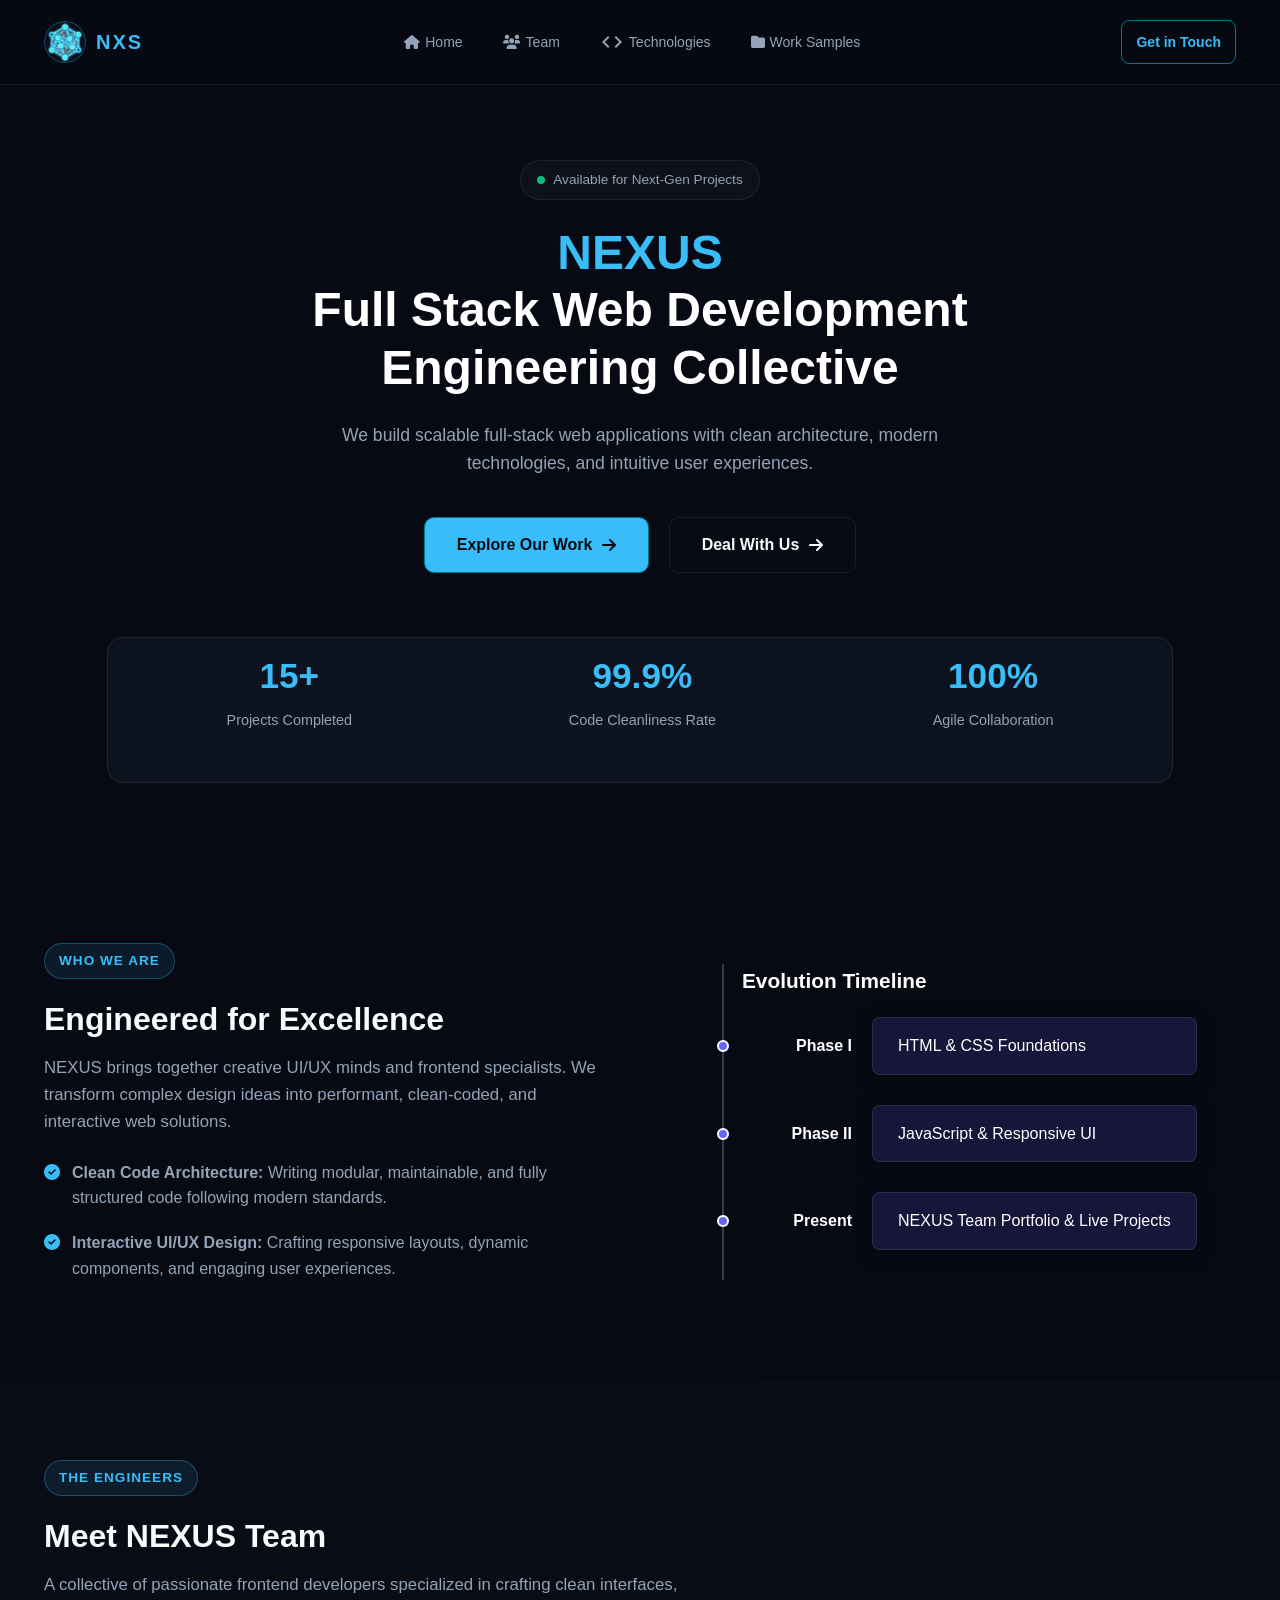
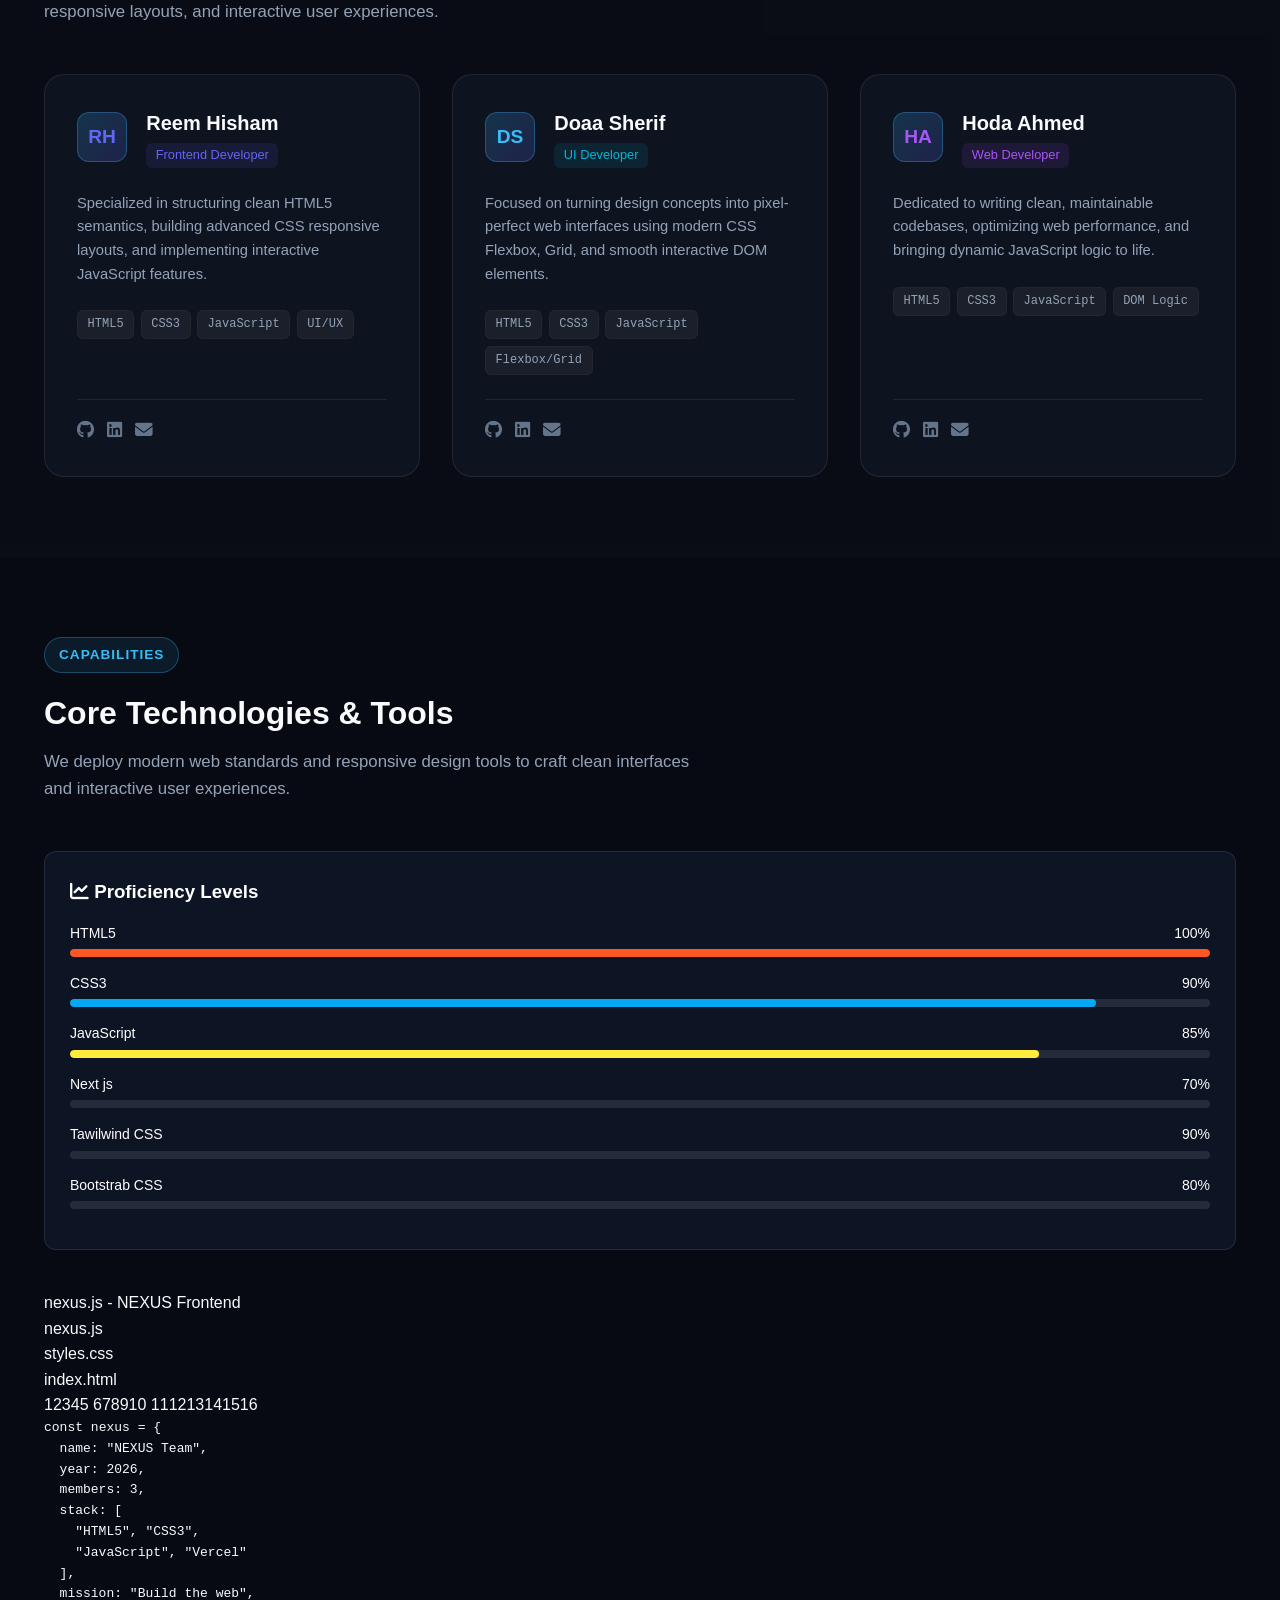
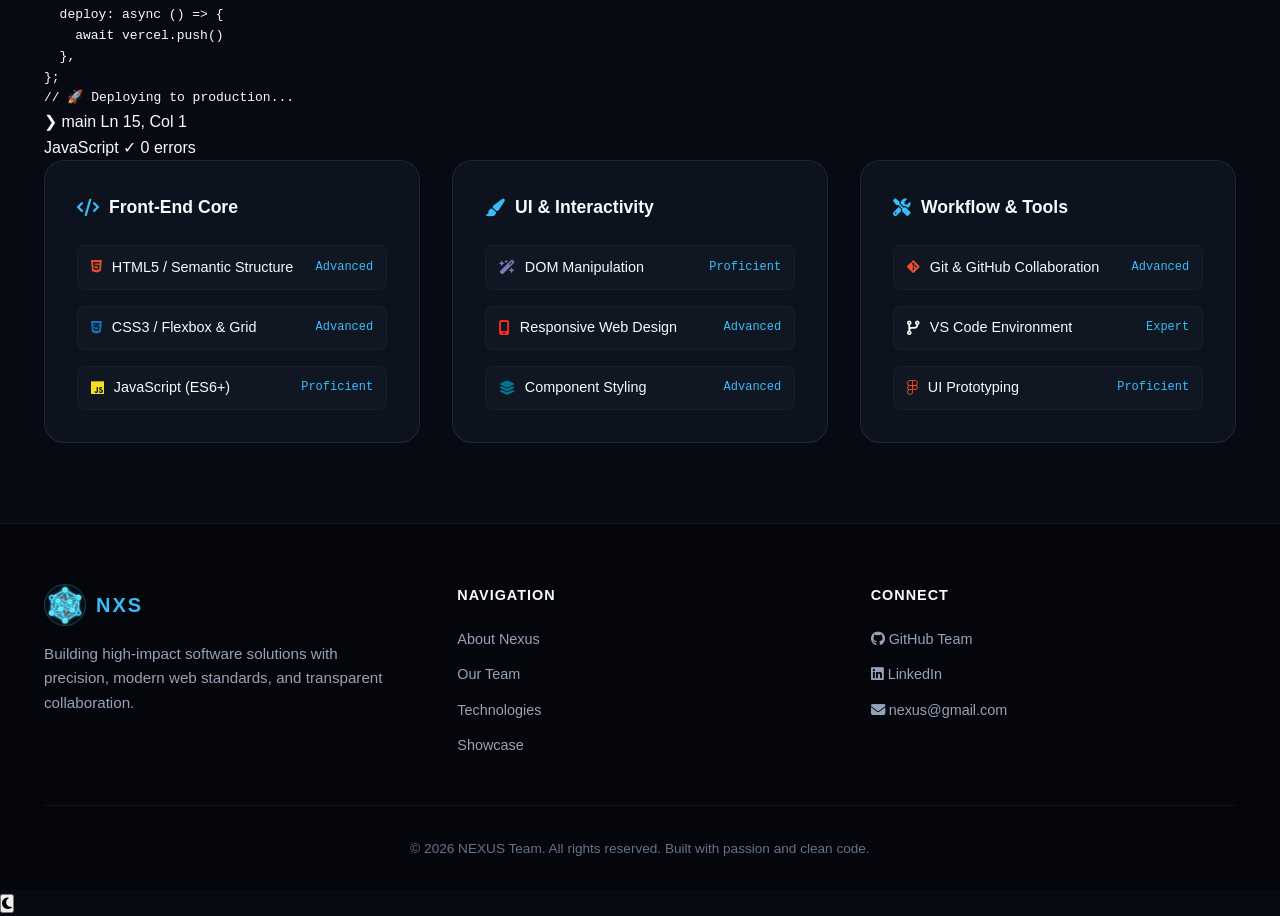
==== index.html @ 7ac14a68 "index.html" ====
<!DOCTYPE html>
<html lang="en">

<head>
  <meta name="description"
    content="NEXUS is a full-stack web development team building scalable web applications, modern websites, management systems, and intuitive digital experiences.">

  <meta name="keywords"
    content="NEXUS, web development, full stack, web applications, websites, JavaScript, React, Node.js, software development">

  <meta name="author" content="NEXUS Team">

  <meta name="robots" content="index, follow">

  <meta name="theme-color" content="#080b12">

  <meta property="og:type" content="website">
  <meta property="og:title" content="NEXUS — Full Stack Web Development Team">
  <meta property="og:description"
    content="We build scalable web applications, modern websites, management systems, and intuitive digital experiences.">
  <meta property="og:image" content="logo.png">
  <meta property="og:url" content="https://your-domain.com">
  <meta property="og:site_name" content="NEXUS">

  <meta name="twitter:card" content="summary_large_image">
  <meta name="twitter:title" content="NEXUS — Full Stack Web Development Team">
  <meta name="twitter:description"
    content="We build scalable web applications, modern websites, management systems, and intuitive digital experiences.">
  <meta name="twitter:image" content="logo.png">

  <title>NEXUS</title>
  <link rel="stylesheet" href="https://cdnjs.cloudflare.com/ajax/libs/font-awesome/6.4.0/css/all.min.css">
  <link rel="stylesheet" href="style.css">
  <link rel="icon" href="logo.png">
  <link rel="stylesheet"
    href="https://fonts.googleapis.com/css2?family=Material+Symbols+Outlined:opsz,wght,FILL,GRAD@24,400,0,0&icon_names=code" />
</head>

<body>
  <header>
    <div class="container nav-container">

      <div class="logo">
        <img src="logo.png" alt="NEXUS" class="logo-img">
        <span>NXS</span>
      </div>

      <button class="menu-toggle" aria-label="Toggle navigation">
        <i class="fa-solid fa-bars"></i>
      </button>

      <nav class="nav-links">

        <a href="index.html">
          <i class="fa-solid fa-house"></i>
          Home
        </a>

        <a href="index.html#team">
          <i class="fa-solid fa-users"></i>
          Team
        </a>

        <a href="index.html#tech">
          <span class="material-symbols-outlined">code</span>
          Technologies
        </a>

        <a href="portfolio.html">
          <i class="fa-solid fa-folder"></i>
          Work Samples
        </a>

      </nav>

      <a href="contact.html" class="cta-btn-nav">
        Get in Touch
      </a>

    </div>
  </header>
  <main id="#home">
    <section class="hero reveal-element">
      <div class="container">
        <div class="hero-badge">
          <span class="pulse"></span>
          <span>Available for Next-Gen Projects</span>
        </div>
        <h1>
          <span style="color: #38bdf8;">NEXUS</span><br>
          <span class="gradient-text">Full Stack Web Development</span><br>
          <span class="gradient-text">Engineering Collective</span>
        </h1>
        <p>
          We build scalable full-stack web applications with clean architecture,
          modern technologies, and intuitive user experiences.
        </p>
        <div class="hero-actions">
          <a href="portfolio.html" class="btn-primary">
            <span>Explore Our Work</span>
            <i class="fa-solid fa-arrow-right"></i>
          </a>
          <a href="contact.html" class="btn-secondary">
            <span>Deal With Us</span>
            <i class="fa-solid fa-arrow-right"></i>

          </a>
        </div>
        <article class="hero-stats">
          <div class="stat-item">
            <h3 class="gradient-text">15+</h3>
            <p>Projects Completed</p>
          </div>
          <div class="stat-item">
            <h3 class="gradient-text">99.9%</h3>
            <p>Code Cleanliness Rate</p>
          </div>
          <div class="stat-item">
            <h3 class="gradient-text">100%</h3>
            <p>Agile Collaboration</p>
          </div>
        </article>
      </div>
    </section>

    <section class="about reveal-element" id="about">
      <div class="container">
        <div class="about-grid">
          <div>
            <span class="section-tag">Who We Are</span>
            <h2 class="section-title">Engineered for Excellence</h2>
            <p class="about-description">
              NEXUS brings together creative UI/UX minds and frontend specialists. We transform complex design ideas
              into performant, clean-coded, and interactive web solutions.
            </p>
            <ul class="feature-list">
              <li class="feature-item">
                <i class="fa-solid fa-circle-check"></i>
                <span><strong>Clean Code Architecture:</strong> Writing modular, maintainable, and fully structured code
                  following modern standards.</span>
              </li>
              <li class="feature-item">
                <i class="fa-solid fa-circle-check"></i>
                <span><strong>Interactive UI/UX Design:</strong> Crafting responsive layouts, dynamic components, and
                  engaging user experiences.</span>
              </li>
            </ul>
          </div>

          <div class="timeline-container reveal-element">
            <h3>Evolution Timeline</h3>
            <div class="timeline-item">
              <div class="timeline-dot"></div>
              <div class="timeline-year">Phase I</div>
              <div class="timeline-card">HTML & CSS Foundations</div>
            </div>
            <div class="timeline-item">
              <div class="timeline-dot"></div>
              <div class="timeline-year">Phase II</div>
              <div class="timeline-card">JavaScript & Responsive UI</div>
            </div>
            <div class="timeline-item">
              <div class="timeline-dot"></div>
              <div class="timeline-year">Present</div>
              <div class="timeline-card">NEXUS Team Portfolio & Live Projects</div>
            </div>
          </div>

        </div>
      </div>
    </section>

    <section class="team reveal-element" id="team">
      <div class="container">
        <span class="section-tag">The Engineers</span>
        <h2 class="section-title">Meet NEXUS Team</h2>
        <p class="section-subtitle">A collective of passionate frontend developers specialized in crafting clean
          interfaces, responsive layouts, and interactive user experiences.</p>

        <div class="team-grid" id="teamContainer">
          <article class="member-card" data-role="frontend">
            <div>
              <div class="member-header">
                <div class="avatar-initials avatar-reem">RH</div>
                <div class="member-info">
                  <h3>Reem Hisham</h3>
                  <span class="role-badge badge-reem">Frontend Developer</span>
                </div>
              </div>
              <p class="member-bio">
                Specialized in structuring clean HTML5 semantics, building advanced CSS responsive layouts, and
                implementing interactive JavaScript features.
              </p>
              <div class="tech-tags">
                <span class="tag-pill">HTML5</span>
                <span class="tag-pill">CSS3</span>
                <span class="tag-pill">JavaScript</span>
                <span class="tag-pill">UI/UX</span>
              </div>
            </div>
            <div class="member-footer">
              <div class="social-links">
                <a href="https://github.com/ReemHisham55" target="_blank" title="GitHub"><i
                    class="fa-brands fa-github"></i></a>
                <a href="https://www.linkedin.com/in/reem-hisham-183437289?utm_source=share_via&utm_content=profile&utm_medium=member_android"
                  title="LinkedIn" target="_blank"><i class="fa-brands fa-linkedin"></i></a>
                <a href="mailto:reemhishem@gmail.com" target="_blank" title="Email"><i
                    class="fa-solid fa-envelope"></i></a>
              </div>
            </div>
          </article>
          <article class="member-card" data-role="frontend">
            <div>
              <div class="member-header">
                <div class="avatar-initials">DS</div>
                <div class="member-info">
                  <h3>Doaa Sherif</h3>
                  <span class="role-badge">UI Developer</span>
                </div>
              </div>
              <p class="member-bio">
                Focused on turning design concepts into pixel-perfect web interfaces using modern CSS Flexbox, Grid, and
                smooth interactive DOM elements.
              </p>
              <div class="tech-tags">
                <span class="tag-pill">HTML5</span>
                <span class="tag-pill">CSS3</span>
                <span class="tag-pill">JavaScript</span>
                <span class="tag-pill">Flexbox/Grid</span>
              </div>
            </div>
            <div class="member-footer">
              <div class="social-links">
                <a href="https://github.com/Doaa5678" target="_blank" title="GitHub"><i
                    class="fa-brands fa-github"></i></a>
                <a href="https://www.linkedin.com/" target="_blank" title="LinkedIn"><i
                    class="fa-brands fa-linkedin"></i></a>
                <a href="mailto:Doaa@gmail.com" target="_blank" title="Email"><i class="fa-solid fa-envelope"></i></a>
              </div>
            </div>
          </article>
          <article class="member-card" data-role="frontend">
            <div>
              <div class="member-header">
                <div class="avatar-initials avatar-Hoda">HA</div>
                <div class="member-info">
                  <h3>Hoda Ahmed</h3>
                  <span class="role-badge badge-Hoda">Web Developer</span>
                </div>
              </div>
              <p class="member-bio">
                Dedicated to writing clean, maintainable codebases, optimizing web performance, and bringing dynamic
                JavaScript logic to life.
              </p>
              <div class="tech-tags">
                <span class="tag-pill">HTML5</span>
                <span class="tag-pill">CSS3</span>
                <span class="tag-pill">JavaScript</span>
                <span class="tag-pill">DOM Logic</span>
              </div>
            </div>
            <div class="member-footer">
              <div class="social-links">
                <a href="https://github.com/" title="GitHub" target="_blank"><i class="fa-brands fa-github"></i></a>
                <a href="https://www.linkedin.com/in/hoda-ahmed-909a07430?utm_source=share_via&utm_content=profile&utm_medium=member_android"
                  title="LinkedIn" target="_blank"><i class="fa-brands fa-linkedin"></i></a>
                <a href="mailto:hodaahmed3628@gmail.com" title="Email" target="_blank"><i
                    class="fa-solid fa-envelope"></i></a>
              </div>
            </div>
          </article>
        </div>
      </div>
    </section>

    <section class="tech-stack reveal-element" id="tech">
      <div class="container">
        <span class="section-tag">Capabilities</span>
        <h2 class="section-title">Core Technologies & Tools</h2>
        <p class="section-subtitle">We deploy modern web standards and responsive design tools to craft clean interfaces
          and interactive user experiences.</p>
        <article class="aboutUs">
          <div class="skills-box">
            <h3><i class="fa-solid fa-chart-line"></i> Proficiency Levels</h3>

            <div class="skill-bar-item">
              <div class="skill-info"><span>HTML5 </span><span>100%</span></div>
              <div class="progress-line"><span class="progress-html" data-width="100%"></span></div>
            </div>

            <div class="skill-bar-item">
              <div class="skill-info"><span>CSS3 </span><span>90%</span></div>
              <div class="progress-line"><span class="progress-css" data-width="90%"></span></div>
            </div>

            <div class="skill-bar-item">
              <div class="skill-info"><span>JavaScript </span><span>85%</span></div>
              <div class="progress-line"><span class="progress-js" data-width="85%"></span></div>
            </div>
            <div class="skill-bar-item">
              <div class="skill-info"><span>Next js </span><span>70%</span></div>
              <div class="progress-line"><span class="progress-next" data-width="70%"></span></div>
            </div>
            <div class="skill-bar-item">
              <div class="skill-info"><span>Tawilwind CSS </span><span>90%</span></div>
              <div class="progress-line"><span class="progress-tail" data-width="90%"></span></div>
            </div>
            <div class="skill-bar-item">
              <div class="skill-info"><span>Bootstrab CSS </span><span>80%</span></div>
              <div class="progress-line"><span class="progress-boot" data-width="80%"></span></div>
            </div>
          </div>
          <div class="editor-window">

            <div class="window-header">
              <div class="window-controls">
                <span class="dot red"></span>
                <span class="dot yellow"></span>
                <span class="dot green"></span>
              </div>
              <div class="window-title">nexus.js - NEXUS Frontend</div>
            </div>

            <div class="tabs-bar">
              <div class="tab active">nexus.js</div>
              <div class="tab">styles.css</div>
              <div class="tab">index.html</div>
            </div>


            <div class="editor-body">
              <div class="line-numbers">
                <span>1</span><span>2</span><span>3</span><span>4</span><span>5</span>
                <span>6</span><span>7</span><span>8</span><span>9</span><span>10</span>
                <span>11</span><span>12</span><span>13</span><span>14</span><span>15</span><span>16</span>
              </div>
              <div class="code-area">
                <pre><code><span class="keyword">const</span> <span class="variable">nexus</span> <span class="operator">=</span> {
  <span class="property">name</span>: <span class="string">"NEXUS Team"</span>,
  <span class="property">year</span>: <span class="number">2026</span>,
  <span class="property">members</span>: <span class="number">3</span>,
  <span class="property">stack</span>: [
    <span class="string">"HTML5"</span>, <span class="string">"CSS3"</span>,
    <span class="string">"JavaScript"</span>, <span class="string">"Vercel"</span>
  ],
  <span class="property">mission</span>: <span class="string">"Build the web"</span>,
  <span class="property">deploy</span>: <span class="keyword">async</span> () <span class="operator">=&gt;</span> {
    <span class="keyword">await</span> <span class="variable">vercel</span>.<span class="function">push</span>()
  },
};
<span class="comment">// 🚀 Deploying to production...</span>
<span class="cursor"></span></code></pre>
              </div>
            </div>


            <div class="status-bar">
              <div class="status-left">
                <span>&#10095; main</span>
                <span>Ln 15, Col 1</span>
              </div>
              <div class="status-right">
                <span>JavaScript</span>
                <span>&#10003; 0 errors</span>
              </div>
            </div>
          </div>
        </article>

        <div class="tech-categories">
          <div class="tech-card">
            <h3><i class="fa-solid fa-code"></i> Front-End Core</h3>
            <div class="stack-list">
              <div class="stack-item">
                <div class="stack-name"><i class="fa-brands fa-html5 icon-html"></i> HTML5 / Semantic Structure</div>
                <span class="stack-level">Advanced</span>
              </div>
              <div class="stack-item">
                <div class="stack-name"><i class="fa-brands fa-css3-alt icon-css"></i> CSS3 / Flexbox & Grid</div>
                <span class="stack-level">Advanced</span>
              </div>
              <div class="stack-item">
                <div class="stack-name"><i class="fa-brands fa-js icon-js"></i> JavaScript (ES6+)</div>
                <span class="stack-level">Proficient</span>
              </div>
            </div>
          </div>
          <div class="tech-card">
            <h3><i class="fa-solid fa-paintbrush"></i> UI & Interactivity</h3>
            <div class="stack-list">
              <div class="stack-item">
                <div class="stack-name"><i class="fa-solid fa-wand-magic-sparkles icon-php"></i> DOM Manipulation</div>
                <span class="stack-level">Proficient</span>
              </div>
              <div class="stack-item">
                <div class="stack-name"><i class="fa-solid fa-mobile-screen icon-laravel"></i> Responsive Web Design
                </div>
                <span class="stack-level">Advanced</span>
              </div>
              <div class="stack-item">
                <div class="stack-name"><i class="fa-solid fa-layer-group icon-db"></i> Component Styling</div>
                <span class="stack-level">Advanced</span>
              </div>
            </div>
          </div>
          <div class="tech-card">
            <h3><i class="fa-solid fa-screwdriver-wrench"></i> Workflow & Tools</h3>
            <div class="stack-list">
              <div class="stack-item">
                <div class="stack-name"><i class="fa-brands fa-git-alt icon-git"></i> Git & GitHub Collaboration</div>
                <span class="stack-level">Advanced</span>
              </div>
              <div class="stack-item">
                <div class="stack-name"><i class="fa-solid fa-code-branch icon-cloud"></i> VS Code Environment</div>
                <span class="stack-level">Expert</span>
              </div>
              <div class="stack-item">
                <div class="stack-name"><i class="fa-brands fa-figma icon-figma"></i> UI Prototyping</div>
                <span class="stack-level">Proficient</span>
              </div>
            </div>
          </div>
        </div>
      </div>

    </section>


  </main>

  <footer class="reveal-element">
    <div class="container">
      <div class="footer-grid">
        <div class="footer-brand">
          <a href="#" class="logo">
            <img src="logo.png" alt="NEXUS" class="logo-img">
            <span>NXS</span>
          </a>
          <p>Building high-impact software solutions with precision, modern web standards, and transparent
            collaboration.</p>
        </div>
        <div>
          <h4 class="footer-title">Navigation</h4>
          <ul class="footer-links">
            <li><a href="index.html#about">About Nexus</a></li>
            <li><a href="index.html#team">Our Team</a></li>
            <li><a href="index.html#tech">Technologies</a></li>
            <li><a href="portfolio.html">Showcase</a></li>
          </ul>
        </div>
        <div>
          <h4 class="footer-title">Connect</h4>
          <ul class="footer-links">
            <li><a href="https://github.com"><i class="fa-brands fa-github" target="_blank"></i> GitHub Team</a></li>
            <li><a href="https://www.linkedin.com/company/nexus-dev"><i class="fa-brands fa-linkedin"
                  target="_blank"></i> LinkedIn</a></li>
            <li><a href="mailto:nexus@gmail.com" target="_blank"><i class="fa-solid fa-envelope"></i>
                nexus@gmail.com</a></li>
          </ul>
        </div>
      </div>
      <div class="footer-bottom">
        <p>&copy; 2026 NEXUS Team. All rights reserved. Built with passion and clean code.</p>
      </div>
    </div>
  </footer>
  <button id="theme-toggle" class="floating-theme-btn" aria-label="Toggle theme">
    <i class="fa-solid fa-moon" id="theme-icon"></i>
  </button>
  <script src="index.js"></script>
</body>

</html>
---- style.css ----
* {
    box-sizing: border-box;
    margin: 0;
    padding: 0;
    transition: all 0.3s ease-in-out;
    user-select: none;
    -webkit-user-select: none;
    -moz-user-select: none;
    -ms-user-select: none;
}

html {
    scroll-behavior: smooth;
}

body {
    background-color: #070a12;
    color: #f8fafc;
    font-family: Arial, sans-serif;
    position: relative;
    line-height: 1.6;
    overflow-x: hidden;
}

::-webkit-scrollbar {
    width: 8px;
}

::-webkit-scrollbar-track {
    background: #080b12;
}

::-webkit-scrollbar-thumb {
    background: linear-gradient(180deg, #6366f1, #8b5cf6);
    border-radius: 10px;
}

::-webkit-scrollbar-thumb:hover {
    background: linear-gradient(180deg, #818cf8, #a78bfa);
}

.container {
    max-width: 1240px;
    margin: 0 auto;
    padding: 0 1.5rem;
}

.section-tag {
    display: inline-block;
    padding: 6px 14px;
    font-size: 0.85rem;
    font-weight: 600;
    text-transform: uppercase;
    letter-spacing: 1px;
    color: #38bdf8;
    background: rgba(56, 189, 248, 0.1);
    border: 1px solid rgba(56, 189, 248, 0.3);
    border-radius: 50px;
    margin-bottom: 15px;
}

.section-title {
    font-size: 2rem;
    font-weight: 700;
    margin-bottom: 10px;
}

.section-subtitle {
    color: #94a3b8;
    font-size: 1.05rem;
    max-width: 650px;
    margin-bottom: 3rem;
}


/*  Header  */
header {
    position: fixed;
    top: 0;
    left: 0;
    width: 100%;
    z-index: 1000;
    background: rgba(7, 10, 18, 0.85);
    border-bottom: 1px solid rgba(255, 255, 255, 0.08);
    backdrop-filter: blur(12px);
    -webkit-backdrop-filter: blur(12px);
    transition: all 0.3s ease;
}

/* .navbar {
    display: flex;
    justify-content: space-between;
    align-items: center;
    padding: 20px 50px;
} */

.nav-container {
    display: flex;
    justify-content: space-between;
    align-items: center;
    padding: 1.25rem 1.5rem;
    gap: 1rem;
}

.logo {
    display: flex;
    align-items: center;
    gap: 10px;
    font-weight: 800;
    color: #38bdf8;
    text-decoration: none;
    font-size: 1.25rem;
    flex-shrink: 0;
    letter-spacing: 2px;
}

.logo-img {
    width: 42px;
    height: 42px;
    border-radius: 50%;
    object-fit: cover;
    border: 1.5px solid rgba(56, 189, 248, 0.3);
    background: rgba(56, 189, 248, 0.05);
    transition: transform 0.3s ease, box-shadow 0.3s ease;
}

.logo:hover .logo-img {
    box-shadow: 0 0 20px rgba(56, 189, 248, 0.25);
}

.nav-links {
    display: flex;
    align-items: center;
    gap: 20px;
    list-style: none;
    margin: 0;
    padding: 0;
    font-size: 14px;
}

.nav-links a {
    color: #94a3b8;
    text-decoration: none;
    padding: 10px;
    overflow: hidden;
    position: relative;
    transition: color 0.5s ease-in-out;
    display: flex;
    justify-content: center;
    align-items: center;
    gap: 5px;
    white-space: nowrap;
    font-weight: 500;
}

.nav-links a::after {
    content: "";
    position: absolute;
    left: -100%;
    bottom: 0;
    height: 1px;
    width: 50%;
    background: #38bdf8;
    transition: left 0.5s ease-in-out;
}

.nav-links a::before {
    content: "";
    position: absolute;
    right: -100%;
    bottom: 0;
    height: 1px;
    width: 50%;
    background: #38bdf8;
    transition: right 0.5s ease-in-out;
}

.nav-links a:hover::before {
    right: 0;
}

.nav-links a:hover::after {
    left: 0;
}

.nav-links a:hover {
    color: #38bdf8;
}

.cta-btn-nav {
    padding: 10px 14px;
    border-radius: 8px;
    text-decoration: none;
    font-weight: 600;
    border: 1px solid #00758f;
    background: transparent;
    color: #38bdf8;
    font-size: 14px;
    white-space: nowrap;
    transition: all 0.3s ease;
}

.cta-btn-nav:hover {
    background: #38bdf8;
    color: #070a12;
}

.menu-toggle {
    display: none;
    border: none;
    outline: none;
    background: transparent;
    color: #38bdf8;
    font-size: 24px;
    cursor: pointer;
    padding: 8px;
    transition: transform 0.3s ease;
}

.menu-toggle:hover {
    transform: scale(1.1);
}

.scrolled-nav {
    background: rgba(15, 23, 42, 0.9) !important;
    backdrop-filter: blur(12px);
    -webkit-backdrop-filter: blur(12px);
    box-shadow: 0 4px 20px rgba(0, 0, 0, 0.2);
}


/*  Hero  */
.hero {
    padding: 160px 1.5rem 80px 1.5rem;
    text-align: center;
    position: relative;
}

.hero-section {
    height: 100vh;
    display: flex;
    justify-content: center;
    align-items: center;
    text-align: center;
    padding: 0 20px;
}

.hero-badge {
    display: inline-flex;
    align-items: center;
    gap: 8px;
    background: rgba(255, 255, 255, 0.03);
    border: 1px solid rgba(255, 255, 255, 0.08);
    padding: 8px 16px;
    border-radius: 30px;
    font-size: 0.85rem;
    color: #94a3b8;
}

.hero-badge .pulse {
    width: 8px;
    height: 8px;
    background-color: #10b981;
    border-radius: 50%;
}

.hero h1,
.hero-content h1 {
    font-size: 3rem;
    font-weight: 700;
    margin: 1.5rem 0;
    line-height: 1.2;
    color: #fff;
}

.hero p,
.hero-content p {
    font-size: 1.1rem;
    color: #94a3b8;
    max-width: 700px;
    margin: 0 auto 2.5rem;
}

.hero-actions {
    display: flex;
    justify-content: center;
    gap: 1.2rem;
    margin-bottom: 4rem;
    flex-wrap: wrap;
}

.btn-primary,
.btn-secondary {
    padding: 0.9rem 2rem;
    border-radius: 10px;
    font-weight: 600;
    text-decoration: none;
    display: inline-flex;
    align-items: center;
    gap: 10px;
    cursor: pointer;
}

.btn-primary {
    background: #38bdf8;
    color: #070a12;
    border: 1px solid #00758f;
}

.btn-primary:hover {
    background: #00758f;
    color: #00758f;
    border: 1px solid #00758f;
}

.btn-secondary {
    color: #f8fafc;
    border: 1px solid rgba(255, 255, 255, 0.08);
    background: transparent;
}

.btn-secondary:hover {
    background: rgba(255, 255, 255, 0.05);
    border-color: rgba(255, 255, 255, 0.2);
}

.hero-stats {
    display: flex;
    justify-content: space-around;
    align-items: center;
    flex-wrap: wrap;
    background: rgba(17, 24, 39, 0.65);
    border: 1px solid rgba(255, 255, 255, 0.08);
    border-radius: 16px;
    padding: 10px;
    width: 90% !important;
    margin: 0 auto;
}

.stat-item h3 {
    font-size: 2.2rem;
    color: #38bdf8;
}

.stat-item p {
    color: #94a3b8;
    font-size: 0.9rem;
    margin-top: 4px;
}


/* About  */
.about {
    padding: 80px 0;
}

.about-section {
    padding: 80px 20px;
}

.about-grid {
    display: grid;
    grid-template-columns: repeat(auto-fit, minmax(320px, 1fr));
    gap: 4rem;
    align-items: center;
}

.about-description {
    color: #94a3b8;
    font-size: 1.05rem;
}

.feature-list {
    list-style: none;
    margin-top: 1.5rem;
}

.feature-item {
    display: flex;
    align-items: flex-start;
    gap: 12px;
    margin-bottom: 1.2rem;
    color: #94a3b8;
}

.feature-item i {
    color: #38bdf8;
    margin-top: 4px;
}

.about-card {
    background: rgba(17, 24, 39, 0.65);
    border: 1px solid rgba(255, 255, 255, 0.08);
    border-radius: 20px;
    padding: 2.5rem;
    position: relative;
    overflow: hidden;
}

.about-card::before {
    content: '';
    position: absolute;
    top: 0;
    left: 0;
    width: 100%;
    height: 2px;
    background: #6366f1;
}

.about-card-title {
    margin-bottom: 1rem;
    color: #f8fafc;
    font-size: 1.3rem;
}

.about-card-text {
    color: #94a3b8;
    font-size: 0.95rem;
    margin-bottom: 1.5rem;
}

.about-card-footer {
    display: flex;
    gap: 10px;
    align-items: center;
}

.philosophy-dot {
    width: 10px;
    height: 10px;
    background: #38bdf8;
    border-radius: 50%;
}

.philosophy-text {
    font-family: 'JetBrains Mono', monospace;
    font-size: 0.85rem;
    color: #38bdf8;
}

.timeline-container {
    position: relative;
    max-width: 100%;
    margin: 0 auto;
    padding-left: 30px;
}

.timeline-container h3 {
    color: #fff;
    margin-bottom: 20px;
    font-size: 1.3rem;
}

.timeline-container::before {
    content: '';
    position: absolute;
    left: 10px;
    top: 0;
    height: 100%;
    width: 2px;
    background: rgba(255, 255, 255, 0.2);
}

.timeline-item {
    position: relative;
    margin-bottom: 30px;
    display: flex;
    align-items: center;
    gap: 20px;
    opacity: 0;
    transform: scale(0.9) translateY(20px);
    transition: all 0.6s cubic-bezier(0.175, 0.885, 0.32, 1.275);
}

.timeline-item.show-element {
    opacity: 1;
    transform: scale(1) translateY(0);
}

.timeline-year {
    font-weight: bold;
    color: #fff;
    min-width: 110px;
    text-align: right;
}

.timeline-dot {
    width: 12px;
    height: 12px;
    background: #6366f1;
    border: 2px solid #fff;
    border-radius: 50%;
    position: absolute;
    left: -25px;
    z-index: 2;
}

.timeline-card {
    background: rgba(30, 27, 75, 0.7);
    border: 1px solid rgba(255, 255, 255, 0.1);
    padding: 15px 25px;
    border-radius: 8px;
    color: #fff;
    flex-grow: 1;
    box-shadow: 0 4px 20px rgba(0, 0, 0, 0.3);
}


/* Team Section */
.team {
    padding: 80px 0;
    background: rgba(255, 255, 255, 0.01);
}

.team-grid {
    display: grid;
    grid-template-columns: repeat(auto-fill, minmax(300px, 1fr));
    gap: 2rem;
}

.member-card {
    background: rgba(17, 24, 39, 0.65);
    border: 1px solid rgba(255, 255, 255, 0.08);
    border-radius: 20px;
    padding: 2rem;
    display: flex;
    flex-direction: column;
    justify-content: space-between;
}

.member-card:hover {
    transform: translateY(-8px);
    border-color: rgba(56, 189, 248, 0.3);
    box-shadow: 0 12px 30px rgba(0, 0, 0, 0.5);
}

.member-header {
    display: flex;
    align-items: center;
    gap: 1.2rem;
    margin-bottom: 1.5rem;
}

.avatar-initials {
    width: 50px;
    height: 50px;
    border-radius: 12px;
    background: linear-gradient(135deg, rgba(56, 189, 248, 0.2), rgba(99, 102, 241, 0.2));
    border: 1px solid rgba(56, 189, 248, 0.3);
    display: flex;
    align-items: center;
    justify-content: center;
    font-size: 1.2rem;
    font-weight: 700;
    color: #38bdf8;
}

.avatar-reem {
    color: #6366f1;
}

.avatar-Hoda {
    color: #a855f7;
}

.member-info h3 {
    font-size: 1.25rem;
    color: #f8fafc;
}

.role-badge {
    display: inline-block;
    color: #06b6d4;
    background: rgba(6, 182, 212, 0.1);
    padding: 0.15rem 0.6rem;
    border-radius: 6px;
    font-size: 0.8rem;
    margin-top: 4px;
}

.badge-reem {
    color: #6366f1;
    background: rgba(99, 102, 241, 0.1);
}

.badge-Hoda {
    color: #a855f7;
    background: rgba(168, 85, 247, 0.1);
}

.member-bio {
    color: #94a3b8;
    font-size: 0.92rem;
    margin-bottom: 1.5rem;
}

.tech-tags {
    display: flex;
    flex-wrap: wrap;
    gap: 0.4rem;
    margin-bottom: 1.5rem;
}

.tag-pill {
    font-family: 'JetBrains Mono', monospace;
    font-size: 0.75rem;
    background: rgba(255, 255, 255, 0.05);
    color: #94a3b8;
    padding: 0.25rem 0.6rem;
    border-radius: 6px;
    border: 1px solid rgba(255, 255, 255, 0.03);
}

.member-footer {
    display: flex;
    justify-content: space-between;
    align-items: center;
    padding-top: 1rem;
    border-top: 1px solid rgba(255, 255, 255, 0.08);
}

.social-links {
    display: flex;
    gap: 0.8rem;
}

.social-links a {
    color: #64748b;
    font-size: 1.1rem;
}

.social-links a:hover {
    color: #38bdf8;
}


/* Technologies */
.tech-stack {
    padding: 80px 0;
}

.tech-categories {
    display: grid;
    grid-template-columns: repeat(auto-fit, minmax(280px, 1fr));
    gap: 2rem;
}

.tech-card {
    background: rgba(17, 24, 39, 0.65);
    border: 1px solid rgba(255, 255, 255, 0.08);
    border-radius: 20px;
    padding: 2rem;
}

.tech-card h3 {
    font-size: 1.1rem;
    margin-bottom: 1.5rem;
    display: flex;
    align-items: center;
    gap: 10px;
}

.tech-card h3 i {
    color: #38bdf8;
}

.stack-list {
    display: flex;
    flex-direction: column;
    gap: 1rem;
}

.stack-item {
    display: flex;
    align-items: center;
    justify-content: space-between;
    padding: 0.6rem 0.8rem;
    background: rgba(255, 255, 255, 0.02);
    border-radius: 8px;
    border: 1px solid rgba(255, 255, 255, 0.03);
}

.stack-name {
    display: flex;
    align-items: center;
    gap: 10px;
    font-size: 0.9rem;
    font-weight: 500;
}

.icon-html { color: #e34f26; }
.icon-css { color: #1572b6; }
.icon-js { color: #f7df1e; }
.icon-php { color: #777bb4; }
.icon-laravel { color: #ff2d20; }
.icon-db { color: #00758f; }
.icon-git { color: #f05032; }
.icon-cloud { color: #ffffff; }
.icon-figma { color: #f24e1e; }

.stack-level {
    font-family: 'JetBrains Mono', monospace;
    font-size: 0.75rem;
    color: #38bdf8;
}

.skills-box {
    background: rgba(15, 23, 42, 0.8);
    border: 1px solid rgba(255, 255, 255, 0.1);
    padding: 25px;
    border-radius: 12px;
    margin-bottom: 40px;
    opacity: 0;
    transform: scale(0.95);
    transition: all 0.7s ease-out;
}

.skills-box h3 {
    color: #fff;
    margin-bottom: 15px;
}

.skills-box.show-element {
    opacity: 1;
    transform: scale(1);
}

.skill-bar-item {
    margin-bottom: 15px;
}

.skill-info {
    display: flex;
    justify-content: space-between;
    color: #fff;
    margin-bottom: 5px;
    font-size: 14px;
}

.progress-line {
    width: 100%;
    height: 8px;
    background: rgba(255, 255, 255, 0.1);
    border-radius: 10px;
    overflow: hidden;
}

.progress-line span {
    display: block;
    height: 100%;
    width: 0;
    border-radius: 10px;
    transition: width 1.2s ease-in-out;
}

.progress-html { background-color: #ff5722; }
.progress-css { background-color: #03a9f4; }
.progress-js { background-color: #ffeb3b; }


/* Projects  */
.projects {
    padding: 80px 0;
    background: rgba(255, 255, 255, 0.01);
    margin-top: 50px;
}

.projects-container {
    display: grid;
    grid-template-columns: repeat(auto-fit, minmax(300px, 1fr));
    gap: 2rem;
    overflow: hidden; 
}

.project-card {
    background: #111827;
    border-radius: 16px;
    border: 1px solid rgba(255, 255, 255, 0.08);
    display: flex;
    flex-direction: column;
    overflow: hidden;
    opacity: 0;
    transform: translateY(40px);
    animation: fadeInOrder 0.8s ease forwards;
}

.project-card:nth-child(1) { animation-delay: 0.2s; }
.project-card:nth-child(2) { animation-delay: 0.4s; }
.project-card:nth-child(3) { animation-delay: 0.6s; }
.project-card:nth-child(4) { animation-delay: 0.8s; }
.project-card:nth-child(5) { animation-delay: 1.0s; }

@keyframes fadeInOrder {
    to {
        opacity: 1;
        transform: translateY(0);
    }
}

.project-card:hover {
    transform: translateY(-6px);
    border-color: rgba(56, 189, 248, 0.3);
    box-shadow: 0 10px 30px rgba(56, 189, 248, 0.1);
}

.project-img {
    width: 100%;
    aspect-ratio: 16 / 9;
    overflow: hidden;
}

.project-img img {
    width: 100%;
    height: 100%;
    object-fit: cover;
    transition: transform 0.5s ease;
}

.project-card:hover .project-img img {
    transform: scale(1.05);
}

.project-content {
    padding: 1.5rem;
    display: flex;
    flex-direction: column;
    flex-grow: 1;
}

.project-content h3 {
    font-size: 1.25rem;
    font-weight: 600;
    margin-bottom: 10px;
}

.project-content p {
    color: #94a3b8;
    font-size: 0.9rem;
    margin-bottom: 20px;
    flex-grow: 1;
}

.tags {
    display: flex;
    flex-wrap: wrap;
    gap: 0.4rem;
    margin-bottom: 1.5rem;
}

.tags span {
    font-family: 'JetBrains Mono', monospace;
    font-size: 0.75rem;
    background: rgba(255, 255, 255, 0.05);
    color: #94a3b8;
    padding: 0.25rem 0.6rem;
    border-radius: 6px;
    border: 1px solid rgba(255, 255, 255, 0.03);
}

.card-footer {
    display: flex;
    justify-content: space-between;
    align-items: center;
    padding-top: 1rem;
    border-top: 1px solid rgba(255, 255, 255, 0.08);
}

.live-demo {
    color: #38bdf8;
    text-decoration: none;
    font-size: 0.85rem;
    font-weight: 600;
    display: flex;
    align-items: center;
    gap: 6px;
    transition: color 0.2s;
}

.live-demo:hover {
    color: #5eead4;
}

.author {
    color: #64748b;
    font-size: 0.8rem;
    display: flex;
    align-items: center;
    gap: 6px;
}

.projects main {
    min-height: 100px;
    width: 100%;
    margin: 40px auto;
    display: flex;
    flex-direction: column;
    justify-content: center;
    align-items: center;
}

.search {
    width: 100%;
}

main form {
    display: flex;
    width: 100%;
    justify-content: center;
    align-items: center;
    gap: 10px;
    flex-wrap: wrap;
}

.search form input {
    width: 80%;
    outline: none;
    height: 50px;
    padding: 13px 15px;
    color: #ffffff;
    font-family: inherit;
    font-size: 14px;
    background: rgba(255, 255, 255, 0.045);
    border: 1px solid rgba(255, 255, 255, 0.09);
    border-radius: 10px;
    transition: border-color 0.25s ease, background 0.25s ease, box-shadow 0.25s ease;
}

.search button {
    padding: 10px;
    outline: none;
    border-radius: 8px;
    background: linear-gradient(135deg, #6366f1, #8b5cf6);
    border: none;
    height: 50px;
    color: #fff;
    cursor: pointer;
    width: 12%;
    display: flex;
    justify-content: center;
    align-items: center;
    gap: 5px;
}

.search input:focus {
    background: rgba(255, 255, 255, 0.065);
    border-color: rgba(255, 255, 255, 0.3);
    box-shadow: 0 0 0 3px rgba(255, 255, 255, 0.04);
}

.search button:hover {
    color: #fff;
    background: rgba(255, 255, 255, 0.06);
}

.search button i {
    font-size: 15px;
}

.filters {
    display: flex;
    justify-content: center;
    align-items: center;
    gap: 10px;
    margin: 35px auto 45px;
    padding: 6px;
    width: fit-content;
    background: rgba(255, 255, 255, 0.035);
    border: 1px solid rgba(255, 255, 255, 0.08);
    border-radius: 14px;
    backdrop-filter: blur(12px);
}

.filter-btn {
    border: none;
    outline: none;
    cursor: pointer;
    padding: 11px 22px;
    color: #9ca3af;
    background: transparent;
    border-radius: 10px;
    font-size: 14px;
    font-weight: 600;
    font-family: inherit;
    transition: all 0.3s ease;
}

.filter-btn:hover {
    color: #fff;
    background: rgba(255, 255, 255, 0.06);
}

.filter-btn.active {
    color: #fff;
    background: linear-gradient(135deg, #6366f1, #8b5cf6);
    box-shadow: 0 6px 20px rgba(99, 102, 241, 0.25);
}

.filter-btn:active {
    transform: scale(0.96);
}


/* Contact  */
.contact {
    padding: 100px 0;
    background: #080b12;
    margin-top: 50px;
}

.contact-grid {
    display: grid;
    grid-template-columns: 0.85fr 1.15fr;
    gap: 70px;
    align-items: start;
}

.contact-info {
    position: sticky;
    top: 110px;
}

.contact-info .section-tag {
    display: inline-block;
    margin-bottom: 15px;
}

.contact-info .section-title {
    margin-bottom: 20px;
    line-height: 1.15;
}

.contact-description {
    color: #9ca3af;
    font-size: 16px;
    line-height: 1.8;
    max-width: 520px;
    margin-bottom: 30px;
}

.contact-links {
    display: flex;
    flex-direction: column;
    gap: 14px;
    max-width: 380px;
}

.contact-pill {
    display: flex;
    align-items: center;
    gap: 13px;
    padding: 15px 18px;
    color: #e5e7eb;
    text-decoration: none;
    background: rgba(255, 255, 255, 0.035);
    border: 1px solid rgba(255, 255, 255, 0.08);
    border-radius: 12px;
    transition: all 0.3s ease;
    width: fit-content;
}

.contact-pill i {
    font-size: 18px;
    color: #38bdf8;
}

.contact-pill:hover {
    transform: translateX(5px);
    border-color: rgba(255, 255, 255, 0.2);
    background: rgba(255, 255, 255, 0.07);
}

.contact-form-wrapper {
    padding: 35px;
    background: rgba(255, 255, 255, 0.025);
    border: 1px solid rgba(255, 255, 255, 0.08);
    border-radius: 20px;
    box-shadow: 0 20px 60px rgba(0, 0, 0, 0.25);
    backdrop-filter: blur(15px);
}

.form-section {
    padding-bottom: 30px;
    margin-bottom: 30px;
    border-bottom: 1px solid rgba(255, 255, 255, 0.07);
}

.form-section:last-of-type {
    border-bottom: none;
    margin-bottom: 10px;
}

.form-section h3 {
    margin: 0 0 22px;
    color: #ffffff;
    font-size: 18px;
    font-weight: 600;
}

.contact-form {
    display: flex;
    flex-direction: column;
    gap: 1.25rem;
}

.contact-form .form-row {
    display: flex;
    gap: 1.25rem;
    width: 100%;
}

.form-row {
    display: grid;
    grid-template-columns: repeat(2, 1fr);
    gap: 18px;
}

.contact-form .form-row .form-group {
    flex: 1;
    min-width: 0;
}

.form-group {
    display: flex;
    flex-direction: column;
    gap: 8px;
    margin-bottom: 18px;
}

.form-group:last-child {
    margin-bottom: 0;
}

.form-group label {
    color: #d1d5db;
    font-size: 14px;
    font-weight: 500;
}

.form-group label span {
    color: #6b7280;
    font-size: 12px;
    font-weight: 400;
}

.form-group input,
.form-group select,
.form-group textarea {
    width: 100%;
    box-sizing: border-box;
    padding: 13px 15px;
    color: #ffffff;
    font-family: inherit;
    font-size: 14px;
    background: rgba(255, 255, 255, 0.045);
    border: 1px solid rgba(255, 255, 255, 0.09);
    border-radius: 10px;
    outline: none;
    transition: border-color 0.25s ease, background 0.25s ease, box-shadow 0.25s ease;
}

.form-group input::placeholder,
.form-group textarea::placeholder {
    color: #6b7280;
}

.form-group input:focus,
.form-group select:focus,
.form-group textarea:focus {
    background: rgba(255, 255, 255, 0.065);
    border-color: rgba(255, 255, 255, 0.3);
    box-shadow: 0 0 0 3px rgba(255, 255, 255, 0.04);
}

.form-group select {
    cursor: pointer;
    appearance: none;
    background-image: linear-gradient(45deg, transparent 50%, #9ca3af 50%), linear-gradient(135deg, #9ca3af 50%, transparent 50%);
    background-position: calc(100% - 18px) 52%, calc(100% - 13px) 52%;
    background-size: 5px 5px, 5px 5px;
    background-repeat: no-repeat;
}

.form-group select option {
    color: #ffffff;
    background: #111827;
}

.form-group textarea {
    min-height: 120px;
    resize: vertical;
    line-height: 1.6;
}

.form-group input[type="date"] {
    color-scheme: dark;
}

.submit-btn {
    width: 100%;
    display: flex;
    justify-content: center;
    align-items: center;
    gap: 10px;
    padding: 15px 20px;
    color: #ffffff;
    background: linear-gradient(135deg, #6366f1, #8b5cf6);
    border: none;
    border-radius: 11px;
    font-family: inherit;
    font-size: 15px;
    font-weight: 600;
    cursor: pointer;
    box-shadow: 0 10px 30px rgba(99, 102, 241, 0.2);
    transition: transform 0.25s ease, box-shadow 0.25s ease, opacity 0.25s ease;
    margin-top: 0.5rem;
}

.submit-btn:hover {
    transform: translateY(-2px);
    box-shadow: 0 15px 35px rgba(99, 102, 241, 0.3);
}

.submit-btn:active {
    transform: translateY(0);
}

.submit-btn i {
    font-size: 14px;
}


/*Footer */
footer {
    border-top: 1px solid rgba(255, 255, 255, 0.08);
    padding: 60px 0 30px;
    background: #04060b;
}

.footer-grid {
    display: grid;
    grid-template-columns: repeat(auto-fit, minmax(200px, 1fr));
    gap: 3rem;
    margin-bottom: 3rem;
}

.footer-brand p {
    color: #94a3b8;
    margin-top: 1rem;
    font-size: 0.95rem;
    max-width: 350px;
}

.footer-title {
    font-size: 0.9rem;
    font-weight: 700;
    text-transform: uppercase;
    letter-spacing: 1px;
    margin-bottom: 1.2rem;
}

.footer-links {
    list-style: none;
    display: flex;
    flex-direction: column;
    gap: 0.6rem;
}

.footer-links a {
    color: #94a3b8;
    text-decoration: none;
    font-size: 0.9rem;
}

.footer-links a:hover {
    color: #38bdf8;
}

.footer-bottom {
    text-align: center;
    padding-top: 2rem;
    border-top: 1px solid rgba(255, 255, 255, 0.05);
    color: #64748b;
    font-size: 0.85rem;
}


/* Animations */
.reveal-element {
    opacity: 0;
    transform: translateY(40px);
    transition: opacity 0.8s ease-out, transform 0.8s ease-out;
    will-change: opacity, transform;
}

.reveal-element.show {
    opacity: 1;
    transform: translateY(0);
}


/*  Responsive */
@media (max-width: 1000px) {
    .contact-grid {
        grid-template-columns: 1fr;
        gap: 45px;
    }

    .contact-info {
        position: static;
    }

    .contact-description {
        max-width: 700px;
    }

    .contact-links {
        max-width: 500px;
    }
}

@media (max-width: 950px) {
    /* .nav-links {
        gap: 10px;
    }

    .nav-links a {
        padding: 8px;
        font-size: 13px;
    }

    .cta-btn-nav {
        padding: 9px 12px;
        font-size: 13px;
    }
}

@media (max-width: 768px) {
    .navbar {
        padding: 20px;
    }

    .nav-container {
        padding: 0.9rem 1rem;
        position: relative;
        flex-direction: column;
        align-items: center;
        text-align: center;
    }

    .logo-img {
        width: 38px;
        height: 38px;
    }

    .logo {
        font-size: 1.1rem;
    }

    .menu-toggle {
        display: block;
        margin-left: auto;
    }

    .cta-btn-nav {
        display: none;
    }

    .nav-links {
        position: absolute;
        top: 100%;
        left: 0;
        width: 100%;
        display: none;
        flex-direction: column;
        align-items: stretch;
        gap: 4px;
        padding: 12px;
        box-sizing: border-box;
        background: rgba(7, 10, 18, 0.97);
        border-top: 1px solid rgba(255, 255, 255, 0.05);
        border-bottom: 1px solid rgba(255, 255, 255, 0.08);
        backdrop-filter: blur(15px);
        -webkit-backdrop-filter: blur(15px);
    }

    .nav-links.active {
        display: flex;
    }

    .nav-links a {
        width: 100%;
        box-sizing: border-box;
        justify-content: flex-start;
        padding: 13px 15px;
        font-size: 14px;
        border-radius: 6px;
    }

    .nav-links a:hover {
        background: rgba(56, 189, 248, 0.05);
    }

    .nav-links a::before,
    .nav-links a::after {
        display: none;
    } */

    .hero {
        padding: 170px 1rem 60px 1rem;
    }
}

@media (max-width: 700px) {
    .contact {
        padding: 70px 0;
    }

    .contact-form-wrapper {
        padding: 24px 20px;
        border-radius: 16px;
    }

    .form-row {
        grid-template-columns: 1fr;
        gap: 0;
    }

    .form-section {
        padding-bottom: 24px;
        margin-bottom: 24px;
    }

    .form-section h3 {
        font-size: 17px;
    }
}

@media (max-width: 640px) {
    .contact-form .form-row {
        flex-direction: column;
        gap: 1.25rem;
    }
}

@media (max-width: 500px) {
    .filters {
        width: 90%;
        justify-content: space-between;
    }

    .filter-btn {
        flex: 1;
        padding: 10px 12px;
        font-size: 13px;
    }
}

@media (max-width: 480px) {
    .contact {
        padding: 60px 0;
    }

    .contact-form-wrapper {
        padding: 20px 15px;
    }

    .contact-pill {
        padding: 13px 14px;
        font-size: 13px;
    }

    .form-group input,
    .form-group select,
    .form-group textarea {
        padding: 12px;
        font-size: 13px;
    }

    .submit-btn {
        padding: 14px;
        font-size: 14px;
        background: #00758f !important;
    }
}
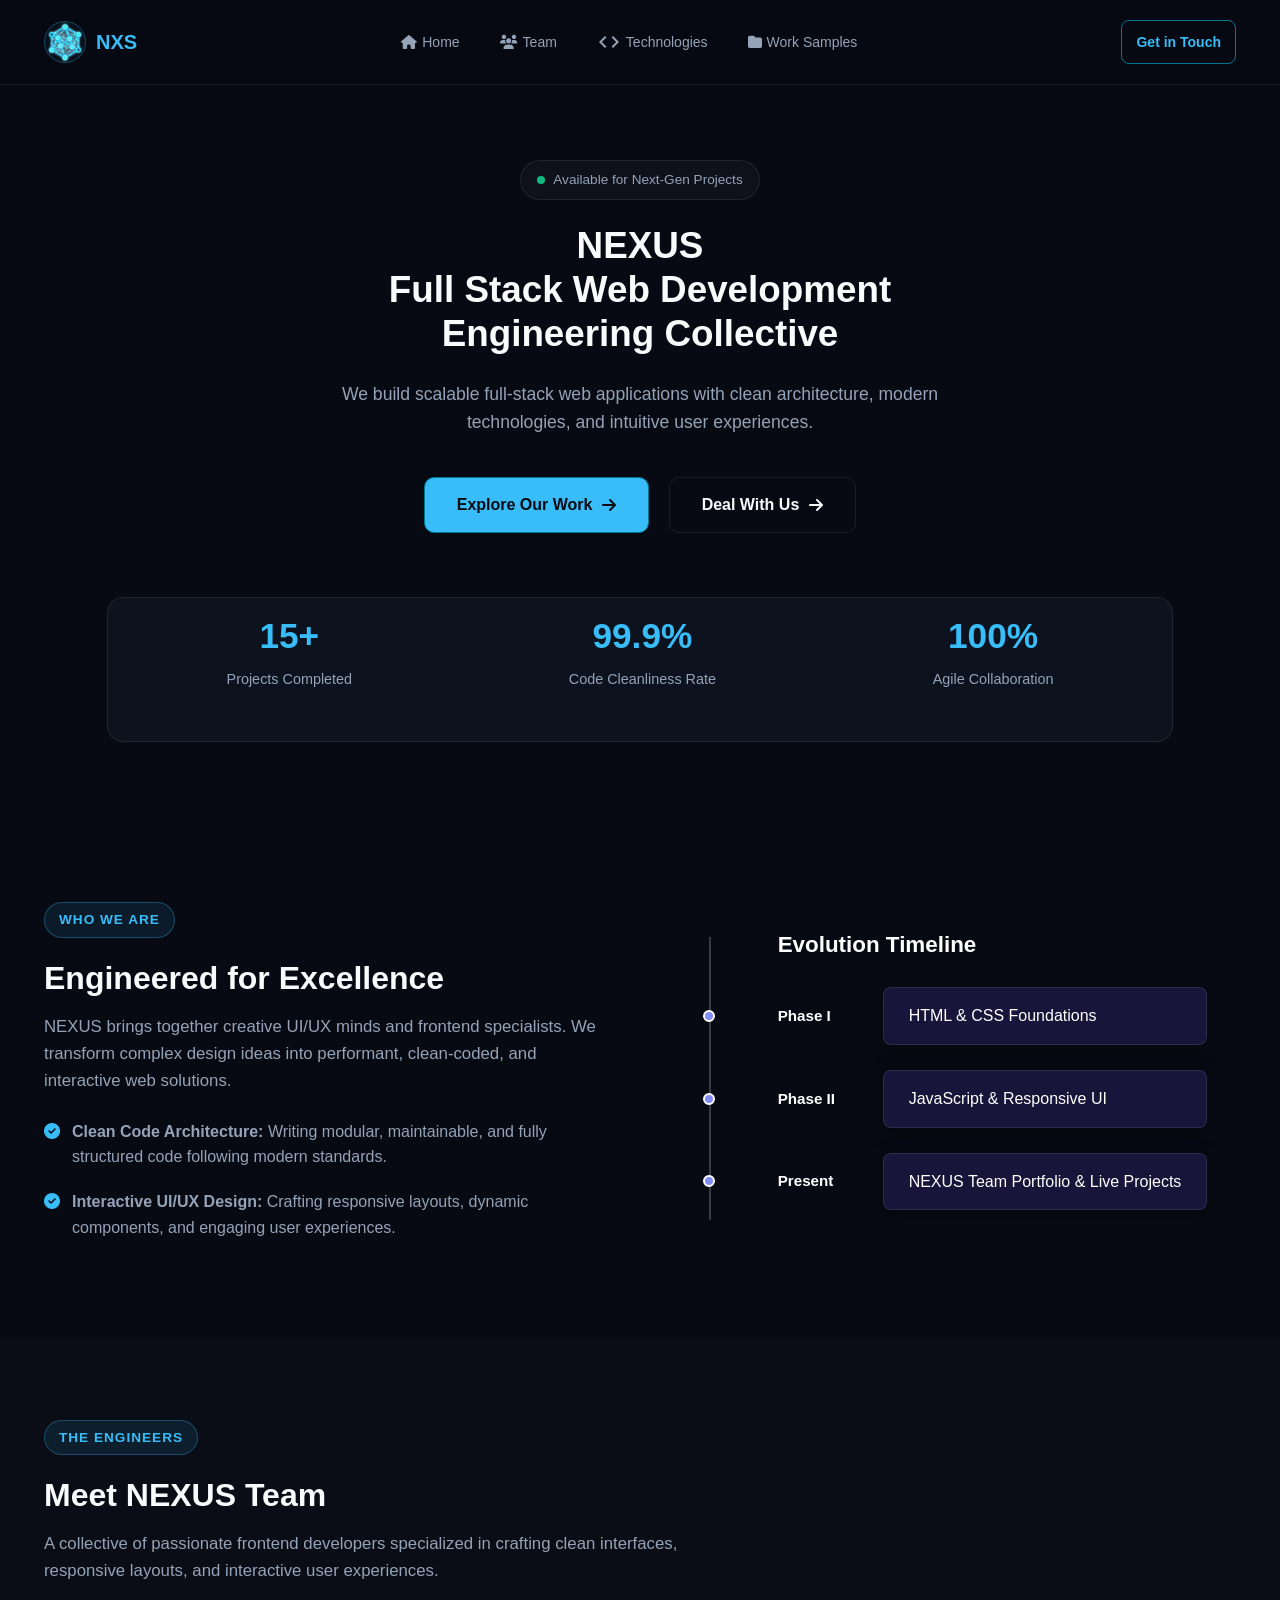
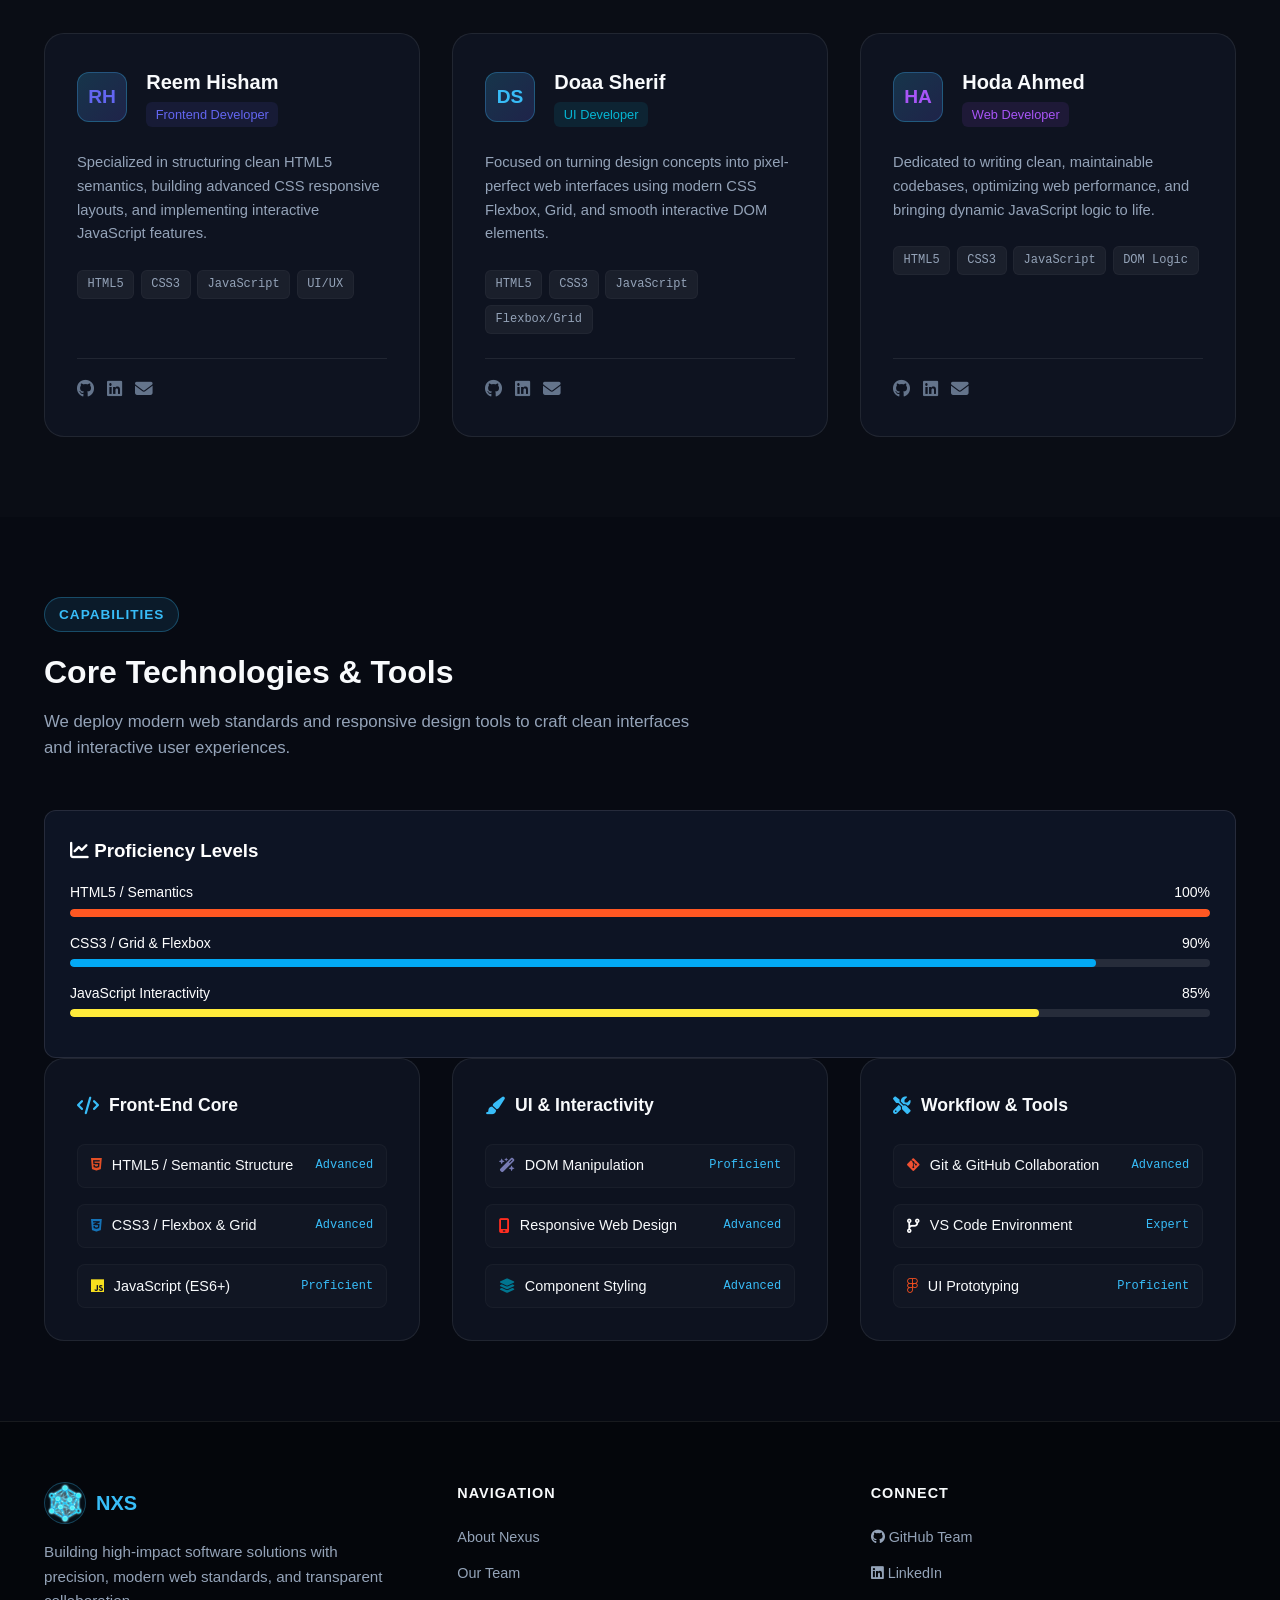
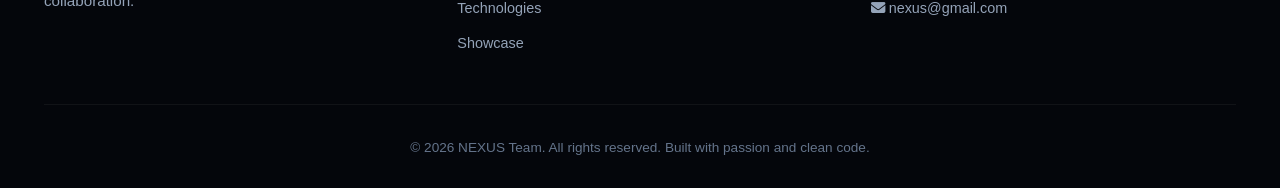
==== commit 09bbb1aa: "index.html" ====
--- a/index.html
+++ b/index.html
@@ -2,23 +2,21 @@
 <html lang="en">
 
 <head>
+  <meta charset="UTF-8">
+  <meta name="viewport" content="width=device-width, initial-scale=1.0">
   <meta name="description"
     content="NEXUS is a full-stack web development team building scalable web applications, modern websites, management systems, and intuitive digital experiences.">
-
   <meta name="keywords"
     content="NEXUS, web development, full stack, web applications, websites, JavaScript, React, Node.js, software development">
-
   <meta name="author" content="NEXUS Team">
-
   <meta name="robots" content="index, follow">
-
   <meta name="theme-color" content="#080b12">
 
   <meta property="og:type" content="website">
   <meta property="og:title" content="NEXUS — Full Stack Web Development Team">
   <meta property="og:description"
     content="We build scalable web applications, modern websites, management systems, and intuitive digital experiences.">
-  <meta property="og:image" content="logo.png">
+  <meta property="og:image" content="./logo.png">
   <meta property="og:url" content="https://your-domain.com">
   <meta property="og:site_name" content="NEXUS">
 
@@ -26,12 +24,12 @@
   <meta name="twitter:title" content="NEXUS — Full Stack Web Development Team">
   <meta name="twitter:description"
     content="We build scalable web applications, modern websites, management systems, and intuitive digital experiences.">
-  <meta name="twitter:image" content="logo.png">
+  <meta name="twitter:image" content="./logo.png">
 
   <title>NEXUS</title>
   <link rel="stylesheet" href="https://cdnjs.cloudflare.com/ajax/libs/font-awesome/6.4.0/css/all.min.css">
-  <link rel="stylesheet" href="style.css">
-  <link rel="icon" href="logo.png">
+  <link rel="stylesheet" href="./style.css">
+  <link rel="icon" href="./logo.png">
   <link rel="stylesheet"
     href="https://fonts.googleapis.com/css2?family=Material+Symbols+Outlined:opsz,wght,FILL,GRAD@24,400,0,0&icon_names=code" />
 </head>
@@ -39,9 +37,8 @@
 <body>
   <header>
     <div class="container nav-container">
-
       <div class="logo">
-        <img src="logo.png" alt="NEXUS" class="logo-img">
+        <img src="./logo.png" alt="NEXUS" class="logo-img">
         <span>NXS</span>
       </div>
 
@@ -49,37 +46,36 @@
         <i class="fa-solid fa-bars"></i>
       </button>
 
-      <nav class="nav-links">
-
-        <a href="index.html">
-          <i class="fa-solid fa-house"></i>
-          Home
-        </a>
-
-        <a href="index.html#team">
-          <i class="fa-solid fa-users"></i>
-          Team
-        </a>
-
-        <a href="index.html#tech">
-          <span class="material-symbols-outlined">code</span>
-          Technologies
-        </a>
-
-        <a href="portfolio.html">
-          <i class="fa-solid fa-folder"></i>
-          Work Samples
-        </a>
-
-      </nav>
-
-      <a href="contact.html" class="cta-btn-nav">
-        Get in Touch
+    <nav class="nav-links">
+
+      <a href="./index.html">
+        <i class="fa-solid fa-house"></i>
+        Home
       </a>
 
+      <a href="./index.html#team">
+        <i class="fa-solid fa-users"></i>
+        Team
+      </a>
+
+      <a href="./index.html#tech">
+        <span class="material-symbols-outlined">code</span>
+        Technologies
+      </a>
+
+      <a href="./portfolio.html">
+        <i class="fa-solid fa-folder"></i>
+        Work Samples
+      </a>
+
+    </nav>
+
+      <a href="./contact.html" class="cta-btn-nav">Get in Touch</a>
     </div>
   </header>
-  <main id="#home">
+
+  <main id="home">
+    <!-- Hero -->
     <section class="hero reveal-element">
       <div class="container">
         <div class="hero-badge">
@@ -87,7 +83,7 @@
           <span>Available for Next-Gen Projects</span>
         </div>
         <h1>
-          <span style="color: #38bdf8;">NEXUS</span><br>
+          <span class="hero-title-highlight">NEXUS</span><br>
           <span class="gradient-text">Full Stack Web Development</span><br>
           <span class="gradient-text">Engineering Collective</span>
         </h1>
@@ -96,14 +92,13 @@
           modern technologies, and intuitive user experiences.
         </p>
         <div class="hero-actions">
-          <a href="portfolio.html" class="btn-primary">
+          <a href="./portfolio.html" class="btn-primary">
             <span>Explore Our Work</span>
             <i class="fa-solid fa-arrow-right"></i>
           </a>
-          <a href="contact.html" class="btn-secondary">
+          <a href="./contact.html" class="btn-secondary">
             <span>Deal With Us</span>
             <i class="fa-solid fa-arrow-right"></i>
-
           </a>
         </div>
         <article class="hero-stats">
@@ -123,6 +118,7 @@
       </div>
     </section>
 
+    <!-- About -->
     <section class="about reveal-element" id="about">
       <div class="container">
         <div class="about-grid">
@@ -147,29 +143,30 @@
             </ul>
           </div>
 
-          <div class="timeline-container reveal-element">
+          <!-- Timeline -->
+          <div class="timeline-container">
             <h3>Evolution Timeline</h3>
             <div class="timeline-item">
+              <span class="timeline-year">Phase I</span>
               <div class="timeline-dot"></div>
-              <div class="timeline-year">Phase I</div>
               <div class="timeline-card">HTML & CSS Foundations</div>
             </div>
             <div class="timeline-item">
+              <span class="timeline-year">Phase II</span>
               <div class="timeline-dot"></div>
-              <div class="timeline-year">Phase II</div>
               <div class="timeline-card">JavaScript & Responsive UI</div>
             </div>
             <div class="timeline-item">
+              <span class="timeline-year">Present</span>
               <div class="timeline-dot"></div>
-              <div class="timeline-year">Present</div>
               <div class="timeline-card">NEXUS Team Portfolio & Live Projects</div>
             </div>
           </div>
-
         </div>
       </div>
     </section>
 
+    <!-- Team Section -->
     <section class="team reveal-element" id="team">
       <div class="container">
         <span class="section-tag">The Engineers</span>
@@ -202,13 +199,13 @@
               <div class="social-links">
                 <a href="https://github.com/ReemHisham55" target="_blank" title="GitHub"><i
                     class="fa-brands fa-github"></i></a>
-                <a href="https://www.linkedin.com/in/reem-hisham-183437289?utm_source=share_via&utm_content=profile&utm_medium=member_android"
-                  title="LinkedIn" target="_blank"><i class="fa-brands fa-linkedin"></i></a>
+                <a href="#" title="LinkedIn" target="_blank"><i class="fa-brands fa-linkedin"></i></a>
                 <a href="mailto:reemhishem@gmail.com" target="_blank" title="Email"><i
                     class="fa-solid fa-envelope"></i></a>
               </div>
             </div>
           </article>
+
           <article class="member-card" data-role="frontend">
             <div>
               <div class="member-header">
@@ -233,12 +230,12 @@
               <div class="social-links">
                 <a href="https://github.com/Doaa5678" target="_blank" title="GitHub"><i
                     class="fa-brands fa-github"></i></a>
-                <a href="https://www.linkedin.com/" target="_blank" title="LinkedIn"><i
-                    class="fa-brands fa-linkedin"></i></a>
-                <a href="mailto:Doaa@gmail.com" target="_blank" title="Email"><i class="fa-solid fa-envelope"></i></a>
+                <a href="#" target="_blank" title="LinkedIn"><i class="fa-brands fa-linkedin"></i></a>
+                <a href="#" target="_blank" title="Email"><i class="fa-solid fa-envelope"></i></a>
               </div>
             </div>
           </article>
+
           <article class="member-card" data-role="frontend">
             <div>
               <div class="member-header">
@@ -261,11 +258,9 @@
             </div>
             <div class="member-footer">
               <div class="social-links">
-                <a href="https://github.com/" title="GitHub" target="_blank"><i class="fa-brands fa-github"></i></a>
-                <a href="https://www.linkedin.com/in/hoda-ahmed-909a07430?utm_source=share_via&utm_content=profile&utm_medium=member_android"
-                  title="LinkedIn" target="_blank"><i class="fa-brands fa-linkedin"></i></a>
-                <a href="mailto:hodaahmed3628@gmail.com" title="Email" target="_blank"><i
-                    class="fa-solid fa-envelope"></i></a>
+                <a href="#" title="GitHub" target="_blank"><i class="fa-brands fa-github"></i></a>
+                <a href="#" title="LinkedIn" target="_blank"><i class="fa-brands fa-linkedin"></i></a>
+                <a href="#" title="Email" target="_blank"><i class="fa-solid fa-envelope"></i></a>
               </div>
             </div>
           </article>
@@ -273,99 +268,33 @@
       </div>
     </section>
 
+    <!-- Tech stack -->
     <section class="tech-stack reveal-element" id="tech">
       <div class="container">
         <span class="section-tag">Capabilities</span>
         <h2 class="section-title">Core Technologies & Tools</h2>
         <p class="section-subtitle">We deploy modern web standards and responsive design tools to craft clean interfaces
           and interactive user experiences.</p>
-        <article class="aboutUs">
-          <div class="skills-box">
-            <h3><i class="fa-solid fa-chart-line"></i> Proficiency Levels</h3>
-
-            <div class="skill-bar-item">
-              <div class="skill-info"><span>HTML5 </span><span>100%</span></div>
-              <div class="progress-line"><span class="progress-html" data-width="100%"></span></div>
-            </div>
-
-            <div class="skill-bar-item">
-              <div class="skill-info"><span>CSS3 </span><span>90%</span></div>
-              <div class="progress-line"><span class="progress-css" data-width="90%"></span></div>
-            </div>
-
-            <div class="skill-bar-item">
-              <div class="skill-info"><span>JavaScript </span><span>85%</span></div>
-              <div class="progress-line"><span class="progress-js" data-width="85%"></span></div>
-            </div>
-            <div class="skill-bar-item">
-              <div class="skill-info"><span>Next js </span><span>70%</span></div>
-              <div class="progress-line"><span class="progress-next" data-width="70%"></span></div>
-            </div>
-            <div class="skill-bar-item">
-              <div class="skill-info"><span>Tawilwind CSS </span><span>90%</span></div>
-              <div class="progress-line"><span class="progress-tail" data-width="90%"></span></div>
-            </div>
-            <div class="skill-bar-item">
-              <div class="skill-info"><span>Bootstrab CSS </span><span>80%</span></div>
-              <div class="progress-line"><span class="progress-boot" data-width="80%"></span></div>
-            </div>
-          </div>
-          <div class="editor-window">
-
-            <div class="window-header">
-              <div class="window-controls">
-                <span class="dot red"></span>
-                <span class="dot yellow"></span>
-                <span class="dot green"></span>
-              </div>
-              <div class="window-title">nexus.js - NEXUS Frontend</div>
-            </div>
-
-            <div class="tabs-bar">
-              <div class="tab active">nexus.js</div>
-              <div class="tab">styles.css</div>
-              <div class="tab">index.html</div>
-            </div>
-
-
-            <div class="editor-body">
-              <div class="line-numbers">
-                <span>1</span><span>2</span><span>3</span><span>4</span><span>5</span>
-                <span>6</span><span>7</span><span>8</span><span>9</span><span>10</span>
-                <span>11</span><span>12</span><span>13</span><span>14</span><span>15</span><span>16</span>
-              </div>
-              <div class="code-area">
-                <pre><code><span class="keyword">const</span> <span class="variable">nexus</span> <span class="operator">=</span> {
-  <span class="property">name</span>: <span class="string">"NEXUS Team"</span>,
-  <span class="property">year</span>: <span class="number">2026</span>,
-  <span class="property">members</span>: <span class="number">3</span>,
-  <span class="property">stack</span>: [
-    <span class="string">"HTML5"</span>, <span class="string">"CSS3"</span>,
-    <span class="string">"JavaScript"</span>, <span class="string">"Vercel"</span>
-  ],
-  <span class="property">mission</span>: <span class="string">"Build the web"</span>,
-  <span class="property">deploy</span>: <span class="keyword">async</span> () <span class="operator">=&gt;</span> {
-    <span class="keyword">await</span> <span class="variable">vercel</span>.<span class="function">push</span>()
-  },
-};
-<span class="comment">// 🚀 Deploying to production...</span>
-<span class="cursor"></span></code></pre>
-              </div>
-            </div>
-
-
-            <div class="status-bar">
-              <div class="status-left">
-                <span>&#10095; main</span>
-                <span>Ln 15, Col 1</span>
-              </div>
-              <div class="status-right">
-                <span>JavaScript</span>
-                <span>&#10003; 0 errors</span>
-              </div>
-            </div>
-          </div>
-        </article>
+
+        <!-- Skills Box -->
+        <div class="skills-box">
+          <h3><i class="fa-solid fa-chart-line"></i> Proficiency Levels</h3>
+
+          <div class="skill-bar-item">
+            <div class="skill-info"><span>HTML5 / Semantics</span><span>100%</span></div>
+            <div class="progress-line"><span class="progress-html" data-width="100%"></span></div>
+          </div>
+
+          <div class="skill-bar-item">
+            <div class="skill-info"><span>CSS3 / Grid & Flexbox</span><span>90%</span></div>
+            <div class="progress-line"><span class="progress-css" data-width="90%"></span></div>
+          </div>
+
+          <div class="skill-bar-item">
+            <div class="skill-info"><span>JavaScript Interactivity</span><span>85%</span></div>
+            <div class="progress-line"><span class="progress-js" data-width="85%"></span></div>
+          </div>
+        </div>
 
         <div class="tech-categories">
           <div class="tech-card">
@@ -422,10 +351,7 @@
           </div>
         </div>
       </div>
-
     </section>
-
-
   </main>
 
   <footer class="reveal-element">
@@ -442,18 +368,17 @@
         <div>
           <h4 class="footer-title">Navigation</h4>
           <ul class="footer-links">
-            <li><a href="index.html#about">About Nexus</a></li>
-            <li><a href="index.html#team">Our Team</a></li>
-            <li><a href="index.html#tech">Technologies</a></li>
-            <li><a href="portfolio.html">Showcase</a></li>
+            <li><a href="./index.html#about">About Nexus</a></li>
+            <li><a href="./index.html#team">Our Team</a></li>
+            <li><a href="./index.html#tech">Technologies</a></li>
+            <li><a href="./portfolio.html">Showcase</a></li>
           </ul>
         </div>
         <div>
           <h4 class="footer-title">Connect</h4>
           <ul class="footer-links">
-            <li><a href="https://github.com"><i class="fa-brands fa-github" target="_blank"></i> GitHub Team</a></li>
-            <li><a href="https://www.linkedin.com/company/nexus-dev"><i class="fa-brands fa-linkedin"
-                  target="_blank"></i> LinkedIn</a></li>
+            <li><a href="#" target="_blank"><i class="fa-brands fa-github"></i> GitHub Team</a></li>
+            <li><a href="#" target="_blank"><i class="fa-brands fa-linkedin"></i> LinkedIn</a></li>
             <li><a href="mailto:nexus@gmail.com" target="_blank"><i class="fa-solid fa-envelope"></i>
                 nexus@gmail.com</a></li>
           </ul>
@@ -464,10 +389,8 @@
       </div>
     </div>
   </footer>
-  <button id="theme-toggle" class="floating-theme-btn" aria-label="Toggle theme">
-    <i class="fa-solid fa-moon" id="theme-icon"></i>
-  </button>
-  <script src="index.js"></script>
+
+  <script src="./index.js"></script>
 </body>
 
 </html>
--- a/style.css
+++ b/style.css
@@ -19,7 +19,6 @@
     font-family: Arial, sans-serif;
     position: relative;
     line-height: 1.6;
-    overflow-x: hidden;
 }
 
 ::-webkit-scrollbar {
@@ -31,12 +30,16 @@
 }
 
 ::-webkit-scrollbar-thumb {
-    background: linear-gradient(180deg, #6366f1, #8b5cf6);
+    background: linear-gradient(180deg,
+            #6366f1,
+            #8b5cf6);
     border-radius: 10px;
 }
 
 ::-webkit-scrollbar-thumb:hover {
-    background: linear-gradient(180deg, #818cf8, #a78bfa);
+    background: linear-gradient(180deg,
+            #818cf8,
+            #a78bfa);
 }
 
 .container {
@@ -72,27 +75,17 @@
     margin-bottom: 3rem;
 }
 
-
-/*  Header  */
 header {
     position: fixed;
     top: 0;
     left: 0;
     width: 100%;
-    z-index: 1000;
+    z-index: 100;
     background: rgba(7, 10, 18, 0.85);
     border-bottom: 1px solid rgba(255, 255, 255, 0.08);
     backdrop-filter: blur(12px);
     -webkit-backdrop-filter: blur(12px);
-    transition: all 0.3s ease;
-}
-
-/* .navbar {
-    display: flex;
-    justify-content: space-between;
-    align-items: center;
-    padding: 20px 50px;
-} */
+}
 
 .nav-container {
     display: flex;
@@ -111,7 +104,6 @@
     text-decoration: none;
     font-size: 1.25rem;
     flex-shrink: 0;
-    letter-spacing: 2px;
 }
 
 .logo-img {
@@ -150,7 +142,6 @@
     align-items: center;
     gap: 5px;
     white-space: nowrap;
-    font-weight: 500;
 }
 
 .nav-links a::after {
@@ -221,1105 +212,8 @@
     transform: scale(1.1);
 }
 
-.scrolled-nav {
-    background: rgba(15, 23, 42, 0.9) !important;
-    backdrop-filter: blur(12px);
-    -webkit-backdrop-filter: blur(12px);
-    box-shadow: 0 4px 20px rgba(0, 0, 0, 0.2);
-}
-
-
-/*  Hero  */
-.hero {
-    padding: 160px 1.5rem 80px 1.5rem;
-    text-align: center;
-    position: relative;
-}
-
-.hero-section {
-    height: 100vh;
-    display: flex;
-    justify-content: center;
-    align-items: center;
-    text-align: center;
-    padding: 0 20px;
-}
-
-.hero-badge {
-    display: inline-flex;
-    align-items: center;
-    gap: 8px;
-    background: rgba(255, 255, 255, 0.03);
-    border: 1px solid rgba(255, 255, 255, 0.08);
-    padding: 8px 16px;
-    border-radius: 30px;
-    font-size: 0.85rem;
-    color: #94a3b8;
-}
-
-.hero-badge .pulse {
-    width: 8px;
-    height: 8px;
-    background-color: #10b981;
-    border-radius: 50%;
-}
-
-.hero h1,
-.hero-content h1 {
-    font-size: 3rem;
-    font-weight: 700;
-    margin: 1.5rem 0;
-    line-height: 1.2;
-    color: #fff;
-}
-
-.hero p,
-.hero-content p {
-    font-size: 1.1rem;
-    color: #94a3b8;
-    max-width: 700px;
-    margin: 0 auto 2.5rem;
-}
-
-.hero-actions {
-    display: flex;
-    justify-content: center;
-    gap: 1.2rem;
-    margin-bottom: 4rem;
-    flex-wrap: wrap;
-}
-
-.btn-primary,
-.btn-secondary {
-    padding: 0.9rem 2rem;
-    border-radius: 10px;
-    font-weight: 600;
-    text-decoration: none;
-    display: inline-flex;
-    align-items: center;
-    gap: 10px;
-    cursor: pointer;
-}
-
-.btn-primary {
-    background: #38bdf8;
-    color: #070a12;
-    border: 1px solid #00758f;
-}
-
-.btn-primary:hover {
-    background: #00758f;
-    color: #00758f;
-    border: 1px solid #00758f;
-}
-
-.btn-secondary {
-    color: #f8fafc;
-    border: 1px solid rgba(255, 255, 255, 0.08);
-    background: transparent;
-}
-
-.btn-secondary:hover {
-    background: rgba(255, 255, 255, 0.05);
-    border-color: rgba(255, 255, 255, 0.2);
-}
-
-.hero-stats {
-    display: flex;
-    justify-content: space-around;
-    align-items: center;
-    flex-wrap: wrap;
-    background: rgba(17, 24, 39, 0.65);
-    border: 1px solid rgba(255, 255, 255, 0.08);
-    border-radius: 16px;
-    padding: 10px;
-    width: 90% !important;
-    margin: 0 auto;
-}
-
-.stat-item h3 {
-    font-size: 2.2rem;
-    color: #38bdf8;
-}
-
-.stat-item p {
-    color: #94a3b8;
-    font-size: 0.9rem;
-    margin-top: 4px;
-}
-
-
-/* About  */
-.about {
-    padding: 80px 0;
-}
-
-.about-section {
-    padding: 80px 20px;
-}
-
-.about-grid {
-    display: grid;
-    grid-template-columns: repeat(auto-fit, minmax(320px, 1fr));
-    gap: 4rem;
-    align-items: center;
-}
-
-.about-description {
-    color: #94a3b8;
-    font-size: 1.05rem;
-}
-
-.feature-list {
-    list-style: none;
-    margin-top: 1.5rem;
-}
-
-.feature-item {
-    display: flex;
-    align-items: flex-start;
-    gap: 12px;
-    margin-bottom: 1.2rem;
-    color: #94a3b8;
-}
-
-.feature-item i {
-    color: #38bdf8;
-    margin-top: 4px;
-}
-
-.about-card {
-    background: rgba(17, 24, 39, 0.65);
-    border: 1px solid rgba(255, 255, 255, 0.08);
-    border-radius: 20px;
-    padding: 2.5rem;
-    position: relative;
-    overflow: hidden;
-}
-
-.about-card::before {
-    content: '';
-    position: absolute;
-    top: 0;
-    left: 0;
-    width: 100%;
-    height: 2px;
-    background: #6366f1;
-}
-
-.about-card-title {
-    margin-bottom: 1rem;
-    color: #f8fafc;
-    font-size: 1.3rem;
-}
-
-.about-card-text {
-    color: #94a3b8;
-    font-size: 0.95rem;
-    margin-bottom: 1.5rem;
-}
-
-.about-card-footer {
-    display: flex;
-    gap: 10px;
-    align-items: center;
-}
-
-.philosophy-dot {
-    width: 10px;
-    height: 10px;
-    background: #38bdf8;
-    border-radius: 50%;
-}
-
-.philosophy-text {
-    font-family: 'JetBrains Mono', monospace;
-    font-size: 0.85rem;
-    color: #38bdf8;
-}
-
-.timeline-container {
-    position: relative;
-    max-width: 100%;
-    margin: 0 auto;
-    padding-left: 30px;
-}
-
-.timeline-container h3 {
-    color: #fff;
-    margin-bottom: 20px;
-    font-size: 1.3rem;
-}
-
-.timeline-container::before {
-    content: '';
-    position: absolute;
-    left: 10px;
-    top: 0;
-    height: 100%;
-    width: 2px;
-    background: rgba(255, 255, 255, 0.2);
-}
-
-.timeline-item {
-    position: relative;
-    margin-bottom: 30px;
-    display: flex;
-    align-items: center;
-    gap: 20px;
-    opacity: 0;
-    transform: scale(0.9) translateY(20px);
-    transition: all 0.6s cubic-bezier(0.175, 0.885, 0.32, 1.275);
-}
-
-.timeline-item.show-element {
-    opacity: 1;
-    transform: scale(1) translateY(0);
-}
-
-.timeline-year {
-    font-weight: bold;
-    color: #fff;
-    min-width: 110px;
-    text-align: right;
-}
-
-.timeline-dot {
-    width: 12px;
-    height: 12px;
-    background: #6366f1;
-    border: 2px solid #fff;
-    border-radius: 50%;
-    position: absolute;
-    left: -25px;
-    z-index: 2;
-}
-
-.timeline-card {
-    background: rgba(30, 27, 75, 0.7);
-    border: 1px solid rgba(255, 255, 255, 0.1);
-    padding: 15px 25px;
-    border-radius: 8px;
-    color: #fff;
-    flex-grow: 1;
-    box-shadow: 0 4px 20px rgba(0, 0, 0, 0.3);
-}
-
-
-/* Team Section */
-.team {
-    padding: 80px 0;
-    background: rgba(255, 255, 255, 0.01);
-}
-
-.team-grid {
-    display: grid;
-    grid-template-columns: repeat(auto-fill, minmax(300px, 1fr));
-    gap: 2rem;
-}
-
-.member-card {
-    background: rgba(17, 24, 39, 0.65);
-    border: 1px solid rgba(255, 255, 255, 0.08);
-    border-radius: 20px;
-    padding: 2rem;
-    display: flex;
-    flex-direction: column;
-    justify-content: space-between;
-}
-
-.member-card:hover {
-    transform: translateY(-8px);
-    border-color: rgba(56, 189, 248, 0.3);
-    box-shadow: 0 12px 30px rgba(0, 0, 0, 0.5);
-}
-
-.member-header {
-    display: flex;
-    align-items: center;
-    gap: 1.2rem;
-    margin-bottom: 1.5rem;
-}
-
-.avatar-initials {
-    width: 50px;
-    height: 50px;
-    border-radius: 12px;
-    background: linear-gradient(135deg, rgba(56, 189, 248, 0.2), rgba(99, 102, 241, 0.2));
-    border: 1px solid rgba(56, 189, 248, 0.3);
-    display: flex;
-    align-items: center;
-    justify-content: center;
-    font-size: 1.2rem;
-    font-weight: 700;
-    color: #38bdf8;
-}
-
-.avatar-reem {
-    color: #6366f1;
-}
-
-.avatar-Hoda {
-    color: #a855f7;
-}
-
-.member-info h3 {
-    font-size: 1.25rem;
-    color: #f8fafc;
-}
-
-.role-badge {
-    display: inline-block;
-    color: #06b6d4;
-    background: rgba(6, 182, 212, 0.1);
-    padding: 0.15rem 0.6rem;
-    border-radius: 6px;
-    font-size: 0.8rem;
-    margin-top: 4px;
-}
-
-.badge-reem {
-    color: #6366f1;
-    background: rgba(99, 102, 241, 0.1);
-}
-
-.badge-Hoda {
-    color: #a855f7;
-    background: rgba(168, 85, 247, 0.1);
-}
-
-.member-bio {
-    color: #94a3b8;
-    font-size: 0.92rem;
-    margin-bottom: 1.5rem;
-}
-
-.tech-tags {
-    display: flex;
-    flex-wrap: wrap;
-    gap: 0.4rem;
-    margin-bottom: 1.5rem;
-}
-
-.tag-pill {
-    font-family: 'JetBrains Mono', monospace;
-    font-size: 0.75rem;
-    background: rgba(255, 255, 255, 0.05);
-    color: #94a3b8;
-    padding: 0.25rem 0.6rem;
-    border-radius: 6px;
-    border: 1px solid rgba(255, 255, 255, 0.03);
-}
-
-.member-footer {
-    display: flex;
-    justify-content: space-between;
-    align-items: center;
-    padding-top: 1rem;
-    border-top: 1px solid rgba(255, 255, 255, 0.08);
-}
-
-.social-links {
-    display: flex;
-    gap: 0.8rem;
-}
-
-.social-links a {
-    color: #64748b;
-    font-size: 1.1rem;
-}
-
-.social-links a:hover {
-    color: #38bdf8;
-}
-
-
-/* Technologies */
-.tech-stack {
-    padding: 80px 0;
-}
-
-.tech-categories {
-    display: grid;
-    grid-template-columns: repeat(auto-fit, minmax(280px, 1fr));
-    gap: 2rem;
-}
-
-.tech-card {
-    background: rgba(17, 24, 39, 0.65);
-    border: 1px solid rgba(255, 255, 255, 0.08);
-    border-radius: 20px;
-    padding: 2rem;
-}
-
-.tech-card h3 {
-    font-size: 1.1rem;
-    margin-bottom: 1.5rem;
-    display: flex;
-    align-items: center;
-    gap: 10px;
-}
-
-.tech-card h3 i {
-    color: #38bdf8;
-}
-
-.stack-list {
-    display: flex;
-    flex-direction: column;
-    gap: 1rem;
-}
-
-.stack-item {
-    display: flex;
-    align-items: center;
-    justify-content: space-between;
-    padding: 0.6rem 0.8rem;
-    background: rgba(255, 255, 255, 0.02);
-    border-radius: 8px;
-    border: 1px solid rgba(255, 255, 255, 0.03);
-}
-
-.stack-name {
-    display: flex;
-    align-items: center;
-    gap: 10px;
-    font-size: 0.9rem;
-    font-weight: 500;
-}
-
-.icon-html { color: #e34f26; }
-.icon-css { color: #1572b6; }
-.icon-js { color: #f7df1e; }
-.icon-php { color: #777bb4; }
-.icon-laravel { color: #ff2d20; }
-.icon-db { color: #00758f; }
-.icon-git { color: #f05032; }
-.icon-cloud { color: #ffffff; }
-.icon-figma { color: #f24e1e; }
-
-.stack-level {
-    font-family: 'JetBrains Mono', monospace;
-    font-size: 0.75rem;
-    color: #38bdf8;
-}
-
-.skills-box {
-    background: rgba(15, 23, 42, 0.8);
-    border: 1px solid rgba(255, 255, 255, 0.1);
-    padding: 25px;
-    border-radius: 12px;
-    margin-bottom: 40px;
-    opacity: 0;
-    transform: scale(0.95);
-    transition: all 0.7s ease-out;
-}
-
-.skills-box h3 {
-    color: #fff;
-    margin-bottom: 15px;
-}
-
-.skills-box.show-element {
-    opacity: 1;
-    transform: scale(1);
-}
-
-.skill-bar-item {
-    margin-bottom: 15px;
-}
-
-.skill-info {
-    display: flex;
-    justify-content: space-between;
-    color: #fff;
-    margin-bottom: 5px;
-    font-size: 14px;
-}
-
-.progress-line {
-    width: 100%;
-    height: 8px;
-    background: rgba(255, 255, 255, 0.1);
-    border-radius: 10px;
-    overflow: hidden;
-}
-
-.progress-line span {
-    display: block;
-    height: 100%;
-    width: 0;
-    border-radius: 10px;
-    transition: width 1.2s ease-in-out;
-}
-
-.progress-html { background-color: #ff5722; }
-.progress-css { background-color: #03a9f4; }
-.progress-js { background-color: #ffeb3b; }
-
-
-/* Projects  */
-.projects {
-    padding: 80px 0;
-    background: rgba(255, 255, 255, 0.01);
-    margin-top: 50px;
-}
-
-.projects-container {
-    display: grid;
-    grid-template-columns: repeat(auto-fit, minmax(300px, 1fr));
-    gap: 2rem;
-    overflow: hidden; 
-}
-
-.project-card {
-    background: #111827;
-    border-radius: 16px;
-    border: 1px solid rgba(255, 255, 255, 0.08);
-    display: flex;
-    flex-direction: column;
-    overflow: hidden;
-    opacity: 0;
-    transform: translateY(40px);
-    animation: fadeInOrder 0.8s ease forwards;
-}
-
-.project-card:nth-child(1) { animation-delay: 0.2s; }
-.project-card:nth-child(2) { animation-delay: 0.4s; }
-.project-card:nth-child(3) { animation-delay: 0.6s; }
-.project-card:nth-child(4) { animation-delay: 0.8s; }
-.project-card:nth-child(5) { animation-delay: 1.0s; }
-
-@keyframes fadeInOrder {
-    to {
-        opacity: 1;
-        transform: translateY(0);
-    }
-}
-
-.project-card:hover {
-    transform: translateY(-6px);
-    border-color: rgba(56, 189, 248, 0.3);
-    box-shadow: 0 10px 30px rgba(56, 189, 248, 0.1);
-}
-
-.project-img {
-    width: 100%;
-    aspect-ratio: 16 / 9;
-    overflow: hidden;
-}
-
-.project-img img {
-    width: 100%;
-    height: 100%;
-    object-fit: cover;
-    transition: transform 0.5s ease;
-}
-
-.project-card:hover .project-img img {
-    transform: scale(1.05);
-}
-
-.project-content {
-    padding: 1.5rem;
-    display: flex;
-    flex-direction: column;
-    flex-grow: 1;
-}
-
-.project-content h3 {
-    font-size: 1.25rem;
-    font-weight: 600;
-    margin-bottom: 10px;
-}
-
-.project-content p {
-    color: #94a3b8;
-    font-size: 0.9rem;
-    margin-bottom: 20px;
-    flex-grow: 1;
-}
-
-.tags {
-    display: flex;
-    flex-wrap: wrap;
-    gap: 0.4rem;
-    margin-bottom: 1.5rem;
-}
-
-.tags span {
-    font-family: 'JetBrains Mono', monospace;
-    font-size: 0.75rem;
-    background: rgba(255, 255, 255, 0.05);
-    color: #94a3b8;
-    padding: 0.25rem 0.6rem;
-    border-radius: 6px;
-    border: 1px solid rgba(255, 255, 255, 0.03);
-}
-
-.card-footer {
-    display: flex;
-    justify-content: space-between;
-    align-items: center;
-    padding-top: 1rem;
-    border-top: 1px solid rgba(255, 255, 255, 0.08);
-}
-
-.live-demo {
-    color: #38bdf8;
-    text-decoration: none;
-    font-size: 0.85rem;
-    font-weight: 600;
-    display: flex;
-    align-items: center;
-    gap: 6px;
-    transition: color 0.2s;
-}
-
-.live-demo:hover {
-    color: #5eead4;
-}
-
-.author {
-    color: #64748b;
-    font-size: 0.8rem;
-    display: flex;
-    align-items: center;
-    gap: 6px;
-}
-
-.projects main {
-    min-height: 100px;
-    width: 100%;
-    margin: 40px auto;
-    display: flex;
-    flex-direction: column;
-    justify-content: center;
-    align-items: center;
-}
-
-.search {
-    width: 100%;
-}
-
-main form {
-    display: flex;
-    width: 100%;
-    justify-content: center;
-    align-items: center;
-    gap: 10px;
-    flex-wrap: wrap;
-}
-
-.search form input {
-    width: 80%;
-    outline: none;
-    height: 50px;
-    padding: 13px 15px;
-    color: #ffffff;
-    font-family: inherit;
-    font-size: 14px;
-    background: rgba(255, 255, 255, 0.045);
-    border: 1px solid rgba(255, 255, 255, 0.09);
-    border-radius: 10px;
-    transition: border-color 0.25s ease, background 0.25s ease, box-shadow 0.25s ease;
-}
-
-.search button {
-    padding: 10px;
-    outline: none;
-    border-radius: 8px;
-    background: linear-gradient(135deg, #6366f1, #8b5cf6);
-    border: none;
-    height: 50px;
-    color: #fff;
-    cursor: pointer;
-    width: 12%;
-    display: flex;
-    justify-content: center;
-    align-items: center;
-    gap: 5px;
-}
-
-.search input:focus {
-    background: rgba(255, 255, 255, 0.065);
-    border-color: rgba(255, 255, 255, 0.3);
-    box-shadow: 0 0 0 3px rgba(255, 255, 255, 0.04);
-}
-
-.search button:hover {
-    color: #fff;
-    background: rgba(255, 255, 255, 0.06);
-}
-
-.search button i {
-    font-size: 15px;
-}
-
-.filters {
-    display: flex;
-    justify-content: center;
-    align-items: center;
-    gap: 10px;
-    margin: 35px auto 45px;
-    padding: 6px;
-    width: fit-content;
-    background: rgba(255, 255, 255, 0.035);
-    border: 1px solid rgba(255, 255, 255, 0.08);
-    border-radius: 14px;
-    backdrop-filter: blur(12px);
-}
-
-.filter-btn {
-    border: none;
-    outline: none;
-    cursor: pointer;
-    padding: 11px 22px;
-    color: #9ca3af;
-    background: transparent;
-    border-radius: 10px;
-    font-size: 14px;
-    font-weight: 600;
-    font-family: inherit;
-    transition: all 0.3s ease;
-}
-
-.filter-btn:hover {
-    color: #fff;
-    background: rgba(255, 255, 255, 0.06);
-}
-
-.filter-btn.active {
-    color: #fff;
-    background: linear-gradient(135deg, #6366f1, #8b5cf6);
-    box-shadow: 0 6px 20px rgba(99, 102, 241, 0.25);
-}
-
-.filter-btn:active {
-    transform: scale(0.96);
-}
-
-
-/* Contact  */
-.contact {
-    padding: 100px 0;
-    background: #080b12;
-    margin-top: 50px;
-}
-
-.contact-grid {
-    display: grid;
-    grid-template-columns: 0.85fr 1.15fr;
-    gap: 70px;
-    align-items: start;
-}
-
-.contact-info {
-    position: sticky;
-    top: 110px;
-}
-
-.contact-info .section-tag {
-    display: inline-block;
-    margin-bottom: 15px;
-}
-
-.contact-info .section-title {
-    margin-bottom: 20px;
-    line-height: 1.15;
-}
-
-.contact-description {
-    color: #9ca3af;
-    font-size: 16px;
-    line-height: 1.8;
-    max-width: 520px;
-    margin-bottom: 30px;
-}
-
-.contact-links {
-    display: flex;
-    flex-direction: column;
-    gap: 14px;
-    max-width: 380px;
-}
-
-.contact-pill {
-    display: flex;
-    align-items: center;
-    gap: 13px;
-    padding: 15px 18px;
-    color: #e5e7eb;
-    text-decoration: none;
-    background: rgba(255, 255, 255, 0.035);
-    border: 1px solid rgba(255, 255, 255, 0.08);
-    border-radius: 12px;
-    transition: all 0.3s ease;
-    width: fit-content;
-}
-
-.contact-pill i {
-    font-size: 18px;
-    color: #38bdf8;
-}
-
-.contact-pill:hover {
-    transform: translateX(5px);
-    border-color: rgba(255, 255, 255, 0.2);
-    background: rgba(255, 255, 255, 0.07);
-}
-
-.contact-form-wrapper {
-    padding: 35px;
-    background: rgba(255, 255, 255, 0.025);
-    border: 1px solid rgba(255, 255, 255, 0.08);
-    border-radius: 20px;
-    box-shadow: 0 20px 60px rgba(0, 0, 0, 0.25);
-    backdrop-filter: blur(15px);
-}
-
-.form-section {
-    padding-bottom: 30px;
-    margin-bottom: 30px;
-    border-bottom: 1px solid rgba(255, 255, 255, 0.07);
-}
-
-.form-section:last-of-type {
-    border-bottom: none;
-    margin-bottom: 10px;
-}
-
-.form-section h3 {
-    margin: 0 0 22px;
-    color: #ffffff;
-    font-size: 18px;
-    font-weight: 600;
-}
-
-.contact-form {
-    display: flex;
-    flex-direction: column;
-    gap: 1.25rem;
-}
-
-.contact-form .form-row {
-    display: flex;
-    gap: 1.25rem;
-    width: 100%;
-}
-
-.form-row {
-    display: grid;
-    grid-template-columns: repeat(2, 1fr);
-    gap: 18px;
-}
-
-.contact-form .form-row .form-group {
-    flex: 1;
-    min-width: 0;
-}
-
-.form-group {
-    display: flex;
-    flex-direction: column;
-    gap: 8px;
-    margin-bottom: 18px;
-}
-
-.form-group:last-child {
-    margin-bottom: 0;
-}
-
-.form-group label {
-    color: #d1d5db;
-    font-size: 14px;
-    font-weight: 500;
-}
-
-.form-group label span {
-    color: #6b7280;
-    font-size: 12px;
-    font-weight: 400;
-}
-
-.form-group input,
-.form-group select,
-.form-group textarea {
-    width: 100%;
-    box-sizing: border-box;
-    padding: 13px 15px;
-    color: #ffffff;
-    font-family: inherit;
-    font-size: 14px;
-    background: rgba(255, 255, 255, 0.045);
-    border: 1px solid rgba(255, 255, 255, 0.09);
-    border-radius: 10px;
-    outline: none;
-    transition: border-color 0.25s ease, background 0.25s ease, box-shadow 0.25s ease;
-}
-
-.form-group input::placeholder,
-.form-group textarea::placeholder {
-    color: #6b7280;
-}
-
-.form-group input:focus,
-.form-group select:focus,
-.form-group textarea:focus {
-    background: rgba(255, 255, 255, 0.065);
-    border-color: rgba(255, 255, 255, 0.3);
-    box-shadow: 0 0 0 3px rgba(255, 255, 255, 0.04);
-}
-
-.form-group select {
-    cursor: pointer;
-    appearance: none;
-    background-image: linear-gradient(45deg, transparent 50%, #9ca3af 50%), linear-gradient(135deg, #9ca3af 50%, transparent 50%);
-    background-position: calc(100% - 18px) 52%, calc(100% - 13px) 52%;
-    background-size: 5px 5px, 5px 5px;
-    background-repeat: no-repeat;
-}
-
-.form-group select option {
-    color: #ffffff;
-    background: #111827;
-}
-
-.form-group textarea {
-    min-height: 120px;
-    resize: vertical;
-    line-height: 1.6;
-}
-
-.form-group input[type="date"] {
-    color-scheme: dark;
-}
-
-.submit-btn {
-    width: 100%;
-    display: flex;
-    justify-content: center;
-    align-items: center;
-    gap: 10px;
-    padding: 15px 20px;
-    color: #ffffff;
-    background: linear-gradient(135deg, #6366f1, #8b5cf6);
-    border: none;
-    border-radius: 11px;
-    font-family: inherit;
-    font-size: 15px;
-    font-weight: 600;
-    cursor: pointer;
-    box-shadow: 0 10px 30px rgba(99, 102, 241, 0.2);
-    transition: transform 0.25s ease, box-shadow 0.25s ease, opacity 0.25s ease;
-    margin-top: 0.5rem;
-}
-
-.submit-btn:hover {
-    transform: translateY(-2px);
-    box-shadow: 0 15px 35px rgba(99, 102, 241, 0.3);
-}
-
-.submit-btn:active {
-    transform: translateY(0);
-}
-
-.submit-btn i {
-    font-size: 14px;
-}
-
-
-/*Footer */
-footer {
-    border-top: 1px solid rgba(255, 255, 255, 0.08);
-    padding: 60px 0 30px;
-    background: #04060b;
-}
-
-.footer-grid {
-    display: grid;
-    grid-template-columns: repeat(auto-fit, minmax(200px, 1fr));
-    gap: 3rem;
-    margin-bottom: 3rem;
-}
-
-.footer-brand p {
-    color: #94a3b8;
-    margin-top: 1rem;
-    font-size: 0.95rem;
-    max-width: 350px;
-}
-
-.footer-title {
-    font-size: 0.9rem;
-    font-weight: 700;
-    text-transform: uppercase;
-    letter-spacing: 1px;
-    margin-bottom: 1.2rem;
-}
-
-.footer-links {
-    list-style: none;
-    display: flex;
-    flex-direction: column;
-    gap: 0.6rem;
-}
-
-.footer-links a {
-    color: #94a3b8;
-    text-decoration: none;
-    font-size: 0.9rem;
-}
-
-.footer-links a:hover {
-    color: #38bdf8;
-}
-
-.footer-bottom {
-    text-align: center;
-    padding-top: 2rem;
-    border-top: 1px solid rgba(255, 255, 255, 0.05);
-    color: #64748b;
-    font-size: 0.85rem;
-}
-
-
-/* Animations */
-.reveal-element {
-    opacity: 0;
-    transform: translateY(40px);
-    transition: opacity 0.8s ease-out, transform 0.8s ease-out;
-    will-change: opacity, transform;
-}
-
-.reveal-element.show {
-    opacity: 1;
-    transform: translateY(0);
-}
-
-
-/*  Responsive */
-@media (max-width: 1000px) {
-    .contact-grid {
-        grid-template-columns: 1fr;
-        gap: 45px;
-    }
-
-    .contact-info {
-        position: static;
-    }
-
-    .contact-description {
-        max-width: 700px;
-    }
-
-    .contact-links {
-        max-width: 500px;
-    }
-}
-
 @media (max-width: 950px) {
-    /* .nav-links {
+    .nav-links {
         gap: 10px;
     }
 
@@ -1332,19 +226,13 @@
         padding: 9px 12px;
         font-size: 13px;
     }
+
 }
 
 @media (max-width: 768px) {
-    .navbar {
-        padding: 20px;
-    }
-
     .nav-container {
         padding: 0.9rem 1rem;
         position: relative;
-        flex-direction: column;
-        align-items: center;
-        text-align: center;
     }
 
     .logo-img {
@@ -1403,35 +291,927 @@
     .nav-links a::before,
     .nav-links a::after {
         display: none;
-    } */
+    }
+}
+
+/* Hero*/
+.hero {
+    padding: 160px 1.5rem 80px 1.5rem;
+    text-align: center;
+    position: relative;
+}
+
+.hero-badge {
+    display: inline-flex;
+    align-items: center;
+    gap: 8px;
+    background: rgba(255, 255, 255, 0.03);
+    border: 1px solid rgba(255, 255, 255, 0.08);
+    padding: 8px 16px;
+    border-radius: 30px;
+    font-size: 0.85rem;
+    color: #94a3b8;
+}
+
+.hero-badge .pulse {
+    width: 8px;
+    height: 8px;
+    background-color: #10b981;
+    border-radius: 50%;
+}
+
+.hero h1 {
+    font-size: 2.3rem;
+    font-weight: 700;
+    margin: 1.5rem 0;
+    line-height: 1.2;
+}
+
+.hero p {
+    font-size: 1.1rem;
+    color: #94a3b8;
+    max-width: 700px;
+    margin: 0 auto 2.5rem;
+}
+
+.hero-actions {
+    display: flex;
+    justify-content: center;
+    gap: 1.2rem;
+    margin-bottom: 4rem;
+    flex-wrap: wrap;
+}
+
+.btn-primary,
+.btn-secondary {
+    padding: 0.9rem 2rem;
+    border-radius: 10px;
+    font-weight: 600;
+    text-decoration: none;
+    display: inline-flex;
+    align-items: center;
+    gap: 10px;
+    cursor: pointer;
+
+}
+
+.btn-primary {
+    background: #38bdf8;
+    color: #070a12;
+    border: none;
+    border: 1px solid #00758f;
+
+}
+
+.btn-primary:hover {
+    background: transparent !important;
+    background: #00758f;
+    color: #00758f;
+    border: 1px solid #00758f;
+}
+
+.btn-secondary {
+    padding: 0.9rem 2rem;
+
+    color: #f8fafc;
+    border: 1px solid rgba(255, 255, 255, 0.08);
+    background: transparent;
+}
+
+.btn-secondary:hover {
+    background: rgba(255, 255, 255, 0.05);
+    border-color: rgba(255, 255, 255, 0.2);
+}
+
+.hero-stats {
+
+    display: flex;
+    justify-content: space-around;
+    align-items: center;
+    flex-wrap: wrap;
+    background: rgba(17, 24, 39, 0.65);
+    border: 1px solid rgba(255, 255, 255, 0.08);
+    border-radius: 16px;
+    padding: 10px;
+    width: 90% !important;
+    margin: 0 auto;
+}
+
+.stat-item h3 {
+    font-size: 2.2rem;
+    color: #38bdf8;
+}
+
+.stat-item p {
+    color: #94a3b8;
+    font-size: 0.9rem;
+    margin-top: 4px;
+}
+
+/* About */
+.about {
+    padding: 80px 0;
+}
+
+.about-section {
+    padding: 80px 20px;
+}
+
+.about-grid {
+    display: grid;
+    grid-template-columns: repeat(auto-fit, minmax(320px, 1fr));
+    gap: 4rem;
+    align-items: center;
+}
+
+.about-description {
+    color: #94a3b8;
+    font-size: 1.05rem;
+}
+
+.feature-list {
+    list-style: none;
+    margin-top: 1.5rem;
+}
+
+.feature-item {
+    display: flex;
+    align-items: flex-start;
+    gap: 12px;
+    margin-bottom: 1.2rem;
+    color: #94a3b8;
+}
+
+.feature-item i {
+    color: #38bdf8;
+    margin-top: 4px;
+}
+
+.about-card {
+    background: rgba(17, 24, 39, 0.65);
+    border: 1px solid rgba(255, 255, 255, 0.08);
+    border-radius: 20px;
+    padding: 2.5rem;
+    position: relative;
+    overflow: hidden;
+}
+
+.about-card::before {
+    content: '';
+    position: absolute;
+    top: 0;
+    left: 0;
+    width: 100%;
+    height: 2px;
+    background: #6366f1;
+}
+
+.about-card-title {
+    margin-bottom: 1rem;
+    color: #f8fafc;
+    font-size: 1.3rem;
+}
+
+.about-card-text {
+    color: #94a3b8;
+    font-size: 0.95rem;
+    margin-bottom: 1.5rem;
+}
+
+.about-card-footer {
+    display: flex;
+    gap: 10px;
+    align-items: center;
+}
+
+.philosophy-dot {
+    width: 10px;
+    height: 10px;
+    background: #38bdf8;
+    border-radius: 50%;
+}
+
+.philosophy-text {
+    font-family: 'JetBrains Mono', monospace;
+    font-size: 0.85rem;
+    color: #38bdf8;
+}
+
+.timeline-container {
+    position: relative;
+    max-width: 100%;
+    margin: 0 auto;
+    padding-left: 77px;
+}
+
+.timeline-container h3 {
+    color: #fff;
+    margin-bottom: 25px;
+    font-size: 1.4rem;
+    font-weight: 700;
+}
+
+.timeline-container::before {
+    content: '';
+    position: absolute;
+    left: 8px;
+    top: 10px;
+    bottom: 15px;
+    width: 2px;
+    background: rgba(255, 255, 255, 0.2);
+}
+
+.timeline-item {
+    position: relative;
+    margin-bottom: 25px;
+    display: flex;
+    align-items: center;
+    gap: 20px;
+    opacity: 1;
+}
+
+
+.timeline-dot {
+    width: 12px;
+    height: 12px;
+    background: #818cf8;
+    border: 2px solid #fff;
+    border-radius: 50%;
+    position: absolute;
+    left: -75px;
+    z-index: 2;
+}
+
+.timeline-year {
+    font-weight: bold;
+    color: #fff;
+    min-width: 85px;
+    text-align: left;
+    font-size: 0.95rem;
+}
+
+.timeline-card {
+    background: rgba(30, 27, 75, 0.7);
+    border: 1px solid rgba(255, 255, 255, 0.1);
+    padding: 15px 25px;
+    border-radius: 8px;
+    color: #fff;
+    flex-grow: 1;
+    box-shadow: 0 4px 20px rgba(0, 0, 0, 0.3);
+}
+
+/* Team*/
+.team {
+    padding: 80px 0;
+    background: rgba(255, 255, 255, 0.01);
+}
+
+.team-grid {
+    display: grid;
+    grid-template-columns: repeat(auto-fill, minmax(300px, 1fr));
+    gap: 2rem;
+}
+
+.member-card {
+    background: rgba(17, 24, 39, 0.65);
+    border: 1px solid rgba(255, 255, 255, 0.08);
+    border-radius: 20px;
+    padding: 2rem;
+
+    display: flex;
+    flex-direction: column;
+    justify-content: space-between;
+}
+
+.member-card:hover {
+    transform: translateY(-8px);
+    border-color: rgba(56, 189, 248, 0.3);
+    box-shadow: 0 12px 30px rgba(0, 0, 0, 0.5);
+}
+
+.member-header {
+    display: flex;
+    align-items: center;
+    gap: 1.2rem;
+    margin-bottom: 1.5rem;
+}
+
+.avatar-initials {
+    width: 50px;
+    height: 50px;
+    border-radius: 12px;
+    background: linear-gradient(135deg, rgba(56, 189, 248, 0.2), rgba(99, 102, 241, 0.2));
+    border: 1px solid rgba(56, 189, 248, 0.3);
+    display: flex;
+    align-items: center;
+    justify-content: center;
+    font-size: 1.2rem;
+    font-weight: 700;
+    color: #38bdf8;
+}
+
+.avatar-reem {
+    color: #6366f1;
+}
+
+.avatar-Hoda {
+    color: #a855f7;
+}
+
+.member-info h3 {
+    font-size: 1.25rem;
+    color: #f8fafc;
+}
+
+.role-badge {
+    display: inline-block;
+    color: #06b6d4;
+    background: rgba(6, 182, 212, 0.1);
+    padding: 0.15rem 0.6rem;
+    border-radius: 6px;
+    font-size: 0.8rem;
+    margin-top: 4px;
+}
+
+.badge-reem {
+    color: #6366f1;
+    background: rgba(99, 102, 241, 0.1);
+}
+
+.badge-Hoda {
+    color: #a855f7;
+    background: rgba(168, 85, 247, 0.1);
+}
+
+.member-bio {
+    color: #94a3b8;
+    font-size: 0.92rem;
+    margin-bottom: 1.5rem;
+}
+
+.tech-tags {
+    display: flex;
+    flex-wrap: wrap;
+    gap: 0.4rem;
+    margin-bottom: 1.5rem;
+}
+
+.tag-pill {
+    font-family: 'JetBrains Mono', monospace;
+    font-size: 0.75rem;
+    background: rgba(255, 255, 255, 0.05);
+    color: #94a3b8;
+    padding: 0.25rem 0.6rem;
+    border-radius: 6px;
+    border: 1px solid rgba(255, 255, 255, 0.03);
+}
+
+.member-footer {
+    display: flex;
+    justify-content: space-between;
+    align-items: center;
+    padding-top: 1rem;
+    border-top: 1px solid rgba(255, 255, 255, 0.08);
+}
+
+.social-links {
+    display: flex;
+    gap: 0.8rem;
+}
+
+.social-links a {
+    color: #64748b;
+    font-size: 1.1rem;
+
+}
+
+.social-links a:hover {
+    color: #38bdf8;
+}
+
+.skills-box {
+    background: rgba(15, 23, 42, 0.8);
+    border: 1px solid rgba(255, 255, 255, 0.1);
+    padding: 25px;
+    border-radius: 12px;
+
+    opacity: 0;
+    transform: scale(0.95);
+    transition: all 0.7s ease-out;
+    height: 100%;
+
+}
+
+.skills-box h3 {
+    color: #fff;
+    margin-bottom: 15px;
+}
+
+.skills-box.show-element {
+    opacity: 1;
+    transform: scale(1);
+}
+
+.skill-bar-item {
+    margin-bottom: 15px;
+}
+
+.skill-info {
+    display: flex;
+    justify-content: space-between;
+    color: #fff;
+    margin-bottom: 5px;
+    font-size: 14px;
+}
+
+.progress-line {
+    width: 100%;
+    height: 8px;
+    background: rgba(255, 255, 255, 0.1);
+    border-radius: 10px;
+    overflow: hidden;
+}
+
+.progress-line span {
+    display: block;
+    height: 100%;
+    width: 0;
+    border-radius: 10px;
+    transition: width 1.2s ease-in-out;
+}
+
+.progress-html {
+    background-color: #ff5722;
+}
+
+.progress-css {
+    background-color: #03a9f4;
+}
+
+.progress-js {
+    background-color: #ffeb3b;
+}
+
+.progress-next {
+    background-color: #000000;
+}
+
+.progress-tail {
+    background-color: #38bdf8;
+}
+
+.progress-boot {
+    background-color: #7952b3;
+}
+
+.tech-stack {
+    padding: 80px 0;
+}
+
+.tech-categories {
+    display: grid;
+    grid-template-columns: repeat(auto-fit, minmax(280px, 1fr));
+    gap: 2rem;
+}
+
+.tech-card {
+    background: rgba(17, 24, 39, 0.65);
+    border: 1px solid rgba(255, 255, 255, 0.08);
+    border-radius: 20px;
+    padding: 2rem;
+}
+
+.tech-card h3 {
+    font-size: 1.1rem;
+    margin-bottom: 1.5rem;
+    display: flex;
+    align-items: center;
+    gap: 10px;
+}
+
+.tech-card h3 i {
+    color: #38bdf8;
+}
+
+.stack-list {
+    display: flex;
+    flex-direction: column;
+    gap: 1rem;
+}
+
+.stack-item {
+    display: flex;
+    align-items: center;
+    justify-content: space-between;
+    padding: 0.6rem 0.8rem;
+    background: rgba(255, 255, 255, 0.02);
+    border-radius: 8px;
+    border: 1px solid rgba(255, 255, 255, 0.03);
+}
+
+.stack-name {
+    display: flex;
+    align-items: center;
+    gap: 10px;
+    font-size: 0.9rem;
+    font-weight: 500;
+}
+
+.icon-html {
+    color: #e34f26;
+}
+
+.icon-css {
+    color: #1572b6;
+}
+
+.icon-js {
+    color: #f7df1e;
+}
+
+.icon-php {
+    color: #777bb4;
+}
+
+.icon-laravel {
+    color: #ff2d20;
+}
+
+.icon-db {
+    color: #00758f;
+}
+
+.icon-git {
+    color: #f05032;
+}
+
+.icon-cloud {
+    color: #ffffff;
+}
+
+.icon-figma {
+    color: #f24e1e;
+}
+
+.stack-level {
+    font-family: 'JetBrains Mono', monospace;
+    font-size: 0.75rem;
+    color: #38bdf8;
+}
+
+/* Projects */
+.projects {
+    padding: 80px 0;
+    background: rgba(255, 255, 255, 0.01);
+    margin-top: 50px;
+}
+
+.projects-container {
+    display: grid;
+    grid-template-columns: repeat(auto-fit, minmax(300px, 1fr));
+    gap: 2rem;
+    overflow: hidden;
+}
+
+.project-card {
+    background: #111827;
+    border-radius: 16px;
+    border: 1px solid rgba(255, 255, 255, 0.08);
+
+    display: flex;
+    flex-direction: column;
+    overflow: hidden;
+    opacity: 0;
+    transform: translateY(40px);
+    animation: fadeInOrder 0.8s ease forwards;
+}
+
+.project-card:nth-child(1) {
+    animation-delay: 0.2s;
+}
+
+.project-card:nth-child(2) {
+    animation-delay: 0.4s;
+}
+
+.project-card:nth-child(3) {
+    animation-delay: 0.6s;
+}
+
+.project-card:nth-child(4) {
+    animation-delay: 0.8s;
+}
+
+.project-card:nth-child(5) {
+    animation-delay: 1.0s;
+}
+
+@keyframes fadeInOrder {
+    to {
+        opacity: 1;
+        transform: translateY(0);
+    }
+}
+
+.project-card:hover {
+    transform: translateY(-6px);
+    border-color: rgba(56, 189, 248, 0.3);
+    box-shadow: 0 10px 30px rgba(56, 189, 248, 0.1);
+}
+
+.project-img {
+    width: 100%;
+    aspect-ratio: 16 / 9;
+    overflow: hidden;
+}
+
+.project-img img {
+    width: 100%;
+    height: 100%;
+    object-fit: cover;
+    transition: transform 0.5s ease;
+}
+
+.project-card:hover .project-img img {
+    transform: scale(1.05);
+}
+
+.project-content {
+    padding: 1.5rem;
+    display: flex;
+    flex-direction: column;
+    flex-grow: 1;
+}
+
+.project-content h3 {
+    font-size: 1.25rem;
+    font-weight: 600;
+    margin-bottom: 10px;
+}
+
+.project-content p {
+    color: #94a3b8;
+    font-size: 0.9rem;
+    margin-bottom: 20px;
+    flex-grow: 1;
+}
+
+.tags {
+    display: flex;
+    flex-wrap: wrap;
+    gap: 0.4rem;
+    margin-bottom: 1.5rem;
+}
+
+.tags span {
+    font-family: 'JetBrains Mono', monospace;
+    font-size: 0.75rem;
+    background: rgba(255, 255, 255, 0.05);
+    color: #94a3b8;
+    padding: 0.25rem 0.6rem;
+    border-radius: 6px;
+    border: 1px solid rgba(255, 255, 255, 0.03);
+}
+
+.card-footer {
+    display: flex;
+    justify-content: space-between;
+    align-items: center;
+    padding-top: 1rem;
+    border-top: 1px solid rgba(255, 255, 255, 0.08);
+}
+
+.live-demo {
+    color: #38bdf8;
+    text-decoration: none;
+    font-size: 0.85rem;
+    font-weight: 600;
+    display: flex;
+    align-items: center;
+    gap: 6px;
+    transition: color 0.2s;
+}
+
+.live-demo:hover {
+    color: #5eead4;
+}
+
+.author {
+    color: #64748b;
+    font-size: 0.8rem;
+    display: flex;
+    align-items: center;
+    gap: 6px;
+}
+
+/* Contact */
+.contact {
+    padding: 80px 0;
+    background: rgba(255, 255, 255, 0.01);
+    margin-top: 50px;
+}
+
+.contact-grid {
+    display: grid;
+    grid-template-columns: repeat(auto-fit, minmax(320px, 1fr));
+    gap: 3.5rem;
+    align-items: start;
+}
+
+.contact-description {
+    color: #94a3b8;
+    font-size: 1.05rem;
+    margin-bottom: 30px;
+}
+
+.contact-links {
+    display: flex;
+    flex-direction: column;
+    gap: 12px;
+}
+
+.contact-pill {
+    display: inline-flex;
+    align-items: center;
+    gap: 12px;
+    padding: 12px 20px;
+    background: #111827;
+    border: 1px solid rgba(255, 255, 255, 0.08);
+    border-radius: 12px;
+    color: #ffffff;
+    text-decoration: none;
+    font-size: 0.95rem;
+    width: fit-content;
+
+}
+
+.contact-pill i {
+    color: #38bdf8;
+}
+
+.contact-pill:hover {
+    border-color: rgba(56, 189, 248, 0.3);
+    transform: translateY(-2px);
+}
+
+.contact-form-wrapper {
+    background: #111827;
+    border: 1px solid rgba(255, 255, 255, 0.08);
+    padding: 2.5rem;
+    border-radius: 20px;
+    box-shadow: 0 10px 30px rgba(0, 0, 0, 0.3);
+}
+
+.contact-form {
+    display: flex;
+    flex-direction: column;
+    gap: 1.25rem;
+}
+
+.contact-form .form-row {
+    display: flex;
+    gap: 1.25rem;
+    width: 100%;
+}
+
+.contact-form .form-row .form-group {
+    flex: 1;
+    min-width: 0;
+}
+
+.form-group {
+    display: flex;
+    flex-direction: column;
+    gap: 8px;
+}
+
+.form-group label {
+    font-size: 0.9rem;
+    color: #f8fafc;
+    font-weight: 500;
+}
+
+.form-group input,
+.form-group textarea {
+    width: 100%;
+    padding: 12px 16px;
+    background: #070a12;
+    border: 1px solid rgba(255, 255, 255, 0.12);
+    border-radius: 10px;
+    color: #ffffff;
+    font-size: 0.95rem;
+    outline: none;
+    font-family: inherit;
+
+}
+
+.form-group input:focus,
+.form-group textarea:focus {
+    border-color: #38bdf8;
+    box-shadow: 0 0 12px rgba(56, 189, 248, 0.25);
+}
+
+.form-group input::placeholder,
+.form-group textarea::placeholder {
+    color: #64748b;
+}
+
+.form-group textarea {
+    resize: vertical;
+    min-height: 130px;
+}
+
+.submit-btn {
+    width: 100%;
+    padding: 14px;
+    background: #38bdf8;
+    color: #070a12;
+    border: none;
+    border-radius: 10px;
+    font-size: 1rem;
+    font-weight: 700;
+    cursor: pointer;
+
+    margin-top: 0.5rem;
+}
+
+.submit-btn:hover {
+    transform: translateY(-2px);
+    box-shadow: 0 6px 20px rgba(56, 189, 248, 0.4);
+}
+
+/* Footer */
+footer {
+    border-top: 1px solid rgba(255, 255, 255, 0.08);
+    padding: 60px 0 30px;
+    background: #04060b;
+}
+
+.footer-grid {
+    display: grid;
+    grid-template-columns: repeat(auto-fit, minmax(200px, 1fr));
+    gap: 3rem;
+    margin-bottom: 3rem;
+}
+
+.footer-brand p {
+    color: #94a3b8;
+    margin-top: 1rem;
+    font-size: 0.95rem;
+    max-width: 350px;
+}
+
+.footer-title {
+    font-size: 0.9rem;
+    font-weight: 700;
+    text-transform: uppercase;
+    letter-spacing: 1px;
+    margin-bottom: 1.2rem;
+}
+
+.footer-links {
+    list-style: none;
+    display: flex;
+    flex-direction: column;
+    gap: 0.6rem;
+}
+
+.footer-links a {
+    color: #94a3b8;
+    text-decoration: none;
+    font-size: 0.9rem;
+
+}
+
+.footer-links a:hover {
+    color: #38bdf8;
+}
+
+.footer-bottom {
+    text-align: center;
+    padding-top: 2rem;
+    border-top: 1px solid rgba(255, 255, 255, 0.05);
+    color: #64748b;
+    font-size: 0.85rem;
+}
+
+/* Media Queries */
+@media (max-width: 768px) {
+    .nav-container {
+        flex-direction: column;
+        align-items: center;
+        text-align: center;
+        padding: 1rem;
+    }
+
+    .nav-links {
+        justify-content: center;
+        gap: 1rem;
+        font-size: 0.9rem;
+    }
 
     .hero {
         padding: 170px 1rem 60px 1rem;
-    }
-}
-
-@media (max-width: 700px) {
-    .contact {
-        padding: 70px 0;
-    }
-
-    .contact-form-wrapper {
-        padding: 24px 20px;
-        border-radius: 16px;
-    }
-
-    .form-row {
-        grid-template-columns: 1fr;
-        gap: 0;
-    }
-
-    .form-section {
-        padding-bottom: 24px;
-        margin-bottom: 24px;
-    }
-
-    .form-section h3 {
-        font-size: 17px;
     }
 }
 
@@ -1442,16 +1222,261 @@
     }
 }
 
-@media (max-width: 500px) {
-    .filters {
-        width: 90%;
-        justify-content: space-between;
-    }
-
-    .filter-btn {
-        flex: 1;
-        padding: 10px 12px;
-        font-size: 13px;
+.contact {
+    padding: 100px 0;
+    background: #080b12;
+}
+
+.contact-grid {
+    display: grid;
+    grid-template-columns: 0.85fr 1.15fr;
+    gap: 70px;
+    align-items: start;
+}
+
+.contact-info {
+    position: sticky;
+    top: 110px;
+}
+
+.contact-info .section-tag {
+    display: inline-block;
+    margin-bottom: 15px;
+}
+
+.contact-info .section-title {
+    margin-bottom: 20px;
+    line-height: 1.15;
+}
+
+.contact-description {
+    color: #9ca3af;
+    font-size: 16px;
+    line-height: 1.8;
+    max-width: 520px;
+    margin-bottom: 30px;
+}
+
+.contact-links {
+    display: flex;
+    flex-direction: column;
+    gap: 14px;
+    max-width: 380px;
+}
+
+.contact-pill {
+    display: flex;
+    align-items: center;
+    gap: 13px;
+    padding: 15px 18px;
+    color: #e5e7eb;
+    text-decoration: none;
+    background: rgba(255, 255, 255, 0.035);
+    border: 1px solid rgba(255, 255, 255, 0.08);
+    border-radius: 12px;
+    transition: all 0.3s ease;
+}
+
+.contact-pill i {
+    font-size: 18px;
+}
+
+.contact-pill:hover {
+    transform: translateX(5px);
+    border-color: rgba(255, 255, 255, 0.2);
+    background: rgba(255, 255, 255, 0.07);
+}
+
+.contact-form-wrapper {
+    padding: 35px;
+    background: rgba(255, 255, 255, 0.025);
+    border: 1px solid rgba(255, 255, 255, 0.08);
+    border-radius: 20px;
+    box-shadow: 0 20px 60px rgba(0, 0, 0, 0.25);
+    backdrop-filter: blur(15px);
+}
+
+.form-section {
+    padding-bottom: 30px;
+    margin-bottom: 30px;
+    border-bottom: 1px solid rgba(255, 255, 255, 0.07);
+}
+
+.form-section:last-of-type {
+    border-bottom: none;
+    margin-bottom: 10px;
+}
+
+.form-section h3 {
+    margin: 0 0 22px;
+    color: #ffffff;
+    font-size: 18px;
+    font-weight: 600;
+}
+
+.form-row {
+    display: grid;
+    grid-template-columns: repeat(2, 1fr);
+    gap: 18px;
+}
+
+.form-group {
+    display: flex;
+    flex-direction: column;
+    gap: 8px;
+    margin-bottom: 18px;
+}
+
+.form-group:last-child {
+    margin-bottom: 0;
+}
+
+.form-group label {
+    color: #d1d5db;
+    font-size: 14px;
+    font-weight: 500;
+}
+
+.form-group label span {
+    color: #6b7280;
+    font-size: 12px;
+    font-weight: 400;
+}
+
+.form-group input,
+.form-group select,
+.form-group textarea {
+    width: 100%;
+    box-sizing: border-box;
+    padding: 13px 15px;
+    color: #ffffff;
+    font-family: inherit;
+    font-size: 14px;
+    background: rgba(255, 255, 255, 0.045);
+    border: 1px solid rgba(255, 255, 255, 0.09);
+    border-radius: 10px;
+    outline: none;
+    transition: border-color 0.25s ease,
+        background 0.25s ease,
+        box-shadow 0.25s ease;
+}
+
+.form-group input::placeholder,
+.form-group textarea::placeholder {
+    color: #6b7280;
+}
+
+.form-group input:focus,
+.form-group select:focus,
+.form-group textarea:focus {
+    background: rgba(255, 255, 255, 0.065);
+    border-color: rgba(255, 255, 255, 0.3);
+    box-shadow: 0 0 0 3px rgba(255, 255, 255, 0.04);
+}
+
+.form-group select {
+    cursor: pointer;
+    appearance: none;
+    background-image:
+        linear-gradient(45deg, transparent 50%, #9ca3af 50%),
+        linear-gradient(135deg, #9ca3af 50%, transparent 50%);
+    background-position:
+        calc(100% - 18px) 52%,
+        calc(100% - 13px) 52%;
+    background-size: 5px 5px, 5px 5px;
+    background-repeat: no-repeat;
+}
+
+.form-group select option {
+    color: #ffffff;
+    background: #111827;
+}
+
+.form-group textarea {
+    min-height: 120px;
+    resize: vertical;
+    line-height: 1.6;
+}
+
+.form-group input[type="date"] {
+    color-scheme: dark;
+}
+
+.submit-btn {
+    width: 100%;
+    display: flex;
+    justify-content: center;
+    align-items: center;
+    gap: 10px;
+    padding: 15px 20px;
+    color: #ffffff;
+    background: linear-gradient(135deg, #6366f1, #8b5cf6);
+    border: none;
+    border-radius: 11px;
+    font-family: inherit;
+    font-size: 15px;
+    font-weight: 600;
+    cursor: pointer;
+    box-shadow: 0 10px 30px rgba(99, 102, 241, 0.2);
+    transition: transform 0.25s ease,
+        box-shadow 0.25s ease,
+        opacity 0.25s ease;
+}
+
+.submit-btn:hover {
+    transform: translateY(-2px);
+    box-shadow: 0 15px 35px rgba(99, 102, 241, 0.3);
+}
+
+.submit-btn:active {
+    transform: translateY(0);
+}
+
+.submit-btn i {
+    font-size: 14px;
+}
+
+@media (max-width: 1000px) {
+    .contact-grid {
+        grid-template-columns: 1fr;
+        gap: 45px;
+    }
+
+    .contact-info {
+        position: static;
+    }
+
+    .contact-description {
+        max-width: 700px;
+    }
+
+    .contact-links {
+        max-width: 500px;
+    }
+}
+
+@media (max-width: 700px) {
+    .contact {
+        padding: 70px 0;
+    }
+
+    .contact-form-wrapper {
+        padding: 24px 20px;
+        border-radius: 16px;
+    }
+
+    .form-row {
+        grid-template-columns: 1fr;
+        gap: 0;
+    }
+
+    .form-section {
+        padding-bottom: 24px;
+        margin-bottom: 24px;
+    }
+
+    .form-section h3 {
+        font-size: 17px;
     }
 }
 
@@ -1482,3 +1507,699 @@
         background: #00758f !important;
     }
 }
+
+.projects main {
+    min-height: 100px;
+    width: 100%;
+    margin: 40px auto;
+    display: flex;
+    flex-direction: column;
+    justify-content: center;
+    align-items: center;
+}
+
+.search {
+    width: 100%;
+}
+
+main form {
+    display: flex;
+    width: 100%;
+    justify-content: center;
+    align-items: center;
+    gap: 10px;
+    flex-wrap: wrap;
+}
+
+.search form input {
+    width: 80%;
+    outline: none;
+    border: none;
+    height: 50px;
+
+    padding: 13px 15px;
+    color: #ffffff;
+    font-family: inherit;
+    font-size: 14px;
+    background: rgba(255, 255, 255, 0.045);
+    border: 1px solid rgba(255, 255, 255, 0.09);
+    border-radius: 10px;
+    transition: border-color 0.25s ease,
+        background 0.25s ease,
+        box-shadow 0.25s ease;
+}
+
+.search button {
+    padding: 10px;
+    outline: none;
+    border-radius: 8px;
+    background: linear-gradient(135deg,
+            #6366f1,
+            #8b5cf6);
+    outline: none;
+    border: none;
+    height: 50px;
+    color: #fff;
+    cursor: pointer;
+    width: 12%;
+    display: flex;
+    justify-content: center;
+    align-items: center;
+    gap: 5px;
+}
+
+.search input:focus {
+    background: rgba(255, 255, 255, 0.065);
+    border-color: rgba(255, 255, 255, 0.3);
+    box-shadow: 0 0 0 3px rgba(255, 255, 255, 0.04);
+}
+
+.search button:hover {
+    color: #fff;
+    background: rgba(255, 255, 255, 0.06);
+
+}
+
+.search button i {
+    font-size: 15px;
+}
+
+.filters {
+    display: flex;
+    justify-content: center;
+    align-items: center;
+    gap: 10px;
+    margin: 35px 0 45px;
+    padding: 6px;
+
+    width: fit-content;
+    margin-left: auto;
+    margin-right: auto;
+
+    background: rgba(255, 255, 255, 0.035);
+    border: 1px solid rgba(255, 255, 255, 0.08);
+    border-radius: 14px;
+
+    backdrop-filter: blur(12px);
+}
+
+.filter-btn {
+    border: none;
+    outline: none;
+    cursor: pointer;
+
+    padding: 11px 22px;
+
+    color: #9ca3af;
+    background: transparent;
+
+    border-radius: 10px;
+
+    font-size: 14px;
+    font-weight: 600;
+    font-family: inherit;
+
+    transition: all 0.3s ease;
+}
+
+.filter-btn:hover {
+    color: #6366f1;
+    background: rgba(255, 255, 255, 0.06);
+}
+
+.filter-btn.active {
+    color: #fff;
+
+    background: linear-gradient(135deg,
+            #6366f1,
+            #8b5cf6);
+
+    box-shadow:
+        0 6px 20px rgba(99, 102, 241, 0.25);
+}
+
+.filter-btn:active {
+    transform: scale(0.96);
+}
+
+@media (max-width: 500px) {
+    .filters {
+        width: 90%;
+        justify-content: space-between;
+    }
+
+    .filter-btn {
+        flex: 1;
+        padding: 10px 12px;
+        font-size: 13px;
+    }
+}
+
+.reveal-element {
+    opacity: 0;
+    transform: translateY(30px) scale(0.97);
+    transition: opacity 0.8s ease-out, transform 0.8s ease-out;
+}
+
+.reveal-element.show {
+    opacity: 1;
+    transform: translateY(0) scale(1);
+}
+
+.editor-window {
+    width: 700px;
+    background-color: #1a202c;
+    border-radius: 8px;
+    box-shadow: 0 10px 30px rgba(0, 0, 0, 0.5);
+    overflow: hidden;
+    color: #cbd5e0;
+}
+
+.window-header {
+    background-color: #141824;
+    padding: 10px 15px;
+    display: flex;
+    align-items: center;
+    position: relative;
+}
+
+.window-controls {
+    display: flex;
+    gap: 8px;
+}
+
+.dot {
+    width: 12px;
+    height: 12px;
+    border-radius: 50%;
+}
+
+.red {
+    background-color: #ff5f56;
+}
+
+.yellow {
+    background-color: #ffbd2e;
+}
+
+.green {
+    background-color: #27c93f;
+}
+
+.window-title {
+    position: absolute;
+    width: 100%;
+    text-align: center;
+    left: 0;
+    font-size: 13px;
+    color: #a0aec0;
+    pointer-events: none;
+}
+
+.tabs-bar {
+    display: flex;
+    background-color: #171d28;
+    border-bottom: 1px solid #2d3748;
+}
+
+.tab {
+    padding: 8px 18px;
+    font-size: 13px;
+    color: #718096;
+    cursor: pointer;
+    border-right: 1px solid #2d3748;
+}
+
+.tab.active {
+    background-color: #1a202c;
+    color: #63b3ed;
+    border-top: 2px solid #63b3ed;
+}
+
+.editor-body {
+    display: flex;
+    padding: 15px 0;
+    font-size: 14px;
+    line-height: 1.6;
+}
+
+.line-numbers {
+    display: flex;
+    flex-direction: column;
+    padding: 0 15px;
+    color: #4a5568;
+    text-align: right;
+    user-select: none;
+}
+
+.code-area {
+    flex-grow: 1;
+}
+
+pre code {
+    font-family: inherit;
+}
+
+.keyword {
+    color: #f6e05e;
+}
+
+.variable {
+    color: #63b3ed;
+}
+
+.property {
+    color: #e2e8f0;
+}
+
+.string {
+    color: #feb2b2;
+}
+
+.number {
+    color: #f6ad55;
+}
+
+.operator {
+    color: #e2e8f0;
+}
+
+.function {
+    color: #63b3ed;
+}
+
+.comment {
+    color: #718096;
+    font-style: italic;
+}
+
+.cursor {
+    display: inline-block;
+    width: 8px;
+    height: 15px;
+    background-color: #e2e8f0;
+    vertical-align: middle;
+    animation: blink 1s infinite;
+}
+
+@keyframes blink {
+    50% {
+        opacity: 0;
+    }
+}
+
+
+.status-bar {
+    background-color: #141824;
+    padding: 6px 15px;
+    display: flex;
+    justify-content: space-between;
+    font-size: 12px;
+    color: #718096;
+    border-top: 1px solid #2d3748;
+}
+
+.status-left span,
+.status-right span {
+    margin-right: 15px;
+}
+
+.aboutUs {
+    display: grid;
+    grid-template-columns: repeat(2, 1fr);
+    grid-template-rows: 1fr;
+    justify-content: center;
+    align-items: center;
+    gap: 20px;
+    flex-wrap: wrap;
+    margin: 40px 0;
+}
+
+@media (max-width: 950px) {
+    .aboutUs {
+        grid-template-columns: 1fr;
+        gap: 30px;
+        margin: 30px 0;
+    }
+}
+
+.floating-theme-btn {
+    position: fixed;
+    bottom: 25px;
+    left: 25px;
+    background: #111827;
+    border: 1px solid #1f2937;
+    width: 45px;
+    height: 45px;
+    border-radius: 50%;
+    cursor: pointer;
+    display: flex;
+    align-items: center;
+    justify-content: center;
+    font-size: 1.1rem;
+}
+
+.floating-theme-btn:hover {
+    background-color: #6366f1;
+    color: #fff;
+    border-color: #6366f1;
+}
+
+
+body.light-mode {
+    background-color: white !important;
+    color: #1e293b !important;
+}
+
+body.light-mode header,
+body.light-mode .navbar {
+    background: rgba(255, 255, 255, 0.9) !important;
+    border-bottom: 1px solid #e2e8f0 !important;
+}
+
+body.light-mode .navbar a,
+body.light-mode .nav-links a {
+    color: #475569 !important;
+}
+
+body.light-mode .navbar a:hover {
+    color: #6366f1 !important;
+}
+
+body.light-mode .hero-stats,
+body.light-mode .stats-container {
+    background-color: #ffffff !important;
+    border: 1px solid #e2e8f0 !important;
+    box-shadow: 0 10px 30px rgba(0, 0, 0, 0.05) !important;
+}
+
+body.light-mode .hero-stats h3,
+body.light-mode .stats-container h3 {
+    color: #0f172a !important;
+}
+
+body.light-mode .hero-stats p,
+body.light-mode .stats-container p {
+    color: #64748b !important;
+}
+
+body.light-mode .project-card,
+body.light-mode .service-card,
+body.light-mode .skills-box,
+body.light-mode .member-card,
+body.light-mode .tech-categories .tech-card {
+    background-color: #ffffff !important;
+    border: 1px solid #e2e8f0 !important;
+    box-shadow: 0 10px 30px rgba(0, 0, 0, 0.05) !important;
+    color: #1e293b !important;
+}
+
+body.light-mode .skills-box h3,
+body.light-mode .member-card h3,
+body.light-mode .tech-categories .tech-card h3,
+body.light-mode h1,
+body.light-mode h2,
+body.light-mode h3 {
+    color: #0f172a !important;
+    font-weight: 700 !important;
+}
+
+body.light-mode .skills-box .skill-info span,
+body.light-mode .skills-box span,
+body.light-mode .member-card .member-bio,
+body.light-mode .tech-categories .stack-name {
+    color: #334155 !important;
+    font-weight: 600 !important;
+}
+
+body.light-mode .skills-box .progress-line {
+    background-color: #e2e8f0 !important;
+}
+
+body.light-mode .timeline-card {
+    background-color: #ffffff !important;
+    color: #1e293b !important;
+    border: 1px solid #e2e8f0 !important;
+    box-shadow: 0 10px 30px rgba(0, 0, 0, 0.05) !important;
+}
+
+body.light-mode .timeline-card h4,
+body.light-mode .timeline-card p,
+body.light-mode .timeline-card span {
+    color: #1e293b !important;
+}
+
+body.light-mode .timeline-year,
+body.light-mode .timeline-phase {
+    color: #0f172a !important;
+    font-weight: 700 !important;
+}
+
+body.light-mode .timeline-container::before {
+    background: #cbd5e1 !important;
+}
+
+body.light-mode .timeline-dot {
+    border: 2px solid white !important;
+}
+
+body.light-mode p,
+body.light-mode li {
+    color: #475569 !important;
+}
+
+body.light-mode footer {
+    background-color: #f1f5f9 !important;
+    border-top: 1px solid #e2e8f0 !important;
+    color: #334155 !important;
+}
+body.light-mode footer p,
+body.light-mode footer a {
+    color: #475569 !important;
+}
+
+body.light-mode .hero a:not(.primary-btn):not(:first-child),
+body.light-mode .hero button:not(.primary-btn),
+body.light-mode .hero-buttons a,
+body.light-mode .hero-buttons button,
+body.light-mode .secondary-btn,
+body.light-mode button.deal-btn {
+    color: #0f172a !important;
+    border: 2px solid #94a3b8 !important;
+    background-color: transparent !important;
+    opacity: 1 !important;
+    visibility: visible !important;
+}
+
+body.light-mode .hero-buttons a:hover,
+body.light-mode .hero-buttons button:hover,
+body.light-mode .secondary-btn:hover {
+    background-color: #6366f1 !important;
+    color: #ffffff !important;
+    border-color: #6366f1 !important;
+}
+
+body.light-mode .floating-theme-btn {
+    background: #ffffff !important;
+    border: 1px solid #cbd5e1 !important;
+    color: #0f172a !important;
+    box-shadow: 0 4px 12px rgba(0, 0, 0, 0.1) !important;
+}
+
+body.light-mode .floating-theme-btn:hover {
+    background-color: #6366f1 !important;
+    color: #ffffff !important;
+    border-color: #6366f1 !important;
+}
+
+body.light-mode .member-card .role-badge,
+body.light-mode .tech-categories .stack-level {
+    background-color: #e0e7ff !important;
+    color: #4338ca !important;
+    font-weight: 600 !important;
+}
+
+body.light-mode .member-card .tag-pill {
+    background-color: #f1f5f9 !important;
+    color: #334155 !important;
+    border: 1px solid #cbd5e1 !important;
+}
+
+body.light-mode .editor-window {
+    background-color: #f8fafc !important;
+    border: 1px solid #cbd5e1 !important;
+    box-shadow: 0 10px 30px rgba(0, 0, 0, 0.08) !important;
+    color: #1e293b !important;
+}
+
+body.light-mode .editor-window .window-title {
+    color: #475569 !important;
+    font-weight: 600 !important;
+}
+
+body.light-mode .editor-window .tabs-bar {
+    background-color: #e2e8f0 !important;
+    border-bottom: 1px solid #cbd5e1 !important;
+}
+
+body.light-mode .editor-window .tabs-bar .tab {
+    color: #64748b !important;
+    background-color: transparent !important;
+    border-right: 1px solid #cbd5e1 !important;
+}
+
+body.light-mode .editor-window .tabs-bar .tab.active {
+    color: #0f172a !important;
+    background-color: #f8fafc !important;
+    border-bottom: 2px solid #6366f1 !important;
+    font-weight: 600 !important;
+}
+
+body.light-mode .editor-window .line-numbers span {
+    color: #94a3b8 !important;
+}
+
+body.light-mode .editor-window .code-area pre code {
+    color: #1e293b !important;
+}
+
+body.light-mode .editor-window .keyword {
+    color: #7c3aed !important;
+    font-weight: 600 !important;
+}
+
+body.light-mode .editor-window .variable,
+body.light-mode .editor-window .property {
+    color: #0284c7 !important;
+}
+
+body.light-mode .editor-window .string {
+    color: #16a34a !important;
+}
+
+body.light-mode .editor-window .number {
+    color: #d97706 !important;
+}
+
+body.light-mode .editor-window .comment {
+    color: #64748b !important;
+    font-style: italic !important;
+}
+
+body.light-mode .editor-window .status-bar {
+    background-color: #e2e8f0 !important;
+    color: #475569 !important;
+    border-top: 1px solid #cbd5e1 !important;
+}
+
+body.light-mode .projects .search input {
+    background-color: #ffffff !important;
+    color: #1e293b !important;
+    border: 1px solid #cbd5e1 !important;
+    box-shadow: 0 4px 15px rgba(0, 0, 0, 0.03) !important;
+}
+
+body.light-mode .projects .search input::placeholder {
+    color: #94a3b8 !important;
+}
+
+body.light-mode .projects .search button {
+    background-color: #6366f1 !important;
+    color: #ffffff !important;
+    border: none !important;
+    box-shadow: 0 4px 15px rgba(99, 102, 241, 0.2);
+}
+
+body.light-mode .projects .search button:hover {
+    background-color: #4f46e5 !important;
+}
+
+body.light-mode .projects .filters .filter-btn {
+    background-color: #f1f5f9 !important;
+    color: #475569 !important;
+    border: 1px solid #cbd5e1 !important;
+}
+
+body.light-mode .projects .filters .filter-btn.active,
+body.light-mode .projects .filters .filter-btn:hover {
+    background-color: #6366f1 !important;
+    color: #ffffff !important;
+    border-color: #6366f1 !important;
+}
+
+body.light-mode .projects-container .project-card {
+    background-color: #ffffff !important;
+    border: 1px solid #e2e8f0 !important;
+    box-shadow: 0 10px 30px rgba(0, 0, 0, 0.06) !important;
+}
+
+body.light-mode .project-card h3 {
+    color: #0f172a !important;
+}
+
+body.light-mode .project-card p {
+    color: #475569 !important;
+}
+
+body.light-mode .project-card .tags span {
+    background-color: #f8fafc !important;
+    color: #334155 !important;
+    border: 1px solid #e2e8f0 !important;
+}
+
+body.light-mode .project-card .live-demo {
+    color: #6366f1 !important;
+}
+
+body.light-mode .project-card .live-demo:hover {
+    color: #4f46e5 !important;
+}
+
+body.light-mode .project-card .author {
+    color: #64748b !important;
+}
+
+body.light-mode .contact {
+    background-color: #ffffff !important;
+}
+
+body.light-mode .contact .section-title,
+body.light-mode .contact .form-section h3 {
+    color: #0f172a !important;
+}
+
+body.light-mode .contact .contact-description,
+body.light-mode .contact label {
+    color: #475569 !important;
+}
+
+body.light-mode .contact input,
+body.light-mode .contact select,
+body.light-mode .contact textarea {
+    background-color: #f8fafc !important;
+    color: #1e293b !important;
+    border: 1px solid #cbd5e1 !important;
+}
+
+body.light-mode .contact input:focus,
+body.light-mode .contact select:focus,
+body.light-mode .contact textarea:focus {
+    border-color: #6366f1 !important;
+    background-color: #ffffff !important;
+}
+
+body.light-mode .contact-pill {
+    background-color: #f1f5f9 !important;
+    color: #334155 !important;
+    border: 1px solid #e2e8f0 !important;
+}
+
+body.light-mode .contact-pill:hover {
+    background-color: #6366f1 !important;
+    color: #ffffff !important;
+}
+
+body.light-mode .form-group svg,
+body.light-mode input[type="date"]::-webkit-calendar-picker-indicator {
+    filter: invert(0.2) brightness(0.2) !important;
+}
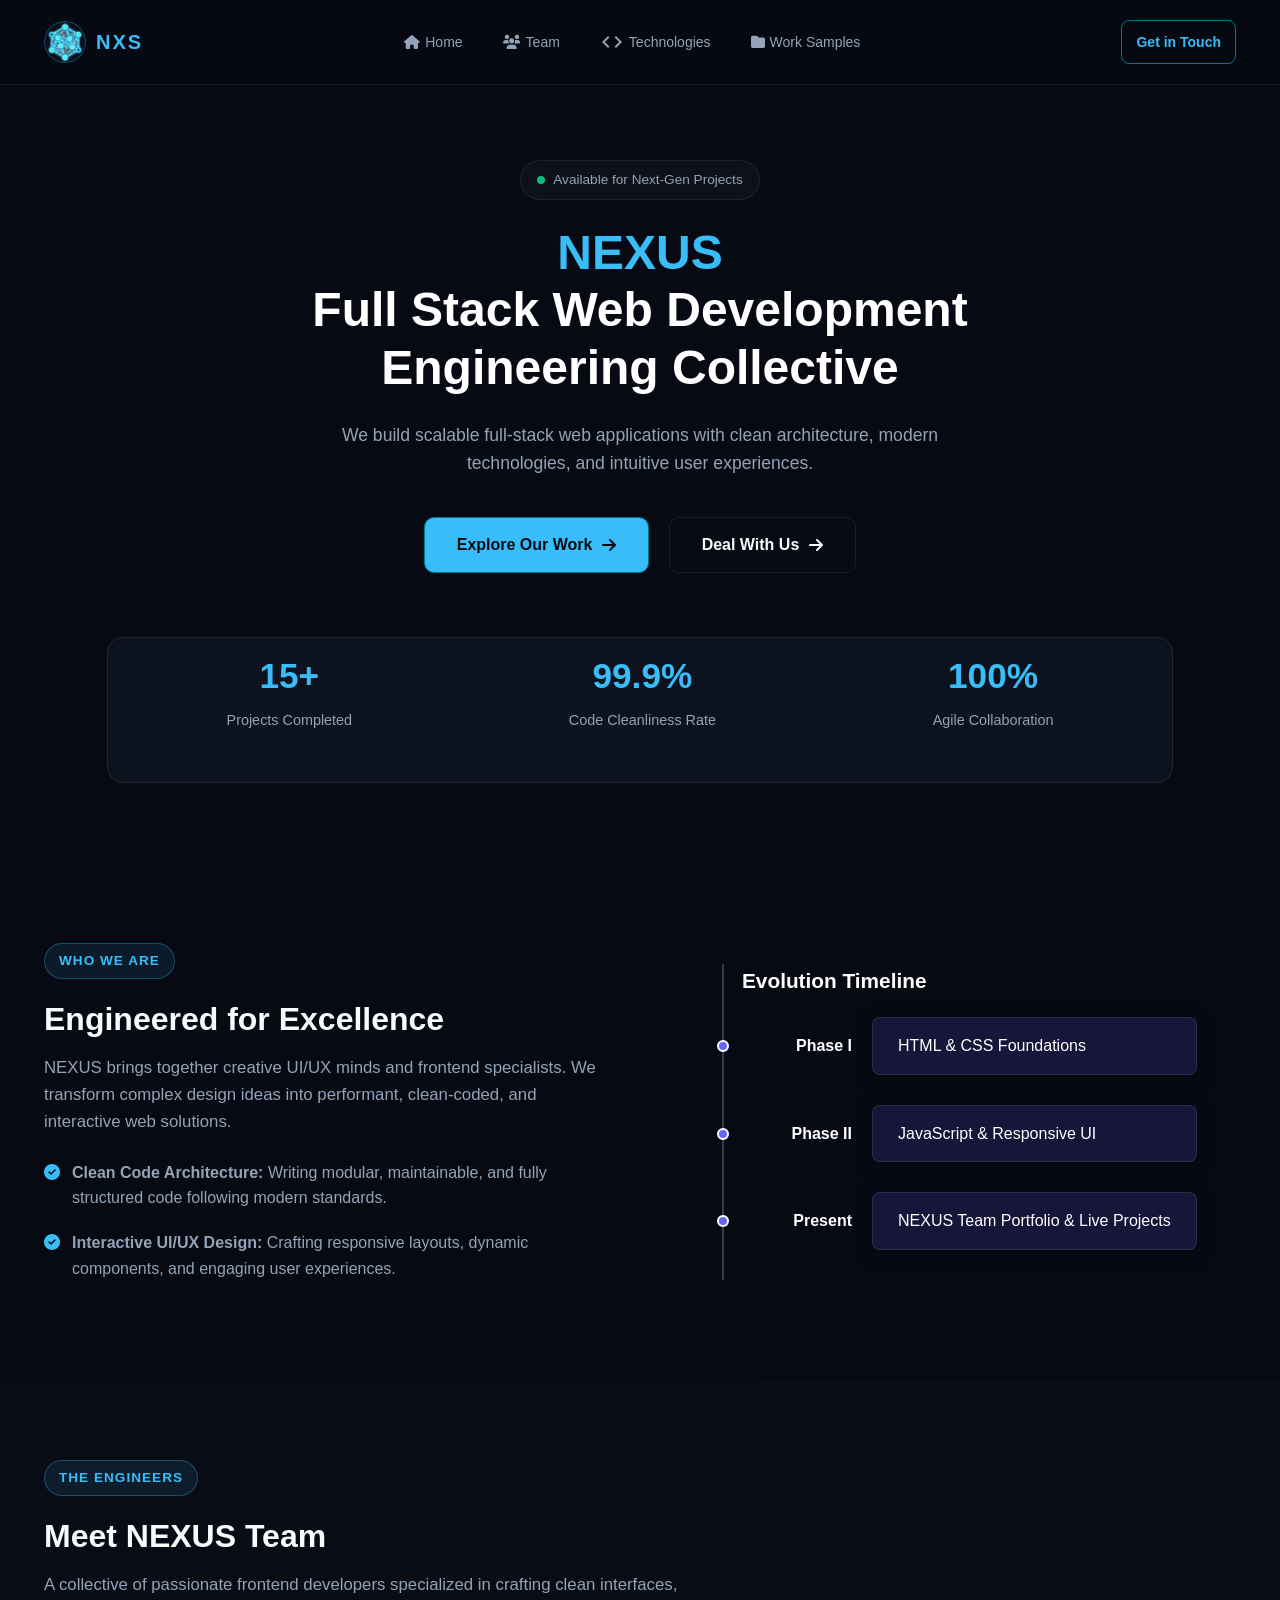
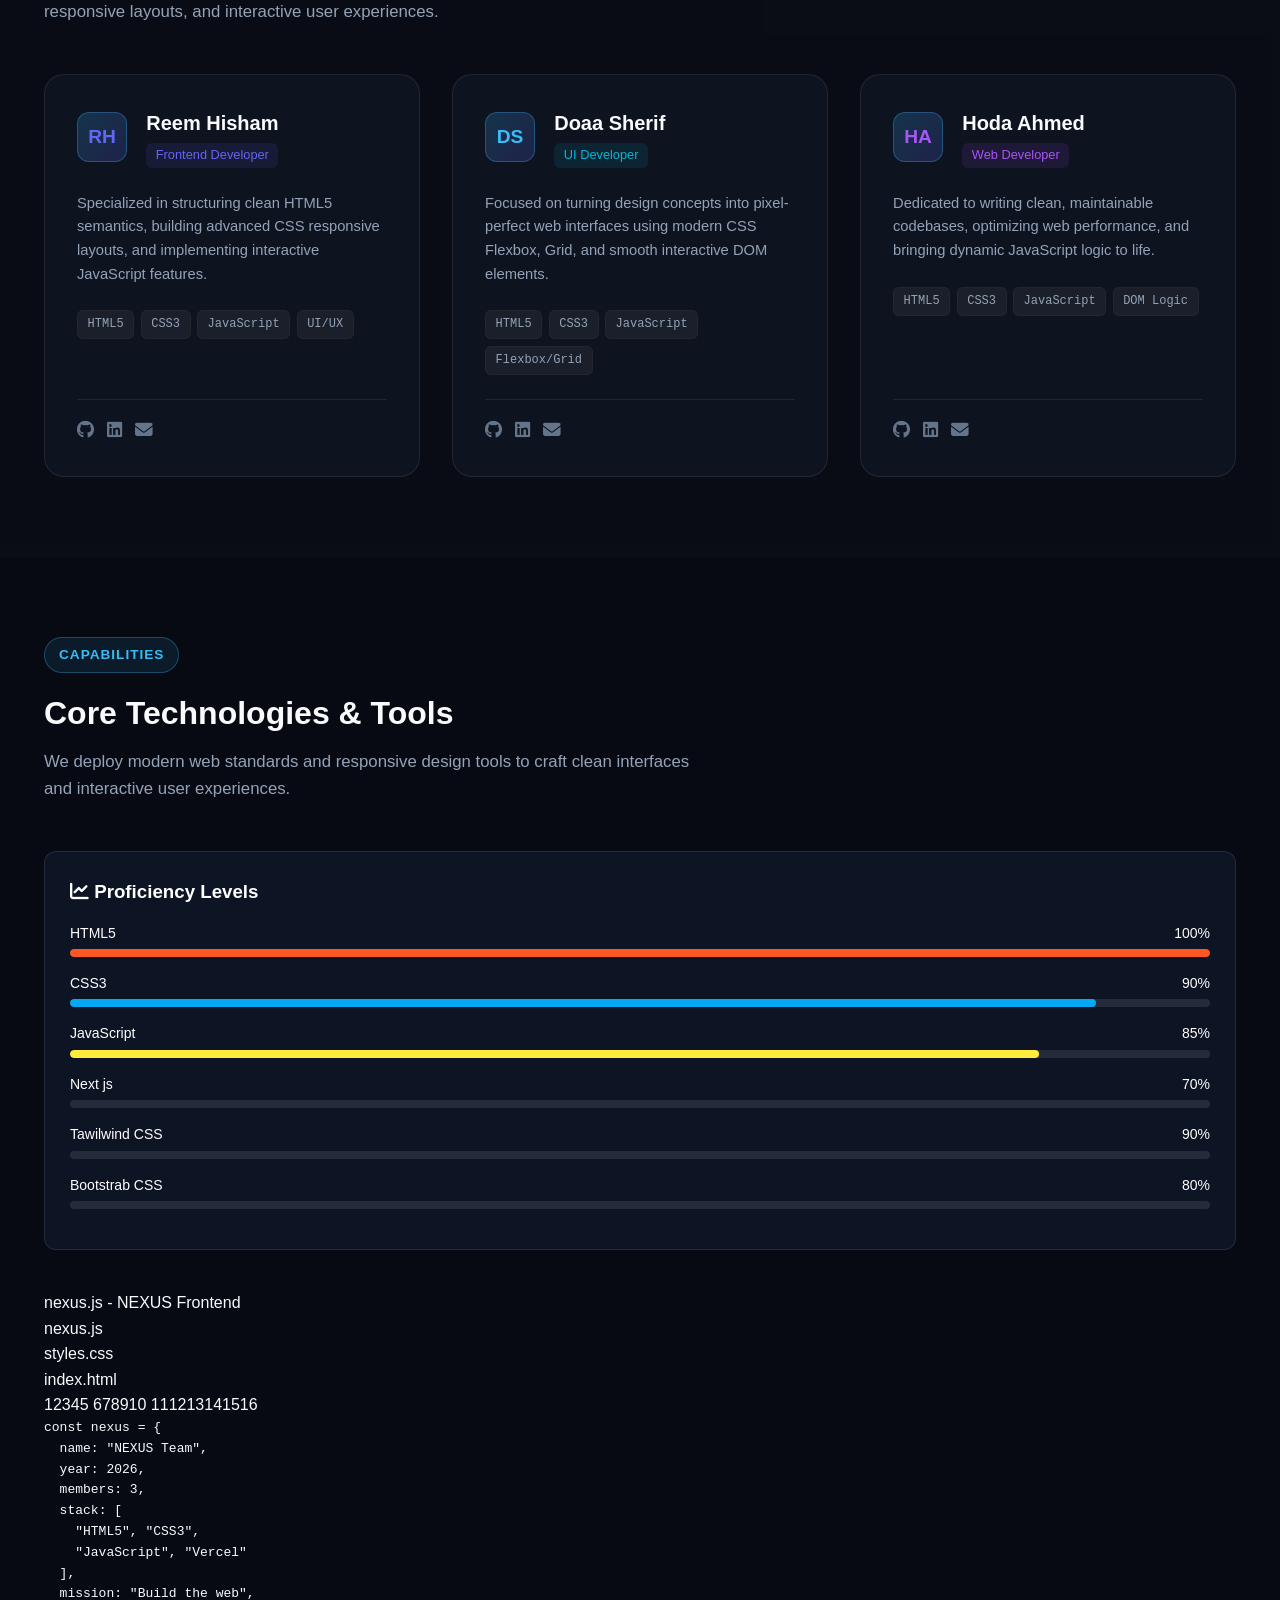
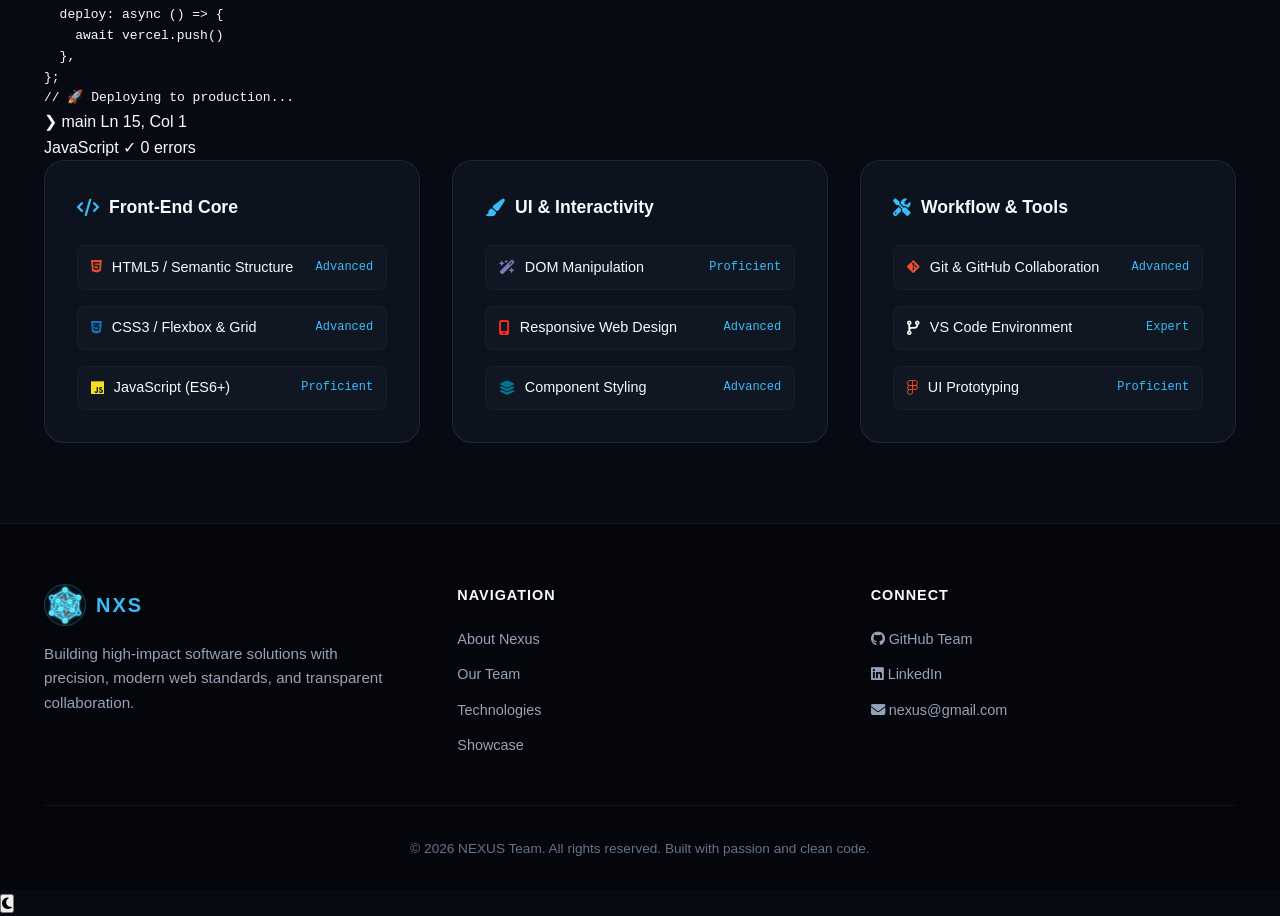
==== commit 344e9e83: "index.html" ====
--- a/index.html
+++ b/index.html
@@ -2,21 +2,23 @@
 <html lang="en">
 
 <head>
-  <meta charset="UTF-8">
-  <meta name="viewport" content="width=device-width, initial-scale=1.0">
   <meta name="description"
     content="NEXUS is a full-stack web development team building scalable web applications, modern websites, management systems, and intuitive digital experiences.">
+
   <meta name="keywords"
     content="NEXUS, web development, full stack, web applications, websites, JavaScript, React, Node.js, software development">
+
   <meta name="author" content="NEXUS Team">
+
   <meta name="robots" content="index, follow">
+
   <meta name="theme-color" content="#080b12">
 
   <meta property="og:type" content="website">
   <meta property="og:title" content="NEXUS — Full Stack Web Development Team">
   <meta property="og:description"
     content="We build scalable web applications, modern websites, management systems, and intuitive digital experiences.">
-  <meta property="og:image" content="./logo.png">
+  <meta property="og:image" content="logo.png">
   <meta property="og:url" content="https://your-domain.com">
   <meta property="og:site_name" content="NEXUS">
 
@@ -24,12 +26,12 @@
   <meta name="twitter:title" content="NEXUS — Full Stack Web Development Team">
   <meta name="twitter:description"
     content="We build scalable web applications, modern websites, management systems, and intuitive digital experiences.">
-  <meta name="twitter:image" content="./logo.png">
+  <meta name="twitter:image" content="logo.png">
 
   <title>NEXUS</title>
   <link rel="stylesheet" href="https://cdnjs.cloudflare.com/ajax/libs/font-awesome/6.4.0/css/all.min.css">
-  <link rel="stylesheet" href="./style.css">
-  <link rel="icon" href="./logo.png">
+  <link rel="stylesheet" href="style.css">
+  <link rel="icon" href="logo.png">
   <link rel="stylesheet"
     href="https://fonts.googleapis.com/css2?family=Material+Symbols+Outlined:opsz,wght,FILL,GRAD@24,400,0,0&icon_names=code" />
 </head>
@@ -37,8 +39,9 @@
 <body>
   <header>
     <div class="container nav-container">
+
       <div class="logo">
-        <img src="./logo.png" alt="NEXUS" class="logo-img">
+        <img src="logo.png" alt="NEXUS" class="logo-img">
         <span>NXS</span>
       </div>
 
@@ -46,36 +49,37 @@
         <i class="fa-solid fa-bars"></i>
       </button>
 
-    <nav class="nav-links">
-
-      <a href="./index.html">
-        <i class="fa-solid fa-house"></i>
-        Home
+      <nav class="nav-links">
+
+        <a href="index.html">
+          <i class="fa-solid fa-house"></i>
+          Home
+        </a>
+
+        <a href="index.html#team">
+          <i class="fa-solid fa-users"></i>
+          Team
+        </a>
+
+        <a href="index.html#tech">
+          <span class="material-symbols-outlined">code</span>
+          Technologies
+        </a>
+
+        <a href="portfolio.html">
+          <i class="fa-solid fa-folder"></i>
+          Work Samples
+        </a>
+
+      </nav>
+
+      <a href="contact.html" class="cta-btn-nav">
+        Get in Touch
       </a>
 
-      <a href="./index.html#team">
-        <i class="fa-solid fa-users"></i>
-        Team
-      </a>
-
-      <a href="./index.html#tech">
-        <span class="material-symbols-outlined">code</span>
-        Technologies
-      </a>
-
-      <a href="./portfolio.html">
-        <i class="fa-solid fa-folder"></i>
-        Work Samples
-      </a>
-
-    </nav>
-
-      <a href="./contact.html" class="cta-btn-nav">Get in Touch</a>
     </div>
   </header>
-
-  <main id="home">
-    <!-- Hero -->
+  <main id="#home">
     <section class="hero reveal-element">
       <div class="container">
         <div class="hero-badge">
@@ -83,7 +87,7 @@
           <span>Available for Next-Gen Projects</span>
         </div>
         <h1>
-          <span class="hero-title-highlight">NEXUS</span><br>
+          <span style="color: #38bdf8;">NEXUS</span><br>
           <span class="gradient-text">Full Stack Web Development</span><br>
           <span class="gradient-text">Engineering Collective</span>
         </h1>
@@ -92,13 +96,14 @@
           modern technologies, and intuitive user experiences.
         </p>
         <div class="hero-actions">
-          <a href="./portfolio.html" class="btn-primary">
+          <a href="portfolio.html" class="btn-primary">
             <span>Explore Our Work</span>
             <i class="fa-solid fa-arrow-right"></i>
           </a>
-          <a href="./contact.html" class="btn-secondary">
+          <a href="contact.html" class="btn-secondary">
             <span>Deal With Us</span>
             <i class="fa-solid fa-arrow-right"></i>
+
           </a>
         </div>
         <article class="hero-stats">
@@ -118,7 +123,6 @@
       </div>
     </section>
 
-    <!-- About -->
     <section class="about reveal-element" id="about">
       <div class="container">
         <div class="about-grid">
@@ -143,30 +147,29 @@
             </ul>
           </div>
 
-          <!-- Timeline -->
-          <div class="timeline-container">
+          <div class="timeline-container reveal-element">
             <h3>Evolution Timeline</h3>
             <div class="timeline-item">
-              <span class="timeline-year">Phase I</span>
               <div class="timeline-dot"></div>
+              <div class="timeline-year">Phase I</div>
               <div class="timeline-card">HTML & CSS Foundations</div>
             </div>
             <div class="timeline-item">
-              <span class="timeline-year">Phase II</span>
               <div class="timeline-dot"></div>
+              <div class="timeline-year">Phase II</div>
               <div class="timeline-card">JavaScript & Responsive UI</div>
             </div>
             <div class="timeline-item">
-              <span class="timeline-year">Present</span>
               <div class="timeline-dot"></div>
+              <div class="timeline-year">Present</div>
               <div class="timeline-card">NEXUS Team Portfolio & Live Projects</div>
             </div>
           </div>
+
         </div>
       </div>
     </section>
 
-    <!-- Team Section -->
     <section class="team reveal-element" id="team">
       <div class="container">
         <span class="section-tag">The Engineers</span>
@@ -199,13 +202,13 @@
               <div class="social-links">
                 <a href="https://github.com/ReemHisham55" target="_blank" title="GitHub"><i
                     class="fa-brands fa-github"></i></a>
-                <a href="#" title="LinkedIn" target="_blank"><i class="fa-brands fa-linkedin"></i></a>
+                <a href="https://www.linkedin.com/in/reem-hisham-183437289?utm_source=share_via&utm_content=profile&utm_medium=member_android"
+                  title="LinkedIn" target="_blank"><i class="fa-brands fa-linkedin"></i></a>
                 <a href="mailto:reemhishem@gmail.com" target="_blank" title="Email"><i
                     class="fa-solid fa-envelope"></i></a>
               </div>
             </div>
           </article>
-
           <article class="member-card" data-role="frontend">
             <div>
               <div class="member-header">
@@ -230,12 +233,12 @@
               <div class="social-links">
                 <a href="https://github.com/Doaa5678" target="_blank" title="GitHub"><i
                     class="fa-brands fa-github"></i></a>
-                <a href="#" target="_blank" title="LinkedIn"><i class="fa-brands fa-linkedin"></i></a>
-                <a href="#" target="_blank" title="Email"><i class="fa-solid fa-envelope"></i></a>
+                <a href="https://www.linkedin.com/" target="_blank" title="LinkedIn"><i
+                    class="fa-brands fa-linkedin"></i></a>
+                <a href="mailto:Doaa@gmail.com" target="_blank" title="Email"><i class="fa-solid fa-envelope"></i></a>
               </div>
             </div>
           </article>
-
           <article class="member-card" data-role="frontend">
             <div>
               <div class="member-header">
@@ -258,9 +261,11 @@
             </div>
             <div class="member-footer">
               <div class="social-links">
-                <a href="#" title="GitHub" target="_blank"><i class="fa-brands fa-github"></i></a>
-                <a href="#" title="LinkedIn" target="_blank"><i class="fa-brands fa-linkedin"></i></a>
-                <a href="#" title="Email" target="_blank"><i class="fa-solid fa-envelope"></i></a>
+                <a href="https://github.com/" title="GitHub" target="_blank"><i class="fa-brands fa-github"></i></a>
+                <a href="https://www.linkedin.com/in/hoda-ahmed-909a07430?utm_source=share_via&utm_content=profile&utm_medium=member_android"
+                  title="LinkedIn" target="_blank"><i class="fa-brands fa-linkedin"></i></a>
+                <a href="mailto:hodaahmed3628@gmail.com" title="Email" target="_blank"><i
+                    class="fa-solid fa-envelope"></i></a>
               </div>
             </div>
           </article>
@@ -268,33 +273,99 @@
       </div>
     </section>
 
-    <!-- Tech stack -->
     <section class="tech-stack reveal-element" id="tech">
       <div class="container">
         <span class="section-tag">Capabilities</span>
         <h2 class="section-title">Core Technologies & Tools</h2>
         <p class="section-subtitle">We deploy modern web standards and responsive design tools to craft clean interfaces
           and interactive user experiences.</p>
-
-        <!-- Skills Box -->
-        <div class="skills-box">
-          <h3><i class="fa-solid fa-chart-line"></i> Proficiency Levels</h3>
-
-          <div class="skill-bar-item">
-            <div class="skill-info"><span>HTML5 / Semantics</span><span>100%</span></div>
-            <div class="progress-line"><span class="progress-html" data-width="100%"></span></div>
-          </div>
-
-          <div class="skill-bar-item">
-            <div class="skill-info"><span>CSS3 / Grid & Flexbox</span><span>90%</span></div>
-            <div class="progress-line"><span class="progress-css" data-width="90%"></span></div>
-          </div>
-
-          <div class="skill-bar-item">
-            <div class="skill-info"><span>JavaScript Interactivity</span><span>85%</span></div>
-            <div class="progress-line"><span class="progress-js" data-width="85%"></span></div>
-          </div>
-        </div>
+        <article class="aboutUs">
+          <div class="skills-box">
+            <h3><i class="fa-solid fa-chart-line"></i> Proficiency Levels</h3>
+
+            <div class="skill-bar-item">
+              <div class="skill-info"><span>HTML5 </span><span>100%</span></div>
+              <div class="progress-line"><span class="progress-html" data-width="100%"></span></div>
+            </div>
+
+            <div class="skill-bar-item">
+              <div class="skill-info"><span>CSS3 </span><span>90%</span></div>
+              <div class="progress-line"><span class="progress-css" data-width="90%"></span></div>
+            </div>
+
+            <div class="skill-bar-item">
+              <div class="skill-info"><span>JavaScript </span><span>85%</span></div>
+              <div class="progress-line"><span class="progress-js" data-width="85%"></span></div>
+            </div>
+            <div class="skill-bar-item">
+              <div class="skill-info"><span>Next js </span><span>70%</span></div>
+              <div class="progress-line"><span class="progress-next" data-width="70%"></span></div>
+            </div>
+            <div class="skill-bar-item">
+              <div class="skill-info"><span>Tawilwind CSS </span><span>90%</span></div>
+              <div class="progress-line"><span class="progress-tail" data-width="90%"></span></div>
+            </div>
+            <div class="skill-bar-item">
+              <div class="skill-info"><span>Bootstrab CSS </span><span>80%</span></div>
+              <div class="progress-line"><span class="progress-boot" data-width="80%"></span></div>
+            </div>
+          </div>
+          <div class="editor-window">
+
+            <div class="window-header">
+              <div class="window-controls">
+                <span class="dot red"></span>
+                <span class="dot yellow"></span>
+                <span class="dot green"></span>
+              </div>
+              <div class="window-title">nexus.js - NEXUS Frontend</div>
+            </div>
+
+            <div class="tabs-bar">
+              <div class="tab active">nexus.js</div>
+              <div class="tab">styles.css</div>
+              <div class="tab">index.html</div>
+            </div>
+
+
+            <div class="editor-body">
+              <div class="line-numbers">
+                <span>1</span><span>2</span><span>3</span><span>4</span><span>5</span>
+                <span>6</span><span>7</span><span>8</span><span>9</span><span>10</span>
+                <span>11</span><span>12</span><span>13</span><span>14</span><span>15</span><span>16</span>
+              </div>
+              <div class="code-area">
+                <pre><code><span class="keyword">const</span> <span class="variable">nexus</span> <span class="operator">=</span> {
+  <span class="property">name</span>: <span class="string">"NEXUS Team"</span>,
+  <span class="property">year</span>: <span class="number">2026</span>,
+  <span class="property">members</span>: <span class="number">3</span>,
+  <span class="property">stack</span>: [
+    <span class="string">"HTML5"</span>, <span class="string">"CSS3"</span>,
+    <span class="string">"JavaScript"</span>, <span class="string">"Vercel"</span>
+  ],
+  <span class="property">mission</span>: <span class="string">"Build the web"</span>,
+  <span class="property">deploy</span>: <span class="keyword">async</span> () <span class="operator">=&gt;</span> {
+    <span class="keyword">await</span> <span class="variable">vercel</span>.<span class="function">push</span>()
+  },
+};
+<span class="comment">// 🚀 Deploying to production...</span>
+<span class="cursor"></span></code></pre>
+              </div>
+            </div>
+
+
+            <div class="status-bar">
+              <div class="status-left">
+                <span>&#10095; main</span>
+                <span>Ln 15, Col 1</span>
+              </div>
+              <div class="status-right">
+                <span>JavaScript</span>
+                <span>&#10003; 0 errors</span>
+              </div>
+            </div>
+          </div>
+        </article>
 
         <div class="tech-categories">
           <div class="tech-card">
@@ -351,7 +422,10 @@
           </div>
         </div>
       </div>
+
     </section>
+
+
   </main>
 
   <footer class="reveal-element">
@@ -368,17 +442,18 @@
         <div>
           <h4 class="footer-title">Navigation</h4>
           <ul class="footer-links">
-            <li><a href="./index.html#about">About Nexus</a></li>
-            <li><a href="./index.html#team">Our Team</a></li>
-            <li><a href="./index.html#tech">Technologies</a></li>
-            <li><a href="./portfolio.html">Showcase</a></li>
+            <li><a href="index.html#about">About Nexus</a></li>
+            <li><a href="index.html#team">Our Team</a></li>
+            <li><a href="index.html#tech">Technologies</a></li>
+            <li><a href="portfolio.html">Showcase</a></li>
           </ul>
         </div>
         <div>
           <h4 class="footer-title">Connect</h4>
           <ul class="footer-links">
-            <li><a href="#" target="_blank"><i class="fa-brands fa-github"></i> GitHub Team</a></li>
-            <li><a href="#" target="_blank"><i class="fa-brands fa-linkedin"></i> LinkedIn</a></li>
+            <li><a href="https://github.com"><i class="fa-brands fa-github" target="_blank"></i> GitHub Team</a></li>
+            <li><a href="https://www.linkedin.com/company/nexus-dev"><i class="fa-brands fa-linkedin"
+                  target="_blank"></i> LinkedIn</a></li>
             <li><a href="mailto:nexus@gmail.com" target="_blank"><i class="fa-solid fa-envelope"></i>
                 nexus@gmail.com</a></li>
           </ul>
@@ -389,8 +464,10 @@
       </div>
     </div>
   </footer>
-
-  <script src="./index.js"></script>
+  <button id="theme-toggle" class="floating-theme-btn" aria-label="Toggle theme">
+    <i class="fa-solid fa-moon" id="theme-icon"></i>
+  </button>
+  <script src="index.js"></script>
 </body>
 
 </html>
--- a/style.css
+++ b/style.css
@@ -19,6 +19,7 @@
     font-family: Arial, sans-serif;
     position: relative;
     line-height: 1.6;
+    overflow-x: hidden;
 }
 
 ::-webkit-scrollbar {
@@ -30,16 +31,12 @@
 }
 
 ::-webkit-scrollbar-thumb {
-    background: linear-gradient(180deg,
-            #6366f1,
-            #8b5cf6);
+    background: linear-gradient(180deg, #6366f1, #8b5cf6);
     border-radius: 10px;
 }
 
 ::-webkit-scrollbar-thumb:hover {
-    background: linear-gradient(180deg,
-            #818cf8,
-            #a78bfa);
+    background: linear-gradient(180deg, #818cf8, #a78bfa);
 }
 
 .container {
@@ -75,17 +72,27 @@
     margin-bottom: 3rem;
 }
 
+
+/*  Header  */
 header {
     position: fixed;
     top: 0;
     left: 0;
     width: 100%;
-    z-index: 100;
+    z-index: 1000;
     background: rgba(7, 10, 18, 0.85);
     border-bottom: 1px solid rgba(255, 255, 255, 0.08);
     backdrop-filter: blur(12px);
     -webkit-backdrop-filter: blur(12px);
-}
+    transition: all 0.3s ease;
+}
+
+/* .navbar {
+    display: flex;
+    justify-content: space-between;
+    align-items: center;
+    padding: 20px 50px;
+} */
 
 .nav-container {
     display: flex;
@@ -104,6 +111,7 @@
     text-decoration: none;
     font-size: 1.25rem;
     flex-shrink: 0;
+    letter-spacing: 2px;
 }
 
 .logo-img {
@@ -142,6 +150,7 @@
     align-items: center;
     gap: 5px;
     white-space: nowrap;
+    font-weight: 500;
 }
 
 .nav-links a::after {
@@ -212,8 +221,1105 @@
     transform: scale(1.1);
 }
 
+.scrolled-nav {
+    background: rgba(15, 23, 42, 0.9) !important;
+    backdrop-filter: blur(12px);
+    -webkit-backdrop-filter: blur(12px);
+    box-shadow: 0 4px 20px rgba(0, 0, 0, 0.2);
+}
+
+
+/*  Hero  */
+.hero {
+    padding: 160px 1.5rem 80px 1.5rem;
+    text-align: center;
+    position: relative;
+}
+
+.hero-section {
+    height: 100vh;
+    display: flex;
+    justify-content: center;
+    align-items: center;
+    text-align: center;
+    padding: 0 20px;
+}
+
+.hero-badge {
+    display: inline-flex;
+    align-items: center;
+    gap: 8px;
+    background: rgba(255, 255, 255, 0.03);
+    border: 1px solid rgba(255, 255, 255, 0.08);
+    padding: 8px 16px;
+    border-radius: 30px;
+    font-size: 0.85rem;
+    color: #94a3b8;
+}
+
+.hero-badge .pulse {
+    width: 8px;
+    height: 8px;
+    background-color: #10b981;
+    border-radius: 50%;
+}
+
+.hero h1,
+.hero-content h1 {
+    font-size: 3rem;
+    font-weight: 700;
+    margin: 1.5rem 0;
+    line-height: 1.2;
+    color: #fff;
+}
+
+.hero p,
+.hero-content p {
+    font-size: 1.1rem;
+    color: #94a3b8;
+    max-width: 700px;
+    margin: 0 auto 2.5rem;
+}
+
+.hero-actions {
+    display: flex;
+    justify-content: center;
+    gap: 1.2rem;
+    margin-bottom: 4rem;
+    flex-wrap: wrap;
+}
+
+.btn-primary,
+.btn-secondary {
+    padding: 0.9rem 2rem;
+    border-radius: 10px;
+    font-weight: 600;
+    text-decoration: none;
+    display: inline-flex;
+    align-items: center;
+    gap: 10px;
+    cursor: pointer;
+}
+
+.btn-primary {
+    background: #38bdf8;
+    color: #070a12;
+    border: 1px solid #00758f;
+}
+
+.btn-primary:hover {
+    background: #00758f;
+    color: #00758f;
+    border: 1px solid #00758f;
+}
+
+.btn-secondary {
+    color: #f8fafc;
+    border: 1px solid rgba(255, 255, 255, 0.08);
+    background: transparent;
+}
+
+.btn-secondary:hover {
+    background: rgba(255, 255, 255, 0.05);
+    border-color: rgba(255, 255, 255, 0.2);
+}
+
+.hero-stats {
+    display: flex;
+    justify-content: space-around;
+    align-items: center;
+    flex-wrap: wrap;
+    background: rgba(17, 24, 39, 0.65);
+    border: 1px solid rgba(255, 255, 255, 0.08);
+    border-radius: 16px;
+    padding: 10px;
+    width: 90% !important;
+    margin: 0 auto;
+}
+
+.stat-item h3 {
+    font-size: 2.2rem;
+    color: #38bdf8;
+}
+
+.stat-item p {
+    color: #94a3b8;
+    font-size: 0.9rem;
+    margin-top: 4px;
+}
+
+
+/* About  */
+.about {
+    padding: 80px 0;
+}
+
+.about-section {
+    padding: 80px 20px;
+}
+
+.about-grid {
+    display: grid;
+    grid-template-columns: repeat(auto-fit, minmax(320px, 1fr));
+    gap: 4rem;
+    align-items: center;
+}
+
+.about-description {
+    color: #94a3b8;
+    font-size: 1.05rem;
+}
+
+.feature-list {
+    list-style: none;
+    margin-top: 1.5rem;
+}
+
+.feature-item {
+    display: flex;
+    align-items: flex-start;
+    gap: 12px;
+    margin-bottom: 1.2rem;
+    color: #94a3b8;
+}
+
+.feature-item i {
+    color: #38bdf8;
+    margin-top: 4px;
+}
+
+.about-card {
+    background: rgba(17, 24, 39, 0.65);
+    border: 1px solid rgba(255, 255, 255, 0.08);
+    border-radius: 20px;
+    padding: 2.5rem;
+    position: relative;
+    overflow: hidden;
+}
+
+.about-card::before {
+    content: '';
+    position: absolute;
+    top: 0;
+    left: 0;
+    width: 100%;
+    height: 2px;
+    background: #6366f1;
+}
+
+.about-card-title {
+    margin-bottom: 1rem;
+    color: #f8fafc;
+    font-size: 1.3rem;
+}
+
+.about-card-text {
+    color: #94a3b8;
+    font-size: 0.95rem;
+    margin-bottom: 1.5rem;
+}
+
+.about-card-footer {
+    display: flex;
+    gap: 10px;
+    align-items: center;
+}
+
+.philosophy-dot {
+    width: 10px;
+    height: 10px;
+    background: #38bdf8;
+    border-radius: 50%;
+}
+
+.philosophy-text {
+    font-family: 'JetBrains Mono', monospace;
+    font-size: 0.85rem;
+    color: #38bdf8;
+}
+
+.timeline-container {
+    position: relative;
+    max-width: 100%;
+    margin: 0 auto;
+    padding-left: 30px;
+}
+
+.timeline-container h3 {
+    color: #fff;
+    margin-bottom: 20px;
+    font-size: 1.3rem;
+}
+
+.timeline-container::before {
+    content: '';
+    position: absolute;
+    left: 10px;
+    top: 0;
+    height: 100%;
+    width: 2px;
+    background: rgba(255, 255, 255, 0.2);
+}
+
+.timeline-item {
+    position: relative;
+    margin-bottom: 30px;
+    display: flex;
+    align-items: center;
+    gap: 20px;
+    opacity: 0;
+    transform: scale(0.9) translateY(20px);
+    transition: all 0.6s cubic-bezier(0.175, 0.885, 0.32, 1.275);
+}
+
+.timeline-item.show-element {
+    opacity: 1;
+    transform: scale(1) translateY(0);
+}
+
+.timeline-year {
+    font-weight: bold;
+    color: #fff;
+    min-width: 110px;
+    text-align: right;
+}
+
+.timeline-dot {
+    width: 12px;
+    height: 12px;
+    background: #6366f1;
+    border: 2px solid #fff;
+    border-radius: 50%;
+    position: absolute;
+    left: -25px;
+    z-index: 2;
+}
+
+.timeline-card {
+    background: rgba(30, 27, 75, 0.7);
+    border: 1px solid rgba(255, 255, 255, 0.1);
+    padding: 15px 25px;
+    border-radius: 8px;
+    color: #fff;
+    flex-grow: 1;
+    box-shadow: 0 4px 20px rgba(0, 0, 0, 0.3);
+}
+
+
+/* Team Section */
+.team {
+    padding: 80px 0;
+    background: rgba(255, 255, 255, 0.01);
+}
+
+.team-grid {
+    display: grid;
+    grid-template-columns: repeat(auto-fill, minmax(300px, 1fr));
+    gap: 2rem;
+}
+
+.member-card {
+    background: rgba(17, 24, 39, 0.65);
+    border: 1px solid rgba(255, 255, 255, 0.08);
+    border-radius: 20px;
+    padding: 2rem;
+    display: flex;
+    flex-direction: column;
+    justify-content: space-between;
+}
+
+.member-card:hover {
+    transform: translateY(-8px);
+    border-color: rgba(56, 189, 248, 0.3);
+    box-shadow: 0 12px 30px rgba(0, 0, 0, 0.5);
+}
+
+.member-header {
+    display: flex;
+    align-items: center;
+    gap: 1.2rem;
+    margin-bottom: 1.5rem;
+}
+
+.avatar-initials {
+    width: 50px;
+    height: 50px;
+    border-radius: 12px;
+    background: linear-gradient(135deg, rgba(56, 189, 248, 0.2), rgba(99, 102, 241, 0.2));
+    border: 1px solid rgba(56, 189, 248, 0.3);
+    display: flex;
+    align-items: center;
+    justify-content: center;
+    font-size: 1.2rem;
+    font-weight: 700;
+    color: #38bdf8;
+}
+
+.avatar-reem {
+    color: #6366f1;
+}
+
+.avatar-Hoda {
+    color: #a855f7;
+}
+
+.member-info h3 {
+    font-size: 1.25rem;
+    color: #f8fafc;
+}
+
+.role-badge {
+    display: inline-block;
+    color: #06b6d4;
+    background: rgba(6, 182, 212, 0.1);
+    padding: 0.15rem 0.6rem;
+    border-radius: 6px;
+    font-size: 0.8rem;
+    margin-top: 4px;
+}
+
+.badge-reem {
+    color: #6366f1;
+    background: rgba(99, 102, 241, 0.1);
+}
+
+.badge-Hoda {
+    color: #a855f7;
+    background: rgba(168, 85, 247, 0.1);
+}
+
+.member-bio {
+    color: #94a3b8;
+    font-size: 0.92rem;
+    margin-bottom: 1.5rem;
+}
+
+.tech-tags {
+    display: flex;
+    flex-wrap: wrap;
+    gap: 0.4rem;
+    margin-bottom: 1.5rem;
+}
+
+.tag-pill {
+    font-family: 'JetBrains Mono', monospace;
+    font-size: 0.75rem;
+    background: rgba(255, 255, 255, 0.05);
+    color: #94a3b8;
+    padding: 0.25rem 0.6rem;
+    border-radius: 6px;
+    border: 1px solid rgba(255, 255, 255, 0.03);
+}
+
+.member-footer {
+    display: flex;
+    justify-content: space-between;
+    align-items: center;
+    padding-top: 1rem;
+    border-top: 1px solid rgba(255, 255, 255, 0.08);
+}
+
+.social-links {
+    display: flex;
+    gap: 0.8rem;
+}
+
+.social-links a {
+    color: #64748b;
+    font-size: 1.1rem;
+}
+
+.social-links a:hover {
+    color: #38bdf8;
+}
+
+
+/* Technologies */
+.tech-stack {
+    padding: 80px 0;
+}
+
+.tech-categories {
+    display: grid;
+    grid-template-columns: repeat(auto-fit, minmax(280px, 1fr));
+    gap: 2rem;
+}
+
+.tech-card {
+    background: rgba(17, 24, 39, 0.65);
+    border: 1px solid rgba(255, 255, 255, 0.08);
+    border-radius: 20px;
+    padding: 2rem;
+}
+
+.tech-card h3 {
+    font-size: 1.1rem;
+    margin-bottom: 1.5rem;
+    display: flex;
+    align-items: center;
+    gap: 10px;
+}
+
+.tech-card h3 i {
+    color: #38bdf8;
+}
+
+.stack-list {
+    display: flex;
+    flex-direction: column;
+    gap: 1rem;
+}
+
+.stack-item {
+    display: flex;
+    align-items: center;
+    justify-content: space-between;
+    padding: 0.6rem 0.8rem;
+    background: rgba(255, 255, 255, 0.02);
+    border-radius: 8px;
+    border: 1px solid rgba(255, 255, 255, 0.03);
+}
+
+.stack-name {
+    display: flex;
+    align-items: center;
+    gap: 10px;
+    font-size: 0.9rem;
+    font-weight: 500;
+}
+
+.icon-html { color: #e34f26; }
+.icon-css { color: #1572b6; }
+.icon-js { color: #f7df1e; }
+.icon-php { color: #777bb4; }
+.icon-laravel { color: #ff2d20; }
+.icon-db { color: #00758f; }
+.icon-git { color: #f05032; }
+.icon-cloud { color: #ffffff; }
+.icon-figma { color: #f24e1e; }
+
+.stack-level {
+    font-family: 'JetBrains Mono', monospace;
+    font-size: 0.75rem;
+    color: #38bdf8;
+}
+
+.skills-box {
+    background: rgba(15, 23, 42, 0.8);
+    border: 1px solid rgba(255, 255, 255, 0.1);
+    padding: 25px;
+    border-radius: 12px;
+    margin-bottom: 40px;
+    opacity: 0;
+    transform: scale(0.95);
+    transition: all 0.7s ease-out;
+}
+
+.skills-box h3 {
+    color: #fff;
+    margin-bottom: 15px;
+}
+
+.skills-box.show-element {
+    opacity: 1;
+    transform: scale(1);
+}
+
+.skill-bar-item {
+    margin-bottom: 15px;
+}
+
+.skill-info {
+    display: flex;
+    justify-content: space-between;
+    color: #fff;
+    margin-bottom: 5px;
+    font-size: 14px;
+}
+
+.progress-line {
+    width: 100%;
+    height: 8px;
+    background: rgba(255, 255, 255, 0.1);
+    border-radius: 10px;
+    overflow: hidden;
+}
+
+.progress-line span {
+    display: block;
+    height: 100%;
+    width: 0;
+    border-radius: 10px;
+    transition: width 1.2s ease-in-out;
+}
+
+.progress-html { background-color: #ff5722; }
+.progress-css { background-color: #03a9f4; }
+.progress-js { background-color: #ffeb3b; }
+
+
+/* Projects  */
+.projects {
+    padding: 80px 0;
+    background: rgba(255, 255, 255, 0.01);
+    margin-top: 50px;
+}
+
+.projects-container {
+    display: grid;
+    grid-template-columns: repeat(auto-fit, minmax(300px, 1fr));
+    gap: 2rem;
+    overflow: hidden; 
+}
+
+.project-card {
+    background: #111827;
+    border-radius: 16px;
+    border: 1px solid rgba(255, 255, 255, 0.08);
+    display: flex;
+    flex-direction: column;
+    overflow: hidden;
+    opacity: 0;
+    transform: translateY(40px);
+    animation: fadeInOrder 0.8s ease forwards;
+}
+
+.project-card:nth-child(1) { animation-delay: 0.2s; }
+.project-card:nth-child(2) { animation-delay: 0.4s; }
+.project-card:nth-child(3) { animation-delay: 0.6s; }
+.project-card:nth-child(4) { animation-delay: 0.8s; }
+.project-card:nth-child(5) { animation-delay: 1.0s; }
+
+@keyframes fadeInOrder {
+    to {
+        opacity: 1;
+        transform: translateY(0);
+    }
+}
+
+.project-card:hover {
+    transform: translateY(-6px);
+    border-color: rgba(56, 189, 248, 0.3);
+    box-shadow: 0 10px 30px rgba(56, 189, 248, 0.1);
+}
+
+.project-img {
+    width: 100%;
+    aspect-ratio: 16 / 9;
+    overflow: hidden;
+}
+
+.project-img img {
+    width: 100%;
+    height: 100%;
+    object-fit: cover;
+    transition: transform 0.5s ease;
+}
+
+.project-card:hover .project-img img {
+    transform: scale(1.05);
+}
+
+.project-content {
+    padding: 1.5rem;
+    display: flex;
+    flex-direction: column;
+    flex-grow: 1;
+}
+
+.project-content h3 {
+    font-size: 1.25rem;
+    font-weight: 600;
+    margin-bottom: 10px;
+}
+
+.project-content p {
+    color: #94a3b8;
+    font-size: 0.9rem;
+    margin-bottom: 20px;
+    flex-grow: 1;
+}
+
+.tags {
+    display: flex;
+    flex-wrap: wrap;
+    gap: 0.4rem;
+    margin-bottom: 1.5rem;
+}
+
+.tags span {
+    font-family: 'JetBrains Mono', monospace;
+    font-size: 0.75rem;
+    background: rgba(255, 255, 255, 0.05);
+    color: #94a3b8;
+    padding: 0.25rem 0.6rem;
+    border-radius: 6px;
+    border: 1px solid rgba(255, 255, 255, 0.03);
+}
+
+.card-footer {
+    display: flex;
+    justify-content: space-between;
+    align-items: center;
+    padding-top: 1rem;
+    border-top: 1px solid rgba(255, 255, 255, 0.08);
+}
+
+.live-demo {
+    color: #38bdf8;
+    text-decoration: none;
+    font-size: 0.85rem;
+    font-weight: 600;
+    display: flex;
+    align-items: center;
+    gap: 6px;
+    transition: color 0.2s;
+}
+
+.live-demo:hover {
+    color: #5eead4;
+}
+
+.author {
+    color: #64748b;
+    font-size: 0.8rem;
+    display: flex;
+    align-items: center;
+    gap: 6px;
+}
+
+.projects main {
+    min-height: 100px;
+    width: 100%;
+    margin: 40px auto;
+    display: flex;
+    flex-direction: column;
+    justify-content: center;
+    align-items: center;
+}
+
+.search {
+    width: 100%;
+}
+
+main form {
+    display: flex;
+    width: 100%;
+    justify-content: center;
+    align-items: center;
+    gap: 10px;
+    flex-wrap: wrap;
+}
+
+.search form input {
+    width: 80%;
+    outline: none;
+    height: 50px;
+    padding: 13px 15px;
+    color: #ffffff;
+    font-family: inherit;
+    font-size: 14px;
+    background: rgba(255, 255, 255, 0.045);
+    border: 1px solid rgba(255, 255, 255, 0.09);
+    border-radius: 10px;
+    transition: border-color 0.25s ease, background 0.25s ease, box-shadow 0.25s ease;
+}
+
+.search button {
+    padding: 10px;
+    outline: none;
+    border-radius: 8px;
+    background: linear-gradient(135deg, #6366f1, #8b5cf6);
+    border: none;
+    height: 50px;
+    color: #fff;
+    cursor: pointer;
+    width: 12%;
+    display: flex;
+    justify-content: center;
+    align-items: center;
+    gap: 5px;
+}
+
+.search input:focus {
+    background: rgba(255, 255, 255, 0.065);
+    border-color: rgba(255, 255, 255, 0.3);
+    box-shadow: 0 0 0 3px rgba(255, 255, 255, 0.04);
+}
+
+.search button:hover {
+    color: #fff;
+    background: rgba(255, 255, 255, 0.06);
+}
+
+.search button i {
+    font-size: 15px;
+}
+
+.filters {
+    display: flex;
+    justify-content: center;
+    align-items: center;
+    gap: 10px;
+    margin: 35px auto 45px;
+    padding: 6px;
+    width: fit-content;
+    background: rgba(255, 255, 255, 0.035);
+    border: 1px solid rgba(255, 255, 255, 0.08);
+    border-radius: 14px;
+    backdrop-filter: blur(12px);
+}
+
+.filter-btn {
+    border: none;
+    outline: none;
+    cursor: pointer;
+    padding: 11px 22px;
+    color: #9ca3af;
+    background: transparent;
+    border-radius: 10px;
+    font-size: 14px;
+    font-weight: 600;
+    font-family: inherit;
+    transition: all 0.3s ease;
+}
+
+.filter-btn:hover {
+    color: #fff;
+    background: rgba(255, 255, 255, 0.06);
+}
+
+.filter-btn.active {
+    color: #fff;
+    background: linear-gradient(135deg, #6366f1, #8b5cf6);
+    box-shadow: 0 6px 20px rgba(99, 102, 241, 0.25);
+}
+
+.filter-btn:active {
+    transform: scale(0.96);
+}
+
+
+/* Contact  */
+.contact {
+    padding: 100px 0;
+    background: #080b12;
+    margin-top: 50px;
+}
+
+.contact-grid {
+    display: grid;
+    grid-template-columns: 0.85fr 1.15fr;
+    gap: 70px;
+    align-items: start;
+}
+
+.contact-info {
+    position: sticky;
+    top: 110px;
+}
+
+.contact-info .section-tag {
+    display: inline-block;
+    margin-bottom: 15px;
+}
+
+.contact-info .section-title {
+    margin-bottom: 20px;
+    line-height: 1.15;
+}
+
+.contact-description {
+    color: #9ca3af;
+    font-size: 16px;
+    line-height: 1.8;
+    max-width: 520px;
+    margin-bottom: 30px;
+}
+
+.contact-links {
+    display: flex;
+    flex-direction: column;
+    gap: 14px;
+    max-width: 380px;
+}
+
+.contact-pill {
+    display: flex;
+    align-items: center;
+    gap: 13px;
+    padding: 15px 18px;
+    color: #e5e7eb;
+    text-decoration: none;
+    background: rgba(255, 255, 255, 0.035);
+    border: 1px solid rgba(255, 255, 255, 0.08);
+    border-radius: 12px;
+    transition: all 0.3s ease;
+    width: fit-content;
+}
+
+.contact-pill i {
+    font-size: 18px;
+    color: #38bdf8;
+}
+
+.contact-pill:hover {
+    transform: translateX(5px);
+    border-color: rgba(255, 255, 255, 0.2);
+    background: rgba(255, 255, 255, 0.07);
+}
+
+.contact-form-wrapper {
+    padding: 35px;
+    background: rgba(255, 255, 255, 0.025);
+    border: 1px solid rgba(255, 255, 255, 0.08);
+    border-radius: 20px;
+    box-shadow: 0 20px 60px rgba(0, 0, 0, 0.25);
+    backdrop-filter: blur(15px);
+}
+
+.form-section {
+    padding-bottom: 30px;
+    margin-bottom: 30px;
+    border-bottom: 1px solid rgba(255, 255, 255, 0.07);
+}
+
+.form-section:last-of-type {
+    border-bottom: none;
+    margin-bottom: 10px;
+}
+
+.form-section h3 {
+    margin: 0 0 22px;
+    color: #ffffff;
+    font-size: 18px;
+    font-weight: 600;
+}
+
+.contact-form {
+    display: flex;
+    flex-direction: column;
+    gap: 1.25rem;
+}
+
+.contact-form .form-row {
+    display: flex;
+    gap: 1.25rem;
+    width: 100%;
+}
+
+.form-row {
+    display: grid;
+    grid-template-columns: repeat(2, 1fr);
+    gap: 18px;
+}
+
+.contact-form .form-row .form-group {
+    flex: 1;
+    min-width: 0;
+}
+
+.form-group {
+    display: flex;
+    flex-direction: column;
+    gap: 8px;
+    margin-bottom: 18px;
+}
+
+.form-group:last-child {
+    margin-bottom: 0;
+}
+
+.form-group label {
+    color: #d1d5db;
+    font-size: 14px;
+    font-weight: 500;
+}
+
+.form-group label span {
+    color: #6b7280;
+    font-size: 12px;
+    font-weight: 400;
+}
+
+.form-group input,
+.form-group select,
+.form-group textarea {
+    width: 100%;
+    box-sizing: border-box;
+    padding: 13px 15px;
+    color: #ffffff;
+    font-family: inherit;
+    font-size: 14px;
+    background: rgba(255, 255, 255, 0.045);
+    border: 1px solid rgba(255, 255, 255, 0.09);
+    border-radius: 10px;
+    outline: none;
+    transition: border-color 0.25s ease, background 0.25s ease, box-shadow 0.25s ease;
+}
+
+.form-group input::placeholder,
+.form-group textarea::placeholder {
+    color: #6b7280;
+}
+
+.form-group input:focus,
+.form-group select:focus,
+.form-group textarea:focus {
+    background: rgba(255, 255, 255, 0.065);
+    border-color: rgba(255, 255, 255, 0.3);
+    box-shadow: 0 0 0 3px rgba(255, 255, 255, 0.04);
+}
+
+.form-group select {
+    cursor: pointer;
+    appearance: none;
+    background-image: linear-gradient(45deg, transparent 50%, #9ca3af 50%), linear-gradient(135deg, #9ca3af 50%, transparent 50%);
+    background-position: calc(100% - 18px) 52%, calc(100% - 13px) 52%;
+    background-size: 5px 5px, 5px 5px;
+    background-repeat: no-repeat;
+}
+
+.form-group select option {
+    color: #ffffff;
+    background: #111827;
+}
+
+.form-group textarea {
+    min-height: 120px;
+    resize: vertical;
+    line-height: 1.6;
+}
+
+.form-group input[type="date"] {
+    color-scheme: dark;
+}
+
+.submit-btn {
+    width: 100%;
+    display: flex;
+    justify-content: center;
+    align-items: center;
+    gap: 10px;
+    padding: 15px 20px;
+    color: #ffffff;
+    background: linear-gradient(135deg, #6366f1, #8b5cf6);
+    border: none;
+    border-radius: 11px;
+    font-family: inherit;
+    font-size: 15px;
+    font-weight: 600;
+    cursor: pointer;
+    box-shadow: 0 10px 30px rgba(99, 102, 241, 0.2);
+    transition: transform 0.25s ease, box-shadow 0.25s ease, opacity 0.25s ease;
+    margin-top: 0.5rem;
+}
+
+.submit-btn:hover {
+    transform: translateY(-2px);
+    box-shadow: 0 15px 35px rgba(99, 102, 241, 0.3);
+}
+
+.submit-btn:active {
+    transform: translateY(0);
+}
+
+.submit-btn i {
+    font-size: 14px;
+}
+
+
+/*Footer */
+footer {
+    border-top: 1px solid rgba(255, 255, 255, 0.08);
+    padding: 60px 0 30px;
+    background: #04060b;
+}
+
+.footer-grid {
+    display: grid;
+    grid-template-columns: repeat(auto-fit, minmax(200px, 1fr));
+    gap: 3rem;
+    margin-bottom: 3rem;
+}
+
+.footer-brand p {
+    color: #94a3b8;
+    margin-top: 1rem;
+    font-size: 0.95rem;
+    max-width: 350px;
+}
+
+.footer-title {
+    font-size: 0.9rem;
+    font-weight: 700;
+    text-transform: uppercase;
+    letter-spacing: 1px;
+    margin-bottom: 1.2rem;
+}
+
+.footer-links {
+    list-style: none;
+    display: flex;
+    flex-direction: column;
+    gap: 0.6rem;
+}
+
+.footer-links a {
+    color: #94a3b8;
+    text-decoration: none;
+    font-size: 0.9rem;
+}
+
+.footer-links a:hover {
+    color: #38bdf8;
+}
+
+.footer-bottom {
+    text-align: center;
+    padding-top: 2rem;
+    border-top: 1px solid rgba(255, 255, 255, 0.05);
+    color: #64748b;
+    font-size: 0.85rem;
+}
+
+
+/* Animations */
+.reveal-element {
+    opacity: 0;
+    transform: translateY(40px);
+    transition: opacity 0.8s ease-out, transform 0.8s ease-out;
+    will-change: opacity, transform;
+}
+
+.reveal-element.show {
+    opacity: 1;
+    transform: translateY(0);
+}
+
+
+/*  Responsive */
+@media (max-width: 1000px) {
+    .contact-grid {
+        grid-template-columns: 1fr;
+        gap: 45px;
+    }
+
+    .contact-info {
+        position: static;
+    }
+
+    .contact-description {
+        max-width: 700px;
+    }
+
+    .contact-links {
+        max-width: 500px;
+    }
+}
+
 @media (max-width: 950px) {
-    .nav-links {
+    /* .nav-links {
         gap: 10px;
     }
 
@@ -226,13 +1332,19 @@
         padding: 9px 12px;
         font-size: 13px;
     }
-
 }
 
 @media (max-width: 768px) {
+    .navbar {
+        padding: 20px;
+    }
+
     .nav-container {
         padding: 0.9rem 1rem;
         position: relative;
+        flex-direction: column;
+        align-items: center;
+        text-align: center;
     }
 
     .logo-img {
@@ -291,927 +1403,35 @@
     .nav-links a::before,
     .nav-links a::after {
         display: none;
-    }
-}
-
-/* Hero*/
-.hero {
-    padding: 160px 1.5rem 80px 1.5rem;
-    text-align: center;
-    position: relative;
-}
-
-.hero-badge {
-    display: inline-flex;
-    align-items: center;
-    gap: 8px;
-    background: rgba(255, 255, 255, 0.03);
-    border: 1px solid rgba(255, 255, 255, 0.08);
-    padding: 8px 16px;
-    border-radius: 30px;
-    font-size: 0.85rem;
-    color: #94a3b8;
-}
-
-.hero-badge .pulse {
-    width: 8px;
-    height: 8px;
-    background-color: #10b981;
-    border-radius: 50%;
-}
-
-.hero h1 {
-    font-size: 2.3rem;
-    font-weight: 700;
-    margin: 1.5rem 0;
-    line-height: 1.2;
-}
-
-.hero p {
-    font-size: 1.1rem;
-    color: #94a3b8;
-    max-width: 700px;
-    margin: 0 auto 2.5rem;
-}
-
-.hero-actions {
-    display: flex;
-    justify-content: center;
-    gap: 1.2rem;
-    margin-bottom: 4rem;
-    flex-wrap: wrap;
-}
-
-.btn-primary,
-.btn-secondary {
-    padding: 0.9rem 2rem;
-    border-radius: 10px;
-    font-weight: 600;
-    text-decoration: none;
-    display: inline-flex;
-    align-items: center;
-    gap: 10px;
-    cursor: pointer;
-
-}
-
-.btn-primary {
-    background: #38bdf8;
-    color: #070a12;
-    border: none;
-    border: 1px solid #00758f;
-
-}
-
-.btn-primary:hover {
-    background: transparent !important;
-    background: #00758f;
-    color: #00758f;
-    border: 1px solid #00758f;
-}
-
-.btn-secondary {
-    padding: 0.9rem 2rem;
-
-    color: #f8fafc;
-    border: 1px solid rgba(255, 255, 255, 0.08);
-    background: transparent;
-}
-
-.btn-secondary:hover {
-    background: rgba(255, 255, 255, 0.05);
-    border-color: rgba(255, 255, 255, 0.2);
-}
-
-.hero-stats {
-
-    display: flex;
-    justify-content: space-around;
-    align-items: center;
-    flex-wrap: wrap;
-    background: rgba(17, 24, 39, 0.65);
-    border: 1px solid rgba(255, 255, 255, 0.08);
-    border-radius: 16px;
-    padding: 10px;
-    width: 90% !important;
-    margin: 0 auto;
-}
-
-.stat-item h3 {
-    font-size: 2.2rem;
-    color: #38bdf8;
-}
-
-.stat-item p {
-    color: #94a3b8;
-    font-size: 0.9rem;
-    margin-top: 4px;
-}
-
-/* About */
-.about {
-    padding: 80px 0;
-}
-
-.about-section {
-    padding: 80px 20px;
-}
-
-.about-grid {
-    display: grid;
-    grid-template-columns: repeat(auto-fit, minmax(320px, 1fr));
-    gap: 4rem;
-    align-items: center;
-}
-
-.about-description {
-    color: #94a3b8;
-    font-size: 1.05rem;
-}
-
-.feature-list {
-    list-style: none;
-    margin-top: 1.5rem;
-}
-
-.feature-item {
-    display: flex;
-    align-items: flex-start;
-    gap: 12px;
-    margin-bottom: 1.2rem;
-    color: #94a3b8;
-}
-
-.feature-item i {
-    color: #38bdf8;
-    margin-top: 4px;
-}
-
-.about-card {
-    background: rgba(17, 24, 39, 0.65);
-    border: 1px solid rgba(255, 255, 255, 0.08);
-    border-radius: 20px;
-    padding: 2.5rem;
-    position: relative;
-    overflow: hidden;
-}
-
-.about-card::before {
-    content: '';
-    position: absolute;
-    top: 0;
-    left: 0;
-    width: 100%;
-    height: 2px;
-    background: #6366f1;
-}
-
-.about-card-title {
-    margin-bottom: 1rem;
-    color: #f8fafc;
-    font-size: 1.3rem;
-}
-
-.about-card-text {
-    color: #94a3b8;
-    font-size: 0.95rem;
-    margin-bottom: 1.5rem;
-}
-
-.about-card-footer {
-    display: flex;
-    gap: 10px;
-    align-items: center;
-}
-
-.philosophy-dot {
-    width: 10px;
-    height: 10px;
-    background: #38bdf8;
-    border-radius: 50%;
-}
-
-.philosophy-text {
-    font-family: 'JetBrains Mono', monospace;
-    font-size: 0.85rem;
-    color: #38bdf8;
-}
-
-.timeline-container {
-    position: relative;
-    max-width: 100%;
-    margin: 0 auto;
-    padding-left: 77px;
-}
-
-.timeline-container h3 {
-    color: #fff;
-    margin-bottom: 25px;
-    font-size: 1.4rem;
-    font-weight: 700;
-}
-
-.timeline-container::before {
-    content: '';
-    position: absolute;
-    left: 8px;
-    top: 10px;
-    bottom: 15px;
-    width: 2px;
-    background: rgba(255, 255, 255, 0.2);
-}
-
-.timeline-item {
-    position: relative;
-    margin-bottom: 25px;
-    display: flex;
-    align-items: center;
-    gap: 20px;
-    opacity: 1;
-}
-
-
-.timeline-dot {
-    width: 12px;
-    height: 12px;
-    background: #818cf8;
-    border: 2px solid #fff;
-    border-radius: 50%;
-    position: absolute;
-    left: -75px;
-    z-index: 2;
-}
-
-.timeline-year {
-    font-weight: bold;
-    color: #fff;
-    min-width: 85px;
-    text-align: left;
-    font-size: 0.95rem;
-}
-
-.timeline-card {
-    background: rgba(30, 27, 75, 0.7);
-    border: 1px solid rgba(255, 255, 255, 0.1);
-    padding: 15px 25px;
-    border-radius: 8px;
-    color: #fff;
-    flex-grow: 1;
-    box-shadow: 0 4px 20px rgba(0, 0, 0, 0.3);
-}
-
-/* Team*/
-.team {
-    padding: 80px 0;
-    background: rgba(255, 255, 255, 0.01);
-}
-
-.team-grid {
-    display: grid;
-    grid-template-columns: repeat(auto-fill, minmax(300px, 1fr));
-    gap: 2rem;
-}
-
-.member-card {
-    background: rgba(17, 24, 39, 0.65);
-    border: 1px solid rgba(255, 255, 255, 0.08);
-    border-radius: 20px;
-    padding: 2rem;
-
-    display: flex;
-    flex-direction: column;
-    justify-content: space-between;
-}
-
-.member-card:hover {
-    transform: translateY(-8px);
-    border-color: rgba(56, 189, 248, 0.3);
-    box-shadow: 0 12px 30px rgba(0, 0, 0, 0.5);
-}
-
-.member-header {
-    display: flex;
-    align-items: center;
-    gap: 1.2rem;
-    margin-bottom: 1.5rem;
-}
-
-.avatar-initials {
-    width: 50px;
-    height: 50px;
-    border-radius: 12px;
-    background: linear-gradient(135deg, rgba(56, 189, 248, 0.2), rgba(99, 102, 241, 0.2));
-    border: 1px solid rgba(56, 189, 248, 0.3);
-    display: flex;
-    align-items: center;
-    justify-content: center;
-    font-size: 1.2rem;
-    font-weight: 700;
-    color: #38bdf8;
-}
-
-.avatar-reem {
-    color: #6366f1;
-}
-
-.avatar-Hoda {
-    color: #a855f7;
-}
-
-.member-info h3 {
-    font-size: 1.25rem;
-    color: #f8fafc;
-}
-
-.role-badge {
-    display: inline-block;
-    color: #06b6d4;
-    background: rgba(6, 182, 212, 0.1);
-    padding: 0.15rem 0.6rem;
-    border-radius: 6px;
-    font-size: 0.8rem;
-    margin-top: 4px;
-}
-
-.badge-reem {
-    color: #6366f1;
-    background: rgba(99, 102, 241, 0.1);
-}
-
-.badge-Hoda {
-    color: #a855f7;
-    background: rgba(168, 85, 247, 0.1);
-}
-
-.member-bio {
-    color: #94a3b8;
-    font-size: 0.92rem;
-    margin-bottom: 1.5rem;
-}
-
-.tech-tags {
-    display: flex;
-    flex-wrap: wrap;
-    gap: 0.4rem;
-    margin-bottom: 1.5rem;
-}
-
-.tag-pill {
-    font-family: 'JetBrains Mono', monospace;
-    font-size: 0.75rem;
-    background: rgba(255, 255, 255, 0.05);
-    color: #94a3b8;
-    padding: 0.25rem 0.6rem;
-    border-radius: 6px;
-    border: 1px solid rgba(255, 255, 255, 0.03);
-}
-
-.member-footer {
-    display: flex;
-    justify-content: space-between;
-    align-items: center;
-    padding-top: 1rem;
-    border-top: 1px solid rgba(255, 255, 255, 0.08);
-}
-
-.social-links {
-    display: flex;
-    gap: 0.8rem;
-}
-
-.social-links a {
-    color: #64748b;
-    font-size: 1.1rem;
-
-}
-
-.social-links a:hover {
-    color: #38bdf8;
-}
-
-.skills-box {
-    background: rgba(15, 23, 42, 0.8);
-    border: 1px solid rgba(255, 255, 255, 0.1);
-    padding: 25px;
-    border-radius: 12px;
-
-    opacity: 0;
-    transform: scale(0.95);
-    transition: all 0.7s ease-out;
-    height: 100%;
-
-}
-
-.skills-box h3 {
-    color: #fff;
-    margin-bottom: 15px;
-}
-
-.skills-box.show-element {
-    opacity: 1;
-    transform: scale(1);
-}
-
-.skill-bar-item {
-    margin-bottom: 15px;
-}
-
-.skill-info {
-    display: flex;
-    justify-content: space-between;
-    color: #fff;
-    margin-bottom: 5px;
-    font-size: 14px;
-}
-
-.progress-line {
-    width: 100%;
-    height: 8px;
-    background: rgba(255, 255, 255, 0.1);
-    border-radius: 10px;
-    overflow: hidden;
-}
-
-.progress-line span {
-    display: block;
-    height: 100%;
-    width: 0;
-    border-radius: 10px;
-    transition: width 1.2s ease-in-out;
-}
-
-.progress-html {
-    background-color: #ff5722;
-}
-
-.progress-css {
-    background-color: #03a9f4;
-}
-
-.progress-js {
-    background-color: #ffeb3b;
-}
-
-.progress-next {
-    background-color: #000000;
-}
-
-.progress-tail {
-    background-color: #38bdf8;
-}
-
-.progress-boot {
-    background-color: #7952b3;
-}
-
-.tech-stack {
-    padding: 80px 0;
-}
-
-.tech-categories {
-    display: grid;
-    grid-template-columns: repeat(auto-fit, minmax(280px, 1fr));
-    gap: 2rem;
-}
-
-.tech-card {
-    background: rgba(17, 24, 39, 0.65);
-    border: 1px solid rgba(255, 255, 255, 0.08);
-    border-radius: 20px;
-    padding: 2rem;
-}
-
-.tech-card h3 {
-    font-size: 1.1rem;
-    margin-bottom: 1.5rem;
-    display: flex;
-    align-items: center;
-    gap: 10px;
-}
-
-.tech-card h3 i {
-    color: #38bdf8;
-}
-
-.stack-list {
-    display: flex;
-    flex-direction: column;
-    gap: 1rem;
-}
-
-.stack-item {
-    display: flex;
-    align-items: center;
-    justify-content: space-between;
-    padding: 0.6rem 0.8rem;
-    background: rgba(255, 255, 255, 0.02);
-    border-radius: 8px;
-    border: 1px solid rgba(255, 255, 255, 0.03);
-}
-
-.stack-name {
-    display: flex;
-    align-items: center;
-    gap: 10px;
-    font-size: 0.9rem;
-    font-weight: 500;
-}
-
-.icon-html {
-    color: #e34f26;
-}
-
-.icon-css {
-    color: #1572b6;
-}
-
-.icon-js {
-    color: #f7df1e;
-}
-
-.icon-php {
-    color: #777bb4;
-}
-
-.icon-laravel {
-    color: #ff2d20;
-}
-
-.icon-db {
-    color: #00758f;
-}
-
-.icon-git {
-    color: #f05032;
-}
-
-.icon-cloud {
-    color: #ffffff;
-}
-
-.icon-figma {
-    color: #f24e1e;
-}
-
-.stack-level {
-    font-family: 'JetBrains Mono', monospace;
-    font-size: 0.75rem;
-    color: #38bdf8;
-}
-
-/* Projects */
-.projects {
-    padding: 80px 0;
-    background: rgba(255, 255, 255, 0.01);
-    margin-top: 50px;
-}
-
-.projects-container {
-    display: grid;
-    grid-template-columns: repeat(auto-fit, minmax(300px, 1fr));
-    gap: 2rem;
-    overflow: hidden;
-}
-
-.project-card {
-    background: #111827;
-    border-radius: 16px;
-    border: 1px solid rgba(255, 255, 255, 0.08);
-
-    display: flex;
-    flex-direction: column;
-    overflow: hidden;
-    opacity: 0;
-    transform: translateY(40px);
-    animation: fadeInOrder 0.8s ease forwards;
-}
-
-.project-card:nth-child(1) {
-    animation-delay: 0.2s;
-}
-
-.project-card:nth-child(2) {
-    animation-delay: 0.4s;
-}
-
-.project-card:nth-child(3) {
-    animation-delay: 0.6s;
-}
-
-.project-card:nth-child(4) {
-    animation-delay: 0.8s;
-}
-
-.project-card:nth-child(5) {
-    animation-delay: 1.0s;
-}
-
-@keyframes fadeInOrder {
-    to {
-        opacity: 1;
-        transform: translateY(0);
-    }
-}
-
-.project-card:hover {
-    transform: translateY(-6px);
-    border-color: rgba(56, 189, 248, 0.3);
-    box-shadow: 0 10px 30px rgba(56, 189, 248, 0.1);
-}
-
-.project-img {
-    width: 100%;
-    aspect-ratio: 16 / 9;
-    overflow: hidden;
-}
-
-.project-img img {
-    width: 100%;
-    height: 100%;
-    object-fit: cover;
-    transition: transform 0.5s ease;
-}
-
-.project-card:hover .project-img img {
-    transform: scale(1.05);
-}
-
-.project-content {
-    padding: 1.5rem;
-    display: flex;
-    flex-direction: column;
-    flex-grow: 1;
-}
-
-.project-content h3 {
-    font-size: 1.25rem;
-    font-weight: 600;
-    margin-bottom: 10px;
-}
-
-.project-content p {
-    color: #94a3b8;
-    font-size: 0.9rem;
-    margin-bottom: 20px;
-    flex-grow: 1;
-}
-
-.tags {
-    display: flex;
-    flex-wrap: wrap;
-    gap: 0.4rem;
-    margin-bottom: 1.5rem;
-}
-
-.tags span {
-    font-family: 'JetBrains Mono', monospace;
-    font-size: 0.75rem;
-    background: rgba(255, 255, 255, 0.05);
-    color: #94a3b8;
-    padding: 0.25rem 0.6rem;
-    border-radius: 6px;
-    border: 1px solid rgba(255, 255, 255, 0.03);
-}
-
-.card-footer {
-    display: flex;
-    justify-content: space-between;
-    align-items: center;
-    padding-top: 1rem;
-    border-top: 1px solid rgba(255, 255, 255, 0.08);
-}
-
-.live-demo {
-    color: #38bdf8;
-    text-decoration: none;
-    font-size: 0.85rem;
-    font-weight: 600;
-    display: flex;
-    align-items: center;
-    gap: 6px;
-    transition: color 0.2s;
-}
-
-.live-demo:hover {
-    color: #5eead4;
-}
-
-.author {
-    color: #64748b;
-    font-size: 0.8rem;
-    display: flex;
-    align-items: center;
-    gap: 6px;
-}
-
-/* Contact */
-.contact {
-    padding: 80px 0;
-    background: rgba(255, 255, 255, 0.01);
-    margin-top: 50px;
-}
-
-.contact-grid {
-    display: grid;
-    grid-template-columns: repeat(auto-fit, minmax(320px, 1fr));
-    gap: 3.5rem;
-    align-items: start;
-}
-
-.contact-description {
-    color: #94a3b8;
-    font-size: 1.05rem;
-    margin-bottom: 30px;
-}
-
-.contact-links {
-    display: flex;
-    flex-direction: column;
-    gap: 12px;
-}
-
-.contact-pill {
-    display: inline-flex;
-    align-items: center;
-    gap: 12px;
-    padding: 12px 20px;
-    background: #111827;
-    border: 1px solid rgba(255, 255, 255, 0.08);
-    border-radius: 12px;
-    color: #ffffff;
-    text-decoration: none;
-    font-size: 0.95rem;
-    width: fit-content;
-
-}
-
-.contact-pill i {
-    color: #38bdf8;
-}
-
-.contact-pill:hover {
-    border-color: rgba(56, 189, 248, 0.3);
-    transform: translateY(-2px);
-}
-
-.contact-form-wrapper {
-    background: #111827;
-    border: 1px solid rgba(255, 255, 255, 0.08);
-    padding: 2.5rem;
-    border-radius: 20px;
-    box-shadow: 0 10px 30px rgba(0, 0, 0, 0.3);
-}
-
-.contact-form {
-    display: flex;
-    flex-direction: column;
-    gap: 1.25rem;
-}
-
-.contact-form .form-row {
-    display: flex;
-    gap: 1.25rem;
-    width: 100%;
-}
-
-.contact-form .form-row .form-group {
-    flex: 1;
-    min-width: 0;
-}
-
-.form-group {
-    display: flex;
-    flex-direction: column;
-    gap: 8px;
-}
-
-.form-group label {
-    font-size: 0.9rem;
-    color: #f8fafc;
-    font-weight: 500;
-}
-
-.form-group input,
-.form-group textarea {
-    width: 100%;
-    padding: 12px 16px;
-    background: #070a12;
-    border: 1px solid rgba(255, 255, 255, 0.12);
-    border-radius: 10px;
-    color: #ffffff;
-    font-size: 0.95rem;
-    outline: none;
-    font-family: inherit;
-
-}
-
-.form-group input:focus,
-.form-group textarea:focus {
-    border-color: #38bdf8;
-    box-shadow: 0 0 12px rgba(56, 189, 248, 0.25);
-}
-
-.form-group input::placeholder,
-.form-group textarea::placeholder {
-    color: #64748b;
-}
-
-.form-group textarea {
-    resize: vertical;
-    min-height: 130px;
-}
-
-.submit-btn {
-    width: 100%;
-    padding: 14px;
-    background: #38bdf8;
-    color: #070a12;
-    border: none;
-    border-radius: 10px;
-    font-size: 1rem;
-    font-weight: 700;
-    cursor: pointer;
-
-    margin-top: 0.5rem;
-}
-
-.submit-btn:hover {
-    transform: translateY(-2px);
-    box-shadow: 0 6px 20px rgba(56, 189, 248, 0.4);
-}
-
-/* Footer */
-footer {
-    border-top: 1px solid rgba(255, 255, 255, 0.08);
-    padding: 60px 0 30px;
-    background: #04060b;
-}
-
-.footer-grid {
-    display: grid;
-    grid-template-columns: repeat(auto-fit, minmax(200px, 1fr));
-    gap: 3rem;
-    margin-bottom: 3rem;
-}
-
-.footer-brand p {
-    color: #94a3b8;
-    margin-top: 1rem;
-    font-size: 0.95rem;
-    max-width: 350px;
-}
-
-.footer-title {
-    font-size: 0.9rem;
-    font-weight: 700;
-    text-transform: uppercase;
-    letter-spacing: 1px;
-    margin-bottom: 1.2rem;
-}
-
-.footer-links {
-    list-style: none;
-    display: flex;
-    flex-direction: column;
-    gap: 0.6rem;
-}
-
-.footer-links a {
-    color: #94a3b8;
-    text-decoration: none;
-    font-size: 0.9rem;
-
-}
-
-.footer-links a:hover {
-    color: #38bdf8;
-}
-
-.footer-bottom {
-    text-align: center;
-    padding-top: 2rem;
-    border-top: 1px solid rgba(255, 255, 255, 0.05);
-    color: #64748b;
-    font-size: 0.85rem;
-}
-
-/* Media Queries */
-@media (max-width: 768px) {
-    .nav-container {
-        flex-direction: column;
-        align-items: center;
-        text-align: center;
-        padding: 1rem;
-    }
-
-    .nav-links {
-        justify-content: center;
-        gap: 1rem;
-        font-size: 0.9rem;
-    }
+    } */
 
     .hero {
         padding: 170px 1rem 60px 1rem;
+    }
+}
+
+@media (max-width: 700px) {
+    .contact {
+        padding: 70px 0;
+    }
+
+    .contact-form-wrapper {
+        padding: 24px 20px;
+        border-radius: 16px;
+    }
+
+    .form-row {
+        grid-template-columns: 1fr;
+        gap: 0;
+    }
+
+    .form-section {
+        padding-bottom: 24px;
+        margin-bottom: 24px;
+    }
+
+    .form-section h3 {
+        font-size: 17px;
     }
 }
 
@@ -1222,261 +1442,16 @@
     }
 }
 
-.contact {
-    padding: 100px 0;
-    background: #080b12;
-}
-
-.contact-grid {
-    display: grid;
-    grid-template-columns: 0.85fr 1.15fr;
-    gap: 70px;
-    align-items: start;
-}
-
-.contact-info {
-    position: sticky;
-    top: 110px;
-}
-
-.contact-info .section-tag {
-    display: inline-block;
-    margin-bottom: 15px;
-}
-
-.contact-info .section-title {
-    margin-bottom: 20px;
-    line-height: 1.15;
-}
-
-.contact-description {
-    color: #9ca3af;
-    font-size: 16px;
-    line-height: 1.8;
-    max-width: 520px;
-    margin-bottom: 30px;
-}
-
-.contact-links {
-    display: flex;
-    flex-direction: column;
-    gap: 14px;
-    max-width: 380px;
-}
-
-.contact-pill {
-    display: flex;
-    align-items: center;
-    gap: 13px;
-    padding: 15px 18px;
-    color: #e5e7eb;
-    text-decoration: none;
-    background: rgba(255, 255, 255, 0.035);
-    border: 1px solid rgba(255, 255, 255, 0.08);
-    border-radius: 12px;
-    transition: all 0.3s ease;
-}
-
-.contact-pill i {
-    font-size: 18px;
-}
-
-.contact-pill:hover {
-    transform: translateX(5px);
-    border-color: rgba(255, 255, 255, 0.2);
-    background: rgba(255, 255, 255, 0.07);
-}
-
-.contact-form-wrapper {
-    padding: 35px;
-    background: rgba(255, 255, 255, 0.025);
-    border: 1px solid rgba(255, 255, 255, 0.08);
-    border-radius: 20px;
-    box-shadow: 0 20px 60px rgba(0, 0, 0, 0.25);
-    backdrop-filter: blur(15px);
-}
-
-.form-section {
-    padding-bottom: 30px;
-    margin-bottom: 30px;
-    border-bottom: 1px solid rgba(255, 255, 255, 0.07);
-}
-
-.form-section:last-of-type {
-    border-bottom: none;
-    margin-bottom: 10px;
-}
-
-.form-section h3 {
-    margin: 0 0 22px;
-    color: #ffffff;
-    font-size: 18px;
-    font-weight: 600;
-}
-
-.form-row {
-    display: grid;
-    grid-template-columns: repeat(2, 1fr);
-    gap: 18px;
-}
-
-.form-group {
-    display: flex;
-    flex-direction: column;
-    gap: 8px;
-    margin-bottom: 18px;
-}
-
-.form-group:last-child {
-    margin-bottom: 0;
-}
-
-.form-group label {
-    color: #d1d5db;
-    font-size: 14px;
-    font-weight: 500;
-}
-
-.form-group label span {
-    color: #6b7280;
-    font-size: 12px;
-    font-weight: 400;
-}
-
-.form-group input,
-.form-group select,
-.form-group textarea {
-    width: 100%;
-    box-sizing: border-box;
-    padding: 13px 15px;
-    color: #ffffff;
-    font-family: inherit;
-    font-size: 14px;
-    background: rgba(255, 255, 255, 0.045);
-    border: 1px solid rgba(255, 255, 255, 0.09);
-    border-radius: 10px;
-    outline: none;
-    transition: border-color 0.25s ease,
-        background 0.25s ease,
-        box-shadow 0.25s ease;
-}
-
-.form-group input::placeholder,
-.form-group textarea::placeholder {
-    color: #6b7280;
-}
-
-.form-group input:focus,
-.form-group select:focus,
-.form-group textarea:focus {
-    background: rgba(255, 255, 255, 0.065);
-    border-color: rgba(255, 255, 255, 0.3);
-    box-shadow: 0 0 0 3px rgba(255, 255, 255, 0.04);
-}
-
-.form-group select {
-    cursor: pointer;
-    appearance: none;
-    background-image:
-        linear-gradient(45deg, transparent 50%, #9ca3af 50%),
-        linear-gradient(135deg, #9ca3af 50%, transparent 50%);
-    background-position:
-        calc(100% - 18px) 52%,
-        calc(100% - 13px) 52%;
-    background-size: 5px 5px, 5px 5px;
-    background-repeat: no-repeat;
-}
-
-.form-group select option {
-    color: #ffffff;
-    background: #111827;
-}
-
-.form-group textarea {
-    min-height: 120px;
-    resize: vertical;
-    line-height: 1.6;
-}
-
-.form-group input[type="date"] {
-    color-scheme: dark;
-}
-
-.submit-btn {
-    width: 100%;
-    display: flex;
-    justify-content: center;
-    align-items: center;
-    gap: 10px;
-    padding: 15px 20px;
-    color: #ffffff;
-    background: linear-gradient(135deg, #6366f1, #8b5cf6);
-    border: none;
-    border-radius: 11px;
-    font-family: inherit;
-    font-size: 15px;
-    font-weight: 600;
-    cursor: pointer;
-    box-shadow: 0 10px 30px rgba(99, 102, 241, 0.2);
-    transition: transform 0.25s ease,
-        box-shadow 0.25s ease,
-        opacity 0.25s ease;
-}
-
-.submit-btn:hover {
-    transform: translateY(-2px);
-    box-shadow: 0 15px 35px rgba(99, 102, 241, 0.3);
-}
-
-.submit-btn:active {
-    transform: translateY(0);
-}
-
-.submit-btn i {
-    font-size: 14px;
-}
-
-@media (max-width: 1000px) {
-    .contact-grid {
-        grid-template-columns: 1fr;
-        gap: 45px;
-    }
-
-    .contact-info {
-        position: static;
-    }
-
-    .contact-description {
-        max-width: 700px;
-    }
-
-    .contact-links {
-        max-width: 500px;
-    }
-}
-
-@media (max-width: 700px) {
-    .contact {
-        padding: 70px 0;
-    }
-
-    .contact-form-wrapper {
-        padding: 24px 20px;
-        border-radius: 16px;
-    }
-
-    .form-row {
-        grid-template-columns: 1fr;
-        gap: 0;
-    }
-
-    .form-section {
-        padding-bottom: 24px;
-        margin-bottom: 24px;
-    }
-
-    .form-section h3 {
-        font-size: 17px;
+@media (max-width: 500px) {
+    .filters {
+        width: 90%;
+        justify-content: space-between;
+    }
+
+    .filter-btn {
+        flex: 1;
+        padding: 10px 12px;
+        font-size: 13px;
     }
 }
 
@@ -1507,699 +1482,3 @@
         background: #00758f !important;
     }
 }
-
-.projects main {
-    min-height: 100px;
-    width: 100%;
-    margin: 40px auto;
-    display: flex;
-    flex-direction: column;
-    justify-content: center;
-    align-items: center;
-}
-
-.search {
-    width: 100%;
-}
-
-main form {
-    display: flex;
-    width: 100%;
-    justify-content: center;
-    align-items: center;
-    gap: 10px;
-    flex-wrap: wrap;
-}
-
-.search form input {
-    width: 80%;
-    outline: none;
-    border: none;
-    height: 50px;
-
-    padding: 13px 15px;
-    color: #ffffff;
-    font-family: inherit;
-    font-size: 14px;
-    background: rgba(255, 255, 255, 0.045);
-    border: 1px solid rgba(255, 255, 255, 0.09);
-    border-radius: 10px;
-    transition: border-color 0.25s ease,
-        background 0.25s ease,
-        box-shadow 0.25s ease;
-}
-
-.search button {
-    padding: 10px;
-    outline: none;
-    border-radius: 8px;
-    background: linear-gradient(135deg,
-            #6366f1,
-            #8b5cf6);
-    outline: none;
-    border: none;
-    height: 50px;
-    color: #fff;
-    cursor: pointer;
-    width: 12%;
-    display: flex;
-    justify-content: center;
-    align-items: center;
-    gap: 5px;
-}
-
-.search input:focus {
-    background: rgba(255, 255, 255, 0.065);
-    border-color: rgba(255, 255, 255, 0.3);
-    box-shadow: 0 0 0 3px rgba(255, 255, 255, 0.04);
-}
-
-.search button:hover {
-    color: #fff;
-    background: rgba(255, 255, 255, 0.06);
-
-}
-
-.search button i {
-    font-size: 15px;
-}
-
-.filters {
-    display: flex;
-    justify-content: center;
-    align-items: center;
-    gap: 10px;
-    margin: 35px 0 45px;
-    padding: 6px;
-
-    width: fit-content;
-    margin-left: auto;
-    margin-right: auto;
-
-    background: rgba(255, 255, 255, 0.035);
-    border: 1px solid rgba(255, 255, 255, 0.08);
-    border-radius: 14px;
-
-    backdrop-filter: blur(12px);
-}
-
-.filter-btn {
-    border: none;
-    outline: none;
-    cursor: pointer;
-
-    padding: 11px 22px;
-
-    color: #9ca3af;
-    background: transparent;
-
-    border-radius: 10px;
-
-    font-size: 14px;
-    font-weight: 600;
-    font-family: inherit;
-
-    transition: all 0.3s ease;
-}
-
-.filter-btn:hover {
-    color: #6366f1;
-    background: rgba(255, 255, 255, 0.06);
-}
-
-.filter-btn.active {
-    color: #fff;
-
-    background: linear-gradient(135deg,
-            #6366f1,
-            #8b5cf6);
-
-    box-shadow:
-        0 6px 20px rgba(99, 102, 241, 0.25);
-}
-
-.filter-btn:active {
-    transform: scale(0.96);
-}
-
-@media (max-width: 500px) {
-    .filters {
-        width: 90%;
-        justify-content: space-between;
-    }
-
-    .filter-btn {
-        flex: 1;
-        padding: 10px 12px;
-        font-size: 13px;
-    }
-}
-
-.reveal-element {
-    opacity: 0;
-    transform: translateY(30px) scale(0.97);
-    transition: opacity 0.8s ease-out, transform 0.8s ease-out;
-}
-
-.reveal-element.show {
-    opacity: 1;
-    transform: translateY(0) scale(1);
-}
-
-.editor-window {
-    width: 700px;
-    background-color: #1a202c;
-    border-radius: 8px;
-    box-shadow: 0 10px 30px rgba(0, 0, 0, 0.5);
-    overflow: hidden;
-    color: #cbd5e0;
-}
-
-.window-header {
-    background-color: #141824;
-    padding: 10px 15px;
-    display: flex;
-    align-items: center;
-    position: relative;
-}
-
-.window-controls {
-    display: flex;
-    gap: 8px;
-}
-
-.dot {
-    width: 12px;
-    height: 12px;
-    border-radius: 50%;
-}
-
-.red {
-    background-color: #ff5f56;
-}
-
-.yellow {
-    background-color: #ffbd2e;
-}
-
-.green {
-    background-color: #27c93f;
-}
-
-.window-title {
-    position: absolute;
-    width: 100%;
-    text-align: center;
-    left: 0;
-    font-size: 13px;
-    color: #a0aec0;
-    pointer-events: none;
-}
-
-.tabs-bar {
-    display: flex;
-    background-color: #171d28;
-    border-bottom: 1px solid #2d3748;
-}
-
-.tab {
-    padding: 8px 18px;
-    font-size: 13px;
-    color: #718096;
-    cursor: pointer;
-    border-right: 1px solid #2d3748;
-}
-
-.tab.active {
-    background-color: #1a202c;
-    color: #63b3ed;
-    border-top: 2px solid #63b3ed;
-}
-
-.editor-body {
-    display: flex;
-    padding: 15px 0;
-    font-size: 14px;
-    line-height: 1.6;
-}
-
-.line-numbers {
-    display: flex;
-    flex-direction: column;
-    padding: 0 15px;
-    color: #4a5568;
-    text-align: right;
-    user-select: none;
-}
-
-.code-area {
-    flex-grow: 1;
-}
-
-pre code {
-    font-family: inherit;
-}
-
-.keyword {
-    color: #f6e05e;
-}
-
-.variable {
-    color: #63b3ed;
-}
-
-.property {
-    color: #e2e8f0;
-}
-
-.string {
-    color: #feb2b2;
-}
-
-.number {
-    color: #f6ad55;
-}
-
-.operator {
-    color: #e2e8f0;
-}
-
-.function {
-    color: #63b3ed;
-}
-
-.comment {
-    color: #718096;
-    font-style: italic;
-}
-
-.cursor {
-    display: inline-block;
-    width: 8px;
-    height: 15px;
-    background-color: #e2e8f0;
-    vertical-align: middle;
-    animation: blink 1s infinite;
-}
-
-@keyframes blink {
-    50% {
-        opacity: 0;
-    }
-}
-
-
-.status-bar {
-    background-color: #141824;
-    padding: 6px 15px;
-    display: flex;
-    justify-content: space-between;
-    font-size: 12px;
-    color: #718096;
-    border-top: 1px solid #2d3748;
-}
-
-.status-left span,
-.status-right span {
-    margin-right: 15px;
-}
-
-.aboutUs {
-    display: grid;
-    grid-template-columns: repeat(2, 1fr);
-    grid-template-rows: 1fr;
-    justify-content: center;
-    align-items: center;
-    gap: 20px;
-    flex-wrap: wrap;
-    margin: 40px 0;
-}
-
-@media (max-width: 950px) {
-    .aboutUs {
-        grid-template-columns: 1fr;
-        gap: 30px;
-        margin: 30px 0;
-    }
-}
-
-.floating-theme-btn {
-    position: fixed;
-    bottom: 25px;
-    left: 25px;
-    background: #111827;
-    border: 1px solid #1f2937;
-    width: 45px;
-    height: 45px;
-    border-radius: 50%;
-    cursor: pointer;
-    display: flex;
-    align-items: center;
-    justify-content: center;
-    font-size: 1.1rem;
-}
-
-.floating-theme-btn:hover {
-    background-color: #6366f1;
-    color: #fff;
-    border-color: #6366f1;
-}
-
-
-body.light-mode {
-    background-color: white !important;
-    color: #1e293b !important;
-}
-
-body.light-mode header,
-body.light-mode .navbar {
-    background: rgba(255, 255, 255, 0.9) !important;
-    border-bottom: 1px solid #e2e8f0 !important;
-}
-
-body.light-mode .navbar a,
-body.light-mode .nav-links a {
-    color: #475569 !important;
-}
-
-body.light-mode .navbar a:hover {
-    color: #6366f1 !important;
-}
-
-body.light-mode .hero-stats,
-body.light-mode .stats-container {
-    background-color: #ffffff !important;
-    border: 1px solid #e2e8f0 !important;
-    box-shadow: 0 10px 30px rgba(0, 0, 0, 0.05) !important;
-}
-
-body.light-mode .hero-stats h3,
-body.light-mode .stats-container h3 {
-    color: #0f172a !important;
-}
-
-body.light-mode .hero-stats p,
-body.light-mode .stats-container p {
-    color: #64748b !important;
-}
-
-body.light-mode .project-card,
-body.light-mode .service-card,
-body.light-mode .skills-box,
-body.light-mode .member-card,
-body.light-mode .tech-categories .tech-card {
-    background-color: #ffffff !important;
-    border: 1px solid #e2e8f0 !important;
-    box-shadow: 0 10px 30px rgba(0, 0, 0, 0.05) !important;
-    color: #1e293b !important;
-}
-
-body.light-mode .skills-box h3,
-body.light-mode .member-card h3,
-body.light-mode .tech-categories .tech-card h3,
-body.light-mode h1,
-body.light-mode h2,
-body.light-mode h3 {
-    color: #0f172a !important;
-    font-weight: 700 !important;
-}
-
-body.light-mode .skills-box .skill-info span,
-body.light-mode .skills-box span,
-body.light-mode .member-card .member-bio,
-body.light-mode .tech-categories .stack-name {
-    color: #334155 !important;
-    font-weight: 600 !important;
-}
-
-body.light-mode .skills-box .progress-line {
-    background-color: #e2e8f0 !important;
-}
-
-body.light-mode .timeline-card {
-    background-color: #ffffff !important;
-    color: #1e293b !important;
-    border: 1px solid #e2e8f0 !important;
-    box-shadow: 0 10px 30px rgba(0, 0, 0, 0.05) !important;
-}
-
-body.light-mode .timeline-card h4,
-body.light-mode .timeline-card p,
-body.light-mode .timeline-card span {
-    color: #1e293b !important;
-}
-
-body.light-mode .timeline-year,
-body.light-mode .timeline-phase {
-    color: #0f172a !important;
-    font-weight: 700 !important;
-}
-
-body.light-mode .timeline-container::before {
-    background: #cbd5e1 !important;
-}
-
-body.light-mode .timeline-dot {
-    border: 2px solid white !important;
-}
-
-body.light-mode p,
-body.light-mode li {
-    color: #475569 !important;
-}
-
-body.light-mode footer {
-    background-color: #f1f5f9 !important;
-    border-top: 1px solid #e2e8f0 !important;
-    color: #334155 !important;
-}
-body.light-mode footer p,
-body.light-mode footer a {
-    color: #475569 !important;
-}
-
-body.light-mode .hero a:not(.primary-btn):not(:first-child),
-body.light-mode .hero button:not(.primary-btn),
-body.light-mode .hero-buttons a,
-body.light-mode .hero-buttons button,
-body.light-mode .secondary-btn,
-body.light-mode button.deal-btn {
-    color: #0f172a !important;
-    border: 2px solid #94a3b8 !important;
-    background-color: transparent !important;
-    opacity: 1 !important;
-    visibility: visible !important;
-}
-
-body.light-mode .hero-buttons a:hover,
-body.light-mode .hero-buttons button:hover,
-body.light-mode .secondary-btn:hover {
-    background-color: #6366f1 !important;
-    color: #ffffff !important;
-    border-color: #6366f1 !important;
-}
-
-body.light-mode .floating-theme-btn {
-    background: #ffffff !important;
-    border: 1px solid #cbd5e1 !important;
-    color: #0f172a !important;
-    box-shadow: 0 4px 12px rgba(0, 0, 0, 0.1) !important;
-}
-
-body.light-mode .floating-theme-btn:hover {
-    background-color: #6366f1 !important;
-    color: #ffffff !important;
-    border-color: #6366f1 !important;
-}
-
-body.light-mode .member-card .role-badge,
-body.light-mode .tech-categories .stack-level {
-    background-color: #e0e7ff !important;
-    color: #4338ca !important;
-    font-weight: 600 !important;
-}
-
-body.light-mode .member-card .tag-pill {
-    background-color: #f1f5f9 !important;
-    color: #334155 !important;
-    border: 1px solid #cbd5e1 !important;
-}
-
-body.light-mode .editor-window {
-    background-color: #f8fafc !important;
-    border: 1px solid #cbd5e1 !important;
-    box-shadow: 0 10px 30px rgba(0, 0, 0, 0.08) !important;
-    color: #1e293b !important;
-}
-
-body.light-mode .editor-window .window-title {
-    color: #475569 !important;
-    font-weight: 600 !important;
-}
-
-body.light-mode .editor-window .tabs-bar {
-    background-color: #e2e8f0 !important;
-    border-bottom: 1px solid #cbd5e1 !important;
-}
-
-body.light-mode .editor-window .tabs-bar .tab {
-    color: #64748b !important;
-    background-color: transparent !important;
-    border-right: 1px solid #cbd5e1 !important;
-}
-
-body.light-mode .editor-window .tabs-bar .tab.active {
-    color: #0f172a !important;
-    background-color: #f8fafc !important;
-    border-bottom: 2px solid #6366f1 !important;
-    font-weight: 600 !important;
-}
-
-body.light-mode .editor-window .line-numbers span {
-    color: #94a3b8 !important;
-}
-
-body.light-mode .editor-window .code-area pre code {
-    color: #1e293b !important;
-}
-
-body.light-mode .editor-window .keyword {
-    color: #7c3aed !important;
-    font-weight: 600 !important;
-}
-
-body.light-mode .editor-window .variable,
-body.light-mode .editor-window .property {
-    color: #0284c7 !important;
-}
-
-body.light-mode .editor-window .string {
-    color: #16a34a !important;
-}
-
-body.light-mode .editor-window .number {
-    color: #d97706 !important;
-}
-
-body.light-mode .editor-window .comment {
-    color: #64748b !important;
-    font-style: italic !important;
-}
-
-body.light-mode .editor-window .status-bar {
-    background-color: #e2e8f0 !important;
-    color: #475569 !important;
-    border-top: 1px solid #cbd5e1 !important;
-}
-
-body.light-mode .projects .search input {
-    background-color: #ffffff !important;
-    color: #1e293b !important;
-    border: 1px solid #cbd5e1 !important;
-    box-shadow: 0 4px 15px rgba(0, 0, 0, 0.03) !important;
-}
-
-body.light-mode .projects .search input::placeholder {
-    color: #94a3b8 !important;
-}
-
-body.light-mode .projects .search button {
-    background-color: #6366f1 !important;
-    color: #ffffff !important;
-    border: none !important;
-    box-shadow: 0 4px 15px rgba(99, 102, 241, 0.2);
-}
-
-body.light-mode .projects .search button:hover {
-    background-color: #4f46e5 !important;
-}
-
-body.light-mode .projects .filters .filter-btn {
-    background-color: #f1f5f9 !important;
-    color: #475569 !important;
-    border: 1px solid #cbd5e1 !important;
-}
-
-body.light-mode .projects .filters .filter-btn.active,
-body.light-mode .projects .filters .filter-btn:hover {
-    background-color: #6366f1 !important;
-    color: #ffffff !important;
-    border-color: #6366f1 !important;
-}
-
-body.light-mode .projects-container .project-card {
-    background-color: #ffffff !important;
-    border: 1px solid #e2e8f0 !important;
-    box-shadow: 0 10px 30px rgba(0, 0, 0, 0.06) !important;
-}
-
-body.light-mode .project-card h3 {
-    color: #0f172a !important;
-}
-
-body.light-mode .project-card p {
-    color: #475569 !important;
-}
-
-body.light-mode .project-card .tags span {
-    background-color: #f8fafc !important;
-    color: #334155 !important;
-    border: 1px solid #e2e8f0 !important;
-}
-
-body.light-mode .project-card .live-demo {
-    color: #6366f1 !important;
-}
-
-body.light-mode .project-card .live-demo:hover {
-    color: #4f46e5 !important;
-}
-
-body.light-mode .project-card .author {
-    color: #64748b !important;
-}
-
-body.light-mode .contact {
-    background-color: #ffffff !important;
-}
-
-body.light-mode .contact .section-title,
-body.light-mode .contact .form-section h3 {
-    color: #0f172a !important;
-}
-
-body.light-mode .contact .contact-description,
-body.light-mode .contact label {
-    color: #475569 !important;
-}
-
-body.light-mode .contact input,
-body.light-mode .contact select,
-body.light-mode .contact textarea {
-    background-color: #f8fafc !important;
-    color: #1e293b !important;
-    border: 1px solid #cbd5e1 !important;
-}
-
-body.light-mode .contact input:focus,
-body.light-mode .contact select:focus,
-body.light-mode .contact textarea:focus {
-    border-color: #6366f1 !important;
-    background-color: #ffffff !important;
-}
-
-body.light-mode .contact-pill {
-    background-color: #f1f5f9 !important;
-    color: #334155 !important;
-    border: 1px solid #e2e8f0 !important;
-}
-
-body.light-mode .contact-pill:hover {
-    background-color: #6366f1 !important;
-    color: #ffffff !important;
-}
-
-body.light-mode .form-group svg,
-body.light-mode input[type="date"]::-webkit-calendar-picker-indicator {
-    filter: invert(0.2) brightness(0.2) !important;
-}
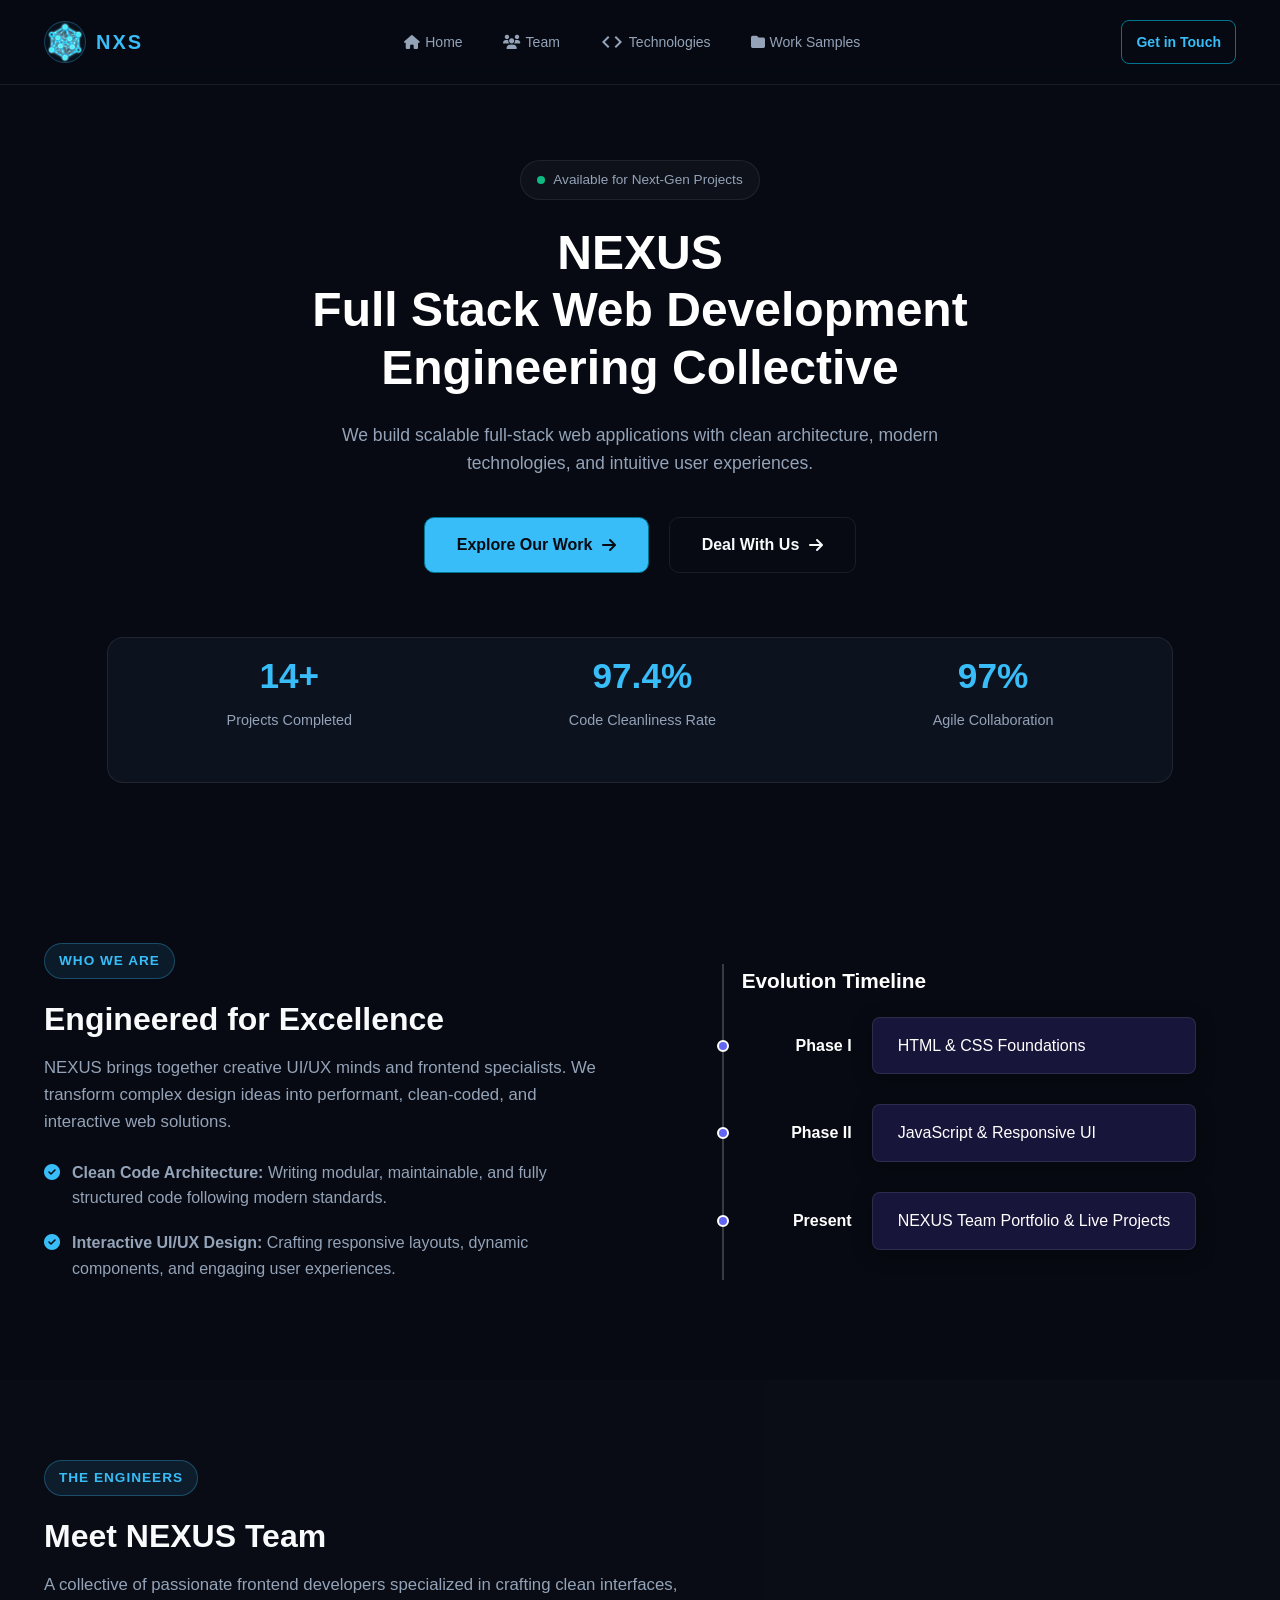
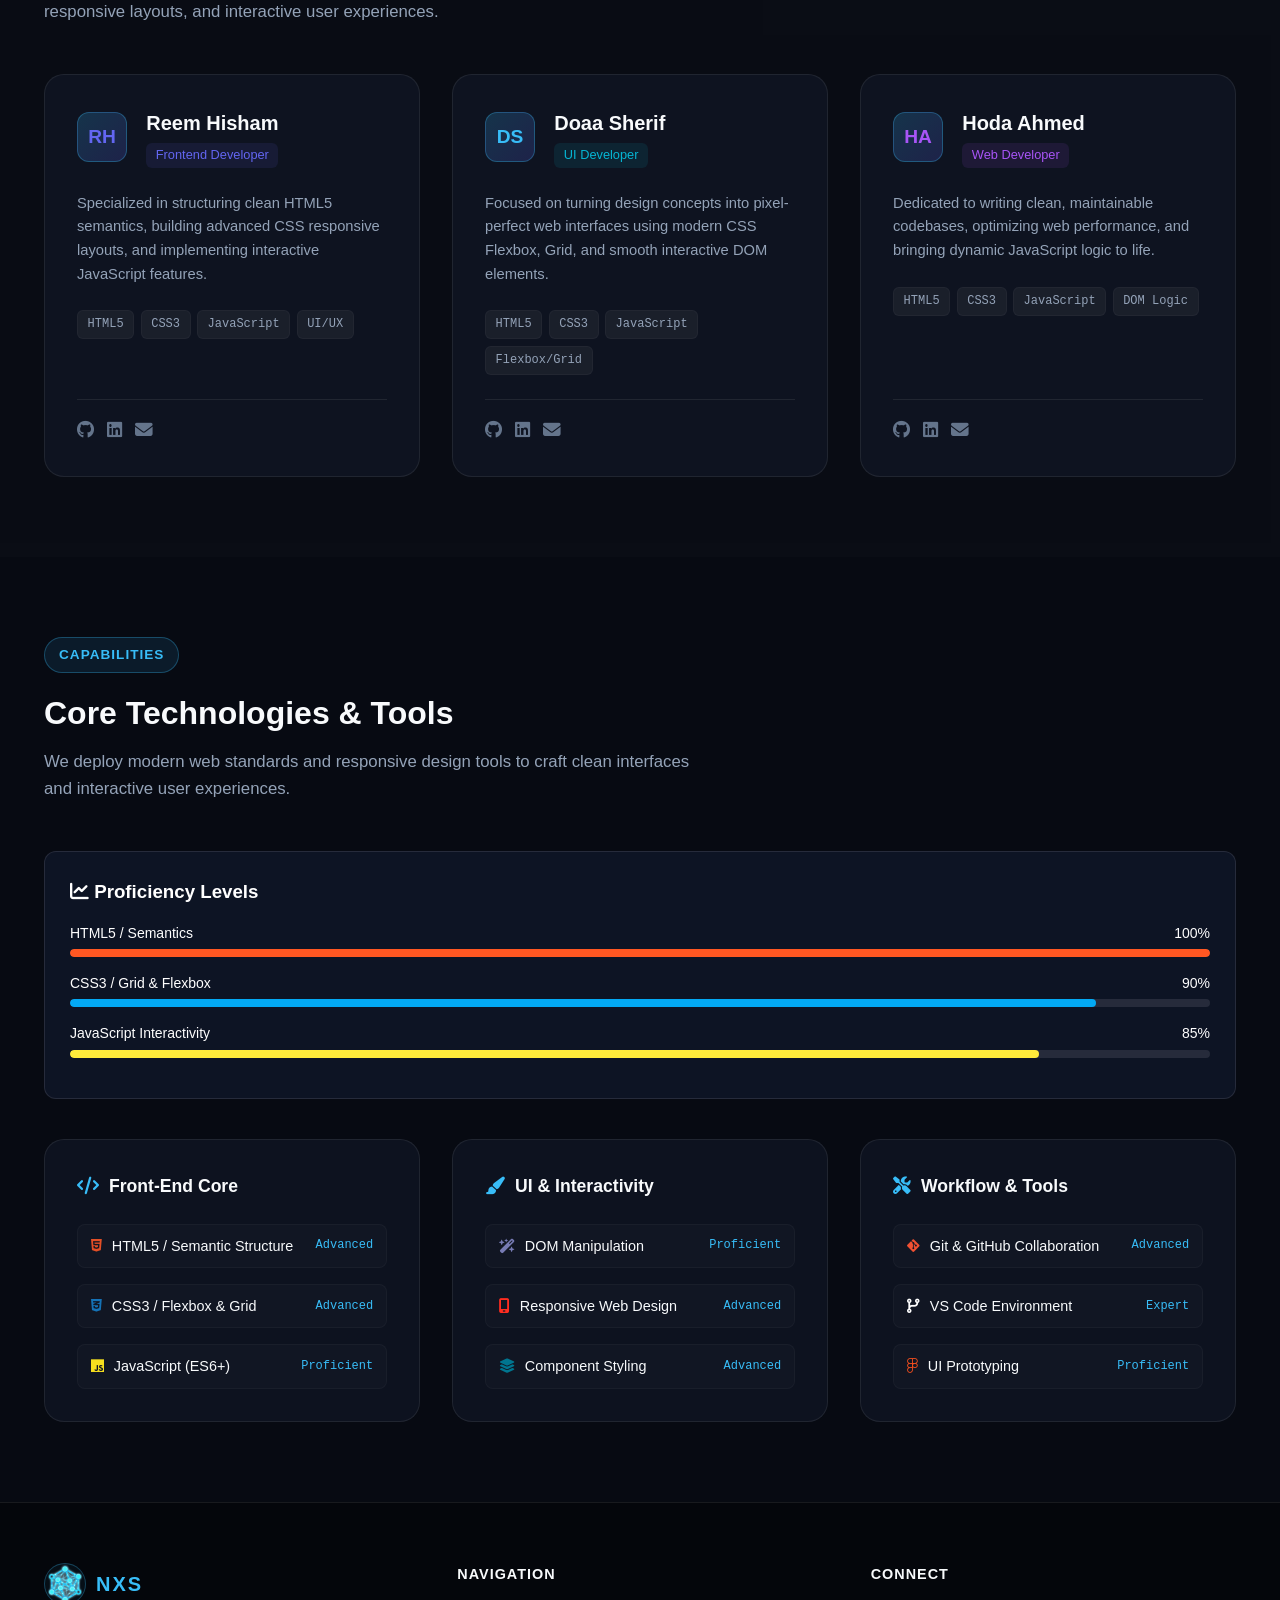
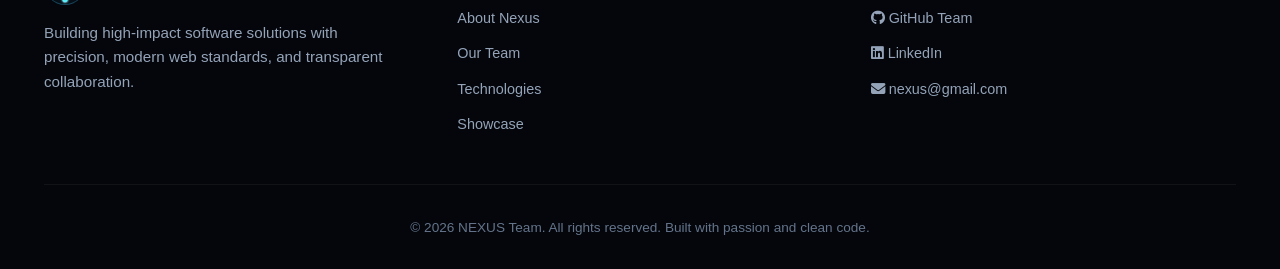
==== commit 9956b796: "index.html" ====
--- a/index.html
+++ b/index.html
@@ -2,16 +2,14 @@
 <html lang="en">
 
 <head>
+  <meta charset="UTF-8">
+  <meta name="viewport" content="width=device-width, initial-scale=1.0">
   <meta name="description"
     content="NEXUS is a full-stack web development team building scalable web applications, modern websites, management systems, and intuitive digital experiences.">
-
   <meta name="keywords"
     content="NEXUS, web development, full stack, web applications, websites, JavaScript, React, Node.js, software development">
-
   <meta name="author" content="NEXUS Team">
-
   <meta name="robots" content="index, follow">
-
   <meta name="theme-color" content="#080b12">
 
   <meta property="og:type" content="website">
@@ -39,7 +37,6 @@
 <body>
   <header>
     <div class="container nav-container">
-
       <div class="logo">
         <img src="logo.png" alt="NEXUS" class="logo-img">
         <span>NXS</span>
@@ -49,37 +46,36 @@
         <i class="fa-solid fa-bars"></i>
       </button>
 
-      <nav class="nav-links">
-
-        <a href="index.html">
-          <i class="fa-solid fa-house"></i>
-          Home
-        </a>
-
-        <a href="index.html#team">
-          <i class="fa-solid fa-users"></i>
-          Team
-        </a>
-
-        <a href="index.html#tech">
-          <span class="material-symbols-outlined">code</span>
-          Technologies
-        </a>
-
-        <a href="portfolio.html">
-          <i class="fa-solid fa-folder"></i>
-          Work Samples
-        </a>
-
-      </nav>
-
-      <a href="contact.html" class="cta-btn-nav">
-        Get in Touch
+    <nav class="nav-links">
+
+      <a href="index.html">
+        <i class="fa-solid fa-house"></i>
+        Home
       </a>
 
+      <a href="index.html#team">
+        <i class="fa-solid fa-users"></i>
+        Team
+      </a>
+
+      <a href="index.html#tech">
+        <span class="material-symbols-outlined">code</span>
+        Technologies
+      </a>
+
+      <a href="portfolio.html">
+        <i class="fa-solid fa-folder"></i>
+        Work Samples
+      </a>
+
+    </nav>
+
+      <a href="contact.html" class="cta-btn-nav">Get in Touch</a>
     </div>
   </header>
-  <main id="#home">
+
+  <main id="home">
+    <!-- Hero -->
     <section class="hero reveal-element">
       <div class="container">
         <div class="hero-badge">
@@ -87,7 +83,7 @@
           <span>Available for Next-Gen Projects</span>
         </div>
         <h1>
-          <span style="color: #38bdf8;">NEXUS</span><br>
+          <span class="hero-title-highlight">NEXUS</span><br>
           <span class="gradient-text">Full Stack Web Development</span><br>
           <span class="gradient-text">Engineering Collective</span>
         </h1>
@@ -103,7 +99,6 @@
           <a href="contact.html" class="btn-secondary">
             <span>Deal With Us</span>
             <i class="fa-solid fa-arrow-right"></i>
-
           </a>
         </div>
         <article class="hero-stats">
@@ -123,6 +118,7 @@
       </div>
     </section>
 
+    <!-- About -->
     <section class="about reveal-element" id="about">
       <div class="container">
         <div class="about-grid">
@@ -147,29 +143,30 @@
             </ul>
           </div>
 
-          <div class="timeline-container reveal-element">
+          <!-- Timeline -->
+          <div class="timeline-container">
             <h3>Evolution Timeline</h3>
             <div class="timeline-item">
+              <span class="timeline-year">Phase I</span>
               <div class="timeline-dot"></div>
-              <div class="timeline-year">Phase I</div>
               <div class="timeline-card">HTML & CSS Foundations</div>
             </div>
             <div class="timeline-item">
+              <span class="timeline-year">Phase II</span>
               <div class="timeline-dot"></div>
-              <div class="timeline-year">Phase II</div>
               <div class="timeline-card">JavaScript & Responsive UI</div>
             </div>
             <div class="timeline-item">
+              <span class="timeline-year">Present</span>
               <div class="timeline-dot"></div>
-              <div class="timeline-year">Present</div>
               <div class="timeline-card">NEXUS Team Portfolio & Live Projects</div>
             </div>
           </div>
-
         </div>
       </div>
     </section>
 
+    <!-- Team Section -->
     <section class="team reveal-element" id="team">
       <div class="container">
         <span class="section-tag">The Engineers</span>
@@ -202,13 +199,13 @@
               <div class="social-links">
                 <a href="https://github.com/ReemHisham55" target="_blank" title="GitHub"><i
                     class="fa-brands fa-github"></i></a>
-                <a href="https://www.linkedin.com/in/reem-hisham-183437289?utm_source=share_via&utm_content=profile&utm_medium=member_android"
-                  title="LinkedIn" target="_blank"><i class="fa-brands fa-linkedin"></i></a>
+                <a href="#" title="LinkedIn" target="_blank"><i class="fa-brands fa-linkedin"></i></a>
                 <a href="mailto:reemhishem@gmail.com" target="_blank" title="Email"><i
                     class="fa-solid fa-envelope"></i></a>
               </div>
             </div>
           </article>
+
           <article class="member-card" data-role="frontend">
             <div>
               <div class="member-header">
@@ -233,12 +230,12 @@
               <div class="social-links">
                 <a href="https://github.com/Doaa5678" target="_blank" title="GitHub"><i
                     class="fa-brands fa-github"></i></a>
-                <a href="https://www.linkedin.com/" target="_blank" title="LinkedIn"><i
-                    class="fa-brands fa-linkedin"></i></a>
-                <a href="mailto:Doaa@gmail.com" target="_blank" title="Email"><i class="fa-solid fa-envelope"></i></a>
+                <a href="#" target="_blank" title="LinkedIn"><i class="fa-brands fa-linkedin"></i></a>
+                <a href="#" target="_blank" title="Email"><i class="fa-solid fa-envelope"></i></a>
               </div>
             </div>
           </article>
+
           <article class="member-card" data-role="frontend">
             <div>
               <div class="member-header">
@@ -261,11 +258,9 @@
             </div>
             <div class="member-footer">
               <div class="social-links">
-                <a href="https://github.com/" title="GitHub" target="_blank"><i class="fa-brands fa-github"></i></a>
-                <a href="https://www.linkedin.com/in/hoda-ahmed-909a07430?utm_source=share_via&utm_content=profile&utm_medium=member_android"
-                  title="LinkedIn" target="_blank"><i class="fa-brands fa-linkedin"></i></a>
-                <a href="mailto:hodaahmed3628@gmail.com" title="Email" target="_blank"><i
-                    class="fa-solid fa-envelope"></i></a>
+                <a href="#" title="GitHub" target="_blank"><i class="fa-brands fa-github"></i></a>
+                <a href="#" title="LinkedIn" target="_blank"><i class="fa-brands fa-linkedin"></i></a>
+                <a href="#" title="Email" target="_blank"><i class="fa-solid fa-envelope"></i></a>
               </div>
             </div>
           </article>
@@ -273,99 +268,33 @@
       </div>
     </section>
 
+    <!-- Tech stack -->
     <section class="tech-stack reveal-element" id="tech">
       <div class="container">
         <span class="section-tag">Capabilities</span>
         <h2 class="section-title">Core Technologies & Tools</h2>
         <p class="section-subtitle">We deploy modern web standards and responsive design tools to craft clean interfaces
           and interactive user experiences.</p>
-        <article class="aboutUs">
-          <div class="skills-box">
-            <h3><i class="fa-solid fa-chart-line"></i> Proficiency Levels</h3>
-
-            <div class="skill-bar-item">
-              <div class="skill-info"><span>HTML5 </span><span>100%</span></div>
-              <div class="progress-line"><span class="progress-html" data-width="100%"></span></div>
-            </div>
-
-            <div class="skill-bar-item">
-              <div class="skill-info"><span>CSS3 </span><span>90%</span></div>
-              <div class="progress-line"><span class="progress-css" data-width="90%"></span></div>
-            </div>
-
-            <div class="skill-bar-item">
-              <div class="skill-info"><span>JavaScript </span><span>85%</span></div>
-              <div class="progress-line"><span class="progress-js" data-width="85%"></span></div>
-            </div>
-            <div class="skill-bar-item">
-              <div class="skill-info"><span>Next js </span><span>70%</span></div>
-              <div class="progress-line"><span class="progress-next" data-width="70%"></span></div>
-            </div>
-            <div class="skill-bar-item">
-              <div class="skill-info"><span>Tawilwind CSS </span><span>90%</span></div>
-              <div class="progress-line"><span class="progress-tail" data-width="90%"></span></div>
-            </div>
-            <div class="skill-bar-item">
-              <div class="skill-info"><span>Bootstrab CSS </span><span>80%</span></div>
-              <div class="progress-line"><span class="progress-boot" data-width="80%"></span></div>
-            </div>
-          </div>
-          <div class="editor-window">
-
-            <div class="window-header">
-              <div class="window-controls">
-                <span class="dot red"></span>
-                <span class="dot yellow"></span>
-                <span class="dot green"></span>
-              </div>
-              <div class="window-title">nexus.js - NEXUS Frontend</div>
-            </div>
-
-            <div class="tabs-bar">
-              <div class="tab active">nexus.js</div>
-              <div class="tab">styles.css</div>
-              <div class="tab">index.html</div>
-            </div>
-
-
-            <div class="editor-body">
-              <div class="line-numbers">
-                <span>1</span><span>2</span><span>3</span><span>4</span><span>5</span>
-                <span>6</span><span>7</span><span>8</span><span>9</span><span>10</span>
-                <span>11</span><span>12</span><span>13</span><span>14</span><span>15</span><span>16</span>
-              </div>
-              <div class="code-area">
-                <pre><code><span class="keyword">const</span> <span class="variable">nexus</span> <span class="operator">=</span> {
-  <span class="property">name</span>: <span class="string">"NEXUS Team"</span>,
-  <span class="property">year</span>: <span class="number">2026</span>,
-  <span class="property">members</span>: <span class="number">3</span>,
-  <span class="property">stack</span>: [
-    <span class="string">"HTML5"</span>, <span class="string">"CSS3"</span>,
-    <span class="string">"JavaScript"</span>, <span class="string">"Vercel"</span>
-  ],
-  <span class="property">mission</span>: <span class="string">"Build the web"</span>,
-  <span class="property">deploy</span>: <span class="keyword">async</span> () <span class="operator">=&gt;</span> {
-    <span class="keyword">await</span> <span class="variable">vercel</span>.<span class="function">push</span>()
-  },
-};
-<span class="comment">// 🚀 Deploying to production...</span>
-<span class="cursor"></span></code></pre>
-              </div>
-            </div>
-
-
-            <div class="status-bar">
-              <div class="status-left">
-                <span>&#10095; main</span>
-                <span>Ln 15, Col 1</span>
-              </div>
-              <div class="status-right">
-                <span>JavaScript</span>
-                <span>&#10003; 0 errors</span>
-              </div>
-            </div>
-          </div>
-        </article>
+
+        <!-- Skills Box -->
+        <div class="skills-box">
+          <h3><i class="fa-solid fa-chart-line"></i> Proficiency Levels</h3>
+
+          <div class="skill-bar-item">
+            <div class="skill-info"><span>HTML5 / Semantics</span><span>100%</span></div>
+            <div class="progress-line"><span class="progress-html" data-width="100%"></span></div>
+          </div>
+
+          <div class="skill-bar-item">
+            <div class="skill-info"><span>CSS3 / Grid & Flexbox</span><span>90%</span></div>
+            <div class="progress-line"><span class="progress-css" data-width="90%"></span></div>
+          </div>
+
+          <div class="skill-bar-item">
+            <div class="skill-info"><span>JavaScript Interactivity</span><span>85%</span></div>
+            <div class="progress-line"><span class="progress-js" data-width="85%"></span></div>
+          </div>
+        </div>
 
         <div class="tech-categories">
           <div class="tech-card">
@@ -422,10 +351,7 @@
           </div>
         </div>
       </div>
-
     </section>
-
-
   </main>
 
   <footer class="reveal-element">
@@ -451,9 +377,8 @@
         <div>
           <h4 class="footer-title">Connect</h4>
           <ul class="footer-links">
-            <li><a href="https://github.com"><i class="fa-brands fa-github" target="_blank"></i> GitHub Team</a></li>
-            <li><a href="https://www.linkedin.com/company/nexus-dev"><i class="fa-brands fa-linkedin"
-                  target="_blank"></i> LinkedIn</a></li>
+            <li><a href="#" target="_blank"><i class="fa-brands fa-github"></i> GitHub Team</a></li>
+            <li><a href="#" target="_blank"><i class="fa-brands fa-linkedin"></i> LinkedIn</a></li>
             <li><a href="mailto:nexus@gmail.com" target="_blank"><i class="fa-solid fa-envelope"></i>
                 nexus@gmail.com</a></li>
           </ul>
@@ -464,9 +389,7 @@
       </div>
     </div>
   </footer>
-  <button id="theme-toggle" class="floating-theme-btn" aria-label="Toggle theme">
-    <i class="fa-solid fa-moon" id="theme-icon"></i>
-  </button>
+
   <script src="index.js"></script>
 </body>
 
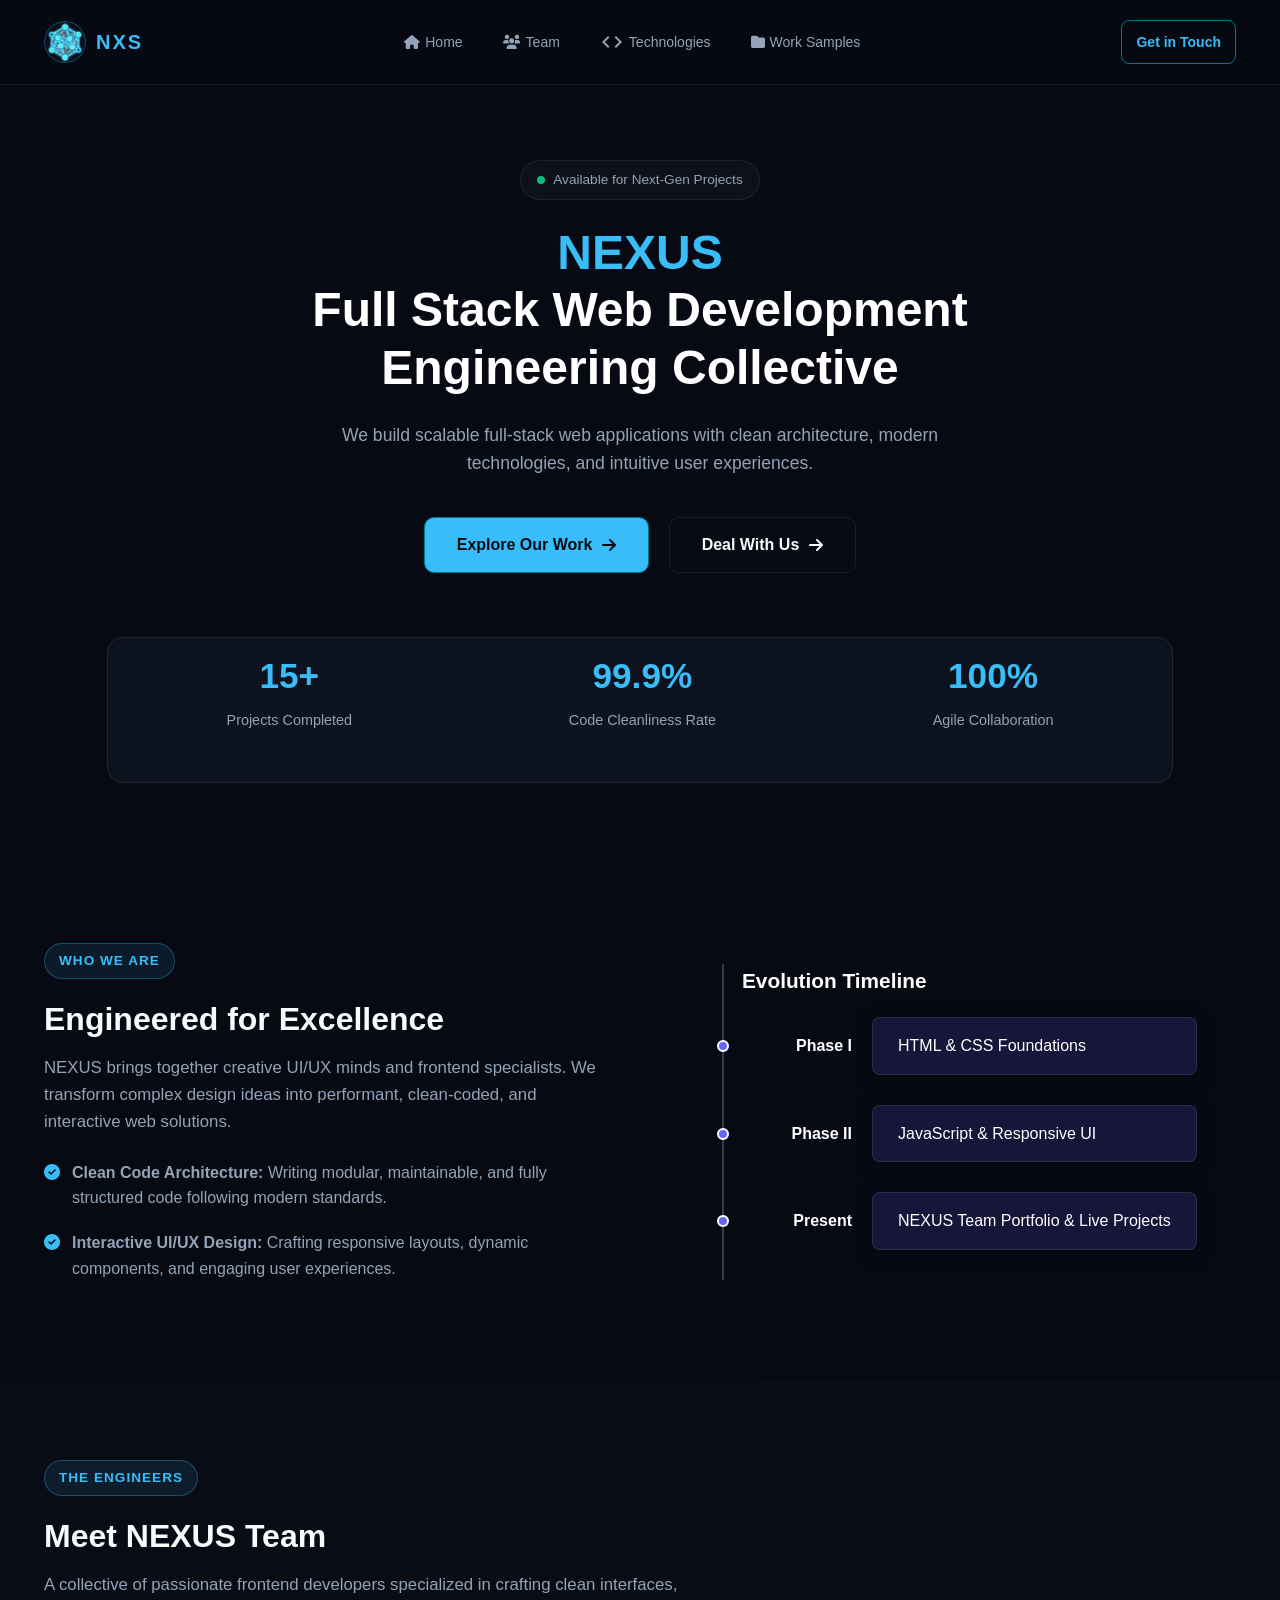
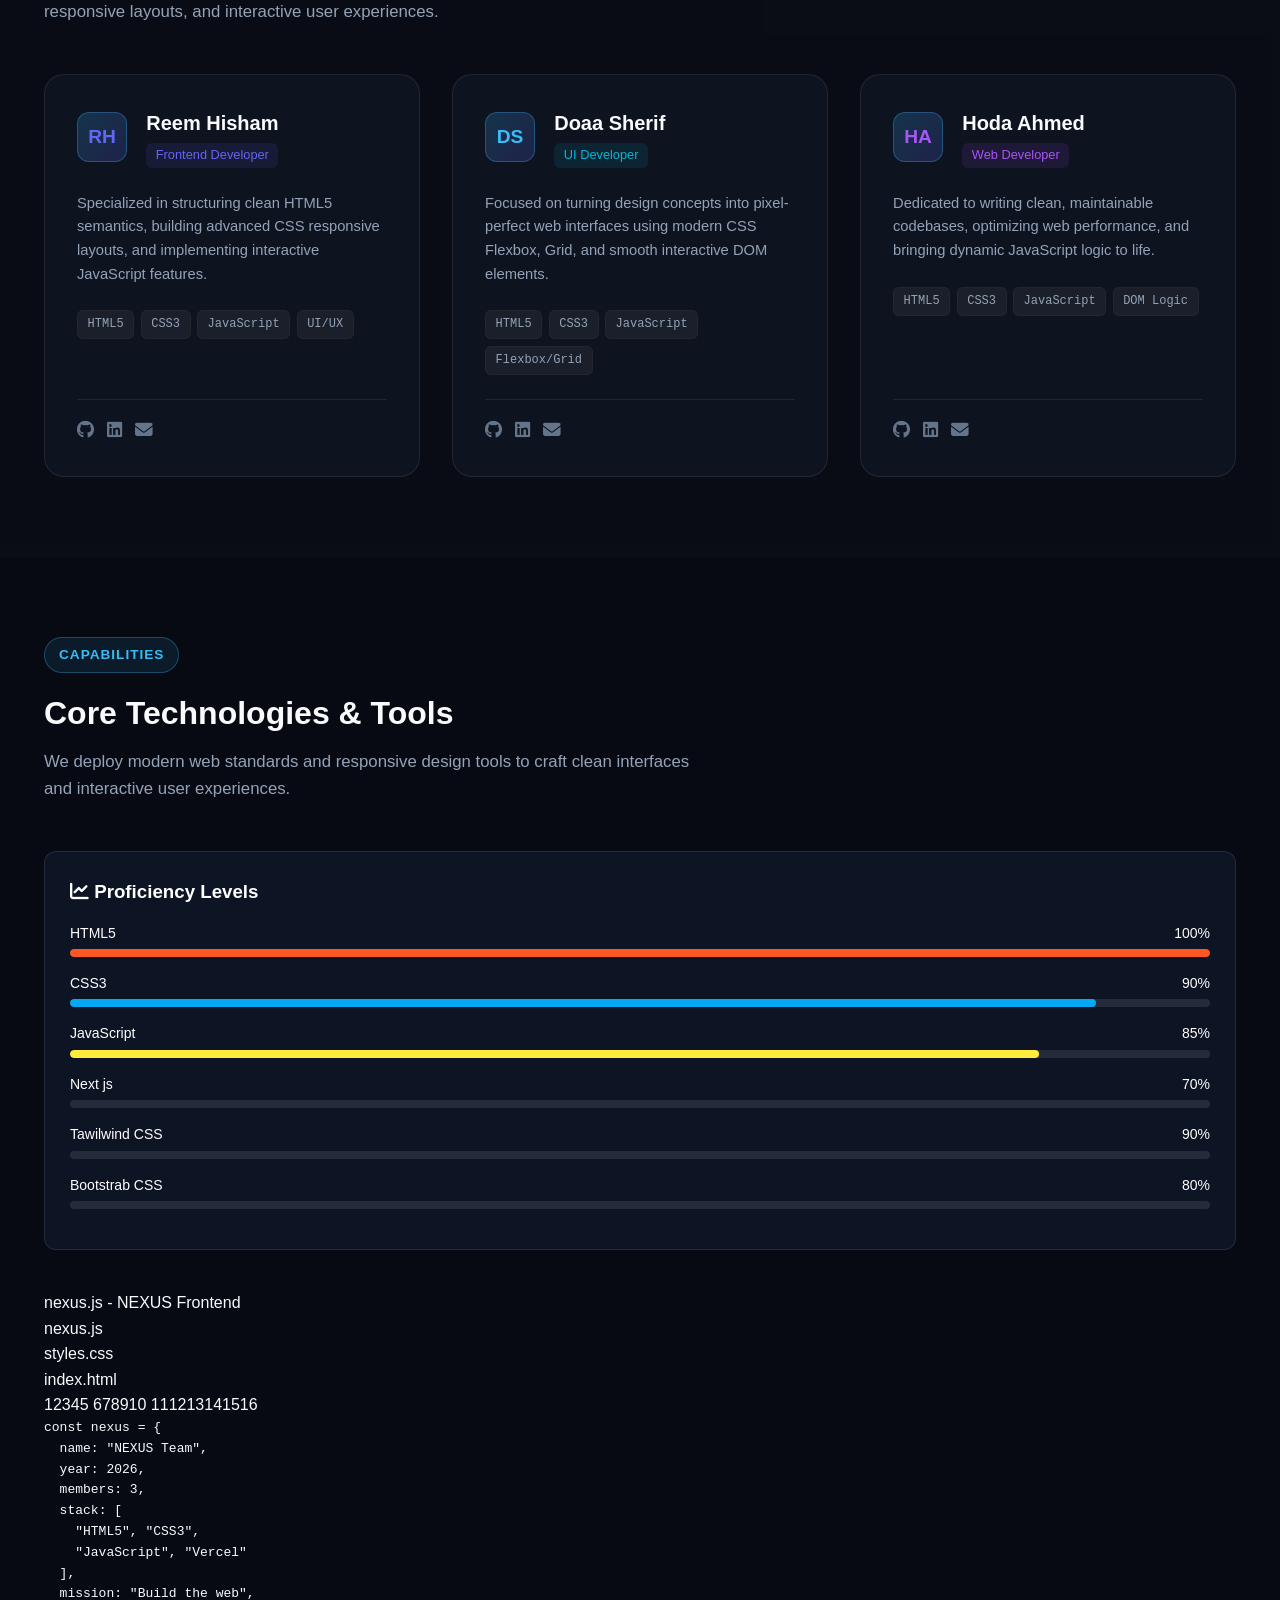
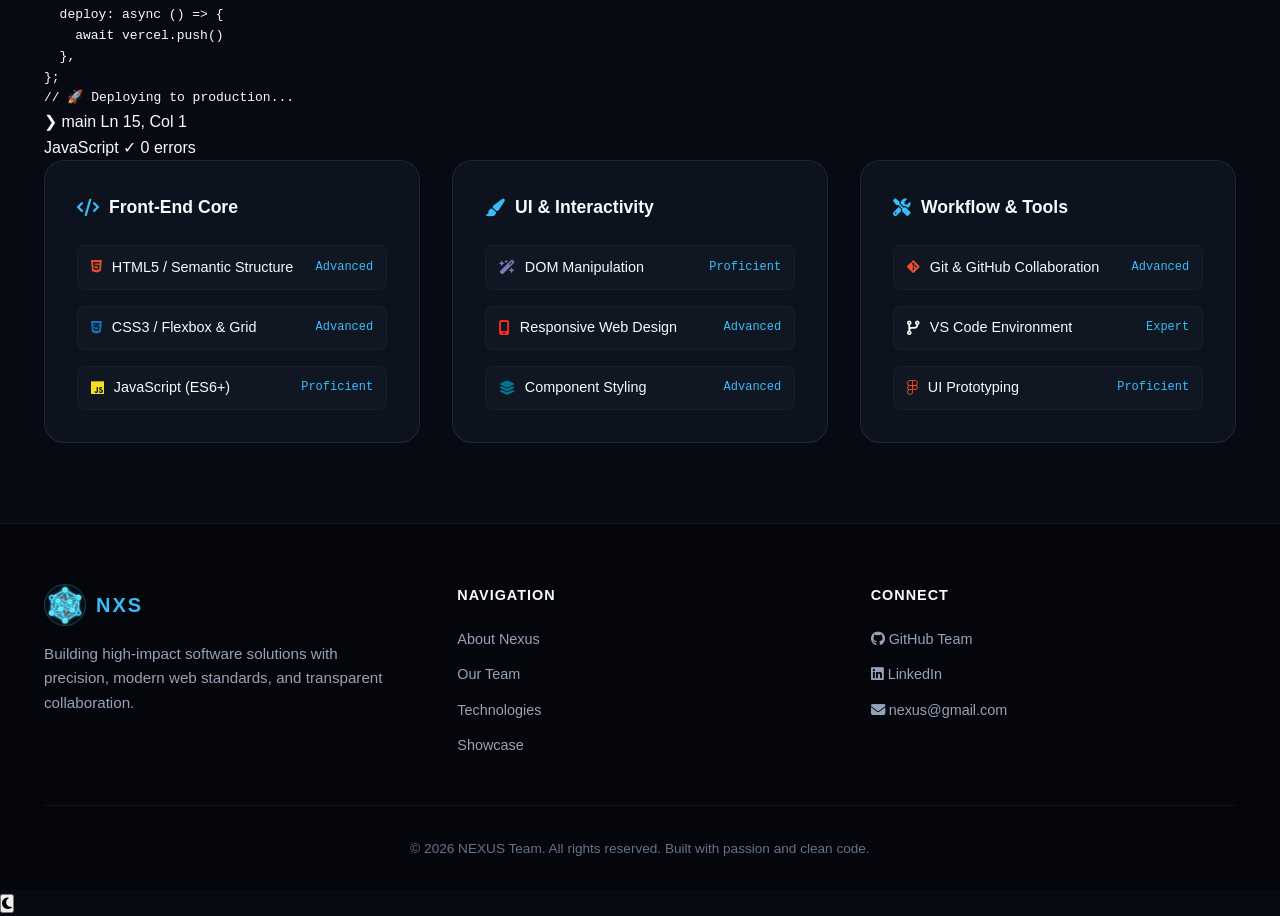
==== commit 325d62c4: "index.html" ====
--- a/index.html
+++ b/index.html
@@ -2,14 +2,16 @@
 <html lang="en">
 
 <head>
-  <meta charset="UTF-8">
-  <meta name="viewport" content="width=device-width, initial-scale=1.0">
   <meta name="description"
     content="NEXUS is a full-stack web development team building scalable web applications, modern websites, management systems, and intuitive digital experiences.">
+
   <meta name="keywords"
     content="NEXUS, web development, full stack, web applications, websites, JavaScript, React, Node.js, software development">
+
   <meta name="author" content="NEXUS Team">
+
   <meta name="robots" content="index, follow">
+
   <meta name="theme-color" content="#080b12">
 
   <meta property="og:type" content="website">
@@ -37,6 +39,7 @@
 <body>
   <header>
     <div class="container nav-container">
+
       <div class="logo">
         <img src="logo.png" alt="NEXUS" class="logo-img">
         <span>NXS</span>
@@ -46,36 +49,37 @@
         <i class="fa-solid fa-bars"></i>
       </button>
 
-    <nav class="nav-links">
-
-      <a href="index.html">
-        <i class="fa-solid fa-house"></i>
-        Home
+      <nav class="nav-links">
+
+        <a href="index.html">
+          <i class="fa-solid fa-house"></i>
+          Home
+        </a>
+
+        <a href="index.html#team">
+          <i class="fa-solid fa-users"></i>
+          Team
+        </a>
+
+        <a href="index.html#tech">
+          <span class="material-symbols-outlined">code</span>
+          Technologies
+        </a>
+
+        <a href="portfolio.html">
+          <i class="fa-solid fa-folder"></i>
+          Work Samples
+        </a>
+
+      </nav>
+
+      <a href="contact.html" class="cta-btn-nav">
+        Get in Touch
       </a>
 
-      <a href="index.html#team">
-        <i class="fa-solid fa-users"></i>
-        Team
-      </a>
-
-      <a href="index.html#tech">
-        <span class="material-symbols-outlined">code</span>
-        Technologies
-      </a>
-
-      <a href="portfolio.html">
-        <i class="fa-solid fa-folder"></i>
-        Work Samples
-      </a>
-
-    </nav>
-
-      <a href="contact.html" class="cta-btn-nav">Get in Touch</a>
     </div>
   </header>
-
-  <main id="home">
-    <!-- Hero -->
+  <main id="#home">
     <section class="hero reveal-element">
       <div class="container">
         <div class="hero-badge">
@@ -83,7 +87,7 @@
           <span>Available for Next-Gen Projects</span>
         </div>
         <h1>
-          <span class="hero-title-highlight">NEXUS</span><br>
+          <span style="color: #38bdf8;">NEXUS</span><br>
           <span class="gradient-text">Full Stack Web Development</span><br>
           <span class="gradient-text">Engineering Collective</span>
         </h1>
@@ -99,6 +103,7 @@
           <a href="contact.html" class="btn-secondary">
             <span>Deal With Us</span>
             <i class="fa-solid fa-arrow-right"></i>
+
           </a>
         </div>
         <article class="hero-stats">
@@ -118,7 +123,6 @@
       </div>
     </section>
 
-    <!-- About -->
     <section class="about reveal-element" id="about">
       <div class="container">
         <div class="about-grid">
@@ -143,30 +147,29 @@
             </ul>
           </div>
 
-          <!-- Timeline -->
-          <div class="timeline-container">
+          <div class="timeline-container reveal-element">
             <h3>Evolution Timeline</h3>
             <div class="timeline-item">
-              <span class="timeline-year">Phase I</span>
               <div class="timeline-dot"></div>
+              <div class="timeline-year">Phase I</div>
               <div class="timeline-card">HTML & CSS Foundations</div>
             </div>
             <div class="timeline-item">
-              <span class="timeline-year">Phase II</span>
               <div class="timeline-dot"></div>
+              <div class="timeline-year">Phase II</div>
               <div class="timeline-card">JavaScript & Responsive UI</div>
             </div>
             <div class="timeline-item">
-              <span class="timeline-year">Present</span>
               <div class="timeline-dot"></div>
+              <div class="timeline-year">Present</div>
               <div class="timeline-card">NEXUS Team Portfolio & Live Projects</div>
             </div>
           </div>
+
         </div>
       </div>
     </section>
 
-    <!-- Team Section -->
     <section class="team reveal-element" id="team">
       <div class="container">
         <span class="section-tag">The Engineers</span>
@@ -199,13 +202,13 @@
               <div class="social-links">
                 <a href="https://github.com/ReemHisham55" target="_blank" title="GitHub"><i
                     class="fa-brands fa-github"></i></a>
-                <a href="#" title="LinkedIn" target="_blank"><i class="fa-brands fa-linkedin"></i></a>
+                <a href="https://www.linkedin.com/in/reem-hisham-183437289?utm_source=share_via&utm_content=profile&utm_medium=member_android"
+                  title="LinkedIn" target="_blank"><i class="fa-brands fa-linkedin"></i></a>
                 <a href="mailto:reemhishem@gmail.com" target="_blank" title="Email"><i
                     class="fa-solid fa-envelope"></i></a>
               </div>
             </div>
           </article>
-
           <article class="member-card" data-role="frontend">
             <div>
               <div class="member-header">
@@ -230,12 +233,12 @@
               <div class="social-links">
                 <a href="https://github.com/Doaa5678" target="_blank" title="GitHub"><i
                     class="fa-brands fa-github"></i></a>
-                <a href="#" target="_blank" title="LinkedIn"><i class="fa-brands fa-linkedin"></i></a>
-                <a href="#" target="_blank" title="Email"><i class="fa-solid fa-envelope"></i></a>
+                <a href="https://www.linkedin.com/" target="_blank" title="LinkedIn"><i
+                    class="fa-brands fa-linkedin"></i></a>
+                <a href="mailto:Doaa@gmail.com" target="_blank" title="Email"><i class="fa-solid fa-envelope"></i></a>
               </div>
             </div>
           </article>
-
           <article class="member-card" data-role="frontend">
             <div>
               <div class="member-header">
@@ -258,9 +261,11 @@
             </div>
             <div class="member-footer">
               <div class="social-links">
-                <a href="#" title="GitHub" target="_blank"><i class="fa-brands fa-github"></i></a>
-                <a href="#" title="LinkedIn" target="_blank"><i class="fa-brands fa-linkedin"></i></a>
-                <a href="#" title="Email" target="_blank"><i class="fa-solid fa-envelope"></i></a>
+                <a href="https://github.com/" title="GitHub" target="_blank"><i class="fa-brands fa-github"></i></a>
+                <a href="https://www.linkedin.com/in/hoda-ahmed-909a07430?utm_source=share_via&utm_content=profile&utm_medium=member_android"
+                  title="LinkedIn" target="_blank"><i class="fa-brands fa-linkedin"></i></a>
+                <a href="mailto:hodaahmed3628@gmail.com" title="Email" target="_blank"><i
+                    class="fa-solid fa-envelope"></i></a>
               </div>
             </div>
           </article>
@@ -268,33 +273,99 @@
       </div>
     </section>
 
-    <!-- Tech stack -->
     <section class="tech-stack reveal-element" id="tech">
       <div class="container">
         <span class="section-tag">Capabilities</span>
         <h2 class="section-title">Core Technologies & Tools</h2>
         <p class="section-subtitle">We deploy modern web standards and responsive design tools to craft clean interfaces
           and interactive user experiences.</p>
-
-        <!-- Skills Box -->
-        <div class="skills-box">
-          <h3><i class="fa-solid fa-chart-line"></i> Proficiency Levels</h3>
-
-          <div class="skill-bar-item">
-            <div class="skill-info"><span>HTML5 / Semantics</span><span>100%</span></div>
-            <div class="progress-line"><span class="progress-html" data-width="100%"></span></div>
-          </div>
-
-          <div class="skill-bar-item">
-            <div class="skill-info"><span>CSS3 / Grid & Flexbox</span><span>90%</span></div>
-            <div class="progress-line"><span class="progress-css" data-width="90%"></span></div>
-          </div>
-
-          <div class="skill-bar-item">
-            <div class="skill-info"><span>JavaScript Interactivity</span><span>85%</span></div>
-            <div class="progress-line"><span class="progress-js" data-width="85%"></span></div>
-          </div>
-        </div>
+        <article class="aboutUs">
+          <div class="skills-box">
+            <h3><i class="fa-solid fa-chart-line"></i> Proficiency Levels</h3>
+
+            <div class="skill-bar-item">
+              <div class="skill-info"><span>HTML5 </span><span>100%</span></div>
+              <div class="progress-line"><span class="progress-html" data-width="100%"></span></div>
+            </div>
+
+            <div class="skill-bar-item">
+              <div class="skill-info"><span>CSS3 </span><span>90%</span></div>
+              <div class="progress-line"><span class="progress-css" data-width="90%"></span></div>
+            </div>
+
+            <div class="skill-bar-item">
+              <div class="skill-info"><span>JavaScript </span><span>85%</span></div>
+              <div class="progress-line"><span class="progress-js" data-width="85%"></span></div>
+            </div>
+            <div class="skill-bar-item">
+              <div class="skill-info"><span>Next js </span><span>70%</span></div>
+              <div class="progress-line"><span class="progress-next" data-width="70%"></span></div>
+            </div>
+            <div class="skill-bar-item">
+              <div class="skill-info"><span>Tawilwind CSS </span><span>90%</span></div>
+              <div class="progress-line"><span class="progress-tail" data-width="90%"></span></div>
+            </div>
+            <div class="skill-bar-item">
+              <div class="skill-info"><span>Bootstrab CSS </span><span>80%</span></div>
+              <div class="progress-line"><span class="progress-boot" data-width="80%"></span></div>
+            </div>
+          </div>
+          <div class="editor-window">
+
+            <div class="window-header">
+              <div class="window-controls">
+                <span class="dot red"></span>
+                <span class="dot yellow"></span>
+                <span class="dot green"></span>
+              </div>
+              <div class="window-title">nexus.js - NEXUS Frontend</div>
+            </div>
+
+            <div class="tabs-bar">
+              <div class="tab active">nexus.js</div>
+              <div class="tab">styles.css</div>
+              <div class="tab">index.html</div>
+            </div>
+
+
+            <div class="editor-body">
+              <div class="line-numbers">
+                <span>1</span><span>2</span><span>3</span><span>4</span><span>5</span>
+                <span>6</span><span>7</span><span>8</span><span>9</span><span>10</span>
+                <span>11</span><span>12</span><span>13</span><span>14</span><span>15</span><span>16</span>
+              </div>
+              <div class="code-area">
+                <pre><code><span class="keyword">const</span> <span class="variable">nexus</span> <span class="operator">=</span> {
+  <span class="property">name</span>: <span class="string">"NEXUS Team"</span>,
+  <span class="property">year</span>: <span class="number">2026</span>,
+  <span class="property">members</span>: <span class="number">3</span>,
+  <span class="property">stack</span>: [
+    <span class="string">"HTML5"</span>, <span class="string">"CSS3"</span>,
+    <span class="string">"JavaScript"</span>, <span class="string">"Vercel"</span>
+  ],
+  <span class="property">mission</span>: <span class="string">"Build the web"</span>,
+  <span class="property">deploy</span>: <span class="keyword">async</span> () <span class="operator">=&gt;</span> {
+    <span class="keyword">await</span> <span class="variable">vercel</span>.<span class="function">push</span>()
+  },
+};
+<span class="comment">// 🚀 Deploying to production...</span>
+<span class="cursor"></span></code></pre>
+              </div>
+            </div>
+
+
+            <div class="status-bar">
+              <div class="status-left">
+                <span>&#10095; main</span>
+                <span>Ln 15, Col 1</span>
+              </div>
+              <div class="status-right">
+                <span>JavaScript</span>
+                <span>&#10003; 0 errors</span>
+              </div>
+            </div>
+          </div>
+        </article>
 
         <div class="tech-categories">
           <div class="tech-card">
@@ -351,7 +422,10 @@
           </div>
         </div>
       </div>
+
     </section>
+
+
   </main>
 
   <footer class="reveal-element">
@@ -377,8 +451,9 @@
         <div>
           <h4 class="footer-title">Connect</h4>
           <ul class="footer-links">
-            <li><a href="#" target="_blank"><i class="fa-brands fa-github"></i> GitHub Team</a></li>
-            <li><a href="#" target="_blank"><i class="fa-brands fa-linkedin"></i> LinkedIn</a></li>
+            <li><a href="https://github.com"><i class="fa-brands fa-github" target="_blank"></i> GitHub Team</a></li>
+            <li><a href="https://www.linkedin.com/company/nexus-dev"><i class="fa-brands fa-linkedin"
+                  target="_blank"></i> LinkedIn</a></li>
             <li><a href="mailto:nexus@gmail.com" target="_blank"><i class="fa-solid fa-envelope"></i>
                 nexus@gmail.com</a></li>
           </ul>
@@ -389,7 +464,9 @@
       </div>
     </div>
   </footer>
-
+  <button id="theme-toggle" class="floating-theme-btn" aria-label="Toggle theme">
+    <i class="fa-solid fa-moon" id="theme-icon"></i>
+  </button>
   <script src="index.js"></script>
 </body>
 
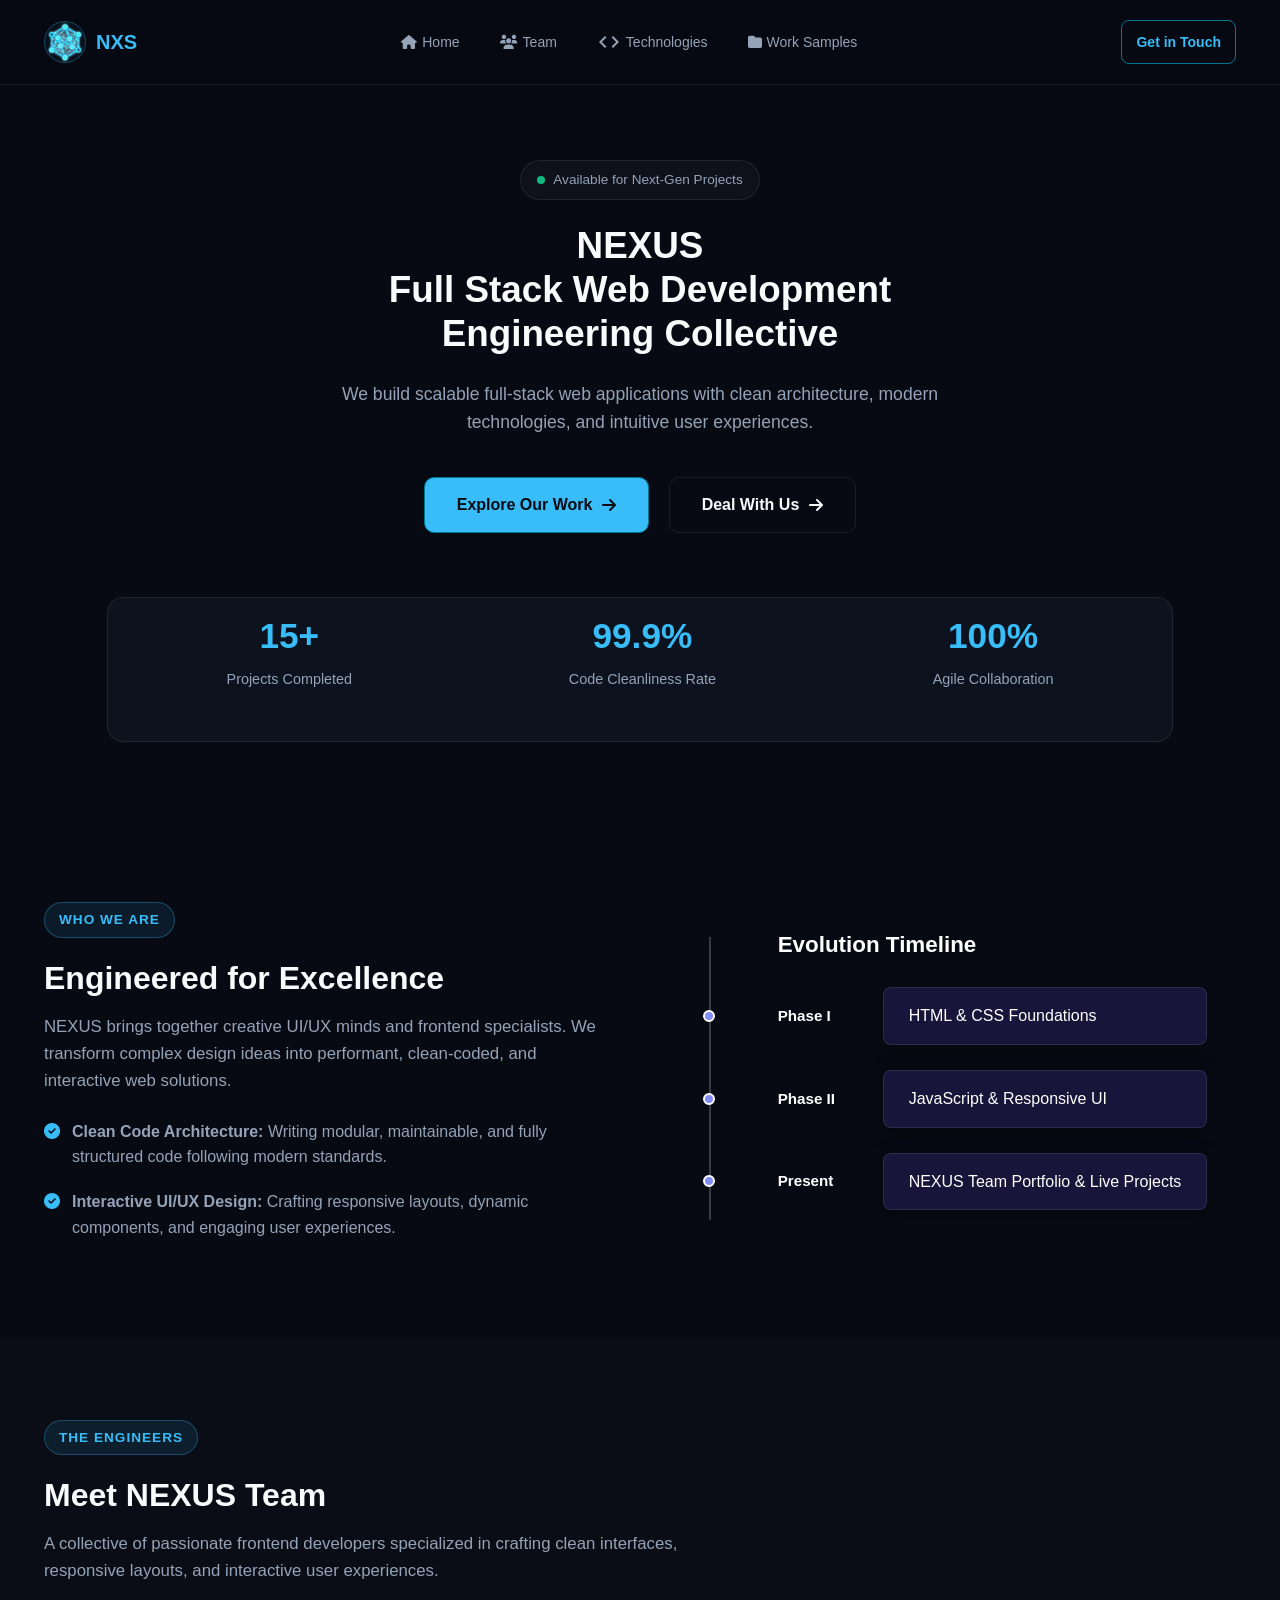
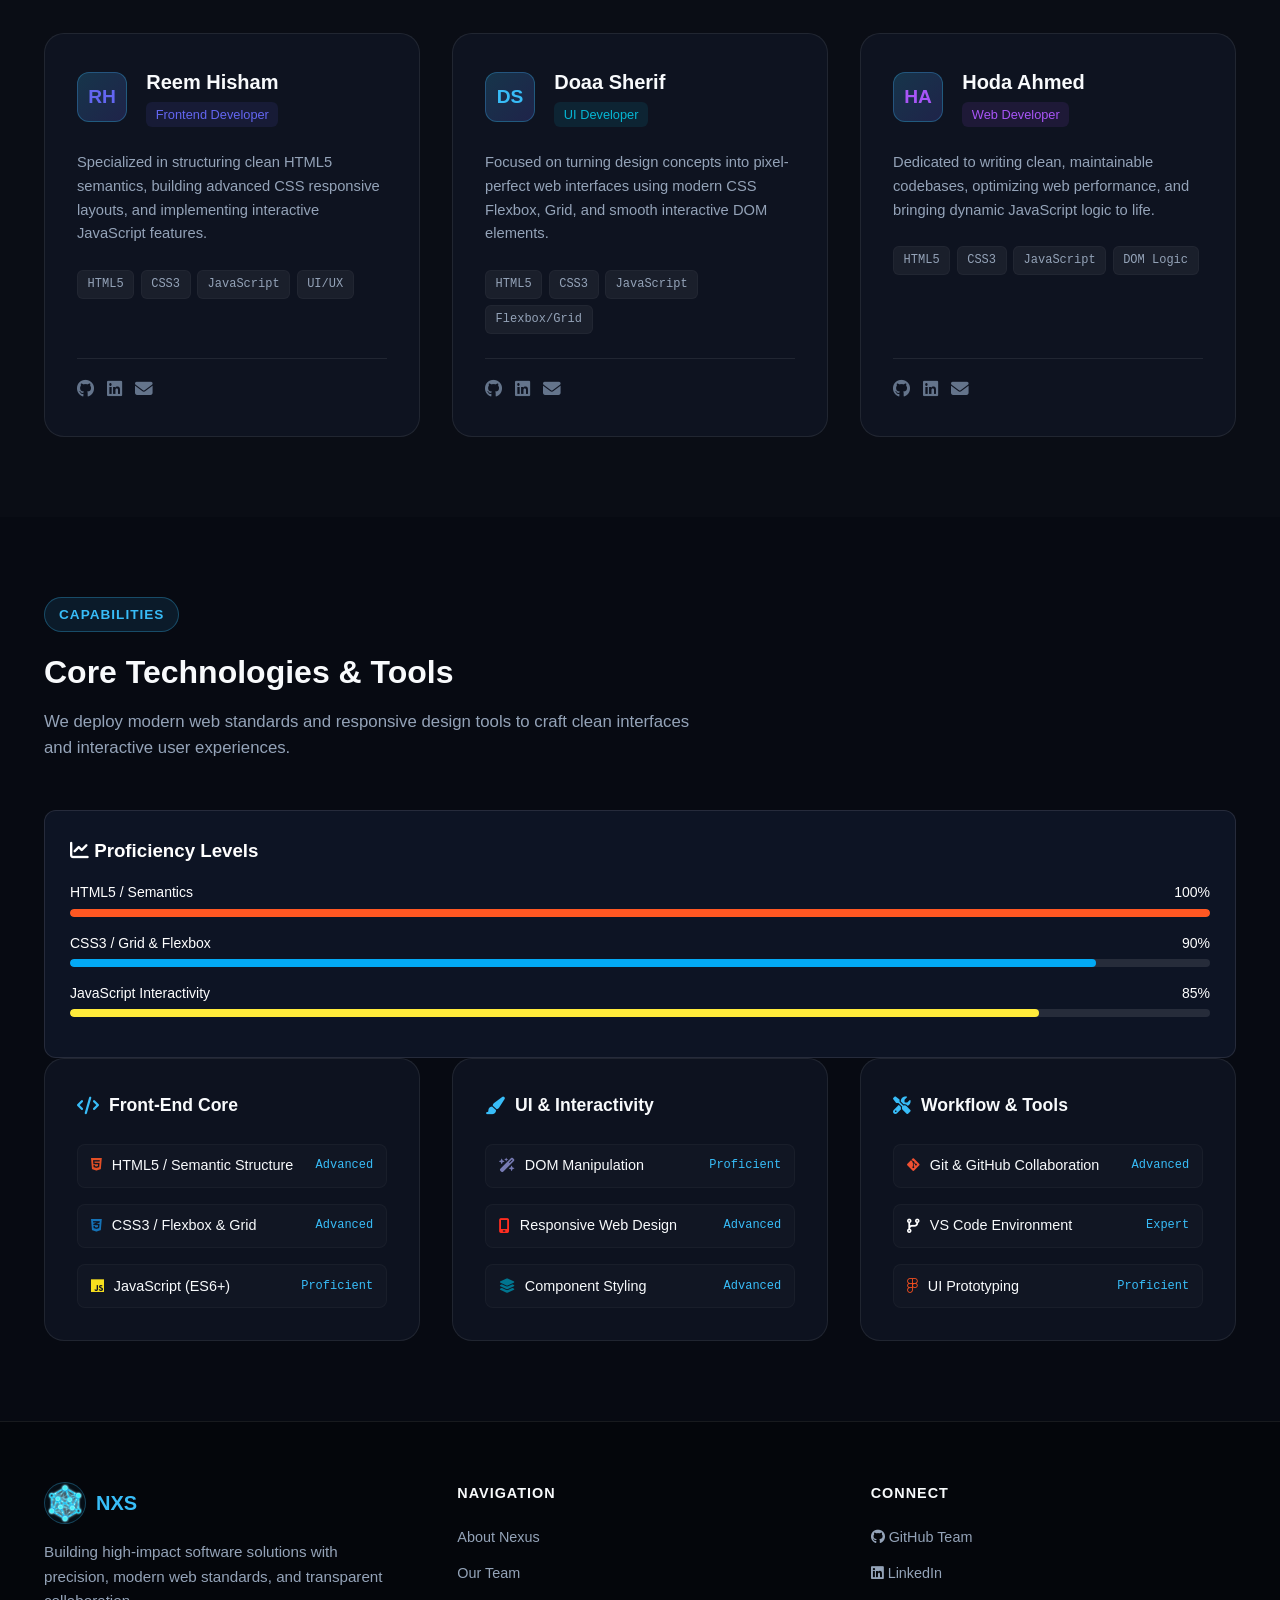
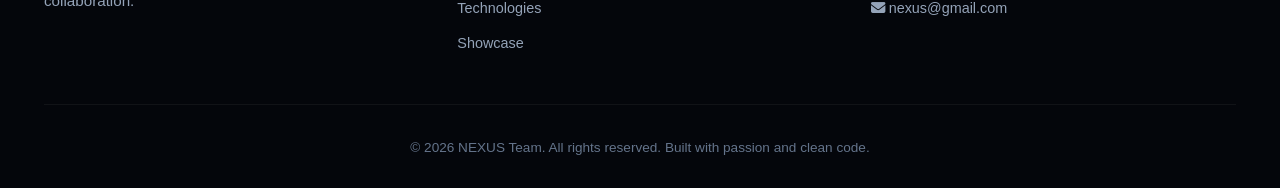
==== commit 115d3774: "index.html" ====
--- a/index.html
+++ b/index.html
@@ -2,16 +2,14 @@
 <html lang="en">
 
 <head>
+  <meta charset="UTF-8">
+  <meta name="viewport" content="width=device-width, initial-scale=1.0">
   <meta name="description"
     content="NEXUS is a full-stack web development team building scalable web applications, modern websites, management systems, and intuitive digital experiences.">
-
   <meta name="keywords"
     content="NEXUS, web development, full stack, web applications, websites, JavaScript, React, Node.js, software development">
-
   <meta name="author" content="NEXUS Team">
-
   <meta name="robots" content="index, follow">
-
   <meta name="theme-color" content="#080b12">
 
   <meta property="og:type" content="website">
@@ -39,7 +37,6 @@
 <body>
   <header>
     <div class="container nav-container">
-
       <div class="logo">
         <img src="logo.png" alt="NEXUS" class="logo-img">
         <span>NXS</span>
@@ -49,37 +46,36 @@
         <i class="fa-solid fa-bars"></i>
       </button>
 
-      <nav class="nav-links">
-
-        <a href="index.html">
-          <i class="fa-solid fa-house"></i>
-          Home
-        </a>
-
-        <a href="index.html#team">
-          <i class="fa-solid fa-users"></i>
-          Team
-        </a>
-
-        <a href="index.html#tech">
-          <span class="material-symbols-outlined">code</span>
-          Technologies
-        </a>
-
-        <a href="portfolio.html">
-          <i class="fa-solid fa-folder"></i>
-          Work Samples
-        </a>
-
-      </nav>
-
-      <a href="contact.html" class="cta-btn-nav">
-        Get in Touch
+    <nav class="nav-links">
+
+      <a href="index.html">
+        <i class="fa-solid fa-house"></i>
+        Home
       </a>
 
+      <a href="index.html#team">
+        <i class="fa-solid fa-users"></i>
+        Team
+      </a>
+
+      <a href="index.html#tech">
+        <span class="material-symbols-outlined">code</span>
+        Technologies
+      </a>
+
+      <a href="portfolio.html">
+        <i class="fa-solid fa-folder"></i>
+        Work Samples
+      </a>
+
+    </nav>
+
+      <a href="contact.html" class="cta-btn-nav">Get in Touch</a>
     </div>
   </header>
-  <main id="#home">
+
+  <main id="home">
+    <!-- Hero -->
     <section class="hero reveal-element">
       <div class="container">
         <div class="hero-badge">
@@ -87,7 +83,7 @@
           <span>Available for Next-Gen Projects</span>
         </div>
         <h1>
-          <span style="color: #38bdf8;">NEXUS</span><br>
+          <span class="hero-title-highlight">NEXUS</span><br>
           <span class="gradient-text">Full Stack Web Development</span><br>
           <span class="gradient-text">Engineering Collective</span>
         </h1>
@@ -103,7 +99,6 @@
           <a href="contact.html" class="btn-secondary">
             <span>Deal With Us</span>
             <i class="fa-solid fa-arrow-right"></i>
-
           </a>
         </div>
         <article class="hero-stats">
@@ -123,6 +118,7 @@
       </div>
     </section>
 
+    <!-- About -->
     <section class="about reveal-element" id="about">
       <div class="container">
         <div class="about-grid">
@@ -147,29 +143,30 @@
             </ul>
           </div>
 
-          <div class="timeline-container reveal-element">
+          <!-- Timeline -->
+          <div class="timeline-container">
             <h3>Evolution Timeline</h3>
             <div class="timeline-item">
+              <span class="timeline-year">Phase I</span>
               <div class="timeline-dot"></div>
-              <div class="timeline-year">Phase I</div>
               <div class="timeline-card">HTML & CSS Foundations</div>
             </div>
             <div class="timeline-item">
+              <span class="timeline-year">Phase II</span>
               <div class="timeline-dot"></div>
-              <div class="timeline-year">Phase II</div>
               <div class="timeline-card">JavaScript & Responsive UI</div>
             </div>
             <div class="timeline-item">
+              <span class="timeline-year">Present</span>
               <div class="timeline-dot"></div>
-              <div class="timeline-year">Present</div>
               <div class="timeline-card">NEXUS Team Portfolio & Live Projects</div>
             </div>
           </div>
-
         </div>
       </div>
     </section>
 
+    <!-- Team Section -->
     <section class="team reveal-element" id="team">
       <div class="container">
         <span class="section-tag">The Engineers</span>
@@ -202,13 +199,13 @@
               <div class="social-links">
                 <a href="https://github.com/ReemHisham55" target="_blank" title="GitHub"><i
                     class="fa-brands fa-github"></i></a>
-                <a href="https://www.linkedin.com/in/reem-hisham-183437289?utm_source=share_via&utm_content=profile&utm_medium=member_android"
-                  title="LinkedIn" target="_blank"><i class="fa-brands fa-linkedin"></i></a>
+                <a href="#" title="LinkedIn" target="_blank"><i class="fa-brands fa-linkedin"></i></a>
                 <a href="mailto:reemhishem@gmail.com" target="_blank" title="Email"><i
                     class="fa-solid fa-envelope"></i></a>
               </div>
             </div>
           </article>
+
           <article class="member-card" data-role="frontend">
             <div>
               <div class="member-header">
@@ -233,12 +230,12 @@
               <div class="social-links">
                 <a href="https://github.com/Doaa5678" target="_blank" title="GitHub"><i
                     class="fa-brands fa-github"></i></a>
-                <a href="https://www.linkedin.com/" target="_blank" title="LinkedIn"><i
-                    class="fa-brands fa-linkedin"></i></a>
-                <a href="mailto:Doaa@gmail.com" target="_blank" title="Email"><i class="fa-solid fa-envelope"></i></a>
+                <a href="#" target="_blank" title="LinkedIn"><i class="fa-brands fa-linkedin"></i></a>
+                <a href="#" target="_blank" title="Email"><i class="fa-solid fa-envelope"></i></a>
               </div>
             </div>
           </article>
+
           <article class="member-card" data-role="frontend">
             <div>
               <div class="member-header">
@@ -261,11 +258,9 @@
             </div>
             <div class="member-footer">
               <div class="social-links">
-                <a href="https://github.com/" title="GitHub" target="_blank"><i class="fa-brands fa-github"></i></a>
-                <a href="https://www.linkedin.com/in/hoda-ahmed-909a07430?utm_source=share_via&utm_content=profile&utm_medium=member_android"
-                  title="LinkedIn" target="_blank"><i class="fa-brands fa-linkedin"></i></a>
-                <a href="mailto:hodaahmed3628@gmail.com" title="Email" target="_blank"><i
-                    class="fa-solid fa-envelope"></i></a>
+                <a href="#" title="GitHub" target="_blank"><i class="fa-brands fa-github"></i></a>
+                <a href="#" title="LinkedIn" target="_blank"><i class="fa-brands fa-linkedin"></i></a>
+                <a href="#" title="Email" target="_blank"><i class="fa-solid fa-envelope"></i></a>
               </div>
             </div>
           </article>
@@ -273,99 +268,33 @@
       </div>
     </section>
 
+    <!-- Tech stack -->
     <section class="tech-stack reveal-element" id="tech">
       <div class="container">
         <span class="section-tag">Capabilities</span>
         <h2 class="section-title">Core Technologies & Tools</h2>
         <p class="section-subtitle">We deploy modern web standards and responsive design tools to craft clean interfaces
           and interactive user experiences.</p>
-        <article class="aboutUs">
-          <div class="skills-box">
-            <h3><i class="fa-solid fa-chart-line"></i> Proficiency Levels</h3>
-
-            <div class="skill-bar-item">
-              <div class="skill-info"><span>HTML5 </span><span>100%</span></div>
-              <div class="progress-line"><span class="progress-html" data-width="100%"></span></div>
-            </div>
-
-            <div class="skill-bar-item">
-              <div class="skill-info"><span>CSS3 </span><span>90%</span></div>
-              <div class="progress-line"><span class="progress-css" data-width="90%"></span></div>
-            </div>
-
-            <div class="skill-bar-item">
-              <div class="skill-info"><span>JavaScript </span><span>85%</span></div>
-              <div class="progress-line"><span class="progress-js" data-width="85%"></span></div>
-            </div>
-            <div class="skill-bar-item">
-              <div class="skill-info"><span>Next js </span><span>70%</span></div>
-              <div class="progress-line"><span class="progress-next" data-width="70%"></span></div>
-            </div>
-            <div class="skill-bar-item">
-              <div class="skill-info"><span>Tawilwind CSS </span><span>90%</span></div>
-              <div class="progress-line"><span class="progress-tail" data-width="90%"></span></div>
-            </div>
-            <div class="skill-bar-item">
-              <div class="skill-info"><span>Bootstrab CSS </span><span>80%</span></div>
-              <div class="progress-line"><span class="progress-boot" data-width="80%"></span></div>
-            </div>
-          </div>
-          <div class="editor-window">
-
-            <div class="window-header">
-              <div class="window-controls">
-                <span class="dot red"></span>
-                <span class="dot yellow"></span>
-                <span class="dot green"></span>
-              </div>
-              <div class="window-title">nexus.js - NEXUS Frontend</div>
-            </div>
-
-            <div class="tabs-bar">
-              <div class="tab active">nexus.js</div>
-              <div class="tab">styles.css</div>
-              <div class="tab">index.html</div>
-            </div>
-
-
-            <div class="editor-body">
-              <div class="line-numbers">
-                <span>1</span><span>2</span><span>3</span><span>4</span><span>5</span>
-                <span>6</span><span>7</span><span>8</span><span>9</span><span>10</span>
-                <span>11</span><span>12</span><span>13</span><span>14</span><span>15</span><span>16</span>
-              </div>
-              <div class="code-area">
-                <pre><code><span class="keyword">const</span> <span class="variable">nexus</span> <span class="operator">=</span> {
-  <span class="property">name</span>: <span class="string">"NEXUS Team"</span>,
-  <span class="property">year</span>: <span class="number">2026</span>,
-  <span class="property">members</span>: <span class="number">3</span>,
-  <span class="property">stack</span>: [
-    <span class="string">"HTML5"</span>, <span class="string">"CSS3"</span>,
-    <span class="string">"JavaScript"</span>, <span class="string">"Vercel"</span>
-  ],
-  <span class="property">mission</span>: <span class="string">"Build the web"</span>,
-  <span class="property">deploy</span>: <span class="keyword">async</span> () <span class="operator">=&gt;</span> {
-    <span class="keyword">await</span> <span class="variable">vercel</span>.<span class="function">push</span>()
-  },
-};
-<span class="comment">// 🚀 Deploying to production...</span>
-<span class="cursor"></span></code></pre>
-              </div>
-            </div>
-
-
-            <div class="status-bar">
-              <div class="status-left">
-                <span>&#10095; main</span>
-                <span>Ln 15, Col 1</span>
-              </div>
-              <div class="status-right">
-                <span>JavaScript</span>
-                <span>&#10003; 0 errors</span>
-              </div>
-            </div>
-          </div>
-        </article>
+
+        <!-- Skills Box -->
+        <div class="skills-box">
+          <h3><i class="fa-solid fa-chart-line"></i> Proficiency Levels</h3>
+
+          <div class="skill-bar-item">
+            <div class="skill-info"><span>HTML5 / Semantics</span><span>100%</span></div>
+            <div class="progress-line"><span class="progress-html" data-width="100%"></span></div>
+          </div>
+
+          <div class="skill-bar-item">
+            <div class="skill-info"><span>CSS3 / Grid & Flexbox</span><span>90%</span></div>
+            <div class="progress-line"><span class="progress-css" data-width="90%"></span></div>
+          </div>
+
+          <div class="skill-bar-item">
+            <div class="skill-info"><span>JavaScript Interactivity</span><span>85%</span></div>
+            <div class="progress-line"><span class="progress-js" data-width="85%"></span></div>
+          </div>
+        </div>
 
         <div class="tech-categories">
           <div class="tech-card">
@@ -422,10 +351,7 @@
           </div>
         </div>
       </div>
-
     </section>
-
-
   </main>
 
   <footer class="reveal-element">
@@ -451,9 +377,8 @@
         <div>
           <h4 class="footer-title">Connect</h4>
           <ul class="footer-links">
-            <li><a href="https://github.com"><i class="fa-brands fa-github" target="_blank"></i> GitHub Team</a></li>
-            <li><a href="https://www.linkedin.com/company/nexus-dev"><i class="fa-brands fa-linkedin"
-                  target="_blank"></i> LinkedIn</a></li>
+            <li><a href="#" target="_blank"><i class="fa-brands fa-github"></i> GitHub Team</a></li>
+            <li><a href="#" target="_blank"><i class="fa-brands fa-linkedin"></i> LinkedIn</a></li>
             <li><a href="mailto:nexus@gmail.com" target="_blank"><i class="fa-solid fa-envelope"></i>
                 nexus@gmail.com</a></li>
           </ul>
@@ -464,9 +389,7 @@
       </div>
     </div>
   </footer>
-  <button id="theme-toggle" class="floating-theme-btn" aria-label="Toggle theme">
-    <i class="fa-solid fa-moon" id="theme-icon"></i>
-  </button>
+
   <script src="index.js"></script>
 </body>
 
--- a/style.css
+++ b/style.css
@@ -19,7 +19,6 @@
     font-family: Arial, sans-serif;
     position: relative;
     line-height: 1.6;
-    overflow-x: hidden;
 }
 
 ::-webkit-scrollbar {
@@ -31,12 +30,16 @@
 }
 
 ::-webkit-scrollbar-thumb {
-    background: linear-gradient(180deg, #6366f1, #8b5cf6);
+    background: linear-gradient(180deg,
+            #6366f1,
+            #8b5cf6);
     border-radius: 10px;
 }
 
 ::-webkit-scrollbar-thumb:hover {
-    background: linear-gradient(180deg, #818cf8, #a78bfa);
+    background: linear-gradient(180deg,
+            #818cf8,
+            #a78bfa);
 }
 
 .container {
@@ -72,27 +75,17 @@
     margin-bottom: 3rem;
 }
 
-
-/*  Header  */
 header {
     position: fixed;
     top: 0;
     left: 0;
     width: 100%;
-    z-index: 1000;
+    z-index: 100;
     background: rgba(7, 10, 18, 0.85);
     border-bottom: 1px solid rgba(255, 255, 255, 0.08);
     backdrop-filter: blur(12px);
     -webkit-backdrop-filter: blur(12px);
-    transition: all 0.3s ease;
-}
-
-/* .navbar {
-    display: flex;
-    justify-content: space-between;
-    align-items: center;
-    padding: 20px 50px;
-} */
+}
 
 .nav-container {
     display: flex;
@@ -111,7 +104,6 @@
     text-decoration: none;
     font-size: 1.25rem;
     flex-shrink: 0;
-    letter-spacing: 2px;
 }
 
 .logo-img {
@@ -150,7 +142,6 @@
     align-items: center;
     gap: 5px;
     white-space: nowrap;
-    font-weight: 500;
 }
 
 .nav-links a::after {
@@ -221,1105 +212,8 @@
     transform: scale(1.1);
 }
 
-.scrolled-nav {
-    background: rgba(15, 23, 42, 0.9) !important;
-    backdrop-filter: blur(12px);
-    -webkit-backdrop-filter: blur(12px);
-    box-shadow: 0 4px 20px rgba(0, 0, 0, 0.2);
-}
-
-
-/*  Hero  */
-.hero {
-    padding: 160px 1.5rem 80px 1.5rem;
-    text-align: center;
-    position: relative;
-}
-
-.hero-section {
-    height: 100vh;
-    display: flex;
-    justify-content: center;
-    align-items: center;
-    text-align: center;
-    padding: 0 20px;
-}
-
-.hero-badge {
-    display: inline-flex;
-    align-items: center;
-    gap: 8px;
-    background: rgba(255, 255, 255, 0.03);
-    border: 1px solid rgba(255, 255, 255, 0.08);
-    padding: 8px 16px;
-    border-radius: 30px;
-    font-size: 0.85rem;
-    color: #94a3b8;
-}
-
-.hero-badge .pulse {
-    width: 8px;
-    height: 8px;
-    background-color: #10b981;
-    border-radius: 50%;
-}
-
-.hero h1,
-.hero-content h1 {
-    font-size: 3rem;
-    font-weight: 700;
-    margin: 1.5rem 0;
-    line-height: 1.2;
-    color: #fff;
-}
-
-.hero p,
-.hero-content p {
-    font-size: 1.1rem;
-    color: #94a3b8;
-    max-width: 700px;
-    margin: 0 auto 2.5rem;
-}
-
-.hero-actions {
-    display: flex;
-    justify-content: center;
-    gap: 1.2rem;
-    margin-bottom: 4rem;
-    flex-wrap: wrap;
-}
-
-.btn-primary,
-.btn-secondary {
-    padding: 0.9rem 2rem;
-    border-radius: 10px;
-    font-weight: 600;
-    text-decoration: none;
-    display: inline-flex;
-    align-items: center;
-    gap: 10px;
-    cursor: pointer;
-}
-
-.btn-primary {
-    background: #38bdf8;
-    color: #070a12;
-    border: 1px solid #00758f;
-}
-
-.btn-primary:hover {
-    background: #00758f;
-    color: #00758f;
-    border: 1px solid #00758f;
-}
-
-.btn-secondary {
-    color: #f8fafc;
-    border: 1px solid rgba(255, 255, 255, 0.08);
-    background: transparent;
-}
-
-.btn-secondary:hover {
-    background: rgba(255, 255, 255, 0.05);
-    border-color: rgba(255, 255, 255, 0.2);
-}
-
-.hero-stats {
-    display: flex;
-    justify-content: space-around;
-    align-items: center;
-    flex-wrap: wrap;
-    background: rgba(17, 24, 39, 0.65);
-    border: 1px solid rgba(255, 255, 255, 0.08);
-    border-radius: 16px;
-    padding: 10px;
-    width: 90% !important;
-    margin: 0 auto;
-}
-
-.stat-item h3 {
-    font-size: 2.2rem;
-    color: #38bdf8;
-}
-
-.stat-item p {
-    color: #94a3b8;
-    font-size: 0.9rem;
-    margin-top: 4px;
-}
-
-
-/* About  */
-.about {
-    padding: 80px 0;
-}
-
-.about-section {
-    padding: 80px 20px;
-}
-
-.about-grid {
-    display: grid;
-    grid-template-columns: repeat(auto-fit, minmax(320px, 1fr));
-    gap: 4rem;
-    align-items: center;
-}
-
-.about-description {
-    color: #94a3b8;
-    font-size: 1.05rem;
-}
-
-.feature-list {
-    list-style: none;
-    margin-top: 1.5rem;
-}
-
-.feature-item {
-    display: flex;
-    align-items: flex-start;
-    gap: 12px;
-    margin-bottom: 1.2rem;
-    color: #94a3b8;
-}
-
-.feature-item i {
-    color: #38bdf8;
-    margin-top: 4px;
-}
-
-.about-card {
-    background: rgba(17, 24, 39, 0.65);
-    border: 1px solid rgba(255, 255, 255, 0.08);
-    border-radius: 20px;
-    padding: 2.5rem;
-    position: relative;
-    overflow: hidden;
-}
-
-.about-card::before {
-    content: '';
-    position: absolute;
-    top: 0;
-    left: 0;
-    width: 100%;
-    height: 2px;
-    background: #6366f1;
-}
-
-.about-card-title {
-    margin-bottom: 1rem;
-    color: #f8fafc;
-    font-size: 1.3rem;
-}
-
-.about-card-text {
-    color: #94a3b8;
-    font-size: 0.95rem;
-    margin-bottom: 1.5rem;
-}
-
-.about-card-footer {
-    display: flex;
-    gap: 10px;
-    align-items: center;
-}
-
-.philosophy-dot {
-    width: 10px;
-    height: 10px;
-    background: #38bdf8;
-    border-radius: 50%;
-}
-
-.philosophy-text {
-    font-family: 'JetBrains Mono', monospace;
-    font-size: 0.85rem;
-    color: #38bdf8;
-}
-
-.timeline-container {
-    position: relative;
-    max-width: 100%;
-    margin: 0 auto;
-    padding-left: 30px;
-}
-
-.timeline-container h3 {
-    color: #fff;
-    margin-bottom: 20px;
-    font-size: 1.3rem;
-}
-
-.timeline-container::before {
-    content: '';
-    position: absolute;
-    left: 10px;
-    top: 0;
-    height: 100%;
-    width: 2px;
-    background: rgba(255, 255, 255, 0.2);
-}
-
-.timeline-item {
-    position: relative;
-    margin-bottom: 30px;
-    display: flex;
-    align-items: center;
-    gap: 20px;
-    opacity: 0;
-    transform: scale(0.9) translateY(20px);
-    transition: all 0.6s cubic-bezier(0.175, 0.885, 0.32, 1.275);
-}
-
-.timeline-item.show-element {
-    opacity: 1;
-    transform: scale(1) translateY(0);
-}
-
-.timeline-year {
-    font-weight: bold;
-    color: #fff;
-    min-width: 110px;
-    text-align: right;
-}
-
-.timeline-dot {
-    width: 12px;
-    height: 12px;
-    background: #6366f1;
-    border: 2px solid #fff;
-    border-radius: 50%;
-    position: absolute;
-    left: -25px;
-    z-index: 2;
-}
-
-.timeline-card {
-    background: rgba(30, 27, 75, 0.7);
-    border: 1px solid rgba(255, 255, 255, 0.1);
-    padding: 15px 25px;
-    border-radius: 8px;
-    color: #fff;
-    flex-grow: 1;
-    box-shadow: 0 4px 20px rgba(0, 0, 0, 0.3);
-}
-
-
-/* Team Section */
-.team {
-    padding: 80px 0;
-    background: rgba(255, 255, 255, 0.01);
-}
-
-.team-grid {
-    display: grid;
-    grid-template-columns: repeat(auto-fill, minmax(300px, 1fr));
-    gap: 2rem;
-}
-
-.member-card {
-    background: rgba(17, 24, 39, 0.65);
-    border: 1px solid rgba(255, 255, 255, 0.08);
-    border-radius: 20px;
-    padding: 2rem;
-    display: flex;
-    flex-direction: column;
-    justify-content: space-between;
-}
-
-.member-card:hover {
-    transform: translateY(-8px);
-    border-color: rgba(56, 189, 248, 0.3);
-    box-shadow: 0 12px 30px rgba(0, 0, 0, 0.5);
-}
-
-.member-header {
-    display: flex;
-    align-items: center;
-    gap: 1.2rem;
-    margin-bottom: 1.5rem;
-}
-
-.avatar-initials {
-    width: 50px;
-    height: 50px;
-    border-radius: 12px;
-    background: linear-gradient(135deg, rgba(56, 189, 248, 0.2), rgba(99, 102, 241, 0.2));
-    border: 1px solid rgba(56, 189, 248, 0.3);
-    display: flex;
-    align-items: center;
-    justify-content: center;
-    font-size: 1.2rem;
-    font-weight: 700;
-    color: #38bdf8;
-}
-
-.avatar-reem {
-    color: #6366f1;
-}
-
-.avatar-Hoda {
-    color: #a855f7;
-}
-
-.member-info h3 {
-    font-size: 1.25rem;
-    color: #f8fafc;
-}
-
-.role-badge {
-    display: inline-block;
-    color: #06b6d4;
-    background: rgba(6, 182, 212, 0.1);
-    padding: 0.15rem 0.6rem;
-    border-radius: 6px;
-    font-size: 0.8rem;
-    margin-top: 4px;
-}
-
-.badge-reem {
-    color: #6366f1;
-    background: rgba(99, 102, 241, 0.1);
-}
-
-.badge-Hoda {
-    color: #a855f7;
-    background: rgba(168, 85, 247, 0.1);
-}
-
-.member-bio {
-    color: #94a3b8;
-    font-size: 0.92rem;
-    margin-bottom: 1.5rem;
-}
-
-.tech-tags {
-    display: flex;
-    flex-wrap: wrap;
-    gap: 0.4rem;
-    margin-bottom: 1.5rem;
-}
-
-.tag-pill {
-    font-family: 'JetBrains Mono', monospace;
-    font-size: 0.75rem;
-    background: rgba(255, 255, 255, 0.05);
-    color: #94a3b8;
-    padding: 0.25rem 0.6rem;
-    border-radius: 6px;
-    border: 1px solid rgba(255, 255, 255, 0.03);
-}
-
-.member-footer {
-    display: flex;
-    justify-content: space-between;
-    align-items: center;
-    padding-top: 1rem;
-    border-top: 1px solid rgba(255, 255, 255, 0.08);
-}
-
-.social-links {
-    display: flex;
-    gap: 0.8rem;
-}
-
-.social-links a {
-    color: #64748b;
-    font-size: 1.1rem;
-}
-
-.social-links a:hover {
-    color: #38bdf8;
-}
-
-
-/* Technologies */
-.tech-stack {
-    padding: 80px 0;
-}
-
-.tech-categories {
-    display: grid;
-    grid-template-columns: repeat(auto-fit, minmax(280px, 1fr));
-    gap: 2rem;
-}
-
-.tech-card {
-    background: rgba(17, 24, 39, 0.65);
-    border: 1px solid rgba(255, 255, 255, 0.08);
-    border-radius: 20px;
-    padding: 2rem;
-}
-
-.tech-card h3 {
-    font-size: 1.1rem;
-    margin-bottom: 1.5rem;
-    display: flex;
-    align-items: center;
-    gap: 10px;
-}
-
-.tech-card h3 i {
-    color: #38bdf8;
-}
-
-.stack-list {
-    display: flex;
-    flex-direction: column;
-    gap: 1rem;
-}
-
-.stack-item {
-    display: flex;
-    align-items: center;
-    justify-content: space-between;
-    padding: 0.6rem 0.8rem;
-    background: rgba(255, 255, 255, 0.02);
-    border-radius: 8px;
-    border: 1px solid rgba(255, 255, 255, 0.03);
-}
-
-.stack-name {
-    display: flex;
-    align-items: center;
-    gap: 10px;
-    font-size: 0.9rem;
-    font-weight: 500;
-}
-
-.icon-html { color: #e34f26; }
-.icon-css { color: #1572b6; }
-.icon-js { color: #f7df1e; }
-.icon-php { color: #777bb4; }
-.icon-laravel { color: #ff2d20; }
-.icon-db { color: #00758f; }
-.icon-git { color: #f05032; }
-.icon-cloud { color: #ffffff; }
-.icon-figma { color: #f24e1e; }
-
-.stack-level {
-    font-family: 'JetBrains Mono', monospace;
-    font-size: 0.75rem;
-    color: #38bdf8;
-}
-
-.skills-box {
-    background: rgba(15, 23, 42, 0.8);
-    border: 1px solid rgba(255, 255, 255, 0.1);
-    padding: 25px;
-    border-radius: 12px;
-    margin-bottom: 40px;
-    opacity: 0;
-    transform: scale(0.95);
-    transition: all 0.7s ease-out;
-}
-
-.skills-box h3 {
-    color: #fff;
-    margin-bottom: 15px;
-}
-
-.skills-box.show-element {
-    opacity: 1;
-    transform: scale(1);
-}
-
-.skill-bar-item {
-    margin-bottom: 15px;
-}
-
-.skill-info {
-    display: flex;
-    justify-content: space-between;
-    color: #fff;
-    margin-bottom: 5px;
-    font-size: 14px;
-}
-
-.progress-line {
-    width: 100%;
-    height: 8px;
-    background: rgba(255, 255, 255, 0.1);
-    border-radius: 10px;
-    overflow: hidden;
-}
-
-.progress-line span {
-    display: block;
-    height: 100%;
-    width: 0;
-    border-radius: 10px;
-    transition: width 1.2s ease-in-out;
-}
-
-.progress-html { background-color: #ff5722; }
-.progress-css { background-color: #03a9f4; }
-.progress-js { background-color: #ffeb3b; }
-
-
-/* Projects  */
-.projects {
-    padding: 80px 0;
-    background: rgba(255, 255, 255, 0.01);
-    margin-top: 50px;
-}
-
-.projects-container {
-    display: grid;
-    grid-template-columns: repeat(auto-fit, minmax(300px, 1fr));
-    gap: 2rem;
-    overflow: hidden; 
-}
-
-.project-card {
-    background: #111827;
-    border-radius: 16px;
-    border: 1px solid rgba(255, 255, 255, 0.08);
-    display: flex;
-    flex-direction: column;
-    overflow: hidden;
-    opacity: 0;
-    transform: translateY(40px);
-    animation: fadeInOrder 0.8s ease forwards;
-}
-
-.project-card:nth-child(1) { animation-delay: 0.2s; }
-.project-card:nth-child(2) { animation-delay: 0.4s; }
-.project-card:nth-child(3) { animation-delay: 0.6s; }
-.project-card:nth-child(4) { animation-delay: 0.8s; }
-.project-card:nth-child(5) { animation-delay: 1.0s; }
-
-@keyframes fadeInOrder {
-    to {
-        opacity: 1;
-        transform: translateY(0);
-    }
-}
-
-.project-card:hover {
-    transform: translateY(-6px);
-    border-color: rgba(56, 189, 248, 0.3);
-    box-shadow: 0 10px 30px rgba(56, 189, 248, 0.1);
-}
-
-.project-img {
-    width: 100%;
-    aspect-ratio: 16 / 9;
-    overflow: hidden;
-}
-
-.project-img img {
-    width: 100%;
-    height: 100%;
-    object-fit: cover;
-    transition: transform 0.5s ease;
-}
-
-.project-card:hover .project-img img {
-    transform: scale(1.05);
-}
-
-.project-content {
-    padding: 1.5rem;
-    display: flex;
-    flex-direction: column;
-    flex-grow: 1;
-}
-
-.project-content h3 {
-    font-size: 1.25rem;
-    font-weight: 600;
-    margin-bottom: 10px;
-}
-
-.project-content p {
-    color: #94a3b8;
-    font-size: 0.9rem;
-    margin-bottom: 20px;
-    flex-grow: 1;
-}
-
-.tags {
-    display: flex;
-    flex-wrap: wrap;
-    gap: 0.4rem;
-    margin-bottom: 1.5rem;
-}
-
-.tags span {
-    font-family: 'JetBrains Mono', monospace;
-    font-size: 0.75rem;
-    background: rgba(255, 255, 255, 0.05);
-    color: #94a3b8;
-    padding: 0.25rem 0.6rem;
-    border-radius: 6px;
-    border: 1px solid rgba(255, 255, 255, 0.03);
-}
-
-.card-footer {
-    display: flex;
-    justify-content: space-between;
-    align-items: center;
-    padding-top: 1rem;
-    border-top: 1px solid rgba(255, 255, 255, 0.08);
-}
-
-.live-demo {
-    color: #38bdf8;
-    text-decoration: none;
-    font-size: 0.85rem;
-    font-weight: 600;
-    display: flex;
-    align-items: center;
-    gap: 6px;
-    transition: color 0.2s;
-}
-
-.live-demo:hover {
-    color: #5eead4;
-}
-
-.author {
-    color: #64748b;
-    font-size: 0.8rem;
-    display: flex;
-    align-items: center;
-    gap: 6px;
-}
-
-.projects main {
-    min-height: 100px;
-    width: 100%;
-    margin: 40px auto;
-    display: flex;
-    flex-direction: column;
-    justify-content: center;
-    align-items: center;
-}
-
-.search {
-    width: 100%;
-}
-
-main form {
-    display: flex;
-    width: 100%;
-    justify-content: center;
-    align-items: center;
-    gap: 10px;
-    flex-wrap: wrap;
-}
-
-.search form input {
-    width: 80%;
-    outline: none;
-    height: 50px;
-    padding: 13px 15px;
-    color: #ffffff;
-    font-family: inherit;
-    font-size: 14px;
-    background: rgba(255, 255, 255, 0.045);
-    border: 1px solid rgba(255, 255, 255, 0.09);
-    border-radius: 10px;
-    transition: border-color 0.25s ease, background 0.25s ease, box-shadow 0.25s ease;
-}
-
-.search button {
-    padding: 10px;
-    outline: none;
-    border-radius: 8px;
-    background: linear-gradient(135deg, #6366f1, #8b5cf6);
-    border: none;
-    height: 50px;
-    color: #fff;
-    cursor: pointer;
-    width: 12%;
-    display: flex;
-    justify-content: center;
-    align-items: center;
-    gap: 5px;
-}
-
-.search input:focus {
-    background: rgba(255, 255, 255, 0.065);
-    border-color: rgba(255, 255, 255, 0.3);
-    box-shadow: 0 0 0 3px rgba(255, 255, 255, 0.04);
-}
-
-.search button:hover {
-    color: #fff;
-    background: rgba(255, 255, 255, 0.06);
-}
-
-.search button i {
-    font-size: 15px;
-}
-
-.filters {
-    display: flex;
-    justify-content: center;
-    align-items: center;
-    gap: 10px;
-    margin: 35px auto 45px;
-    padding: 6px;
-    width: fit-content;
-    background: rgba(255, 255, 255, 0.035);
-    border: 1px solid rgba(255, 255, 255, 0.08);
-    border-radius: 14px;
-    backdrop-filter: blur(12px);
-}
-
-.filter-btn {
-    border: none;
-    outline: none;
-    cursor: pointer;
-    padding: 11px 22px;
-    color: #9ca3af;
-    background: transparent;
-    border-radius: 10px;
-    font-size: 14px;
-    font-weight: 600;
-    font-family: inherit;
-    transition: all 0.3s ease;
-}
-
-.filter-btn:hover {
-    color: #fff;
-    background: rgba(255, 255, 255, 0.06);
-}
-
-.filter-btn.active {
-    color: #fff;
-    background: linear-gradient(135deg, #6366f1, #8b5cf6);
-    box-shadow: 0 6px 20px rgba(99, 102, 241, 0.25);
-}
-
-.filter-btn:active {
-    transform: scale(0.96);
-}
-
-
-/* Contact  */
-.contact {
-    padding: 100px 0;
-    background: #080b12;
-    margin-top: 50px;
-}
-
-.contact-grid {
-    display: grid;
-    grid-template-columns: 0.85fr 1.15fr;
-    gap: 70px;
-    align-items: start;
-}
-
-.contact-info {
-    position: sticky;
-    top: 110px;
-}
-
-.contact-info .section-tag {
-    display: inline-block;
-    margin-bottom: 15px;
-}
-
-.contact-info .section-title {
-    margin-bottom: 20px;
-    line-height: 1.15;
-}
-
-.contact-description {
-    color: #9ca3af;
-    font-size: 16px;
-    line-height: 1.8;
-    max-width: 520px;
-    margin-bottom: 30px;
-}
-
-.contact-links {
-    display: flex;
-    flex-direction: column;
-    gap: 14px;
-    max-width: 380px;
-}
-
-.contact-pill {
-    display: flex;
-    align-items: center;
-    gap: 13px;
-    padding: 15px 18px;
-    color: #e5e7eb;
-    text-decoration: none;
-    background: rgba(255, 255, 255, 0.035);
-    border: 1px solid rgba(255, 255, 255, 0.08);
-    border-radius: 12px;
-    transition: all 0.3s ease;
-    width: fit-content;
-}
-
-.contact-pill i {
-    font-size: 18px;
-    color: #38bdf8;
-}
-
-.contact-pill:hover {
-    transform: translateX(5px);
-    border-color: rgba(255, 255, 255, 0.2);
-    background: rgba(255, 255, 255, 0.07);
-}
-
-.contact-form-wrapper {
-    padding: 35px;
-    background: rgba(255, 255, 255, 0.025);
-    border: 1px solid rgba(255, 255, 255, 0.08);
-    border-radius: 20px;
-    box-shadow: 0 20px 60px rgba(0, 0, 0, 0.25);
-    backdrop-filter: blur(15px);
-}
-
-.form-section {
-    padding-bottom: 30px;
-    margin-bottom: 30px;
-    border-bottom: 1px solid rgba(255, 255, 255, 0.07);
-}
-
-.form-section:last-of-type {
-    border-bottom: none;
-    margin-bottom: 10px;
-}
-
-.form-section h3 {
-    margin: 0 0 22px;
-    color: #ffffff;
-    font-size: 18px;
-    font-weight: 600;
-}
-
-.contact-form {
-    display: flex;
-    flex-direction: column;
-    gap: 1.25rem;
-}
-
-.contact-form .form-row {
-    display: flex;
-    gap: 1.25rem;
-    width: 100%;
-}
-
-.form-row {
-    display: grid;
-    grid-template-columns: repeat(2, 1fr);
-    gap: 18px;
-}
-
-.contact-form .form-row .form-group {
-    flex: 1;
-    min-width: 0;
-}
-
-.form-group {
-    display: flex;
-    flex-direction: column;
-    gap: 8px;
-    margin-bottom: 18px;
-}
-
-.form-group:last-child {
-    margin-bottom: 0;
-}
-
-.form-group label {
-    color: #d1d5db;
-    font-size: 14px;
-    font-weight: 500;
-}
-
-.form-group label span {
-    color: #6b7280;
-    font-size: 12px;
-    font-weight: 400;
-}
-
-.form-group input,
-.form-group select,
-.form-group textarea {
-    width: 100%;
-    box-sizing: border-box;
-    padding: 13px 15px;
-    color: #ffffff;
-    font-family: inherit;
-    font-size: 14px;
-    background: rgba(255, 255, 255, 0.045);
-    border: 1px solid rgba(255, 255, 255, 0.09);
-    border-radius: 10px;
-    outline: none;
-    transition: border-color 0.25s ease, background 0.25s ease, box-shadow 0.25s ease;
-}
-
-.form-group input::placeholder,
-.form-group textarea::placeholder {
-    color: #6b7280;
-}
-
-.form-group input:focus,
-.form-group select:focus,
-.form-group textarea:focus {
-    background: rgba(255, 255, 255, 0.065);
-    border-color: rgba(255, 255, 255, 0.3);
-    box-shadow: 0 0 0 3px rgba(255, 255, 255, 0.04);
-}
-
-.form-group select {
-    cursor: pointer;
-    appearance: none;
-    background-image: linear-gradient(45deg, transparent 50%, #9ca3af 50%), linear-gradient(135deg, #9ca3af 50%, transparent 50%);
-    background-position: calc(100% - 18px) 52%, calc(100% - 13px) 52%;
-    background-size: 5px 5px, 5px 5px;
-    background-repeat: no-repeat;
-}
-
-.form-group select option {
-    color: #ffffff;
-    background: #111827;
-}
-
-.form-group textarea {
-    min-height: 120px;
-    resize: vertical;
-    line-height: 1.6;
-}
-
-.form-group input[type="date"] {
-    color-scheme: dark;
-}
-
-.submit-btn {
-    width: 100%;
-    display: flex;
-    justify-content: center;
-    align-items: center;
-    gap: 10px;
-    padding: 15px 20px;
-    color: #ffffff;
-    background: linear-gradient(135deg, #6366f1, #8b5cf6);
-    border: none;
-    border-radius: 11px;
-    font-family: inherit;
-    font-size: 15px;
-    font-weight: 600;
-    cursor: pointer;
-    box-shadow: 0 10px 30px rgba(99, 102, 241, 0.2);
-    transition: transform 0.25s ease, box-shadow 0.25s ease, opacity 0.25s ease;
-    margin-top: 0.5rem;
-}
-
-.submit-btn:hover {
-    transform: translateY(-2px);
-    box-shadow: 0 15px 35px rgba(99, 102, 241, 0.3);
-}
-
-.submit-btn:active {
-    transform: translateY(0);
-}
-
-.submit-btn i {
-    font-size: 14px;
-}
-
-
-/*Footer */
-footer {
-    border-top: 1px solid rgba(255, 255, 255, 0.08);
-    padding: 60px 0 30px;
-    background: #04060b;
-}
-
-.footer-grid {
-    display: grid;
-    grid-template-columns: repeat(auto-fit, minmax(200px, 1fr));
-    gap: 3rem;
-    margin-bottom: 3rem;
-}
-
-.footer-brand p {
-    color: #94a3b8;
-    margin-top: 1rem;
-    font-size: 0.95rem;
-    max-width: 350px;
-}
-
-.footer-title {
-    font-size: 0.9rem;
-    font-weight: 700;
-    text-transform: uppercase;
-    letter-spacing: 1px;
-    margin-bottom: 1.2rem;
-}
-
-.footer-links {
-    list-style: none;
-    display: flex;
-    flex-direction: column;
-    gap: 0.6rem;
-}
-
-.footer-links a {
-    color: #94a3b8;
-    text-decoration: none;
-    font-size: 0.9rem;
-}
-
-.footer-links a:hover {
-    color: #38bdf8;
-}
-
-.footer-bottom {
-    text-align: center;
-    padding-top: 2rem;
-    border-top: 1px solid rgba(255, 255, 255, 0.05);
-    color: #64748b;
-    font-size: 0.85rem;
-}
-
-
-/* Animations */
-.reveal-element {
-    opacity: 0;
-    transform: translateY(40px);
-    transition: opacity 0.8s ease-out, transform 0.8s ease-out;
-    will-change: opacity, transform;
-}
-
-.reveal-element.show {
-    opacity: 1;
-    transform: translateY(0);
-}
-
-
-/*  Responsive */
-@media (max-width: 1000px) {
-    .contact-grid {
-        grid-template-columns: 1fr;
-        gap: 45px;
-    }
-
-    .contact-info {
-        position: static;
-    }
-
-    .contact-description {
-        max-width: 700px;
-    }
-
-    .contact-links {
-        max-width: 500px;
-    }
-}
-
 @media (max-width: 950px) {
-    /* .nav-links {
+    .nav-links {
         gap: 10px;
     }
 
@@ -1332,19 +226,13 @@
         padding: 9px 12px;
         font-size: 13px;
     }
+
 }
 
 @media (max-width: 768px) {
-    .navbar {
-        padding: 20px;
-    }
-
     .nav-container {
         padding: 0.9rem 1rem;
         position: relative;
-        flex-direction: column;
-        align-items: center;
-        text-align: center;
     }
 
     .logo-img {
@@ -1403,35 +291,927 @@
     .nav-links a::before,
     .nav-links a::after {
         display: none;
-    } */
+    }
+}
+
+/* Hero*/
+.hero {
+    padding: 160px 1.5rem 80px 1.5rem;
+    text-align: center;
+    position: relative;
+}
+
+.hero-badge {
+    display: inline-flex;
+    align-items: center;
+    gap: 8px;
+    background: rgba(255, 255, 255, 0.03);
+    border: 1px solid rgba(255, 255, 255, 0.08);
+    padding: 8px 16px;
+    border-radius: 30px;
+    font-size: 0.85rem;
+    color: #94a3b8;
+}
+
+.hero-badge .pulse {
+    width: 8px;
+    height: 8px;
+    background-color: #10b981;
+    border-radius: 50%;
+}
+
+.hero h1 {
+    font-size: 2.3rem;
+    font-weight: 700;
+    margin: 1.5rem 0;
+    line-height: 1.2;
+}
+
+.hero p {
+    font-size: 1.1rem;
+    color: #94a3b8;
+    max-width: 700px;
+    margin: 0 auto 2.5rem;
+}
+
+.hero-actions {
+    display: flex;
+    justify-content: center;
+    gap: 1.2rem;
+    margin-bottom: 4rem;
+    flex-wrap: wrap;
+}
+
+.btn-primary,
+.btn-secondary {
+    padding: 0.9rem 2rem;
+    border-radius: 10px;
+    font-weight: 600;
+    text-decoration: none;
+    display: inline-flex;
+    align-items: center;
+    gap: 10px;
+    cursor: pointer;
+
+}
+
+.btn-primary {
+    background: #38bdf8;
+    color: #070a12;
+    border: none;
+    border: 1px solid #00758f;
+
+}
+
+.btn-primary:hover {
+    background: transparent !important;
+    background: #00758f;
+    color: #00758f;
+    border: 1px solid #00758f;
+}
+
+.btn-secondary {
+    padding: 0.9rem 2rem;
+
+    color: #f8fafc;
+    border: 1px solid rgba(255, 255, 255, 0.08);
+    background: transparent;
+}
+
+.btn-secondary:hover {
+    background: rgba(255, 255, 255, 0.05);
+    border-color: rgba(255, 255, 255, 0.2);
+}
+
+.hero-stats {
+
+    display: flex;
+    justify-content: space-around;
+    align-items: center;
+    flex-wrap: wrap;
+    background: rgba(17, 24, 39, 0.65);
+    border: 1px solid rgba(255, 255, 255, 0.08);
+    border-radius: 16px;
+    padding: 10px;
+    width: 90% !important;
+    margin: 0 auto;
+}
+
+.stat-item h3 {
+    font-size: 2.2rem;
+    color: #38bdf8;
+}
+
+.stat-item p {
+    color: #94a3b8;
+    font-size: 0.9rem;
+    margin-top: 4px;
+}
+
+/* About */
+.about {
+    padding: 80px 0;
+}
+
+.about-section {
+    padding: 80px 20px;
+}
+
+.about-grid {
+    display: grid;
+    grid-template-columns: repeat(auto-fit, minmax(320px, 1fr));
+    gap: 4rem;
+    align-items: center;
+}
+
+.about-description {
+    color: #94a3b8;
+    font-size: 1.05rem;
+}
+
+.feature-list {
+    list-style: none;
+    margin-top: 1.5rem;
+}
+
+.feature-item {
+    display: flex;
+    align-items: flex-start;
+    gap: 12px;
+    margin-bottom: 1.2rem;
+    color: #94a3b8;
+}
+
+.feature-item i {
+    color: #38bdf8;
+    margin-top: 4px;
+}
+
+.about-card {
+    background: rgba(17, 24, 39, 0.65);
+    border: 1px solid rgba(255, 255, 255, 0.08);
+    border-radius: 20px;
+    padding: 2.5rem;
+    position: relative;
+    overflow: hidden;
+}
+
+.about-card::before {
+    content: '';
+    position: absolute;
+    top: 0;
+    left: 0;
+    width: 100%;
+    height: 2px;
+    background: #6366f1;
+}
+
+.about-card-title {
+    margin-bottom: 1rem;
+    color: #f8fafc;
+    font-size: 1.3rem;
+}
+
+.about-card-text {
+    color: #94a3b8;
+    font-size: 0.95rem;
+    margin-bottom: 1.5rem;
+}
+
+.about-card-footer {
+    display: flex;
+    gap: 10px;
+    align-items: center;
+}
+
+.philosophy-dot {
+    width: 10px;
+    height: 10px;
+    background: #38bdf8;
+    border-radius: 50%;
+}
+
+.philosophy-text {
+    font-family: 'JetBrains Mono', monospace;
+    font-size: 0.85rem;
+    color: #38bdf8;
+}
+
+.timeline-container {
+    position: relative;
+    max-width: 100%;
+    margin: 0 auto;
+    padding-left: 77px;
+}
+
+.timeline-container h3 {
+    color: #fff;
+    margin-bottom: 25px;
+    font-size: 1.4rem;
+    font-weight: 700;
+}
+
+.timeline-container::before {
+    content: '';
+    position: absolute;
+    left: 8px;
+    top: 10px;
+    bottom: 15px;
+    width: 2px;
+    background: rgba(255, 255, 255, 0.2);
+}
+
+.timeline-item {
+    position: relative;
+    margin-bottom: 25px;
+    display: flex;
+    align-items: center;
+    gap: 20px;
+    opacity: 1;
+}
+
+
+.timeline-dot {
+    width: 12px;
+    height: 12px;
+    background: #818cf8;
+    border: 2px solid #fff;
+    border-radius: 50%;
+    position: absolute;
+    left: -75px;
+    z-index: 2;
+}
+
+.timeline-year {
+    font-weight: bold;
+    color: #fff;
+    min-width: 85px;
+    text-align: left;
+    font-size: 0.95rem;
+}
+
+.timeline-card {
+    background: rgba(30, 27, 75, 0.7);
+    border: 1px solid rgba(255, 255, 255, 0.1);
+    padding: 15px 25px;
+    border-radius: 8px;
+    color: #fff;
+    flex-grow: 1;
+    box-shadow: 0 4px 20px rgba(0, 0, 0, 0.3);
+}
+
+/* Team*/
+.team {
+    padding: 80px 0;
+    background: rgba(255, 255, 255, 0.01);
+}
+
+.team-grid {
+    display: grid;
+    grid-template-columns: repeat(auto-fill, minmax(300px, 1fr));
+    gap: 2rem;
+}
+
+.member-card {
+    background: rgba(17, 24, 39, 0.65);
+    border: 1px solid rgba(255, 255, 255, 0.08);
+    border-radius: 20px;
+    padding: 2rem;
+
+    display: flex;
+    flex-direction: column;
+    justify-content: space-between;
+}
+
+.member-card:hover {
+    transform: translateY(-8px);
+    border-color: rgba(56, 189, 248, 0.3);
+    box-shadow: 0 12px 30px rgba(0, 0, 0, 0.5);
+}
+
+.member-header {
+    display: flex;
+    align-items: center;
+    gap: 1.2rem;
+    margin-bottom: 1.5rem;
+}
+
+.avatar-initials {
+    width: 50px;
+    height: 50px;
+    border-radius: 12px;
+    background: linear-gradient(135deg, rgba(56, 189, 248, 0.2), rgba(99, 102, 241, 0.2));
+    border: 1px solid rgba(56, 189, 248, 0.3);
+    display: flex;
+    align-items: center;
+    justify-content: center;
+    font-size: 1.2rem;
+    font-weight: 700;
+    color: #38bdf8;
+}
+
+.avatar-reem {
+    color: #6366f1;
+}
+
+.avatar-Hoda {
+    color: #a855f7;
+}
+
+.member-info h3 {
+    font-size: 1.25rem;
+    color: #f8fafc;
+}
+
+.role-badge {
+    display: inline-block;
+    color: #06b6d4;
+    background: rgba(6, 182, 212, 0.1);
+    padding: 0.15rem 0.6rem;
+    border-radius: 6px;
+    font-size: 0.8rem;
+    margin-top: 4px;
+}
+
+.badge-reem {
+    color: #6366f1;
+    background: rgba(99, 102, 241, 0.1);
+}
+
+.badge-Hoda {
+    color: #a855f7;
+    background: rgba(168, 85, 247, 0.1);
+}
+
+.member-bio {
+    color: #94a3b8;
+    font-size: 0.92rem;
+    margin-bottom: 1.5rem;
+}
+
+.tech-tags {
+    display: flex;
+    flex-wrap: wrap;
+    gap: 0.4rem;
+    margin-bottom: 1.5rem;
+}
+
+.tag-pill {
+    font-family: 'JetBrains Mono', monospace;
+    font-size: 0.75rem;
+    background: rgba(255, 255, 255, 0.05);
+    color: #94a3b8;
+    padding: 0.25rem 0.6rem;
+    border-radius: 6px;
+    border: 1px solid rgba(255, 255, 255, 0.03);
+}
+
+.member-footer {
+    display: flex;
+    justify-content: space-between;
+    align-items: center;
+    padding-top: 1rem;
+    border-top: 1px solid rgba(255, 255, 255, 0.08);
+}
+
+.social-links {
+    display: flex;
+    gap: 0.8rem;
+}
+
+.social-links a {
+    color: #64748b;
+    font-size: 1.1rem;
+
+}
+
+.social-links a:hover {
+    color: #38bdf8;
+}
+
+.skills-box {
+    background: rgba(15, 23, 42, 0.8);
+    border: 1px solid rgba(255, 255, 255, 0.1);
+    padding: 25px;
+    border-radius: 12px;
+
+    opacity: 0;
+    transform: scale(0.95);
+    transition: all 0.7s ease-out;
+    height: 100%;
+
+}
+
+.skills-box h3 {
+    color: #fff;
+    margin-bottom: 15px;
+}
+
+.skills-box.show-element {
+    opacity: 1;
+    transform: scale(1);
+}
+
+.skill-bar-item {
+    margin-bottom: 15px;
+}
+
+.skill-info {
+    display: flex;
+    justify-content: space-between;
+    color: #fff;
+    margin-bottom: 5px;
+    font-size: 14px;
+}
+
+.progress-line {
+    width: 100%;
+    height: 8px;
+    background: rgba(255, 255, 255, 0.1);
+    border-radius: 10px;
+    overflow: hidden;
+}
+
+.progress-line span {
+    display: block;
+    height: 100%;
+    width: 0;
+    border-radius: 10px;
+    transition: width 1.2s ease-in-out;
+}
+
+.progress-html {
+    background-color: #ff5722;
+}
+
+.progress-css {
+    background-color: #03a9f4;
+}
+
+.progress-js {
+    background-color: #ffeb3b;
+}
+
+.progress-next {
+    background-color: #000000;
+}
+
+.progress-tail {
+    background-color: #38bdf8;
+}
+
+.progress-boot {
+    background-color: #7952b3;
+}
+
+.tech-stack {
+    padding: 80px 0;
+}
+
+.tech-categories {
+    display: grid;
+    grid-template-columns: repeat(auto-fit, minmax(280px, 1fr));
+    gap: 2rem;
+}
+
+.tech-card {
+    background: rgba(17, 24, 39, 0.65);
+    border: 1px solid rgba(255, 255, 255, 0.08);
+    border-radius: 20px;
+    padding: 2rem;
+}
+
+.tech-card h3 {
+    font-size: 1.1rem;
+    margin-bottom: 1.5rem;
+    display: flex;
+    align-items: center;
+    gap: 10px;
+}
+
+.tech-card h3 i {
+    color: #38bdf8;
+}
+
+.stack-list {
+    display: flex;
+    flex-direction: column;
+    gap: 1rem;
+}
+
+.stack-item {
+    display: flex;
+    align-items: center;
+    justify-content: space-between;
+    padding: 0.6rem 0.8rem;
+    background: rgba(255, 255, 255, 0.02);
+    border-radius: 8px;
+    border: 1px solid rgba(255, 255, 255, 0.03);
+}
+
+.stack-name {
+    display: flex;
+    align-items: center;
+    gap: 10px;
+    font-size: 0.9rem;
+    font-weight: 500;
+}
+
+.icon-html {
+    color: #e34f26;
+}
+
+.icon-css {
+    color: #1572b6;
+}
+
+.icon-js {
+    color: #f7df1e;
+}
+
+.icon-php {
+    color: #777bb4;
+}
+
+.icon-laravel {
+    color: #ff2d20;
+}
+
+.icon-db {
+    color: #00758f;
+}
+
+.icon-git {
+    color: #f05032;
+}
+
+.icon-cloud {
+    color: #ffffff;
+}
+
+.icon-figma {
+    color: #f24e1e;
+}
+
+.stack-level {
+    font-family: 'JetBrains Mono', monospace;
+    font-size: 0.75rem;
+    color: #38bdf8;
+}
+
+/* Projects */
+.projects {
+    padding: 80px 0;
+    background: rgba(255, 255, 255, 0.01);
+    margin-top: 50px;
+}
+
+.projects-container {
+    display: grid;
+    grid-template-columns: repeat(auto-fit, minmax(300px, 1fr));
+    gap: 2rem;
+    overflow: hidden;
+}
+
+.project-card {
+    background: #111827;
+    border-radius: 16px;
+    border: 1px solid rgba(255, 255, 255, 0.08);
+
+    display: flex;
+    flex-direction: column;
+    overflow: hidden;
+    opacity: 0;
+    transform: translateY(40px);
+    animation: fadeInOrder 0.8s ease forwards;
+}
+
+.project-card:nth-child(1) {
+    animation-delay: 0.2s;
+}
+
+.project-card:nth-child(2) {
+    animation-delay: 0.4s;
+}
+
+.project-card:nth-child(3) {
+    animation-delay: 0.6s;
+}
+
+.project-card:nth-child(4) {
+    animation-delay: 0.8s;
+}
+
+.project-card:nth-child(5) {
+    animation-delay: 1.0s;
+}
+
+@keyframes fadeInOrder {
+    to {
+        opacity: 1;
+        transform: translateY(0);
+    }
+}
+
+.project-card:hover {
+    transform: translateY(-6px);
+    border-color: rgba(56, 189, 248, 0.3);
+    box-shadow: 0 10px 30px rgba(56, 189, 248, 0.1);
+}
+
+.project-img {
+    width: 100%;
+    aspect-ratio: 16 / 9;
+    overflow: hidden;
+}
+
+.project-img img {
+    width: 100%;
+    height: 100%;
+    object-fit: cover;
+    transition: transform 0.5s ease;
+}
+
+.project-card:hover .project-img img {
+    transform: scale(1.05);
+}
+
+.project-content {
+    padding: 1.5rem;
+    display: flex;
+    flex-direction: column;
+    flex-grow: 1;
+}
+
+.project-content h3 {
+    font-size: 1.25rem;
+    font-weight: 600;
+    margin-bottom: 10px;
+}
+
+.project-content p {
+    color: #94a3b8;
+    font-size: 0.9rem;
+    margin-bottom: 20px;
+    flex-grow: 1;
+}
+
+.tags {
+    display: flex;
+    flex-wrap: wrap;
+    gap: 0.4rem;
+    margin-bottom: 1.5rem;
+}
+
+.tags span {
+    font-family: 'JetBrains Mono', monospace;
+    font-size: 0.75rem;
+    background: rgba(255, 255, 255, 0.05);
+    color: #94a3b8;
+    padding: 0.25rem 0.6rem;
+    border-radius: 6px;
+    border: 1px solid rgba(255, 255, 255, 0.03);
+}
+
+.card-footer {
+    display: flex;
+    justify-content: space-between;
+    align-items: center;
+    padding-top: 1rem;
+    border-top: 1px solid rgba(255, 255, 255, 0.08);
+}
+
+.live-demo {
+    color: #38bdf8;
+    text-decoration: none;
+    font-size: 0.85rem;
+    font-weight: 600;
+    display: flex;
+    align-items: center;
+    gap: 6px;
+    transition: color 0.2s;
+}
+
+.live-demo:hover {
+    color: #5eead4;
+}
+
+.author {
+    color: #64748b;
+    font-size: 0.8rem;
+    display: flex;
+    align-items: center;
+    gap: 6px;
+}
+
+/* Contact */
+.contact {
+    padding: 80px 0;
+    background: rgba(255, 255, 255, 0.01);
+    margin-top: 50px;
+}
+
+.contact-grid {
+    display: grid;
+    grid-template-columns: repeat(auto-fit, minmax(320px, 1fr));
+    gap: 3.5rem;
+    align-items: start;
+}
+
+.contact-description {
+    color: #94a3b8;
+    font-size: 1.05rem;
+    margin-bottom: 30px;
+}
+
+.contact-links {
+    display: flex;
+    flex-direction: column;
+    gap: 12px;
+}
+
+.contact-pill {
+    display: inline-flex;
+    align-items: center;
+    gap: 12px;
+    padding: 12px 20px;
+    background: #111827;
+    border: 1px solid rgba(255, 255, 255, 0.08);
+    border-radius: 12px;
+    color: #ffffff;
+    text-decoration: none;
+    font-size: 0.95rem;
+    width: fit-content;
+
+}
+
+.contact-pill i {
+    color: #38bdf8;
+}
+
+.contact-pill:hover {
+    border-color: rgba(56, 189, 248, 0.3);
+    transform: translateY(-2px);
+}
+
+.contact-form-wrapper {
+    background: #111827;
+    border: 1px solid rgba(255, 255, 255, 0.08);
+    padding: 2.5rem;
+    border-radius: 20px;
+    box-shadow: 0 10px 30px rgba(0, 0, 0, 0.3);
+}
+
+.contact-form {
+    display: flex;
+    flex-direction: column;
+    gap: 1.25rem;
+}
+
+.contact-form .form-row {
+    display: flex;
+    gap: 1.25rem;
+    width: 100%;
+}
+
+.contact-form .form-row .form-group {
+    flex: 1;
+    min-width: 0;
+}
+
+.form-group {
+    display: flex;
+    flex-direction: column;
+    gap: 8px;
+}
+
+.form-group label {
+    font-size: 0.9rem;
+    color: #f8fafc;
+    font-weight: 500;
+}
+
+.form-group input,
+.form-group textarea {
+    width: 100%;
+    padding: 12px 16px;
+    background: #070a12;
+    border: 1px solid rgba(255, 255, 255, 0.12);
+    border-radius: 10px;
+    color: #ffffff;
+    font-size: 0.95rem;
+    outline: none;
+    font-family: inherit;
+
+}
+
+.form-group input:focus,
+.form-group textarea:focus {
+    border-color: #38bdf8;
+    box-shadow: 0 0 12px rgba(56, 189, 248, 0.25);
+}
+
+.form-group input::placeholder,
+.form-group textarea::placeholder {
+    color: #64748b;
+}
+
+.form-group textarea {
+    resize: vertical;
+    min-height: 130px;
+}
+
+.submit-btn {
+    width: 100%;
+    padding: 14px;
+    background: #38bdf8;
+    color: #070a12;
+    border: none;
+    border-radius: 10px;
+    font-size: 1rem;
+    font-weight: 700;
+    cursor: pointer;
+
+    margin-top: 0.5rem;
+}
+
+.submit-btn:hover {
+    transform: translateY(-2px);
+    box-shadow: 0 6px 20px rgba(56, 189, 248, 0.4);
+}
+
+/* Footer */
+footer {
+    border-top: 1px solid rgba(255, 255, 255, 0.08);
+    padding: 60px 0 30px;
+    background: #04060b;
+}
+
+.footer-grid {
+    display: grid;
+    grid-template-columns: repeat(auto-fit, minmax(200px, 1fr));
+    gap: 3rem;
+    margin-bottom: 3rem;
+}
+
+.footer-brand p {
+    color: #94a3b8;
+    margin-top: 1rem;
+    font-size: 0.95rem;
+    max-width: 350px;
+}
+
+.footer-title {
+    font-size: 0.9rem;
+    font-weight: 700;
+    text-transform: uppercase;
+    letter-spacing: 1px;
+    margin-bottom: 1.2rem;
+}
+
+.footer-links {
+    list-style: none;
+    display: flex;
+    flex-direction: column;
+    gap: 0.6rem;
+}
+
+.footer-links a {
+    color: #94a3b8;
+    text-decoration: none;
+    font-size: 0.9rem;
+
+}
+
+.footer-links a:hover {
+    color: #38bdf8;
+}
+
+.footer-bottom {
+    text-align: center;
+    padding-top: 2rem;
+    border-top: 1px solid rgba(255, 255, 255, 0.05);
+    color: #64748b;
+    font-size: 0.85rem;
+}
+
+/* Media Queries */
+@media (max-width: 768px) {
+    .nav-container {
+        flex-direction: column;
+        align-items: center;
+        text-align: center;
+        padding: 1rem;
+    }
+
+    .nav-links {
+        justify-content: center;
+        gap: 1rem;
+        font-size: 0.9rem;
+    }
 
     .hero {
         padding: 170px 1rem 60px 1rem;
-    }
-}
-
-@media (max-width: 700px) {
-    .contact {
-        padding: 70px 0;
-    }
-
-    .contact-form-wrapper {
-        padding: 24px 20px;
-        border-radius: 16px;
-    }
-
-    .form-row {
-        grid-template-columns: 1fr;
-        gap: 0;
-    }
-
-    .form-section {
-        padding-bottom: 24px;
-        margin-bottom: 24px;
-    }
-
-    .form-section h3 {
-        font-size: 17px;
     }
 }
 
@@ -1442,16 +1222,261 @@
     }
 }
 
-@media (max-width: 500px) {
-    .filters {
-        width: 90%;
-        justify-content: space-between;
-    }
-
-    .filter-btn {
-        flex: 1;
-        padding: 10px 12px;
-        font-size: 13px;
+.contact {
+    padding: 100px 0;
+    background: #080b12;
+}
+
+.contact-grid {
+    display: grid;
+    grid-template-columns: 0.85fr 1.15fr;
+    gap: 70px;
+    align-items: start;
+}
+
+.contact-info {
+    position: sticky;
+    top: 110px;
+}
+
+.contact-info .section-tag {
+    display: inline-block;
+    margin-bottom: 15px;
+}
+
+.contact-info .section-title {
+    margin-bottom: 20px;
+    line-height: 1.15;
+}
+
+.contact-description {
+    color: #9ca3af;
+    font-size: 16px;
+    line-height: 1.8;
+    max-width: 520px;
+    margin-bottom: 30px;
+}
+
+.contact-links {
+    display: flex;
+    flex-direction: column;
+    gap: 14px;
+    max-width: 380px;
+}
+
+.contact-pill {
+    display: flex;
+    align-items: center;
+    gap: 13px;
+    padding: 15px 18px;
+    color: #e5e7eb;
+    text-decoration: none;
+    background: rgba(255, 255, 255, 0.035);
+    border: 1px solid rgba(255, 255, 255, 0.08);
+    border-radius: 12px;
+    transition: all 0.3s ease;
+}
+
+.contact-pill i {
+    font-size: 18px;
+}
+
+.contact-pill:hover {
+    transform: translateX(5px);
+    border-color: rgba(255, 255, 255, 0.2);
+    background: rgba(255, 255, 255, 0.07);
+}
+
+.contact-form-wrapper {
+    padding: 35px;
+    background: rgba(255, 255, 255, 0.025);
+    border: 1px solid rgba(255, 255, 255, 0.08);
+    border-radius: 20px;
+    box-shadow: 0 20px 60px rgba(0, 0, 0, 0.25);
+    backdrop-filter: blur(15px);
+}
+
+.form-section {
+    padding-bottom: 30px;
+    margin-bottom: 30px;
+    border-bottom: 1px solid rgba(255, 255, 255, 0.07);
+}
+
+.form-section:last-of-type {
+    border-bottom: none;
+    margin-bottom: 10px;
+}
+
+.form-section h3 {
+    margin: 0 0 22px;
+    color: #ffffff;
+    font-size: 18px;
+    font-weight: 600;
+}
+
+.form-row {
+    display: grid;
+    grid-template-columns: repeat(2, 1fr);
+    gap: 18px;
+}
+
+.form-group {
+    display: flex;
+    flex-direction: column;
+    gap: 8px;
+    margin-bottom: 18px;
+}
+
+.form-group:last-child {
+    margin-bottom: 0;
+}
+
+.form-group label {
+    color: #d1d5db;
+    font-size: 14px;
+    font-weight: 500;
+}
+
+.form-group label span {
+    color: #6b7280;
+    font-size: 12px;
+    font-weight: 400;
+}
+
+.form-group input,
+.form-group select,
+.form-group textarea {
+    width: 100%;
+    box-sizing: border-box;
+    padding: 13px 15px;
+    color: #ffffff;
+    font-family: inherit;
+    font-size: 14px;
+    background: rgba(255, 255, 255, 0.045);
+    border: 1px solid rgba(255, 255, 255, 0.09);
+    border-radius: 10px;
+    outline: none;
+    transition: border-color 0.25s ease,
+        background 0.25s ease,
+        box-shadow 0.25s ease;
+}
+
+.form-group input::placeholder,
+.form-group textarea::placeholder {
+    color: #6b7280;
+}
+
+.form-group input:focus,
+.form-group select:focus,
+.form-group textarea:focus {
+    background: rgba(255, 255, 255, 0.065);
+    border-color: rgba(255, 255, 255, 0.3);
+    box-shadow: 0 0 0 3px rgba(255, 255, 255, 0.04);
+}
+
+.form-group select {
+    cursor: pointer;
+    appearance: none;
+    background-image:
+        linear-gradient(45deg, transparent 50%, #9ca3af 50%),
+        linear-gradient(135deg, #9ca3af 50%, transparent 50%);
+    background-position:
+        calc(100% - 18px) 52%,
+        calc(100% - 13px) 52%;
+    background-size: 5px 5px, 5px 5px;
+    background-repeat: no-repeat;
+}
+
+.form-group select option {
+    color: #ffffff;
+    background: #111827;
+}
+
+.form-group textarea {
+    min-height: 120px;
+    resize: vertical;
+    line-height: 1.6;
+}
+
+.form-group input[type="date"] {
+    color-scheme: dark;
+}
+
+.submit-btn {
+    width: 100%;
+    display: flex;
+    justify-content: center;
+    align-items: center;
+    gap: 10px;
+    padding: 15px 20px;
+    color: #ffffff;
+    background: linear-gradient(135deg, #6366f1, #8b5cf6);
+    border: none;
+    border-radius: 11px;
+    font-family: inherit;
+    font-size: 15px;
+    font-weight: 600;
+    cursor: pointer;
+    box-shadow: 0 10px 30px rgba(99, 102, 241, 0.2);
+    transition: transform 0.25s ease,
+        box-shadow 0.25s ease,
+        opacity 0.25s ease;
+}
+
+.submit-btn:hover {
+    transform: translateY(-2px);
+    box-shadow: 0 15px 35px rgba(99, 102, 241, 0.3);
+}
+
+.submit-btn:active {
+    transform: translateY(0);
+}
+
+.submit-btn i {
+    font-size: 14px;
+}
+
+@media (max-width: 1000px) {
+    .contact-grid {
+        grid-template-columns: 1fr;
+        gap: 45px;
+    }
+
+    .contact-info {
+        position: static;
+    }
+
+    .contact-description {
+        max-width: 700px;
+    }
+
+    .contact-links {
+        max-width: 500px;
+    }
+}
+
+@media (max-width: 700px) {
+    .contact {
+        padding: 70px 0;
+    }
+
+    .contact-form-wrapper {
+        padding: 24px 20px;
+        border-radius: 16px;
+    }
+
+    .form-row {
+        grid-template-columns: 1fr;
+        gap: 0;
+    }
+
+    .form-section {
+        padding-bottom: 24px;
+        margin-bottom: 24px;
+    }
+
+    .form-section h3 {
+        font-size: 17px;
     }
 }
 
@@ -1482,3 +1507,699 @@
         background: #00758f !important;
     }
 }
+
+.projects main {
+    min-height: 100px;
+    width: 100%;
+    margin: 40px auto;
+    display: flex;
+    flex-direction: column;
+    justify-content: center;
+    align-items: center;
+}
+
+.search {
+    width: 100%;
+}
+
+main form {
+    display: flex;
+    width: 100%;
+    justify-content: center;
+    align-items: center;
+    gap: 10px;
+    flex-wrap: wrap;
+}
+
+.search form input {
+    width: 80%;
+    outline: none;
+    border: none;
+    height: 50px;
+
+    padding: 13px 15px;
+    color: #ffffff;
+    font-family: inherit;
+    font-size: 14px;
+    background: rgba(255, 255, 255, 0.045);
+    border: 1px solid rgba(255, 255, 255, 0.09);
+    border-radius: 10px;
+    transition: border-color 0.25s ease,
+        background 0.25s ease,
+        box-shadow 0.25s ease;
+}
+
+.search button {
+    padding: 10px;
+    outline: none;
+    border-radius: 8px;
+    background: linear-gradient(135deg,
+            #6366f1,
+            #8b5cf6);
+    outline: none;
+    border: none;
+    height: 50px;
+    color: #fff;
+    cursor: pointer;
+    width: 12%;
+    display: flex;
+    justify-content: center;
+    align-items: center;
+    gap: 5px;
+}
+
+.search input:focus {
+    background: rgba(255, 255, 255, 0.065);
+    border-color: rgba(255, 255, 255, 0.3);
+    box-shadow: 0 0 0 3px rgba(255, 255, 255, 0.04);
+}
+
+.search button:hover {
+    color: #fff;
+    background: rgba(255, 255, 255, 0.06);
+
+}
+
+.search button i {
+    font-size: 15px;
+}
+
+.filters {
+    display: flex;
+    justify-content: center;
+    align-items: center;
+    gap: 10px;
+    margin: 35px 0 45px;
+    padding: 6px;
+
+    width: fit-content;
+    margin-left: auto;
+    margin-right: auto;
+
+    background: rgba(255, 255, 255, 0.035);
+    border: 1px solid rgba(255, 255, 255, 0.08);
+    border-radius: 14px;
+
+    backdrop-filter: blur(12px);
+}
+
+.filter-btn {
+    border: none;
+    outline: none;
+    cursor: pointer;
+
+    padding: 11px 22px;
+
+    color: #9ca3af;
+    background: transparent;
+
+    border-radius: 10px;
+
+    font-size: 14px;
+    font-weight: 600;
+    font-family: inherit;
+
+    transition: all 0.3s ease;
+}
+
+.filter-btn:hover {
+    color: #6366f1;
+    background: rgba(255, 255, 255, 0.06);
+}
+
+.filter-btn.active {
+    color: #fff;
+
+    background: linear-gradient(135deg,
+            #6366f1,
+            #8b5cf6);
+
+    box-shadow:
+        0 6px 20px rgba(99, 102, 241, 0.25);
+}
+
+.filter-btn:active {
+    transform: scale(0.96);
+}
+
+@media (max-width: 500px) {
+    .filters {
+        width: 90%;
+        justify-content: space-between;
+    }
+
+    .filter-btn {
+        flex: 1;
+        padding: 10px 12px;
+        font-size: 13px;
+    }
+}
+
+.reveal-element {
+    opacity: 0;
+    transform: translateY(30px) scale(0.97);
+    transition: opacity 0.8s ease-out, transform 0.8s ease-out;
+}
+
+.reveal-element.show {
+    opacity: 1;
+    transform: translateY(0) scale(1);
+}
+
+.editor-window {
+    width: 700px;
+    background-color: #1a202c;
+    border-radius: 8px;
+    box-shadow: 0 10px 30px rgba(0, 0, 0, 0.5);
+    overflow: hidden;
+    color: #cbd5e0;
+}
+
+.window-header {
+    background-color: #141824;
+    padding: 10px 15px;
+    display: flex;
+    align-items: center;
+    position: relative;
+}
+
+.window-controls {
+    display: flex;
+    gap: 8px;
+}
+
+.dot {
+    width: 12px;
+    height: 12px;
+    border-radius: 50%;
+}
+
+.red {
+    background-color: #ff5f56;
+}
+
+.yellow {
+    background-color: #ffbd2e;
+}
+
+.green {
+    background-color: #27c93f;
+}
+
+.window-title {
+    position: absolute;
+    width: 100%;
+    text-align: center;
+    left: 0;
+    font-size: 13px;
+    color: #a0aec0;
+    pointer-events: none;
+}
+
+.tabs-bar {
+    display: flex;
+    background-color: #171d28;
+    border-bottom: 1px solid #2d3748;
+}
+
+.tab {
+    padding: 8px 18px;
+    font-size: 13px;
+    color: #718096;
+    cursor: pointer;
+    border-right: 1px solid #2d3748;
+}
+
+.tab.active {
+    background-color: #1a202c;
+    color: #63b3ed;
+    border-top: 2px solid #63b3ed;
+}
+
+.editor-body {
+    display: flex;
+    padding: 15px 0;
+    font-size: 14px;
+    line-height: 1.6;
+}
+
+.line-numbers {
+    display: flex;
+    flex-direction: column;
+    padding: 0 15px;
+    color: #4a5568;
+    text-align: right;
+    user-select: none;
+}
+
+.code-area {
+    flex-grow: 1;
+}
+
+pre code {
+    font-family: inherit;
+}
+
+.keyword {
+    color: #f6e05e;
+}
+
+.variable {
+    color: #63b3ed;
+}
+
+.property {
+    color: #e2e8f0;
+}
+
+.string {
+    color: #feb2b2;
+}
+
+.number {
+    color: #f6ad55;
+}
+
+.operator {
+    color: #e2e8f0;
+}
+
+.function {
+    color: #63b3ed;
+}
+
+.comment {
+    color: #718096;
+    font-style: italic;
+}
+
+.cursor {
+    display: inline-block;
+    width: 8px;
+    height: 15px;
+    background-color: #e2e8f0;
+    vertical-align: middle;
+    animation: blink 1s infinite;
+}
+
+@keyframes blink {
+    50% {
+        opacity: 0;
+    }
+}
+
+
+.status-bar {
+    background-color: #141824;
+    padding: 6px 15px;
+    display: flex;
+    justify-content: space-between;
+    font-size: 12px;
+    color: #718096;
+    border-top: 1px solid #2d3748;
+}
+
+.status-left span,
+.status-right span {
+    margin-right: 15px;
+}
+
+.aboutUs {
+    display: grid;
+    grid-template-columns: repeat(2, 1fr);
+    grid-template-rows: 1fr;
+    justify-content: center;
+    align-items: center;
+    gap: 20px;
+    flex-wrap: wrap;
+    margin: 40px 0;
+}
+
+@media (max-width: 950px) {
+    .aboutUs {
+        grid-template-columns: 1fr;
+        gap: 30px;
+        margin: 30px 0;
+    }
+}
+
+.floating-theme-btn {
+    position: fixed;
+    bottom: 25px;
+    left: 25px;
+    background: #111827;
+    border: 1px solid #1f2937;
+    width: 45px;
+    height: 45px;
+    border-radius: 50%;
+    cursor: pointer;
+    display: flex;
+    align-items: center;
+    justify-content: center;
+    font-size: 1.1rem;
+}
+
+.floating-theme-btn:hover {
+    background-color: #6366f1;
+    color: #fff;
+    border-color: #6366f1;
+}
+
+
+body.light-mode {
+    background-color: white !important;
+    color: #1e293b !important;
+}
+
+body.light-mode header,
+body.light-mode .navbar {
+    background: rgba(255, 255, 255, 0.9) !important;
+    border-bottom: 1px solid #e2e8f0 !important;
+}
+
+body.light-mode .navbar a,
+body.light-mode .nav-links a {
+    color: #475569 !important;
+}
+
+body.light-mode .navbar a:hover {
+    color: #6366f1 !important;
+}
+
+body.light-mode .hero-stats,
+body.light-mode .stats-container {
+    background-color: #ffffff !important;
+    border: 1px solid #e2e8f0 !important;
+    box-shadow: 0 10px 30px rgba(0, 0, 0, 0.05) !important;
+}
+
+body.light-mode .hero-stats h3,
+body.light-mode .stats-container h3 {
+    color: #0f172a !important;
+}
+
+body.light-mode .hero-stats p,
+body.light-mode .stats-container p {
+    color: #64748b !important;
+}
+
+body.light-mode .project-card,
+body.light-mode .service-card,
+body.light-mode .skills-box,
+body.light-mode .member-card,
+body.light-mode .tech-categories .tech-card {
+    background-color: #ffffff !important;
+    border: 1px solid #e2e8f0 !important;
+    box-shadow: 0 10px 30px rgba(0, 0, 0, 0.05) !important;
+    color: #1e293b !important;
+}
+
+body.light-mode .skills-box h3,
+body.light-mode .member-card h3,
+body.light-mode .tech-categories .tech-card h3,
+body.light-mode h1,
+body.light-mode h2,
+body.light-mode h3 {
+    color: #0f172a !important;
+    font-weight: 700 !important;
+}
+
+body.light-mode .skills-box .skill-info span,
+body.light-mode .skills-box span,
+body.light-mode .member-card .member-bio,
+body.light-mode .tech-categories .stack-name {
+    color: #334155 !important;
+    font-weight: 600 !important;
+}
+
+body.light-mode .skills-box .progress-line {
+    background-color: #e2e8f0 !important;
+}
+
+body.light-mode .timeline-card {
+    background-color: #ffffff !important;
+    color: #1e293b !important;
+    border: 1px solid #e2e8f0 !important;
+    box-shadow: 0 10px 30px rgba(0, 0, 0, 0.05) !important;
+}
+
+body.light-mode .timeline-card h4,
+body.light-mode .timeline-card p,
+body.light-mode .timeline-card span {
+    color: #1e293b !important;
+}
+
+body.light-mode .timeline-year,
+body.light-mode .timeline-phase {
+    color: #0f172a !important;
+    font-weight: 700 !important;
+}
+
+body.light-mode .timeline-container::before {
+    background: #cbd5e1 !important;
+}
+
+body.light-mode .timeline-dot {
+    border: 2px solid white !important;
+}
+
+body.light-mode p,
+body.light-mode li {
+    color: #475569 !important;
+}
+
+body.light-mode footer {
+    background-color: #f1f5f9 !important;
+    border-top: 1px solid #e2e8f0 !important;
+    color: #334155 !important;
+}
+body.light-mode footer p,
+body.light-mode footer a {
+    color: #475569 !important;
+}
+
+body.light-mode .hero a:not(.primary-btn):not(:first-child),
+body.light-mode .hero button:not(.primary-btn),
+body.light-mode .hero-buttons a,
+body.light-mode .hero-buttons button,
+body.light-mode .secondary-btn,
+body.light-mode button.deal-btn {
+    color: #0f172a !important;
+    border: 2px solid #94a3b8 !important;
+    background-color: transparent !important;
+    opacity: 1 !important;
+    visibility: visible !important;
+}
+
+body.light-mode .hero-buttons a:hover,
+body.light-mode .hero-buttons button:hover,
+body.light-mode .secondary-btn:hover {
+    background-color: #6366f1 !important;
+    color: #ffffff !important;
+    border-color: #6366f1 !important;
+}
+
+body.light-mode .floating-theme-btn {
+    background: #ffffff !important;
+    border: 1px solid #cbd5e1 !important;
+    color: #0f172a !important;
+    box-shadow: 0 4px 12px rgba(0, 0, 0, 0.1) !important;
+}
+
+body.light-mode .floating-theme-btn:hover {
+    background-color: #6366f1 !important;
+    color: #ffffff !important;
+    border-color: #6366f1 !important;
+}
+
+body.light-mode .member-card .role-badge,
+body.light-mode .tech-categories .stack-level {
+    background-color: #e0e7ff !important;
+    color: #4338ca !important;
+    font-weight: 600 !important;
+}
+
+body.light-mode .member-card .tag-pill {
+    background-color: #f1f5f9 !important;
+    color: #334155 !important;
+    border: 1px solid #cbd5e1 !important;
+}
+
+body.light-mode .editor-window {
+    background-color: #f8fafc !important;
+    border: 1px solid #cbd5e1 !important;
+    box-shadow: 0 10px 30px rgba(0, 0, 0, 0.08) !important;
+    color: #1e293b !important;
+}
+
+body.light-mode .editor-window .window-title {
+    color: #475569 !important;
+    font-weight: 600 !important;
+}
+
+body.light-mode .editor-window .tabs-bar {
+    background-color: #e2e8f0 !important;
+    border-bottom: 1px solid #cbd5e1 !important;
+}
+
+body.light-mode .editor-window .tabs-bar .tab {
+    color: #64748b !important;
+    background-color: transparent !important;
+    border-right: 1px solid #cbd5e1 !important;
+}
+
+body.light-mode .editor-window .tabs-bar .tab.active {
+    color: #0f172a !important;
+    background-color: #f8fafc !important;
+    border-bottom: 2px solid #6366f1 !important;
+    font-weight: 600 !important;
+}
+
+body.light-mode .editor-window .line-numbers span {
+    color: #94a3b8 !important;
+}
+
+body.light-mode .editor-window .code-area pre code {
+    color: #1e293b !important;
+}
+
+body.light-mode .editor-window .keyword {
+    color: #7c3aed !important;
+    font-weight: 600 !important;
+}
+
+body.light-mode .editor-window .variable,
+body.light-mode .editor-window .property {
+    color: #0284c7 !important;
+}
+
+body.light-mode .editor-window .string {
+    color: #16a34a !important;
+}
+
+body.light-mode .editor-window .number {
+    color: #d97706 !important;
+}
+
+body.light-mode .editor-window .comment {
+    color: #64748b !important;
+    font-style: italic !important;
+}
+
+body.light-mode .editor-window .status-bar {
+    background-color: #e2e8f0 !important;
+    color: #475569 !important;
+    border-top: 1px solid #cbd5e1 !important;
+}
+
+body.light-mode .projects .search input {
+    background-color: #ffffff !important;
+    color: #1e293b !important;
+    border: 1px solid #cbd5e1 !important;
+    box-shadow: 0 4px 15px rgba(0, 0, 0, 0.03) !important;
+}
+
+body.light-mode .projects .search input::placeholder {
+    color: #94a3b8 !important;
+}
+
+body.light-mode .projects .search button {
+    background-color: #6366f1 !important;
+    color: #ffffff !important;
+    border: none !important;
+    box-shadow: 0 4px 15px rgba(99, 102, 241, 0.2);
+}
+
+body.light-mode .projects .search button:hover {
+    background-color: #4f46e5 !important;
+}
+
+body.light-mode .projects .filters .filter-btn {
+    background-color: #f1f5f9 !important;
+    color: #475569 !important;
+    border: 1px solid #cbd5e1 !important;
+}
+
+body.light-mode .projects .filters .filter-btn.active,
+body.light-mode .projects .filters .filter-btn:hover {
+    background-color: #6366f1 !important;
+    color: #ffffff !important;
+    border-color: #6366f1 !important;
+}
+
+body.light-mode .projects-container .project-card {
+    background-color: #ffffff !important;
+    border: 1px solid #e2e8f0 !important;
+    box-shadow: 0 10px 30px rgba(0, 0, 0, 0.06) !important;
+}
+
+body.light-mode .project-card h3 {
+    color: #0f172a !important;
+}
+
+body.light-mode .project-card p {
+    color: #475569 !important;
+}
+
+body.light-mode .project-card .tags span {
+    background-color: #f8fafc !important;
+    color: #334155 !important;
+    border: 1px solid #e2e8f0 !important;
+}
+
+body.light-mode .project-card .live-demo {
+    color: #6366f1 !important;
+}
+
+body.light-mode .project-card .live-demo:hover {
+    color: #4f46e5 !important;
+}
+
+body.light-mode .project-card .author {
+    color: #64748b !important;
+}
+
+body.light-mode .contact {
+    background-color: #ffffff !important;
+}
+
+body.light-mode .contact .section-title,
+body.light-mode .contact .form-section h3 {
+    color: #0f172a !important;
+}
+
+body.light-mode .contact .contact-description,
+body.light-mode .contact label {
+    color: #475569 !important;
+}
+
+body.light-mode .contact input,
+body.light-mode .contact select,
+body.light-mode .contact textarea {
+    background-color: #f8fafc !important;
+    color: #1e293b !important;
+    border: 1px solid #cbd5e1 !important;
+}
+
+body.light-mode .contact input:focus,
+body.light-mode .contact select:focus,
+body.light-mode .contact textarea:focus {
+    border-color: #6366f1 !important;
+    background-color: #ffffff !important;
+}
+
+body.light-mode .contact-pill {
+    background-color: #f1f5f9 !important;
+    color: #334155 !important;
+    border: 1px solid #e2e8f0 !important;
+}
+
+body.light-mode .contact-pill:hover {
+    background-color: #6366f1 !important;
+    color: #ffffff !important;
+}
+
+body.light-mode .form-group svg,
+body.light-mode input[type="date"]::-webkit-calendar-picker-indicator {
+    filter: invert(0.2) brightness(0.2) !important;
+}
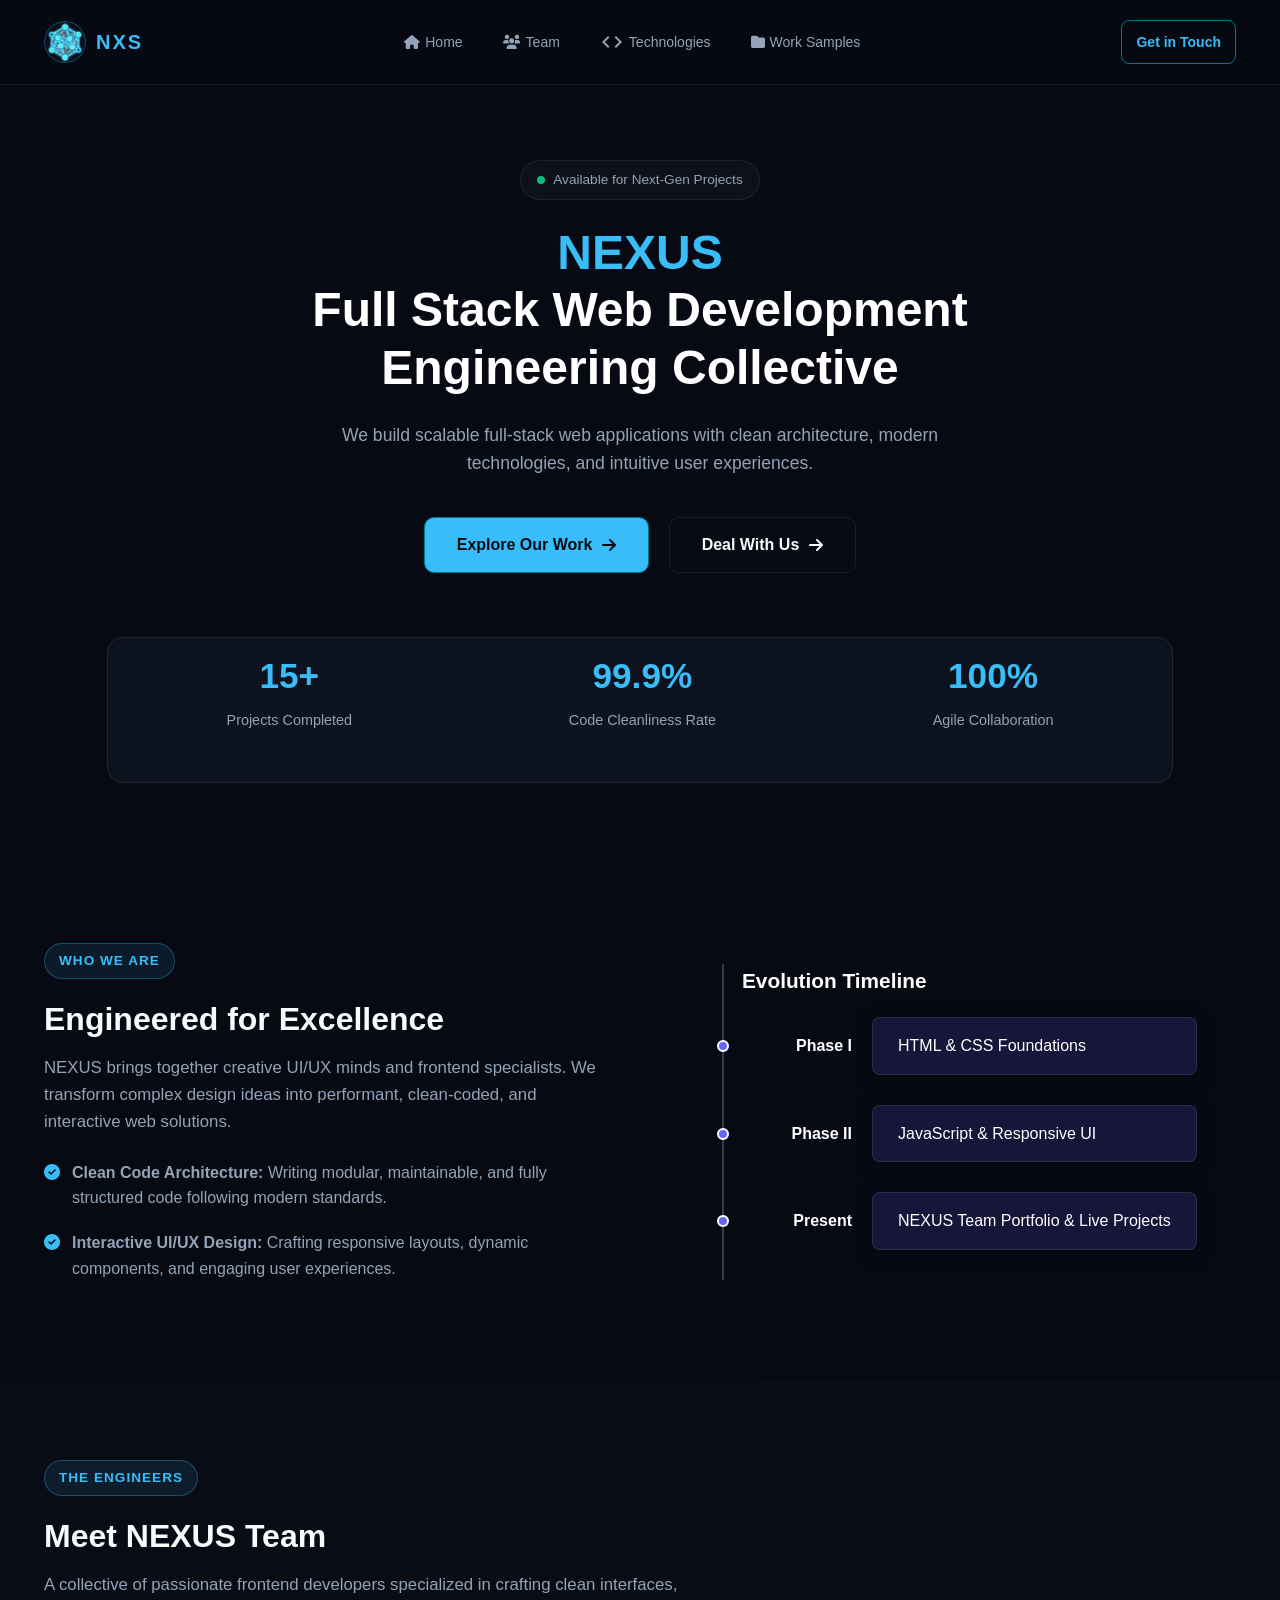
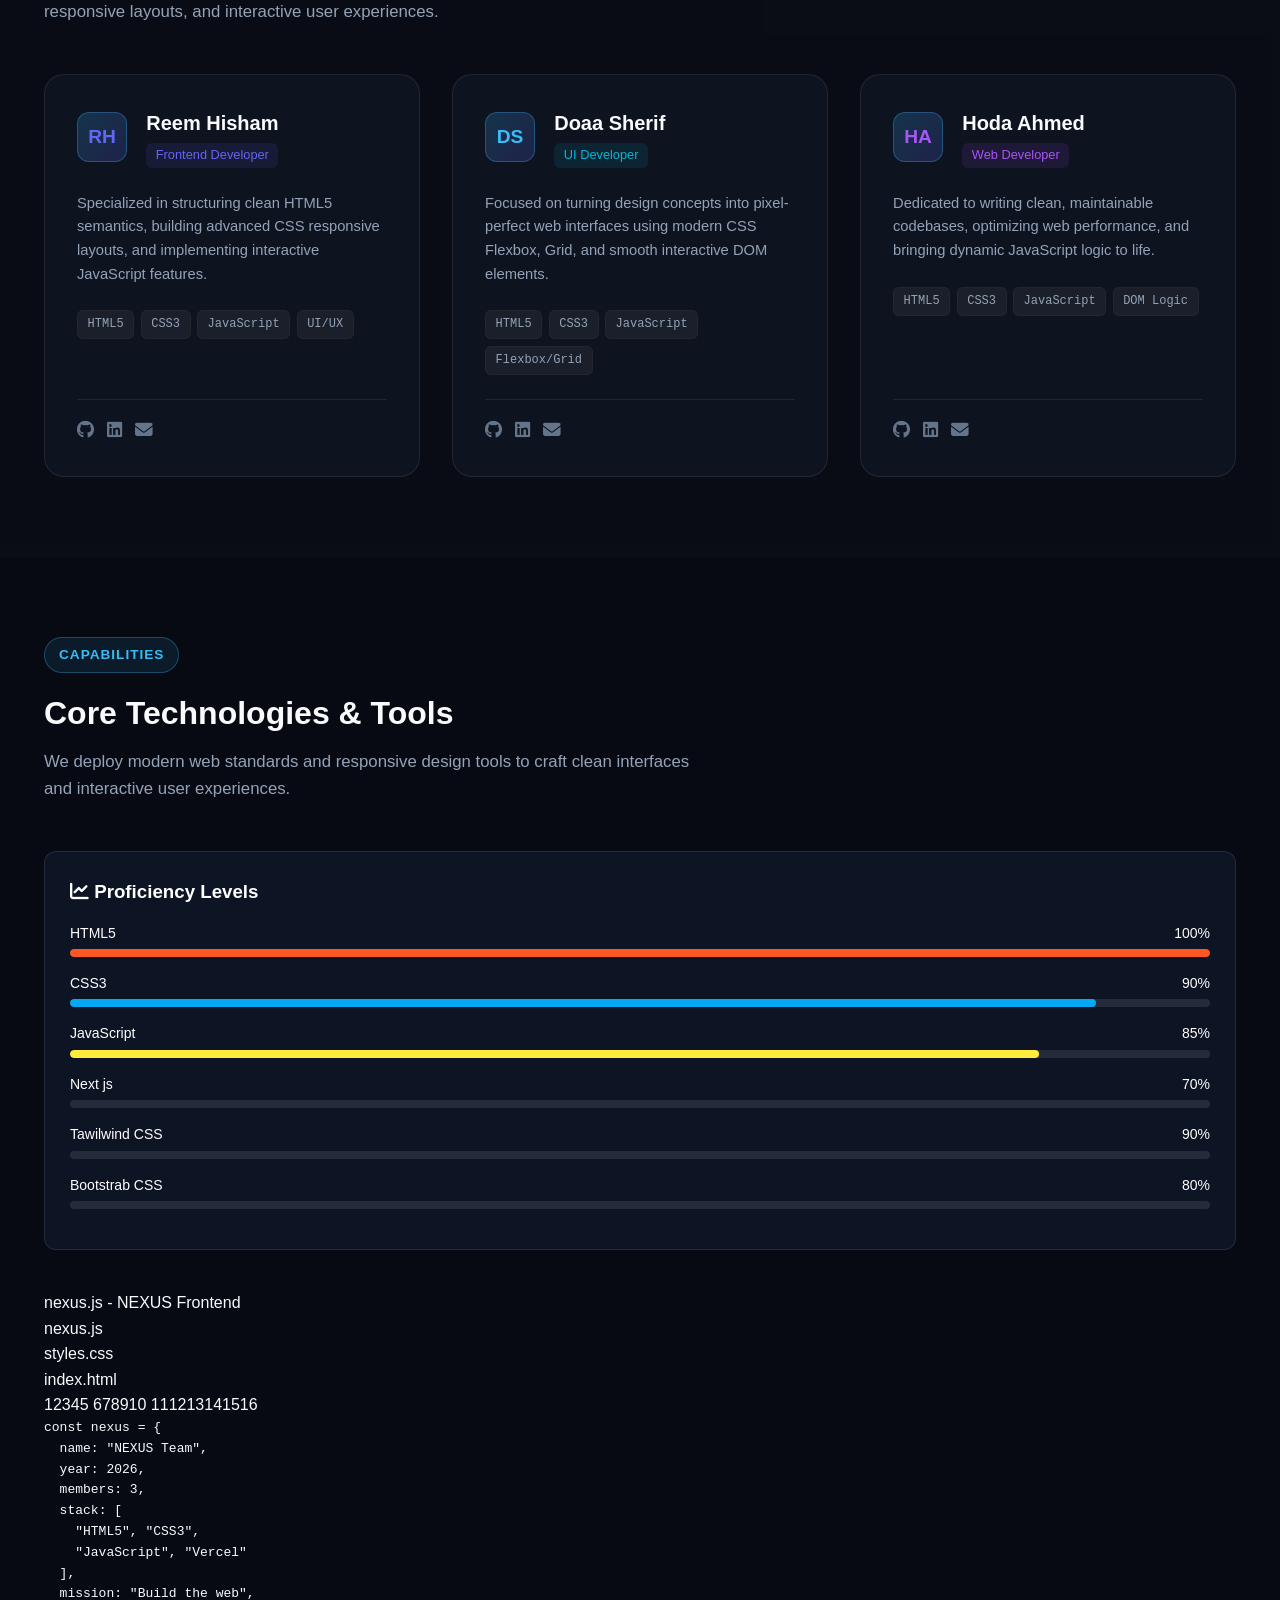
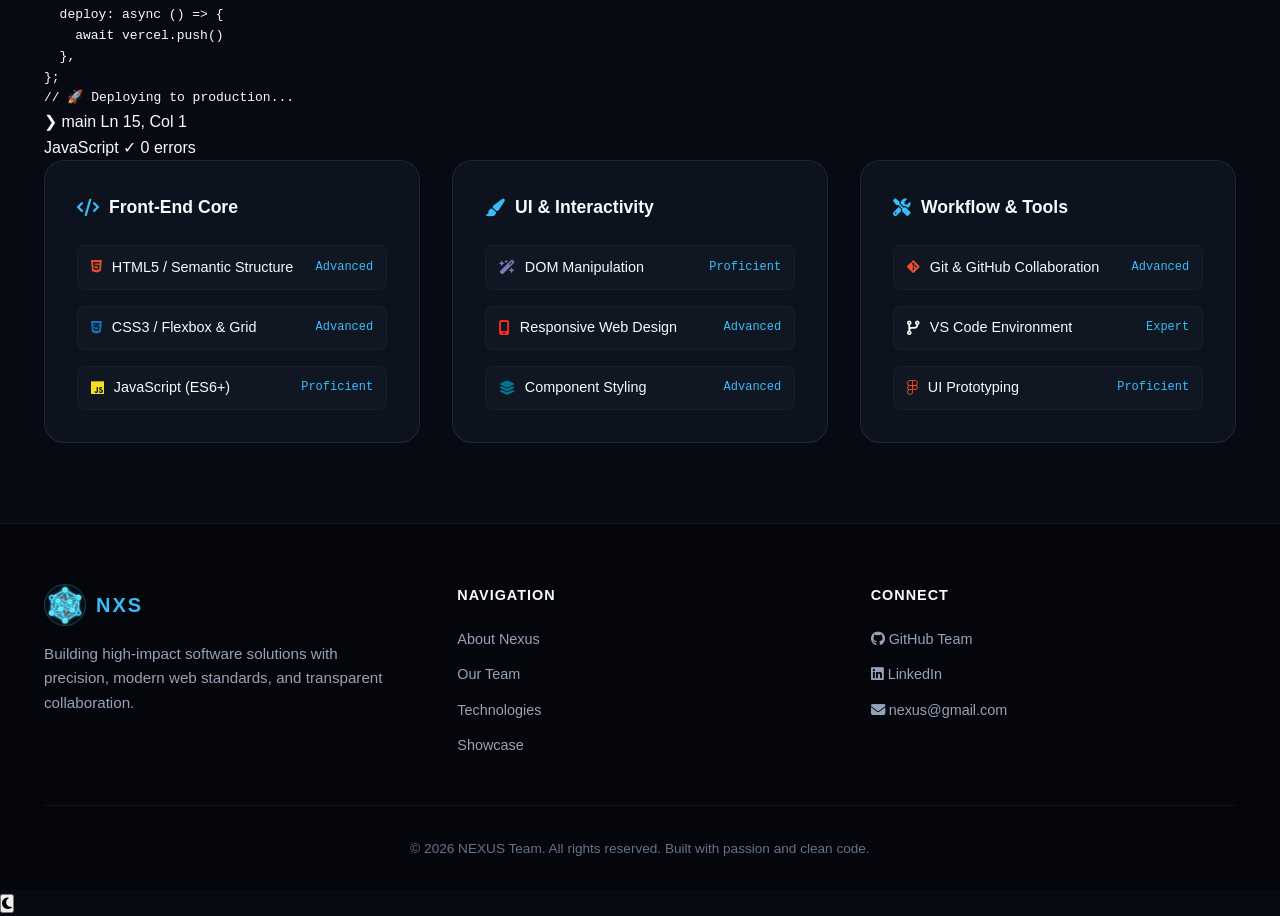
==== commit 226a9561: "index.html" ====
--- a/index.html
+++ b/index.html
@@ -2,14 +2,16 @@
 <html lang="en">
 
 <head>
-  <meta charset="UTF-8">
-  <meta name="viewport" content="width=device-width, initial-scale=1.0">
   <meta name="description"
     content="NEXUS is a full-stack web development team building scalable web applications, modern websites, management systems, and intuitive digital experiences.">
+
   <meta name="keywords"
     content="NEXUS, web development, full stack, web applications, websites, JavaScript, React, Node.js, software development">
+
   <meta name="author" content="NEXUS Team">
+
   <meta name="robots" content="index, follow">
+
   <meta name="theme-color" content="#080b12">
 
   <meta property="og:type" content="website">
@@ -37,6 +39,7 @@
 <body>
   <header>
     <div class="container nav-container">
+
       <div class="logo">
         <img src="logo.png" alt="NEXUS" class="logo-img">
         <span>NXS</span>
@@ -46,36 +49,37 @@
         <i class="fa-solid fa-bars"></i>
       </button>
 
-    <nav class="nav-links">
-
-      <a href="index.html">
-        <i class="fa-solid fa-house"></i>
-        Home
+      <nav class="nav-links">
+
+        <a href="index.html">
+          <i class="fa-solid fa-house"></i>
+          Home
+        </a>
+
+        <a href="index.html#team">
+          <i class="fa-solid fa-users"></i>
+          Team
+        </a>
+
+        <a href="index.html#tech">
+          <span class="material-symbols-outlined">code</span>
+          Technologies
+        </a>
+
+        <a href="portfolio.html">
+          <i class="fa-solid fa-folder"></i>
+          Work Samples
+        </a>
+
+      </nav>
+
+      <a href="contact.html" class="cta-btn-nav">
+        Get in Touch
       </a>
 
-      <a href="index.html#team">
-        <i class="fa-solid fa-users"></i>
-        Team
-      </a>
-
-      <a href="index.html#tech">
-        <span class="material-symbols-outlined">code</span>
-        Technologies
-      </a>
-
-      <a href="portfolio.html">
-        <i class="fa-solid fa-folder"></i>
-        Work Samples
-      </a>
-
-    </nav>
-
-      <a href="contact.html" class="cta-btn-nav">Get in Touch</a>
     </div>
   </header>
-
-  <main id="home">
-    <!-- Hero -->
+  <main id="#home">
     <section class="hero reveal-element">
       <div class="container">
         <div class="hero-badge">
@@ -83,7 +87,7 @@
           <span>Available for Next-Gen Projects</span>
         </div>
         <h1>
-          <span class="hero-title-highlight">NEXUS</span><br>
+          <span style="color: #38bdf8;">NEXUS</span><br>
           <span class="gradient-text">Full Stack Web Development</span><br>
           <span class="gradient-text">Engineering Collective</span>
         </h1>
@@ -99,6 +103,7 @@
           <a href="contact.html" class="btn-secondary">
             <span>Deal With Us</span>
             <i class="fa-solid fa-arrow-right"></i>
+
           </a>
         </div>
         <article class="hero-stats">
@@ -118,7 +123,6 @@
       </div>
     </section>
 
-    <!-- About -->
     <section class="about reveal-element" id="about">
       <div class="container">
         <div class="about-grid">
@@ -143,30 +147,29 @@
             </ul>
           </div>
 
-          <!-- Timeline -->
-          <div class="timeline-container">
+          <div class="timeline-container reveal-element">
             <h3>Evolution Timeline</h3>
             <div class="timeline-item">
-              <span class="timeline-year">Phase I</span>
               <div class="timeline-dot"></div>
+              <div class="timeline-year">Phase I</div>
               <div class="timeline-card">HTML & CSS Foundations</div>
             </div>
             <div class="timeline-item">
-              <span class="timeline-year">Phase II</span>
               <div class="timeline-dot"></div>
+              <div class="timeline-year">Phase II</div>
               <div class="timeline-card">JavaScript & Responsive UI</div>
             </div>
             <div class="timeline-item">
-              <span class="timeline-year">Present</span>
               <div class="timeline-dot"></div>
+              <div class="timeline-year">Present</div>
               <div class="timeline-card">NEXUS Team Portfolio & Live Projects</div>
             </div>
           </div>
+
         </div>
       </div>
     </section>
 
-    <!-- Team Section -->
     <section class="team reveal-element" id="team">
       <div class="container">
         <span class="section-tag">The Engineers</span>
@@ -199,13 +202,13 @@
               <div class="social-links">
                 <a href="https://github.com/ReemHisham55" target="_blank" title="GitHub"><i
                     class="fa-brands fa-github"></i></a>
-                <a href="#" title="LinkedIn" target="_blank"><i class="fa-brands fa-linkedin"></i></a>
+                <a href="https://www.linkedin.com/in/reem-hisham-183437289?utm_source=share_via&utm_content=profile&utm_medium=member_android"
+                  title="LinkedIn" target="_blank"><i class="fa-brands fa-linkedin"></i></a>
                 <a href="mailto:reemhishem@gmail.com" target="_blank" title="Email"><i
                     class="fa-solid fa-envelope"></i></a>
               </div>
             </div>
           </article>
-
           <article class="member-card" data-role="frontend">
             <div>
               <div class="member-header">
@@ -230,12 +233,12 @@
               <div class="social-links">
                 <a href="https://github.com/Doaa5678" target="_blank" title="GitHub"><i
                     class="fa-brands fa-github"></i></a>
-                <a href="#" target="_blank" title="LinkedIn"><i class="fa-brands fa-linkedin"></i></a>
-                <a href="#" target="_blank" title="Email"><i class="fa-solid fa-envelope"></i></a>
+                <a href="https://www.linkedin.com/" target="_blank" title="LinkedIn"><i
+                    class="fa-brands fa-linkedin"></i></a>
+                <a href="mailto:Doaa@gmail.com" target="_blank" title="Email"><i class="fa-solid fa-envelope"></i></a>
               </div>
             </div>
           </article>
-
           <article class="member-card" data-role="frontend">
             <div>
               <div class="member-header">
@@ -258,9 +261,11 @@
             </div>
             <div class="member-footer">
               <div class="social-links">
-                <a href="#" title="GitHub" target="_blank"><i class="fa-brands fa-github"></i></a>
-                <a href="#" title="LinkedIn" target="_blank"><i class="fa-brands fa-linkedin"></i></a>
-                <a href="#" title="Email" target="_blank"><i class="fa-solid fa-envelope"></i></a>
+                <a href="https://github.com/" title="GitHub" target="_blank"><i class="fa-brands fa-github"></i></a>
+                <a href="https://www.linkedin.com/in/hoda-ahmed-909a07430?utm_source=share_via&utm_content=profile&utm_medium=member_android"
+                  title="LinkedIn" target="_blank"><i class="fa-brands fa-linkedin"></i></a>
+                <a href="mailto:hodaahmed3628@gmail.com" title="Email" target="_blank"><i
+                    class="fa-solid fa-envelope"></i></a>
               </div>
             </div>
           </article>
@@ -268,33 +273,99 @@
       </div>
     </section>
 
-    <!-- Tech stack -->
     <section class="tech-stack reveal-element" id="tech">
       <div class="container">
         <span class="section-tag">Capabilities</span>
         <h2 class="section-title">Core Technologies & Tools</h2>
         <p class="section-subtitle">We deploy modern web standards and responsive design tools to craft clean interfaces
           and interactive user experiences.</p>
-
-        <!-- Skills Box -->
-        <div class="skills-box">
-          <h3><i class="fa-solid fa-chart-line"></i> Proficiency Levels</h3>
-
-          <div class="skill-bar-item">
-            <div class="skill-info"><span>HTML5 / Semantics</span><span>100%</span></div>
-            <div class="progress-line"><span class="progress-html" data-width="100%"></span></div>
-          </div>
-
-          <div class="skill-bar-item">
-            <div class="skill-info"><span>CSS3 / Grid & Flexbox</span><span>90%</span></div>
-            <div class="progress-line"><span class="progress-css" data-width="90%"></span></div>
-          </div>
-
-          <div class="skill-bar-item">
-            <div class="skill-info"><span>JavaScript Interactivity</span><span>85%</span></div>
-            <div class="progress-line"><span class="progress-js" data-width="85%"></span></div>
-          </div>
-        </div>
+        <article class="aboutUs">
+          <div class="skills-box">
+            <h3><i class="fa-solid fa-chart-line"></i> Proficiency Levels</h3>
+
+            <div class="skill-bar-item">
+              <div class="skill-info"><span>HTML5 </span><span>100%</span></div>
+              <div class="progress-line"><span class="progress-html" data-width="100%"></span></div>
+            </div>
+
+            <div class="skill-bar-item">
+              <div class="skill-info"><span>CSS3 </span><span>90%</span></div>
+              <div class="progress-line"><span class="progress-css" data-width="90%"></span></div>
+            </div>
+
+            <div class="skill-bar-item">
+              <div class="skill-info"><span>JavaScript </span><span>85%</span></div>
+              <div class="progress-line"><span class="progress-js" data-width="85%"></span></div>
+            </div>
+            <div class="skill-bar-item">
+              <div class="skill-info"><span>Next js </span><span>70%</span></div>
+              <div class="progress-line"><span class="progress-next" data-width="70%"></span></div>
+            </div>
+            <div class="skill-bar-item">
+              <div class="skill-info"><span>Tawilwind CSS </span><span>90%</span></div>
+              <div class="progress-line"><span class="progress-tail" data-width="90%"></span></div>
+            </div>
+            <div class="skill-bar-item">
+              <div class="skill-info"><span>Bootstrab CSS </span><span>80%</span></div>
+              <div class="progress-line"><span class="progress-boot" data-width="80%"></span></div>
+            </div>
+          </div>
+          <div class="editor-window">
+
+            <div class="window-header">
+              <div class="window-controls">
+                <span class="dot red"></span>
+                <span class="dot yellow"></span>
+                <span class="dot green"></span>
+              </div>
+              <div class="window-title">nexus.js - NEXUS Frontend</div>
+            </div>
+
+            <div class="tabs-bar">
+              <div class="tab active">nexus.js</div>
+              <div class="tab">styles.css</div>
+              <div class="tab">index.html</div>
+            </div>
+
+
+            <div class="editor-body">
+              <div class="line-numbers">
+                <span>1</span><span>2</span><span>3</span><span>4</span><span>5</span>
+                <span>6</span><span>7</span><span>8</span><span>9</span><span>10</span>
+                <span>11</span><span>12</span><span>13</span><span>14</span><span>15</span><span>16</span>
+              </div>
+              <div class="code-area">
+                <pre><code><span class="keyword">const</span> <span class="variable">nexus</span> <span class="operator">=</span> {
+  <span class="property">name</span>: <span class="string">"NEXUS Team"</span>,
+  <span class="property">year</span>: <span class="number">2026</span>,
+  <span class="property">members</span>: <span class="number">3</span>,
+  <span class="property">stack</span>: [
+    <span class="string">"HTML5"</span>, <span class="string">"CSS3"</span>,
+    <span class="string">"JavaScript"</span>, <span class="string">"Vercel"</span>
+  ],
+  <span class="property">mission</span>: <span class="string">"Build the web"</span>,
+  <span class="property">deploy</span>: <span class="keyword">async</span> () <span class="operator">=&gt;</span> {
+    <span class="keyword">await</span> <span class="variable">vercel</span>.<span class="function">push</span>()
+  },
+};
+<span class="comment">// 🚀 Deploying to production...</span>
+<span class="cursor"></span></code></pre>
+              </div>
+            </div>
+
+
+            <div class="status-bar">
+              <div class="status-left">
+                <span>&#10095; main</span>
+                <span>Ln 15, Col 1</span>
+              </div>
+              <div class="status-right">
+                <span>JavaScript</span>
+                <span>&#10003; 0 errors</span>
+              </div>
+            </div>
+          </div>
+        </article>
 
         <div class="tech-categories">
           <div class="tech-card">
@@ -351,7 +422,10 @@
           </div>
         </div>
       </div>
+
     </section>
+
+
   </main>
 
   <footer class="reveal-element">
@@ -377,8 +451,9 @@
         <div>
           <h4 class="footer-title">Connect</h4>
           <ul class="footer-links">
-            <li><a href="#" target="_blank"><i class="fa-brands fa-github"></i> GitHub Team</a></li>
-            <li><a href="#" target="_blank"><i class="fa-brands fa-linkedin"></i> LinkedIn</a></li>
+            <li><a href="https://github.com"><i class="fa-brands fa-github" target="_blank"></i> GitHub Team</a></li>
+            <li><a href="https://www.linkedin.com/company/nexus-dev"><i class="fa-brands fa-linkedin"
+                  target="_blank"></i> LinkedIn</a></li>
             <li><a href="mailto:nexus@gmail.com" target="_blank"><i class="fa-solid fa-envelope"></i>
                 nexus@gmail.com</a></li>
           </ul>
@@ -389,7 +464,9 @@
       </div>
     </div>
   </footer>
-
+  <button id="theme-toggle" class="floating-theme-btn" aria-label="Toggle theme">
+    <i class="fa-solid fa-moon" id="theme-icon"></i>
+  </button>
   <script src="index.js"></script>
 </body>
 
--- a/style.css
+++ b/style.css
@@ -19,6 +19,7 @@
     font-family: Arial, sans-serif;
     position: relative;
     line-height: 1.6;
+    overflow-x: hidden;
 }
 
 ::-webkit-scrollbar {
@@ -30,16 +31,12 @@
 }
 
 ::-webkit-scrollbar-thumb {
-    background: linear-gradient(180deg,
-            #6366f1,
-            #8b5cf6);
+    background: linear-gradient(180deg, #6366f1, #8b5cf6);
     border-radius: 10px;
 }
 
 ::-webkit-scrollbar-thumb:hover {
-    background: linear-gradient(180deg,
-            #818cf8,
-            #a78bfa);
+    background: linear-gradient(180deg, #818cf8, #a78bfa);
 }
 
 .container {
@@ -75,17 +72,27 @@
     margin-bottom: 3rem;
 }
 
+
+/*  Header  */
 header {
     position: fixed;
     top: 0;
     left: 0;
     width: 100%;
-    z-index: 100;
+    z-index: 1000;
     background: rgba(7, 10, 18, 0.85);
     border-bottom: 1px solid rgba(255, 255, 255, 0.08);
     backdrop-filter: blur(12px);
     -webkit-backdrop-filter: blur(12px);
-}
+    transition: all 0.3s ease;
+}
+
+/* .navbar {
+    display: flex;
+    justify-content: space-between;
+    align-items: center;
+    padding: 20px 50px;
+} */
 
 .nav-container {
     display: flex;
@@ -104,6 +111,7 @@
     text-decoration: none;
     font-size: 1.25rem;
     flex-shrink: 0;
+    letter-spacing: 2px;
 }
 
 .logo-img {
@@ -142,6 +150,7 @@
     align-items: center;
     gap: 5px;
     white-space: nowrap;
+    font-weight: 500;
 }
 
 .nav-links a::after {
@@ -212,8 +221,1105 @@
     transform: scale(1.1);
 }
 
+.scrolled-nav {
+    background: rgba(15, 23, 42, 0.9) !important;
+    backdrop-filter: blur(12px);
+    -webkit-backdrop-filter: blur(12px);
+    box-shadow: 0 4px 20px rgba(0, 0, 0, 0.2);
+}
+
+
+/*  Hero  */
+.hero {
+    padding: 160px 1.5rem 80px 1.5rem;
+    text-align: center;
+    position: relative;
+}
+
+.hero-section {
+    height: 100vh;
+    display: flex;
+    justify-content: center;
+    align-items: center;
+    text-align: center;
+    padding: 0 20px;
+}
+
+.hero-badge {
+    display: inline-flex;
+    align-items: center;
+    gap: 8px;
+    background: rgba(255, 255, 255, 0.03);
+    border: 1px solid rgba(255, 255, 255, 0.08);
+    padding: 8px 16px;
+    border-radius: 30px;
+    font-size: 0.85rem;
+    color: #94a3b8;
+}
+
+.hero-badge .pulse {
+    width: 8px;
+    height: 8px;
+    background-color: #10b981;
+    border-radius: 50%;
+}
+
+.hero h1,
+.hero-content h1 {
+    font-size: 3rem;
+    font-weight: 700;
+    margin: 1.5rem 0;
+    line-height: 1.2;
+    color: #fff;
+}
+
+.hero p,
+.hero-content p {
+    font-size: 1.1rem;
+    color: #94a3b8;
+    max-width: 700px;
+    margin: 0 auto 2.5rem;
+}
+
+.hero-actions {
+    display: flex;
+    justify-content: center;
+    gap: 1.2rem;
+    margin-bottom: 4rem;
+    flex-wrap: wrap;
+}
+
+.btn-primary,
+.btn-secondary {
+    padding: 0.9rem 2rem;
+    border-radius: 10px;
+    font-weight: 600;
+    text-decoration: none;
+    display: inline-flex;
+    align-items: center;
+    gap: 10px;
+    cursor: pointer;
+}
+
+.btn-primary {
+    background: #38bdf8;
+    color: #070a12;
+    border: 1px solid #00758f;
+}
+
+.btn-primary:hover {
+    background: #00758f;
+    color: #00758f;
+    border: 1px solid #00758f;
+}
+
+.btn-secondary {
+    color: #f8fafc;
+    border: 1px solid rgba(255, 255, 255, 0.08);
+    background: transparent;
+}
+
+.btn-secondary:hover {
+    background: rgba(255, 255, 255, 0.05);
+    border-color: rgba(255, 255, 255, 0.2);
+}
+
+.hero-stats {
+    display: flex;
+    justify-content: space-around;
+    align-items: center;
+    flex-wrap: wrap;
+    background: rgba(17, 24, 39, 0.65);
+    border: 1px solid rgba(255, 255, 255, 0.08);
+    border-radius: 16px;
+    padding: 10px;
+    width: 90% !important;
+    margin: 0 auto;
+}
+
+.stat-item h3 {
+    font-size: 2.2rem;
+    color: #38bdf8;
+}
+
+.stat-item p {
+    color: #94a3b8;
+    font-size: 0.9rem;
+    margin-top: 4px;
+}
+
+
+/* About  */
+.about {
+    padding: 80px 0;
+}
+
+.about-section {
+    padding: 80px 20px;
+}
+
+.about-grid {
+    display: grid;
+    grid-template-columns: repeat(auto-fit, minmax(320px, 1fr));
+    gap: 4rem;
+    align-items: center;
+}
+
+.about-description {
+    color: #94a3b8;
+    font-size: 1.05rem;
+}
+
+.feature-list {
+    list-style: none;
+    margin-top: 1.5rem;
+}
+
+.feature-item {
+    display: flex;
+    align-items: flex-start;
+    gap: 12px;
+    margin-bottom: 1.2rem;
+    color: #94a3b8;
+}
+
+.feature-item i {
+    color: #38bdf8;
+    margin-top: 4px;
+}
+
+.about-card {
+    background: rgba(17, 24, 39, 0.65);
+    border: 1px solid rgba(255, 255, 255, 0.08);
+    border-radius: 20px;
+    padding: 2.5rem;
+    position: relative;
+    overflow: hidden;
+}
+
+.about-card::before {
+    content: '';
+    position: absolute;
+    top: 0;
+    left: 0;
+    width: 100%;
+    height: 2px;
+    background: #6366f1;
+}
+
+.about-card-title {
+    margin-bottom: 1rem;
+    color: #f8fafc;
+    font-size: 1.3rem;
+}
+
+.about-card-text {
+    color: #94a3b8;
+    font-size: 0.95rem;
+    margin-bottom: 1.5rem;
+}
+
+.about-card-footer {
+    display: flex;
+    gap: 10px;
+    align-items: center;
+}
+
+.philosophy-dot {
+    width: 10px;
+    height: 10px;
+    background: #38bdf8;
+    border-radius: 50%;
+}
+
+.philosophy-text {
+    font-family: 'JetBrains Mono', monospace;
+    font-size: 0.85rem;
+    color: #38bdf8;
+}
+
+.timeline-container {
+    position: relative;
+    max-width: 100%;
+    margin: 0 auto;
+    padding-left: 30px;
+}
+
+.timeline-container h3 {
+    color: #fff;
+    margin-bottom: 20px;
+    font-size: 1.3rem;
+}
+
+.timeline-container::before {
+    content: '';
+    position: absolute;
+    left: 10px;
+    top: 0;
+    height: 100%;
+    width: 2px;
+    background: rgba(255, 255, 255, 0.2);
+}
+
+.timeline-item {
+    position: relative;
+    margin-bottom: 30px;
+    display: flex;
+    align-items: center;
+    gap: 20px;
+    opacity: 0;
+    transform: scale(0.9) translateY(20px);
+    transition: all 0.6s cubic-bezier(0.175, 0.885, 0.32, 1.275);
+}
+
+.timeline-item.show-element {
+    opacity: 1;
+    transform: scale(1) translateY(0);
+}
+
+.timeline-year {
+    font-weight: bold;
+    color: #fff;
+    min-width: 110px;
+    text-align: right;
+}
+
+.timeline-dot {
+    width: 12px;
+    height: 12px;
+    background: #6366f1;
+    border: 2px solid #fff;
+    border-radius: 50%;
+    position: absolute;
+    left: -25px;
+    z-index: 2;
+}
+
+.timeline-card {
+    background: rgba(30, 27, 75, 0.7);
+    border: 1px solid rgba(255, 255, 255, 0.1);
+    padding: 15px 25px;
+    border-radius: 8px;
+    color: #fff;
+    flex-grow: 1;
+    box-shadow: 0 4px 20px rgba(0, 0, 0, 0.3);
+}
+
+
+/* Team Section */
+.team {
+    padding: 80px 0;
+    background: rgba(255, 255, 255, 0.01);
+}
+
+.team-grid {
+    display: grid;
+    grid-template-columns: repeat(auto-fill, minmax(300px, 1fr));
+    gap: 2rem;
+}
+
+.member-card {
+    background: rgba(17, 24, 39, 0.65);
+    border: 1px solid rgba(255, 255, 255, 0.08);
+    border-radius: 20px;
+    padding: 2rem;
+    display: flex;
+    flex-direction: column;
+    justify-content: space-between;
+}
+
+.member-card:hover {
+    transform: translateY(-8px);
+    border-color: rgba(56, 189, 248, 0.3);
+    box-shadow: 0 12px 30px rgba(0, 0, 0, 0.5);
+}
+
+.member-header {
+    display: flex;
+    align-items: center;
+    gap: 1.2rem;
+    margin-bottom: 1.5rem;
+}
+
+.avatar-initials {
+    width: 50px;
+    height: 50px;
+    border-radius: 12px;
+    background: linear-gradient(135deg, rgba(56, 189, 248, 0.2), rgba(99, 102, 241, 0.2));
+    border: 1px solid rgba(56, 189, 248, 0.3);
+    display: flex;
+    align-items: center;
+    justify-content: center;
+    font-size: 1.2rem;
+    font-weight: 700;
+    color: #38bdf8;
+}
+
+.avatar-reem {
+    color: #6366f1;
+}
+
+.avatar-Hoda {
+    color: #a855f7;
+}
+
+.member-info h3 {
+    font-size: 1.25rem;
+    color: #f8fafc;
+}
+
+.role-badge {
+    display: inline-block;
+    color: #06b6d4;
+    background: rgba(6, 182, 212, 0.1);
+    padding: 0.15rem 0.6rem;
+    border-radius: 6px;
+    font-size: 0.8rem;
+    margin-top: 4px;
+}
+
+.badge-reem {
+    color: #6366f1;
+    background: rgba(99, 102, 241, 0.1);
+}
+
+.badge-Hoda {
+    color: #a855f7;
+    background: rgba(168, 85, 247, 0.1);
+}
+
+.member-bio {
+    color: #94a3b8;
+    font-size: 0.92rem;
+    margin-bottom: 1.5rem;
+}
+
+.tech-tags {
+    display: flex;
+    flex-wrap: wrap;
+    gap: 0.4rem;
+    margin-bottom: 1.5rem;
+}
+
+.tag-pill {
+    font-family: 'JetBrains Mono', monospace;
+    font-size: 0.75rem;
+    background: rgba(255, 255, 255, 0.05);
+    color: #94a3b8;
+    padding: 0.25rem 0.6rem;
+    border-radius: 6px;
+    border: 1px solid rgba(255, 255, 255, 0.03);
+}
+
+.member-footer {
+    display: flex;
+    justify-content: space-between;
+    align-items: center;
+    padding-top: 1rem;
+    border-top: 1px solid rgba(255, 255, 255, 0.08);
+}
+
+.social-links {
+    display: flex;
+    gap: 0.8rem;
+}
+
+.social-links a {
+    color: #64748b;
+    font-size: 1.1rem;
+}
+
+.social-links a:hover {
+    color: #38bdf8;
+}
+
+
+/* Technologies */
+.tech-stack {
+    padding: 80px 0;
+}
+
+.tech-categories {
+    display: grid;
+    grid-template-columns: repeat(auto-fit, minmax(280px, 1fr));
+    gap: 2rem;
+}
+
+.tech-card {
+    background: rgba(17, 24, 39, 0.65);
+    border: 1px solid rgba(255, 255, 255, 0.08);
+    border-radius: 20px;
+    padding: 2rem;
+}
+
+.tech-card h3 {
+    font-size: 1.1rem;
+    margin-bottom: 1.5rem;
+    display: flex;
+    align-items: center;
+    gap: 10px;
+}
+
+.tech-card h3 i {
+    color: #38bdf8;
+}
+
+.stack-list {
+    display: flex;
+    flex-direction: column;
+    gap: 1rem;
+}
+
+.stack-item {
+    display: flex;
+    align-items: center;
+    justify-content: space-between;
+    padding: 0.6rem 0.8rem;
+    background: rgba(255, 255, 255, 0.02);
+    border-radius: 8px;
+    border: 1px solid rgba(255, 255, 255, 0.03);
+}
+
+.stack-name {
+    display: flex;
+    align-items: center;
+    gap: 10px;
+    font-size: 0.9rem;
+    font-weight: 500;
+}
+
+.icon-html { color: #e34f26; }
+.icon-css { color: #1572b6; }
+.icon-js { color: #f7df1e; }
+.icon-php { color: #777bb4; }
+.icon-laravel { color: #ff2d20; }
+.icon-db { color: #00758f; }
+.icon-git { color: #f05032; }
+.icon-cloud { color: #ffffff; }
+.icon-figma { color: #f24e1e; }
+
+.stack-level {
+    font-family: 'JetBrains Mono', monospace;
+    font-size: 0.75rem;
+    color: #38bdf8;
+}
+
+.skills-box {
+    background: rgba(15, 23, 42, 0.8);
+    border: 1px solid rgba(255, 255, 255, 0.1);
+    padding: 25px;
+    border-radius: 12px;
+    margin-bottom: 40px;
+    opacity: 0;
+    transform: scale(0.95);
+    transition: all 0.7s ease-out;
+}
+
+.skills-box h3 {
+    color: #fff;
+    margin-bottom: 15px;
+}
+
+.skills-box.show-element {
+    opacity: 1;
+    transform: scale(1);
+}
+
+.skill-bar-item {
+    margin-bottom: 15px;
+}
+
+.skill-info {
+    display: flex;
+    justify-content: space-between;
+    color: #fff;
+    margin-bottom: 5px;
+    font-size: 14px;
+}
+
+.progress-line {
+    width: 100%;
+    height: 8px;
+    background: rgba(255, 255, 255, 0.1);
+    border-radius: 10px;
+    overflow: hidden;
+}
+
+.progress-line span {
+    display: block;
+    height: 100%;
+    width: 0;
+    border-radius: 10px;
+    transition: width 1.2s ease-in-out;
+}
+
+.progress-html { background-color: #ff5722; }
+.progress-css { background-color: #03a9f4; }
+.progress-js { background-color: #ffeb3b; }
+
+
+/* Projects  */
+.projects {
+    padding: 80px 0;
+    background: rgba(255, 255, 255, 0.01);
+    margin-top: 50px;
+}
+
+.projects-container {
+    display: grid;
+    grid-template-columns: repeat(auto-fit, minmax(300px, 1fr));
+    gap: 2rem;
+    overflow: hidden; 
+}
+
+.project-card {
+    background: #111827;
+    border-radius: 16px;
+    border: 1px solid rgba(255, 255, 255, 0.08);
+    display: flex;
+    flex-direction: column;
+    overflow: hidden;
+    opacity: 0;
+    transform: translateY(40px);
+    animation: fadeInOrder 0.8s ease forwards;
+}
+
+.project-card:nth-child(1) { animation-delay: 0.2s; }
+.project-card:nth-child(2) { animation-delay: 0.4s; }
+.project-card:nth-child(3) { animation-delay: 0.6s; }
+.project-card:nth-child(4) { animation-delay: 0.8s; }
+.project-card:nth-child(5) { animation-delay: 1.0s; }
+
+@keyframes fadeInOrder {
+    to {
+        opacity: 1;
+        transform: translateY(0);
+    }
+}
+
+.project-card:hover {
+    transform: translateY(-6px);
+    border-color: rgba(56, 189, 248, 0.3);
+    box-shadow: 0 10px 30px rgba(56, 189, 248, 0.1);
+}
+
+.project-img {
+    width: 100%;
+    aspect-ratio: 16 / 9;
+    overflow: hidden;
+}
+
+.project-img img {
+    width: 100%;
+    height: 100%;
+    object-fit: cover;
+    transition: transform 0.5s ease;
+}
+
+.project-card:hover .project-img img {
+    transform: scale(1.05);
+}
+
+.project-content {
+    padding: 1.5rem;
+    display: flex;
+    flex-direction: column;
+    flex-grow: 1;
+}
+
+.project-content h3 {
+    font-size: 1.25rem;
+    font-weight: 600;
+    margin-bottom: 10px;
+}
+
+.project-content p {
+    color: #94a3b8;
+    font-size: 0.9rem;
+    margin-bottom: 20px;
+    flex-grow: 1;
+}
+
+.tags {
+    display: flex;
+    flex-wrap: wrap;
+    gap: 0.4rem;
+    margin-bottom: 1.5rem;
+}
+
+.tags span {
+    font-family: 'JetBrains Mono', monospace;
+    font-size: 0.75rem;
+    background: rgba(255, 255, 255, 0.05);
+    color: #94a3b8;
+    padding: 0.25rem 0.6rem;
+    border-radius: 6px;
+    border: 1px solid rgba(255, 255, 255, 0.03);
+}
+
+.card-footer {
+    display: flex;
+    justify-content: space-between;
+    align-items: center;
+    padding-top: 1rem;
+    border-top: 1px solid rgba(255, 255, 255, 0.08);
+}
+
+.live-demo {
+    color: #38bdf8;
+    text-decoration: none;
+    font-size: 0.85rem;
+    font-weight: 600;
+    display: flex;
+    align-items: center;
+    gap: 6px;
+    transition: color 0.2s;
+}
+
+.live-demo:hover {
+    color: #5eead4;
+}
+
+.author {
+    color: #64748b;
+    font-size: 0.8rem;
+    display: flex;
+    align-items: center;
+    gap: 6px;
+}
+
+.projects main {
+    min-height: 100px;
+    width: 100%;
+    margin: 40px auto;
+    display: flex;
+    flex-direction: column;
+    justify-content: center;
+    align-items: center;
+}
+
+.search {
+    width: 100%;
+}
+
+main form {
+    display: flex;
+    width: 100%;
+    justify-content: center;
+    align-items: center;
+    gap: 10px;
+    flex-wrap: wrap;
+}
+
+.search form input {
+    width: 80%;
+    outline: none;
+    height: 50px;
+    padding: 13px 15px;
+    color: #ffffff;
+    font-family: inherit;
+    font-size: 14px;
+    background: rgba(255, 255, 255, 0.045);
+    border: 1px solid rgba(255, 255, 255, 0.09);
+    border-radius: 10px;
+    transition: border-color 0.25s ease, background 0.25s ease, box-shadow 0.25s ease;
+}
+
+.search button {
+    padding: 10px;
+    outline: none;
+    border-radius: 8px;
+    background: linear-gradient(135deg, #6366f1, #8b5cf6);
+    border: none;
+    height: 50px;
+    color: #fff;
+    cursor: pointer;
+    width: 12%;
+    display: flex;
+    justify-content: center;
+    align-items: center;
+    gap: 5px;
+}
+
+.search input:focus {
+    background: rgba(255, 255, 255, 0.065);
+    border-color: rgba(255, 255, 255, 0.3);
+    box-shadow: 0 0 0 3px rgba(255, 255, 255, 0.04);
+}
+
+.search button:hover {
+    color: #fff;
+    background: rgba(255, 255, 255, 0.06);
+}
+
+.search button i {
+    font-size: 15px;
+}
+
+.filters {
+    display: flex;
+    justify-content: center;
+    align-items: center;
+    gap: 10px;
+    margin: 35px auto 45px;
+    padding: 6px;
+    width: fit-content;
+    background: rgba(255, 255, 255, 0.035);
+    border: 1px solid rgba(255, 255, 255, 0.08);
+    border-radius: 14px;
+    backdrop-filter: blur(12px);
+}
+
+.filter-btn {
+    border: none;
+    outline: none;
+    cursor: pointer;
+    padding: 11px 22px;
+    color: #9ca3af;
+    background: transparent;
+    border-radius: 10px;
+    font-size: 14px;
+    font-weight: 600;
+    font-family: inherit;
+    transition: all 0.3s ease;
+}
+
+.filter-btn:hover {
+    color: #fff;
+    background: rgba(255, 255, 255, 0.06);
+}
+
+.filter-btn.active {
+    color: #fff;
+    background: linear-gradient(135deg, #6366f1, #8b5cf6);
+    box-shadow: 0 6px 20px rgba(99, 102, 241, 0.25);
+}
+
+.filter-btn:active {
+    transform: scale(0.96);
+}
+
+
+/* Contact  */
+.contact {
+    padding: 100px 0;
+    background: #080b12;
+    margin-top: 50px;
+}
+
+.contact-grid {
+    display: grid;
+    grid-template-columns: 0.85fr 1.15fr;
+    gap: 70px;
+    align-items: start;
+}
+
+.contact-info {
+    position: sticky;
+    top: 110px;
+}
+
+.contact-info .section-tag {
+    display: inline-block;
+    margin-bottom: 15px;
+}
+
+.contact-info .section-title {
+    margin-bottom: 20px;
+    line-height: 1.15;
+}
+
+.contact-description {
+    color: #9ca3af;
+    font-size: 16px;
+    line-height: 1.8;
+    max-width: 520px;
+    margin-bottom: 30px;
+}
+
+.contact-links {
+    display: flex;
+    flex-direction: column;
+    gap: 14px;
+    max-width: 380px;
+}
+
+.contact-pill {
+    display: flex;
+    align-items: center;
+    gap: 13px;
+    padding: 15px 18px;
+    color: #e5e7eb;
+    text-decoration: none;
+    background: rgba(255, 255, 255, 0.035);
+    border: 1px solid rgba(255, 255, 255, 0.08);
+    border-radius: 12px;
+    transition: all 0.3s ease;
+    width: fit-content;
+}
+
+.contact-pill i {
+    font-size: 18px;
+    color: #38bdf8;
+}
+
+.contact-pill:hover {
+    transform: translateX(5px);
+    border-color: rgba(255, 255, 255, 0.2);
+    background: rgba(255, 255, 255, 0.07);
+}
+
+.contact-form-wrapper {
+    padding: 35px;
+    background: rgba(255, 255, 255, 0.025);
+    border: 1px solid rgba(255, 255, 255, 0.08);
+    border-radius: 20px;
+    box-shadow: 0 20px 60px rgba(0, 0, 0, 0.25);
+    backdrop-filter: blur(15px);
+}
+
+.form-section {
+    padding-bottom: 30px;
+    margin-bottom: 30px;
+    border-bottom: 1px solid rgba(255, 255, 255, 0.07);
+}
+
+.form-section:last-of-type {
+    border-bottom: none;
+    margin-bottom: 10px;
+}
+
+.form-section h3 {
+    margin: 0 0 22px;
+    color: #ffffff;
+    font-size: 18px;
+    font-weight: 600;
+}
+
+.contact-form {
+    display: flex;
+    flex-direction: column;
+    gap: 1.25rem;
+}
+
+.contact-form .form-row {
+    display: flex;
+    gap: 1.25rem;
+    width: 100%;
+}
+
+.form-row {
+    display: grid;
+    grid-template-columns: repeat(2, 1fr);
+    gap: 18px;
+}
+
+.contact-form .form-row .form-group {
+    flex: 1;
+    min-width: 0;
+}
+
+.form-group {
+    display: flex;
+    flex-direction: column;
+    gap: 8px;
+    margin-bottom: 18px;
+}
+
+.form-group:last-child {
+    margin-bottom: 0;
+}
+
+.form-group label {
+    color: #d1d5db;
+    font-size: 14px;
+    font-weight: 500;
+}
+
+.form-group label span {
+    color: #6b7280;
+    font-size: 12px;
+    font-weight: 400;
+}
+
+.form-group input,
+.form-group select,
+.form-group textarea {
+    width: 100%;
+    box-sizing: border-box;
+    padding: 13px 15px;
+    color: #ffffff;
+    font-family: inherit;
+    font-size: 14px;
+    background: rgba(255, 255, 255, 0.045);
+    border: 1px solid rgba(255, 255, 255, 0.09);
+    border-radius: 10px;
+    outline: none;
+    transition: border-color 0.25s ease, background 0.25s ease, box-shadow 0.25s ease;
+}
+
+.form-group input::placeholder,
+.form-group textarea::placeholder {
+    color: #6b7280;
+}
+
+.form-group input:focus,
+.form-group select:focus,
+.form-group textarea:focus {
+    background: rgba(255, 255, 255, 0.065);
+    border-color: rgba(255, 255, 255, 0.3);
+    box-shadow: 0 0 0 3px rgba(255, 255, 255, 0.04);
+}
+
+.form-group select {
+    cursor: pointer;
+    appearance: none;
+    background-image: linear-gradient(45deg, transparent 50%, #9ca3af 50%), linear-gradient(135deg, #9ca3af 50%, transparent 50%);
+    background-position: calc(100% - 18px) 52%, calc(100% - 13px) 52%;
+    background-size: 5px 5px, 5px 5px;
+    background-repeat: no-repeat;
+}
+
+.form-group select option {
+    color: #ffffff;
+    background: #111827;
+}
+
+.form-group textarea {
+    min-height: 120px;
+    resize: vertical;
+    line-height: 1.6;
+}
+
+.form-group input[type="date"] {
+    color-scheme: dark;
+}
+
+.submit-btn {
+    width: 100%;
+    display: flex;
+    justify-content: center;
+    align-items: center;
+    gap: 10px;
+    padding: 15px 20px;
+    color: #ffffff;
+    background: linear-gradient(135deg, #6366f1, #8b5cf6);
+    border: none;
+    border-radius: 11px;
+    font-family: inherit;
+    font-size: 15px;
+    font-weight: 600;
+    cursor: pointer;
+    box-shadow: 0 10px 30px rgba(99, 102, 241, 0.2);
+    transition: transform 0.25s ease, box-shadow 0.25s ease, opacity 0.25s ease;
+    margin-top: 0.5rem;
+}
+
+.submit-btn:hover {
+    transform: translateY(-2px);
+    box-shadow: 0 15px 35px rgba(99, 102, 241, 0.3);
+}
+
+.submit-btn:active {
+    transform: translateY(0);
+}
+
+.submit-btn i {
+    font-size: 14px;
+}
+
+
+/*Footer */
+footer {
+    border-top: 1px solid rgba(255, 255, 255, 0.08);
+    padding: 60px 0 30px;
+    background: #04060b;
+}
+
+.footer-grid {
+    display: grid;
+    grid-template-columns: repeat(auto-fit, minmax(200px, 1fr));
+    gap: 3rem;
+    margin-bottom: 3rem;
+}
+
+.footer-brand p {
+    color: #94a3b8;
+    margin-top: 1rem;
+    font-size: 0.95rem;
+    max-width: 350px;
+}
+
+.footer-title {
+    font-size: 0.9rem;
+    font-weight: 700;
+    text-transform: uppercase;
+    letter-spacing: 1px;
+    margin-bottom: 1.2rem;
+}
+
+.footer-links {
+    list-style: none;
+    display: flex;
+    flex-direction: column;
+    gap: 0.6rem;
+}
+
+.footer-links a {
+    color: #94a3b8;
+    text-decoration: none;
+    font-size: 0.9rem;
+}
+
+.footer-links a:hover {
+    color: #38bdf8;
+}
+
+.footer-bottom {
+    text-align: center;
+    padding-top: 2rem;
+    border-top: 1px solid rgba(255, 255, 255, 0.05);
+    color: #64748b;
+    font-size: 0.85rem;
+}
+
+
+/* Animations */
+.reveal-element {
+    opacity: 0;
+    transform: translateY(40px);
+    transition: opacity 0.8s ease-out, transform 0.8s ease-out;
+    will-change: opacity, transform;
+}
+
+.reveal-element.show {
+    opacity: 1;
+    transform: translateY(0);
+}
+
+
+/*  Responsive */
+@media (max-width: 1000px) {
+    .contact-grid {
+        grid-template-columns: 1fr;
+        gap: 45px;
+    }
+
+    .contact-info {
+        position: static;
+    }
+
+    .contact-description {
+        max-width: 700px;
+    }
+
+    .contact-links {
+        max-width: 500px;
+    }
+}
+
 @media (max-width: 950px) {
-    .nav-links {
+    /* .nav-links {
         gap: 10px;
     }
 
@@ -226,13 +1332,19 @@
         padding: 9px 12px;
         font-size: 13px;
     }
-
 }
 
 @media (max-width: 768px) {
+    .navbar {
+        padding: 20px;
+    }
+
     .nav-container {
         padding: 0.9rem 1rem;
         position: relative;
+        flex-direction: column;
+        align-items: center;
+        text-align: center;
     }
 
     .logo-img {
@@ -291,927 +1403,35 @@
     .nav-links a::before,
     .nav-links a::after {
         display: none;
-    }
-}
-
-/* Hero*/
-.hero {
-    padding: 160px 1.5rem 80px 1.5rem;
-    text-align: center;
-    position: relative;
-}
-
-.hero-badge {
-    display: inline-flex;
-    align-items: center;
-    gap: 8px;
-    background: rgba(255, 255, 255, 0.03);
-    border: 1px solid rgba(255, 255, 255, 0.08);
-    padding: 8px 16px;
-    border-radius: 30px;
-    font-size: 0.85rem;
-    color: #94a3b8;
-}
-
-.hero-badge .pulse {
-    width: 8px;
-    height: 8px;
-    background-color: #10b981;
-    border-radius: 50%;
-}
-
-.hero h1 {
-    font-size: 2.3rem;
-    font-weight: 700;
-    margin: 1.5rem 0;
-    line-height: 1.2;
-}
-
-.hero p {
-    font-size: 1.1rem;
-    color: #94a3b8;
-    max-width: 700px;
-    margin: 0 auto 2.5rem;
-}
-
-.hero-actions {
-    display: flex;
-    justify-content: center;
-    gap: 1.2rem;
-    margin-bottom: 4rem;
-    flex-wrap: wrap;
-}
-
-.btn-primary,
-.btn-secondary {
-    padding: 0.9rem 2rem;
-    border-radius: 10px;
-    font-weight: 600;
-    text-decoration: none;
-    display: inline-flex;
-    align-items: center;
-    gap: 10px;
-    cursor: pointer;
-
-}
-
-.btn-primary {
-    background: #38bdf8;
-    color: #070a12;
-    border: none;
-    border: 1px solid #00758f;
-
-}
-
-.btn-primary:hover {
-    background: transparent !important;
-    background: #00758f;
-    color: #00758f;
-    border: 1px solid #00758f;
-}
-
-.btn-secondary {
-    padding: 0.9rem 2rem;
-
-    color: #f8fafc;
-    border: 1px solid rgba(255, 255, 255, 0.08);
-    background: transparent;
-}
-
-.btn-secondary:hover {
-    background: rgba(255, 255, 255, 0.05);
-    border-color: rgba(255, 255, 255, 0.2);
-}
-
-.hero-stats {
-
-    display: flex;
-    justify-content: space-around;
-    align-items: center;
-    flex-wrap: wrap;
-    background: rgba(17, 24, 39, 0.65);
-    border: 1px solid rgba(255, 255, 255, 0.08);
-    border-radius: 16px;
-    padding: 10px;
-    width: 90% !important;
-    margin: 0 auto;
-}
-
-.stat-item h3 {
-    font-size: 2.2rem;
-    color: #38bdf8;
-}
-
-.stat-item p {
-    color: #94a3b8;
-    font-size: 0.9rem;
-    margin-top: 4px;
-}
-
-/* About */
-.about {
-    padding: 80px 0;
-}
-
-.about-section {
-    padding: 80px 20px;
-}
-
-.about-grid {
-    display: grid;
-    grid-template-columns: repeat(auto-fit, minmax(320px, 1fr));
-    gap: 4rem;
-    align-items: center;
-}
-
-.about-description {
-    color: #94a3b8;
-    font-size: 1.05rem;
-}
-
-.feature-list {
-    list-style: none;
-    margin-top: 1.5rem;
-}
-
-.feature-item {
-    display: flex;
-    align-items: flex-start;
-    gap: 12px;
-    margin-bottom: 1.2rem;
-    color: #94a3b8;
-}
-
-.feature-item i {
-    color: #38bdf8;
-    margin-top: 4px;
-}
-
-.about-card {
-    background: rgba(17, 24, 39, 0.65);
-    border: 1px solid rgba(255, 255, 255, 0.08);
-    border-radius: 20px;
-    padding: 2.5rem;
-    position: relative;
-    overflow: hidden;
-}
-
-.about-card::before {
-    content: '';
-    position: absolute;
-    top: 0;
-    left: 0;
-    width: 100%;
-    height: 2px;
-    background: #6366f1;
-}
-
-.about-card-title {
-    margin-bottom: 1rem;
-    color: #f8fafc;
-    font-size: 1.3rem;
-}
-
-.about-card-text {
-    color: #94a3b8;
-    font-size: 0.95rem;
-    margin-bottom: 1.5rem;
-}
-
-.about-card-footer {
-    display: flex;
-    gap: 10px;
-    align-items: center;
-}
-
-.philosophy-dot {
-    width: 10px;
-    height: 10px;
-    background: #38bdf8;
-    border-radius: 50%;
-}
-
-.philosophy-text {
-    font-family: 'JetBrains Mono', monospace;
-    font-size: 0.85rem;
-    color: #38bdf8;
-}
-
-.timeline-container {
-    position: relative;
-    max-width: 100%;
-    margin: 0 auto;
-    padding-left: 77px;
-}
-
-.timeline-container h3 {
-    color: #fff;
-    margin-bottom: 25px;
-    font-size: 1.4rem;
-    font-weight: 700;
-}
-
-.timeline-container::before {
-    content: '';
-    position: absolute;
-    left: 8px;
-    top: 10px;
-    bottom: 15px;
-    width: 2px;
-    background: rgba(255, 255, 255, 0.2);
-}
-
-.timeline-item {
-    position: relative;
-    margin-bottom: 25px;
-    display: flex;
-    align-items: center;
-    gap: 20px;
-    opacity: 1;
-}
-
-
-.timeline-dot {
-    width: 12px;
-    height: 12px;
-    background: #818cf8;
-    border: 2px solid #fff;
-    border-radius: 50%;
-    position: absolute;
-    left: -75px;
-    z-index: 2;
-}
-
-.timeline-year {
-    font-weight: bold;
-    color: #fff;
-    min-width: 85px;
-    text-align: left;
-    font-size: 0.95rem;
-}
-
-.timeline-card {
-    background: rgba(30, 27, 75, 0.7);
-    border: 1px solid rgba(255, 255, 255, 0.1);
-    padding: 15px 25px;
-    border-radius: 8px;
-    color: #fff;
-    flex-grow: 1;
-    box-shadow: 0 4px 20px rgba(0, 0, 0, 0.3);
-}
-
-/* Team*/
-.team {
-    padding: 80px 0;
-    background: rgba(255, 255, 255, 0.01);
-}
-
-.team-grid {
-    display: grid;
-    grid-template-columns: repeat(auto-fill, minmax(300px, 1fr));
-    gap: 2rem;
-}
-
-.member-card {
-    background: rgba(17, 24, 39, 0.65);
-    border: 1px solid rgba(255, 255, 255, 0.08);
-    border-radius: 20px;
-    padding: 2rem;
-
-    display: flex;
-    flex-direction: column;
-    justify-content: space-between;
-}
-
-.member-card:hover {
-    transform: translateY(-8px);
-    border-color: rgba(56, 189, 248, 0.3);
-    box-shadow: 0 12px 30px rgba(0, 0, 0, 0.5);
-}
-
-.member-header {
-    display: flex;
-    align-items: center;
-    gap: 1.2rem;
-    margin-bottom: 1.5rem;
-}
-
-.avatar-initials {
-    width: 50px;
-    height: 50px;
-    border-radius: 12px;
-    background: linear-gradient(135deg, rgba(56, 189, 248, 0.2), rgba(99, 102, 241, 0.2));
-    border: 1px solid rgba(56, 189, 248, 0.3);
-    display: flex;
-    align-items: center;
-    justify-content: center;
-    font-size: 1.2rem;
-    font-weight: 700;
-    color: #38bdf8;
-}
-
-.avatar-reem {
-    color: #6366f1;
-}
-
-.avatar-Hoda {
-    color: #a855f7;
-}
-
-.member-info h3 {
-    font-size: 1.25rem;
-    color: #f8fafc;
-}
-
-.role-badge {
-    display: inline-block;
-    color: #06b6d4;
-    background: rgba(6, 182, 212, 0.1);
-    padding: 0.15rem 0.6rem;
-    border-radius: 6px;
-    font-size: 0.8rem;
-    margin-top: 4px;
-}
-
-.badge-reem {
-    color: #6366f1;
-    background: rgba(99, 102, 241, 0.1);
-}
-
-.badge-Hoda {
-    color: #a855f7;
-    background: rgba(168, 85, 247, 0.1);
-}
-
-.member-bio {
-    color: #94a3b8;
-    font-size: 0.92rem;
-    margin-bottom: 1.5rem;
-}
-
-.tech-tags {
-    display: flex;
-    flex-wrap: wrap;
-    gap: 0.4rem;
-    margin-bottom: 1.5rem;
-}
-
-.tag-pill {
-    font-family: 'JetBrains Mono', monospace;
-    font-size: 0.75rem;
-    background: rgba(255, 255, 255, 0.05);
-    color: #94a3b8;
-    padding: 0.25rem 0.6rem;
-    border-radius: 6px;
-    border: 1px solid rgba(255, 255, 255, 0.03);
-}
-
-.member-footer {
-    display: flex;
-    justify-content: space-between;
-    align-items: center;
-    padding-top: 1rem;
-    border-top: 1px solid rgba(255, 255, 255, 0.08);
-}
-
-.social-links {
-    display: flex;
-    gap: 0.8rem;
-}
-
-.social-links a {
-    color: #64748b;
-    font-size: 1.1rem;
-
-}
-
-.social-links a:hover {
-    color: #38bdf8;
-}
-
-.skills-box {
-    background: rgba(15, 23, 42, 0.8);
-    border: 1px solid rgba(255, 255, 255, 0.1);
-    padding: 25px;
-    border-radius: 12px;
-
-    opacity: 0;
-    transform: scale(0.95);
-    transition: all 0.7s ease-out;
-    height: 100%;
-
-}
-
-.skills-box h3 {
-    color: #fff;
-    margin-bottom: 15px;
-}
-
-.skills-box.show-element {
-    opacity: 1;
-    transform: scale(1);
-}
-
-.skill-bar-item {
-    margin-bottom: 15px;
-}
-
-.skill-info {
-    display: flex;
-    justify-content: space-between;
-    color: #fff;
-    margin-bottom: 5px;
-    font-size: 14px;
-}
-
-.progress-line {
-    width: 100%;
-    height: 8px;
-    background: rgba(255, 255, 255, 0.1);
-    border-radius: 10px;
-    overflow: hidden;
-}
-
-.progress-line span {
-    display: block;
-    height: 100%;
-    width: 0;
-    border-radius: 10px;
-    transition: width 1.2s ease-in-out;
-}
-
-.progress-html {
-    background-color: #ff5722;
-}
-
-.progress-css {
-    background-color: #03a9f4;
-}
-
-.progress-js {
-    background-color: #ffeb3b;
-}
-
-.progress-next {
-    background-color: #000000;
-}
-
-.progress-tail {
-    background-color: #38bdf8;
-}
-
-.progress-boot {
-    background-color: #7952b3;
-}
-
-.tech-stack {
-    padding: 80px 0;
-}
-
-.tech-categories {
-    display: grid;
-    grid-template-columns: repeat(auto-fit, minmax(280px, 1fr));
-    gap: 2rem;
-}
-
-.tech-card {
-    background: rgba(17, 24, 39, 0.65);
-    border: 1px solid rgba(255, 255, 255, 0.08);
-    border-radius: 20px;
-    padding: 2rem;
-}
-
-.tech-card h3 {
-    font-size: 1.1rem;
-    margin-bottom: 1.5rem;
-    display: flex;
-    align-items: center;
-    gap: 10px;
-}
-
-.tech-card h3 i {
-    color: #38bdf8;
-}
-
-.stack-list {
-    display: flex;
-    flex-direction: column;
-    gap: 1rem;
-}
-
-.stack-item {
-    display: flex;
-    align-items: center;
-    justify-content: space-between;
-    padding: 0.6rem 0.8rem;
-    background: rgba(255, 255, 255, 0.02);
-    border-radius: 8px;
-    border: 1px solid rgba(255, 255, 255, 0.03);
-}
-
-.stack-name {
-    display: flex;
-    align-items: center;
-    gap: 10px;
-    font-size: 0.9rem;
-    font-weight: 500;
-}
-
-.icon-html {
-    color: #e34f26;
-}
-
-.icon-css {
-    color: #1572b6;
-}
-
-.icon-js {
-    color: #f7df1e;
-}
-
-.icon-php {
-    color: #777bb4;
-}
-
-.icon-laravel {
-    color: #ff2d20;
-}
-
-.icon-db {
-    color: #00758f;
-}
-
-.icon-git {
-    color: #f05032;
-}
-
-.icon-cloud {
-    color: #ffffff;
-}
-
-.icon-figma {
-    color: #f24e1e;
-}
-
-.stack-level {
-    font-family: 'JetBrains Mono', monospace;
-    font-size: 0.75rem;
-    color: #38bdf8;
-}
-
-/* Projects */
-.projects {
-    padding: 80px 0;
-    background: rgba(255, 255, 255, 0.01);
-    margin-top: 50px;
-}
-
-.projects-container {
-    display: grid;
-    grid-template-columns: repeat(auto-fit, minmax(300px, 1fr));
-    gap: 2rem;
-    overflow: hidden;
-}
-
-.project-card {
-    background: #111827;
-    border-radius: 16px;
-    border: 1px solid rgba(255, 255, 255, 0.08);
-
-    display: flex;
-    flex-direction: column;
-    overflow: hidden;
-    opacity: 0;
-    transform: translateY(40px);
-    animation: fadeInOrder 0.8s ease forwards;
-}
-
-.project-card:nth-child(1) {
-    animation-delay: 0.2s;
-}
-
-.project-card:nth-child(2) {
-    animation-delay: 0.4s;
-}
-
-.project-card:nth-child(3) {
-    animation-delay: 0.6s;
-}
-
-.project-card:nth-child(4) {
-    animation-delay: 0.8s;
-}
-
-.project-card:nth-child(5) {
-    animation-delay: 1.0s;
-}
-
-@keyframes fadeInOrder {
-    to {
-        opacity: 1;
-        transform: translateY(0);
-    }
-}
-
-.project-card:hover {
-    transform: translateY(-6px);
-    border-color: rgba(56, 189, 248, 0.3);
-    box-shadow: 0 10px 30px rgba(56, 189, 248, 0.1);
-}
-
-.project-img {
-    width: 100%;
-    aspect-ratio: 16 / 9;
-    overflow: hidden;
-}
-
-.project-img img {
-    width: 100%;
-    height: 100%;
-    object-fit: cover;
-    transition: transform 0.5s ease;
-}
-
-.project-card:hover .project-img img {
-    transform: scale(1.05);
-}
-
-.project-content {
-    padding: 1.5rem;
-    display: flex;
-    flex-direction: column;
-    flex-grow: 1;
-}
-
-.project-content h3 {
-    font-size: 1.25rem;
-    font-weight: 600;
-    margin-bottom: 10px;
-}
-
-.project-content p {
-    color: #94a3b8;
-    font-size: 0.9rem;
-    margin-bottom: 20px;
-    flex-grow: 1;
-}
-
-.tags {
-    display: flex;
-    flex-wrap: wrap;
-    gap: 0.4rem;
-    margin-bottom: 1.5rem;
-}
-
-.tags span {
-    font-family: 'JetBrains Mono', monospace;
-    font-size: 0.75rem;
-    background: rgba(255, 255, 255, 0.05);
-    color: #94a3b8;
-    padding: 0.25rem 0.6rem;
-    border-radius: 6px;
-    border: 1px solid rgba(255, 255, 255, 0.03);
-}
-
-.card-footer {
-    display: flex;
-    justify-content: space-between;
-    align-items: center;
-    padding-top: 1rem;
-    border-top: 1px solid rgba(255, 255, 255, 0.08);
-}
-
-.live-demo {
-    color: #38bdf8;
-    text-decoration: none;
-    font-size: 0.85rem;
-    font-weight: 600;
-    display: flex;
-    align-items: center;
-    gap: 6px;
-    transition: color 0.2s;
-}
-
-.live-demo:hover {
-    color: #5eead4;
-}
-
-.author {
-    color: #64748b;
-    font-size: 0.8rem;
-    display: flex;
-    align-items: center;
-    gap: 6px;
-}
-
-/* Contact */
-.contact {
-    padding: 80px 0;
-    background: rgba(255, 255, 255, 0.01);
-    margin-top: 50px;
-}
-
-.contact-grid {
-    display: grid;
-    grid-template-columns: repeat(auto-fit, minmax(320px, 1fr));
-    gap: 3.5rem;
-    align-items: start;
-}
-
-.contact-description {
-    color: #94a3b8;
-    font-size: 1.05rem;
-    margin-bottom: 30px;
-}
-
-.contact-links {
-    display: flex;
-    flex-direction: column;
-    gap: 12px;
-}
-
-.contact-pill {
-    display: inline-flex;
-    align-items: center;
-    gap: 12px;
-    padding: 12px 20px;
-    background: #111827;
-    border: 1px solid rgba(255, 255, 255, 0.08);
-    border-radius: 12px;
-    color: #ffffff;
-    text-decoration: none;
-    font-size: 0.95rem;
-    width: fit-content;
-
-}
-
-.contact-pill i {
-    color: #38bdf8;
-}
-
-.contact-pill:hover {
-    border-color: rgba(56, 189, 248, 0.3);
-    transform: translateY(-2px);
-}
-
-.contact-form-wrapper {
-    background: #111827;
-    border: 1px solid rgba(255, 255, 255, 0.08);
-    padding: 2.5rem;
-    border-radius: 20px;
-    box-shadow: 0 10px 30px rgba(0, 0, 0, 0.3);
-}
-
-.contact-form {
-    display: flex;
-    flex-direction: column;
-    gap: 1.25rem;
-}
-
-.contact-form .form-row {
-    display: flex;
-    gap: 1.25rem;
-    width: 100%;
-}
-
-.contact-form .form-row .form-group {
-    flex: 1;
-    min-width: 0;
-}
-
-.form-group {
-    display: flex;
-    flex-direction: column;
-    gap: 8px;
-}
-
-.form-group label {
-    font-size: 0.9rem;
-    color: #f8fafc;
-    font-weight: 500;
-}
-
-.form-group input,
-.form-group textarea {
-    width: 100%;
-    padding: 12px 16px;
-    background: #070a12;
-    border: 1px solid rgba(255, 255, 255, 0.12);
-    border-radius: 10px;
-    color: #ffffff;
-    font-size: 0.95rem;
-    outline: none;
-    font-family: inherit;
-
-}
-
-.form-group input:focus,
-.form-group textarea:focus {
-    border-color: #38bdf8;
-    box-shadow: 0 0 12px rgba(56, 189, 248, 0.25);
-}
-
-.form-group input::placeholder,
-.form-group textarea::placeholder {
-    color: #64748b;
-}
-
-.form-group textarea {
-    resize: vertical;
-    min-height: 130px;
-}
-
-.submit-btn {
-    width: 100%;
-    padding: 14px;
-    background: #38bdf8;
-    color: #070a12;
-    border: none;
-    border-radius: 10px;
-    font-size: 1rem;
-    font-weight: 700;
-    cursor: pointer;
-
-    margin-top: 0.5rem;
-}
-
-.submit-btn:hover {
-    transform: translateY(-2px);
-    box-shadow: 0 6px 20px rgba(56, 189, 248, 0.4);
-}
-
-/* Footer */
-footer {
-    border-top: 1px solid rgba(255, 255, 255, 0.08);
-    padding: 60px 0 30px;
-    background: #04060b;
-}
-
-.footer-grid {
-    display: grid;
-    grid-template-columns: repeat(auto-fit, minmax(200px, 1fr));
-    gap: 3rem;
-    margin-bottom: 3rem;
-}
-
-.footer-brand p {
-    color: #94a3b8;
-    margin-top: 1rem;
-    font-size: 0.95rem;
-    max-width: 350px;
-}
-
-.footer-title {
-    font-size: 0.9rem;
-    font-weight: 700;
-    text-transform: uppercase;
-    letter-spacing: 1px;
-    margin-bottom: 1.2rem;
-}
-
-.footer-links {
-    list-style: none;
-    display: flex;
-    flex-direction: column;
-    gap: 0.6rem;
-}
-
-.footer-links a {
-    color: #94a3b8;
-    text-decoration: none;
-    font-size: 0.9rem;
-
-}
-
-.footer-links a:hover {
-    color: #38bdf8;
-}
-
-.footer-bottom {
-    text-align: center;
-    padding-top: 2rem;
-    border-top: 1px solid rgba(255, 255, 255, 0.05);
-    color: #64748b;
-    font-size: 0.85rem;
-}
-
-/* Media Queries */
-@media (max-width: 768px) {
-    .nav-container {
-        flex-direction: column;
-        align-items: center;
-        text-align: center;
-        padding: 1rem;
-    }
-
-    .nav-links {
-        justify-content: center;
-        gap: 1rem;
-        font-size: 0.9rem;
-    }
+    } */
 
     .hero {
         padding: 170px 1rem 60px 1rem;
+    }
+}
+
+@media (max-width: 700px) {
+    .contact {
+        padding: 70px 0;
+    }
+
+    .contact-form-wrapper {
+        padding: 24px 20px;
+        border-radius: 16px;
+    }
+
+    .form-row {
+        grid-template-columns: 1fr;
+        gap: 0;
+    }
+
+    .form-section {
+        padding-bottom: 24px;
+        margin-bottom: 24px;
+    }
+
+    .form-section h3 {
+        font-size: 17px;
     }
 }
 
@@ -1222,261 +1442,16 @@
     }
 }
 
-.contact {
-    padding: 100px 0;
-    background: #080b12;
-}
-
-.contact-grid {
-    display: grid;
-    grid-template-columns: 0.85fr 1.15fr;
-    gap: 70px;
-    align-items: start;
-}
-
-.contact-info {
-    position: sticky;
-    top: 110px;
-}
-
-.contact-info .section-tag {
-    display: inline-block;
-    margin-bottom: 15px;
-}
-
-.contact-info .section-title {
-    margin-bottom: 20px;
-    line-height: 1.15;
-}
-
-.contact-description {
-    color: #9ca3af;
-    font-size: 16px;
-    line-height: 1.8;
-    max-width: 520px;
-    margin-bottom: 30px;
-}
-
-.contact-links {
-    display: flex;
-    flex-direction: column;
-    gap: 14px;
-    max-width: 380px;
-}
-
-.contact-pill {
-    display: flex;
-    align-items: center;
-    gap: 13px;
-    padding: 15px 18px;
-    color: #e5e7eb;
-    text-decoration: none;
-    background: rgba(255, 255, 255, 0.035);
-    border: 1px solid rgba(255, 255, 255, 0.08);
-    border-radius: 12px;
-    transition: all 0.3s ease;
-}
-
-.contact-pill i {
-    font-size: 18px;
-}
-
-.contact-pill:hover {
-    transform: translateX(5px);
-    border-color: rgba(255, 255, 255, 0.2);
-    background: rgba(255, 255, 255, 0.07);
-}
-
-.contact-form-wrapper {
-    padding: 35px;
-    background: rgba(255, 255, 255, 0.025);
-    border: 1px solid rgba(255, 255, 255, 0.08);
-    border-radius: 20px;
-    box-shadow: 0 20px 60px rgba(0, 0, 0, 0.25);
-    backdrop-filter: blur(15px);
-}
-
-.form-section {
-    padding-bottom: 30px;
-    margin-bottom: 30px;
-    border-bottom: 1px solid rgba(255, 255, 255, 0.07);
-}
-
-.form-section:last-of-type {
-    border-bottom: none;
-    margin-bottom: 10px;
-}
-
-.form-section h3 {
-    margin: 0 0 22px;
-    color: #ffffff;
-    font-size: 18px;
-    font-weight: 600;
-}
-
-.form-row {
-    display: grid;
-    grid-template-columns: repeat(2, 1fr);
-    gap: 18px;
-}
-
-.form-group {
-    display: flex;
-    flex-direction: column;
-    gap: 8px;
-    margin-bottom: 18px;
-}
-
-.form-group:last-child {
-    margin-bottom: 0;
-}
-
-.form-group label {
-    color: #d1d5db;
-    font-size: 14px;
-    font-weight: 500;
-}
-
-.form-group label span {
-    color: #6b7280;
-    font-size: 12px;
-    font-weight: 400;
-}
-
-.form-group input,
-.form-group select,
-.form-group textarea {
-    width: 100%;
-    box-sizing: border-box;
-    padding: 13px 15px;
-    color: #ffffff;
-    font-family: inherit;
-    font-size: 14px;
-    background: rgba(255, 255, 255, 0.045);
-    border: 1px solid rgba(255, 255, 255, 0.09);
-    border-radius: 10px;
-    outline: none;
-    transition: border-color 0.25s ease,
-        background 0.25s ease,
-        box-shadow 0.25s ease;
-}
-
-.form-group input::placeholder,
-.form-group textarea::placeholder {
-    color: #6b7280;
-}
-
-.form-group input:focus,
-.form-group select:focus,
-.form-group textarea:focus {
-    background: rgba(255, 255, 255, 0.065);
-    border-color: rgba(255, 255, 255, 0.3);
-    box-shadow: 0 0 0 3px rgba(255, 255, 255, 0.04);
-}
-
-.form-group select {
-    cursor: pointer;
-    appearance: none;
-    background-image:
-        linear-gradient(45deg, transparent 50%, #9ca3af 50%),
-        linear-gradient(135deg, #9ca3af 50%, transparent 50%);
-    background-position:
-        calc(100% - 18px) 52%,
-        calc(100% - 13px) 52%;
-    background-size: 5px 5px, 5px 5px;
-    background-repeat: no-repeat;
-}
-
-.form-group select option {
-    color: #ffffff;
-    background: #111827;
-}
-
-.form-group textarea {
-    min-height: 120px;
-    resize: vertical;
-    line-height: 1.6;
-}
-
-.form-group input[type="date"] {
-    color-scheme: dark;
-}
-
-.submit-btn {
-    width: 100%;
-    display: flex;
-    justify-content: center;
-    align-items: center;
-    gap: 10px;
-    padding: 15px 20px;
-    color: #ffffff;
-    background: linear-gradient(135deg, #6366f1, #8b5cf6);
-    border: none;
-    border-radius: 11px;
-    font-family: inherit;
-    font-size: 15px;
-    font-weight: 600;
-    cursor: pointer;
-    box-shadow: 0 10px 30px rgba(99, 102, 241, 0.2);
-    transition: transform 0.25s ease,
-        box-shadow 0.25s ease,
-        opacity 0.25s ease;
-}
-
-.submit-btn:hover {
-    transform: translateY(-2px);
-    box-shadow: 0 15px 35px rgba(99, 102, 241, 0.3);
-}
-
-.submit-btn:active {
-    transform: translateY(0);
-}
-
-.submit-btn i {
-    font-size: 14px;
-}
-
-@media (max-width: 1000px) {
-    .contact-grid {
-        grid-template-columns: 1fr;
-        gap: 45px;
-    }
-
-    .contact-info {
-        position: static;
-    }
-
-    .contact-description {
-        max-width: 700px;
-    }
-
-    .contact-links {
-        max-width: 500px;
-    }
-}
-
-@media (max-width: 700px) {
-    .contact {
-        padding: 70px 0;
-    }
-
-    .contact-form-wrapper {
-        padding: 24px 20px;
-        border-radius: 16px;
-    }
-
-    .form-row {
-        grid-template-columns: 1fr;
-        gap: 0;
-    }
-
-    .form-section {
-        padding-bottom: 24px;
-        margin-bottom: 24px;
-    }
-
-    .form-section h3 {
-        font-size: 17px;
+@media (max-width: 500px) {
+    .filters {
+        width: 90%;
+        justify-content: space-between;
+    }
+
+    .filter-btn {
+        flex: 1;
+        padding: 10px 12px;
+        font-size: 13px;
     }
 }
 
@@ -1507,699 +1482,3 @@
         background: #00758f !important;
     }
 }
-
-.projects main {
-    min-height: 100px;
-    width: 100%;
-    margin: 40px auto;
-    display: flex;
-    flex-direction: column;
-    justify-content: center;
-    align-items: center;
-}
-
-.search {
-    width: 100%;
-}
-
-main form {
-    display: flex;
-    width: 100%;
-    justify-content: center;
-    align-items: center;
-    gap: 10px;
-    flex-wrap: wrap;
-}
-
-.search form input {
-    width: 80%;
-    outline: none;
-    border: none;
-    height: 50px;
-
-    padding: 13px 15px;
-    color: #ffffff;
-    font-family: inherit;
-    font-size: 14px;
-    background: rgba(255, 255, 255, 0.045);
-    border: 1px solid rgba(255, 255, 255, 0.09);
-    border-radius: 10px;
-    transition: border-color 0.25s ease,
-        background 0.25s ease,
-        box-shadow 0.25s ease;
-}
-
-.search button {
-    padding: 10px;
-    outline: none;
-    border-radius: 8px;
-    background: linear-gradient(135deg,
-            #6366f1,
-            #8b5cf6);
-    outline: none;
-    border: none;
-    height: 50px;
-    color: #fff;
-    cursor: pointer;
-    width: 12%;
-    display: flex;
-    justify-content: center;
-    align-items: center;
-    gap: 5px;
-}
-
-.search input:focus {
-    background: rgba(255, 255, 255, 0.065);
-    border-color: rgba(255, 255, 255, 0.3);
-    box-shadow: 0 0 0 3px rgba(255, 255, 255, 0.04);
-}
-
-.search button:hover {
-    color: #fff;
-    background: rgba(255, 255, 255, 0.06);
-
-}
-
-.search button i {
-    font-size: 15px;
-}
-
-.filters {
-    display: flex;
-    justify-content: center;
-    align-items: center;
-    gap: 10px;
-    margin: 35px 0 45px;
-    padding: 6px;
-
-    width: fit-content;
-    margin-left: auto;
-    margin-right: auto;
-
-    background: rgba(255, 255, 255, 0.035);
-    border: 1px solid rgba(255, 255, 255, 0.08);
-    border-radius: 14px;
-
-    backdrop-filter: blur(12px);
-}
-
-.filter-btn {
-    border: none;
-    outline: none;
-    cursor: pointer;
-
-    padding: 11px 22px;
-
-    color: #9ca3af;
-    background: transparent;
-
-    border-radius: 10px;
-
-    font-size: 14px;
-    font-weight: 600;
-    font-family: inherit;
-
-    transition: all 0.3s ease;
-}
-
-.filter-btn:hover {
-    color: #6366f1;
-    background: rgba(255, 255, 255, 0.06);
-}
-
-.filter-btn.active {
-    color: #fff;
-
-    background: linear-gradient(135deg,
-            #6366f1,
-            #8b5cf6);
-
-    box-shadow:
-        0 6px 20px rgba(99, 102, 241, 0.25);
-}
-
-.filter-btn:active {
-    transform: scale(0.96);
-}
-
-@media (max-width: 500px) {
-    .filters {
-        width: 90%;
-        justify-content: space-between;
-    }
-
-    .filter-btn {
-        flex: 1;
-        padding: 10px 12px;
-        font-size: 13px;
-    }
-}
-
-.reveal-element {
-    opacity: 0;
-    transform: translateY(30px) scale(0.97);
-    transition: opacity 0.8s ease-out, transform 0.8s ease-out;
-}
-
-.reveal-element.show {
-    opacity: 1;
-    transform: translateY(0) scale(1);
-}
-
-.editor-window {
-    width: 700px;
-    background-color: #1a202c;
-    border-radius: 8px;
-    box-shadow: 0 10px 30px rgba(0, 0, 0, 0.5);
-    overflow: hidden;
-    color: #cbd5e0;
-}
-
-.window-header {
-    background-color: #141824;
-    padding: 10px 15px;
-    display: flex;
-    align-items: center;
-    position: relative;
-}
-
-.window-controls {
-    display: flex;
-    gap: 8px;
-}
-
-.dot {
-    width: 12px;
-    height: 12px;
-    border-radius: 50%;
-}
-
-.red {
-    background-color: #ff5f56;
-}
-
-.yellow {
-    background-color: #ffbd2e;
-}
-
-.green {
-    background-color: #27c93f;
-}
-
-.window-title {
-    position: absolute;
-    width: 100%;
-    text-align: center;
-    left: 0;
-    font-size: 13px;
-    color: #a0aec0;
-    pointer-events: none;
-}
-
-.tabs-bar {
-    display: flex;
-    background-color: #171d28;
-    border-bottom: 1px solid #2d3748;
-}
-
-.tab {
-    padding: 8px 18px;
-    font-size: 13px;
-    color: #718096;
-    cursor: pointer;
-    border-right: 1px solid #2d3748;
-}
-
-.tab.active {
-    background-color: #1a202c;
-    color: #63b3ed;
-    border-top: 2px solid #63b3ed;
-}
-
-.editor-body {
-    display: flex;
-    padding: 15px 0;
-    font-size: 14px;
-    line-height: 1.6;
-}
-
-.line-numbers {
-    display: flex;
-    flex-direction: column;
-    padding: 0 15px;
-    color: #4a5568;
-    text-align: right;
-    user-select: none;
-}
-
-.code-area {
-    flex-grow: 1;
-}
-
-pre code {
-    font-family: inherit;
-}
-
-.keyword {
-    color: #f6e05e;
-}
-
-.variable {
-    color: #63b3ed;
-}
-
-.property {
-    color: #e2e8f0;
-}
-
-.string {
-    color: #feb2b2;
-}
-
-.number {
-    color: #f6ad55;
-}
-
-.operator {
-    color: #e2e8f0;
-}
-
-.function {
-    color: #63b3ed;
-}
-
-.comment {
-    color: #718096;
-    font-style: italic;
-}
-
-.cursor {
-    display: inline-block;
-    width: 8px;
-    height: 15px;
-    background-color: #e2e8f0;
-    vertical-align: middle;
-    animation: blink 1s infinite;
-}
-
-@keyframes blink {
-    50% {
-        opacity: 0;
-    }
-}
-
-
-.status-bar {
-    background-color: #141824;
-    padding: 6px 15px;
-    display: flex;
-    justify-content: space-between;
-    font-size: 12px;
-    color: #718096;
-    border-top: 1px solid #2d3748;
-}
-
-.status-left span,
-.status-right span {
-    margin-right: 15px;
-}
-
-.aboutUs {
-    display: grid;
-    grid-template-columns: repeat(2, 1fr);
-    grid-template-rows: 1fr;
-    justify-content: center;
-    align-items: center;
-    gap: 20px;
-    flex-wrap: wrap;
-    margin: 40px 0;
-}
-
-@media (max-width: 950px) {
-    .aboutUs {
-        grid-template-columns: 1fr;
-        gap: 30px;
-        margin: 30px 0;
-    }
-}
-
-.floating-theme-btn {
-    position: fixed;
-    bottom: 25px;
-    left: 25px;
-    background: #111827;
-    border: 1px solid #1f2937;
-    width: 45px;
-    height: 45px;
-    border-radius: 50%;
-    cursor: pointer;
-    display: flex;
-    align-items: center;
-    justify-content: center;
-    font-size: 1.1rem;
-}
-
-.floating-theme-btn:hover {
-    background-color: #6366f1;
-    color: #fff;
-    border-color: #6366f1;
-}
-
-
-body.light-mode {
-    background-color: white !important;
-    color: #1e293b !important;
-}
-
-body.light-mode header,
-body.light-mode .navbar {
-    background: rgba(255, 255, 255, 0.9) !important;
-    border-bottom: 1px solid #e2e8f0 !important;
-}
-
-body.light-mode .navbar a,
-body.light-mode .nav-links a {
-    color: #475569 !important;
-}
-
-body.light-mode .navbar a:hover {
-    color: #6366f1 !important;
-}
-
-body.light-mode .hero-stats,
-body.light-mode .stats-container {
-    background-color: #ffffff !important;
-    border: 1px solid #e2e8f0 !important;
-    box-shadow: 0 10px 30px rgba(0, 0, 0, 0.05) !important;
-}
-
-body.light-mode .hero-stats h3,
-body.light-mode .stats-container h3 {
-    color: #0f172a !important;
-}
-
-body.light-mode .hero-stats p,
-body.light-mode .stats-container p {
-    color: #64748b !important;
-}
-
-body.light-mode .project-card,
-body.light-mode .service-card,
-body.light-mode .skills-box,
-body.light-mode .member-card,
-body.light-mode .tech-categories .tech-card {
-    background-color: #ffffff !important;
-    border: 1px solid #e2e8f0 !important;
-    box-shadow: 0 10px 30px rgba(0, 0, 0, 0.05) !important;
-    color: #1e293b !important;
-}
-
-body.light-mode .skills-box h3,
-body.light-mode .member-card h3,
-body.light-mode .tech-categories .tech-card h3,
-body.light-mode h1,
-body.light-mode h2,
-body.light-mode h3 {
-    color: #0f172a !important;
-    font-weight: 700 !important;
-}
-
-body.light-mode .skills-box .skill-info span,
-body.light-mode .skills-box span,
-body.light-mode .member-card .member-bio,
-body.light-mode .tech-categories .stack-name {
-    color: #334155 !important;
-    font-weight: 600 !important;
-}
-
-body.light-mode .skills-box .progress-line {
-    background-color: #e2e8f0 !important;
-}
-
-body.light-mode .timeline-card {
-    background-color: #ffffff !important;
-    color: #1e293b !important;
-    border: 1px solid #e2e8f0 !important;
-    box-shadow: 0 10px 30px rgba(0, 0, 0, 0.05) !important;
-}
-
-body.light-mode .timeline-card h4,
-body.light-mode .timeline-card p,
-body.light-mode .timeline-card span {
-    color: #1e293b !important;
-}
-
-body.light-mode .timeline-year,
-body.light-mode .timeline-phase {
-    color: #0f172a !important;
-    font-weight: 700 !important;
-}
-
-body.light-mode .timeline-container::before {
-    background: #cbd5e1 !important;
-}
-
-body.light-mode .timeline-dot {
-    border: 2px solid white !important;
-}
-
-body.light-mode p,
-body.light-mode li {
-    color: #475569 !important;
-}
-
-body.light-mode footer {
-    background-color: #f1f5f9 !important;
-    border-top: 1px solid #e2e8f0 !important;
-    color: #334155 !important;
-}
-body.light-mode footer p,
-body.light-mode footer a {
-    color: #475569 !important;
-}
-
-body.light-mode .hero a:not(.primary-btn):not(:first-child),
-body.light-mode .hero button:not(.primary-btn),
-body.light-mode .hero-buttons a,
-body.light-mode .hero-buttons button,
-body.light-mode .secondary-btn,
-body.light-mode button.deal-btn {
-    color: #0f172a !important;
-    border: 2px solid #94a3b8 !important;
-    background-color: transparent !important;
-    opacity: 1 !important;
-    visibility: visible !important;
-}
-
-body.light-mode .hero-buttons a:hover,
-body.light-mode .hero-buttons button:hover,
-body.light-mode .secondary-btn:hover {
-    background-color: #6366f1 !important;
-    color: #ffffff !important;
-    border-color: #6366f1 !important;
-}
-
-body.light-mode .floating-theme-btn {
-    background: #ffffff !important;
-    border: 1px solid #cbd5e1 !important;
-    color: #0f172a !important;
-    box-shadow: 0 4px 12px rgba(0, 0, 0, 0.1) !important;
-}
-
-body.light-mode .floating-theme-btn:hover {
-    background-color: #6366f1 !important;
-    color: #ffffff !important;
-    border-color: #6366f1 !important;
-}
-
-body.light-mode .member-card .role-badge,
-body.light-mode .tech-categories .stack-level {
-    background-color: #e0e7ff !important;
-    color: #4338ca !important;
-    font-weight: 600 !important;
-}
-
-body.light-mode .member-card .tag-pill {
-    background-color: #f1f5f9 !important;
-    color: #334155 !important;
-    border: 1px solid #cbd5e1 !important;
-}
-
-body.light-mode .editor-window {
-    background-color: #f8fafc !important;
-    border: 1px solid #cbd5e1 !important;
-    box-shadow: 0 10px 30px rgba(0, 0, 0, 0.08) !important;
-    color: #1e293b !important;
-}
-
-body.light-mode .editor-window .window-title {
-    color: #475569 !important;
-    font-weight: 600 !important;
-}
-
-body.light-mode .editor-window .tabs-bar {
-    background-color: #e2e8f0 !important;
-    border-bottom: 1px solid #cbd5e1 !important;
-}
-
-body.light-mode .editor-window .tabs-bar .tab {
-    color: #64748b !important;
-    background-color: transparent !important;
-    border-right: 1px solid #cbd5e1 !important;
-}
-
-body.light-mode .editor-window .tabs-bar .tab.active {
-    color: #0f172a !important;
-    background-color: #f8fafc !important;
-    border-bottom: 2px solid #6366f1 !important;
-    font-weight: 600 !important;
-}
-
-body.light-mode .editor-window .line-numbers span {
-    color: #94a3b8 !important;
-}
-
-body.light-mode .editor-window .code-area pre code {
-    color: #1e293b !important;
-}
-
-body.light-mode .editor-window .keyword {
-    color: #7c3aed !important;
-    font-weight: 600 !important;
-}
-
-body.light-mode .editor-window .variable,
-body.light-mode .editor-window .property {
-    color: #0284c7 !important;
-}
-
-body.light-mode .editor-window .string {
-    color: #16a34a !important;
-}
-
-body.light-mode .editor-window .number {
-    color: #d97706 !important;
-}
-
-body.light-mode .editor-window .comment {
-    color: #64748b !important;
-    font-style: italic !important;
-}
-
-body.light-mode .editor-window .status-bar {
-    background-color: #e2e8f0 !important;
-    color: #475569 !important;
-    border-top: 1px solid #cbd5e1 !important;
-}
-
-body.light-mode .projects .search input {
-    background-color: #ffffff !important;
-    color: #1e293b !important;
-    border: 1px solid #cbd5e1 !important;
-    box-shadow: 0 4px 15px rgba(0, 0, 0, 0.03) !important;
-}
-
-body.light-mode .projects .search input::placeholder {
-    color: #94a3b8 !important;
-}
-
-body.light-mode .projects .search button {
-    background-color: #6366f1 !important;
-    color: #ffffff !important;
-    border: none !important;
-    box-shadow: 0 4px 15px rgba(99, 102, 241, 0.2);
-}
-
-body.light-mode .projects .search button:hover {
-    background-color: #4f46e5 !important;
-}
-
-body.light-mode .projects .filters .filter-btn {
-    background-color: #f1f5f9 !important;
-    color: #475569 !important;
-    border: 1px solid #cbd5e1 !important;
-}
-
-body.light-mode .projects .filters .filter-btn.active,
-body.light-mode .projects .filters .filter-btn:hover {
-    background-color: #6366f1 !important;
-    color: #ffffff !important;
-    border-color: #6366f1 !important;
-}
-
-body.light-mode .projects-container .project-card {
-    background-color: #ffffff !important;
-    border: 1px solid #e2e8f0 !important;
-    box-shadow: 0 10px 30px rgba(0, 0, 0, 0.06) !important;
-}
-
-body.light-mode .project-card h3 {
-    color: #0f172a !important;
-}
-
-body.light-mode .project-card p {
-    color: #475569 !important;
-}
-
-body.light-mode .project-card .tags span {
-    background-color: #f8fafc !important;
-    color: #334155 !important;
-    border: 1px solid #e2e8f0 !important;
-}
-
-body.light-mode .project-card .live-demo {
-    color: #6366f1 !important;
-}
-
-body.light-mode .project-card .live-demo:hover {
-    color: #4f46e5 !important;
-}
-
-body.light-mode .project-card .author {
-    color: #64748b !important;
-}
-
-body.light-mode .contact {
-    background-color: #ffffff !important;
-}
-
-body.light-mode .contact .section-title,
-body.light-mode .contact .form-section h3 {
-    color: #0f172a !important;
-}
-
-body.light-mode .contact .contact-description,
-body.light-mode .contact label {
-    color: #475569 !important;
-}
-
-body.light-mode .contact input,
-body.light-mode .contact select,
-body.light-mode .contact textarea {
-    background-color: #f8fafc !important;
-    color: #1e293b !important;
-    border: 1px solid #cbd5e1 !important;
-}
-
-body.light-mode .contact input:focus,
-body.light-mode .contact select:focus,
-body.light-mode .contact textarea:focus {
-    border-color: #6366f1 !important;
-    background-color: #ffffff !important;
-}
-
-body.light-mode .contact-pill {
-    background-color: #f1f5f9 !important;
-    color: #334155 !important;
-    border: 1px solid #e2e8f0 !important;
-}
-
-body.light-mode .contact-pill:hover {
-    background-color: #6366f1 !important;
-    color: #ffffff !important;
-}
-
-body.light-mode .form-group svg,
-body.light-mode input[type="date"]::-webkit-calendar-picker-indicator {
-    filter: invert(0.2) brightness(0.2) !important;
-}
